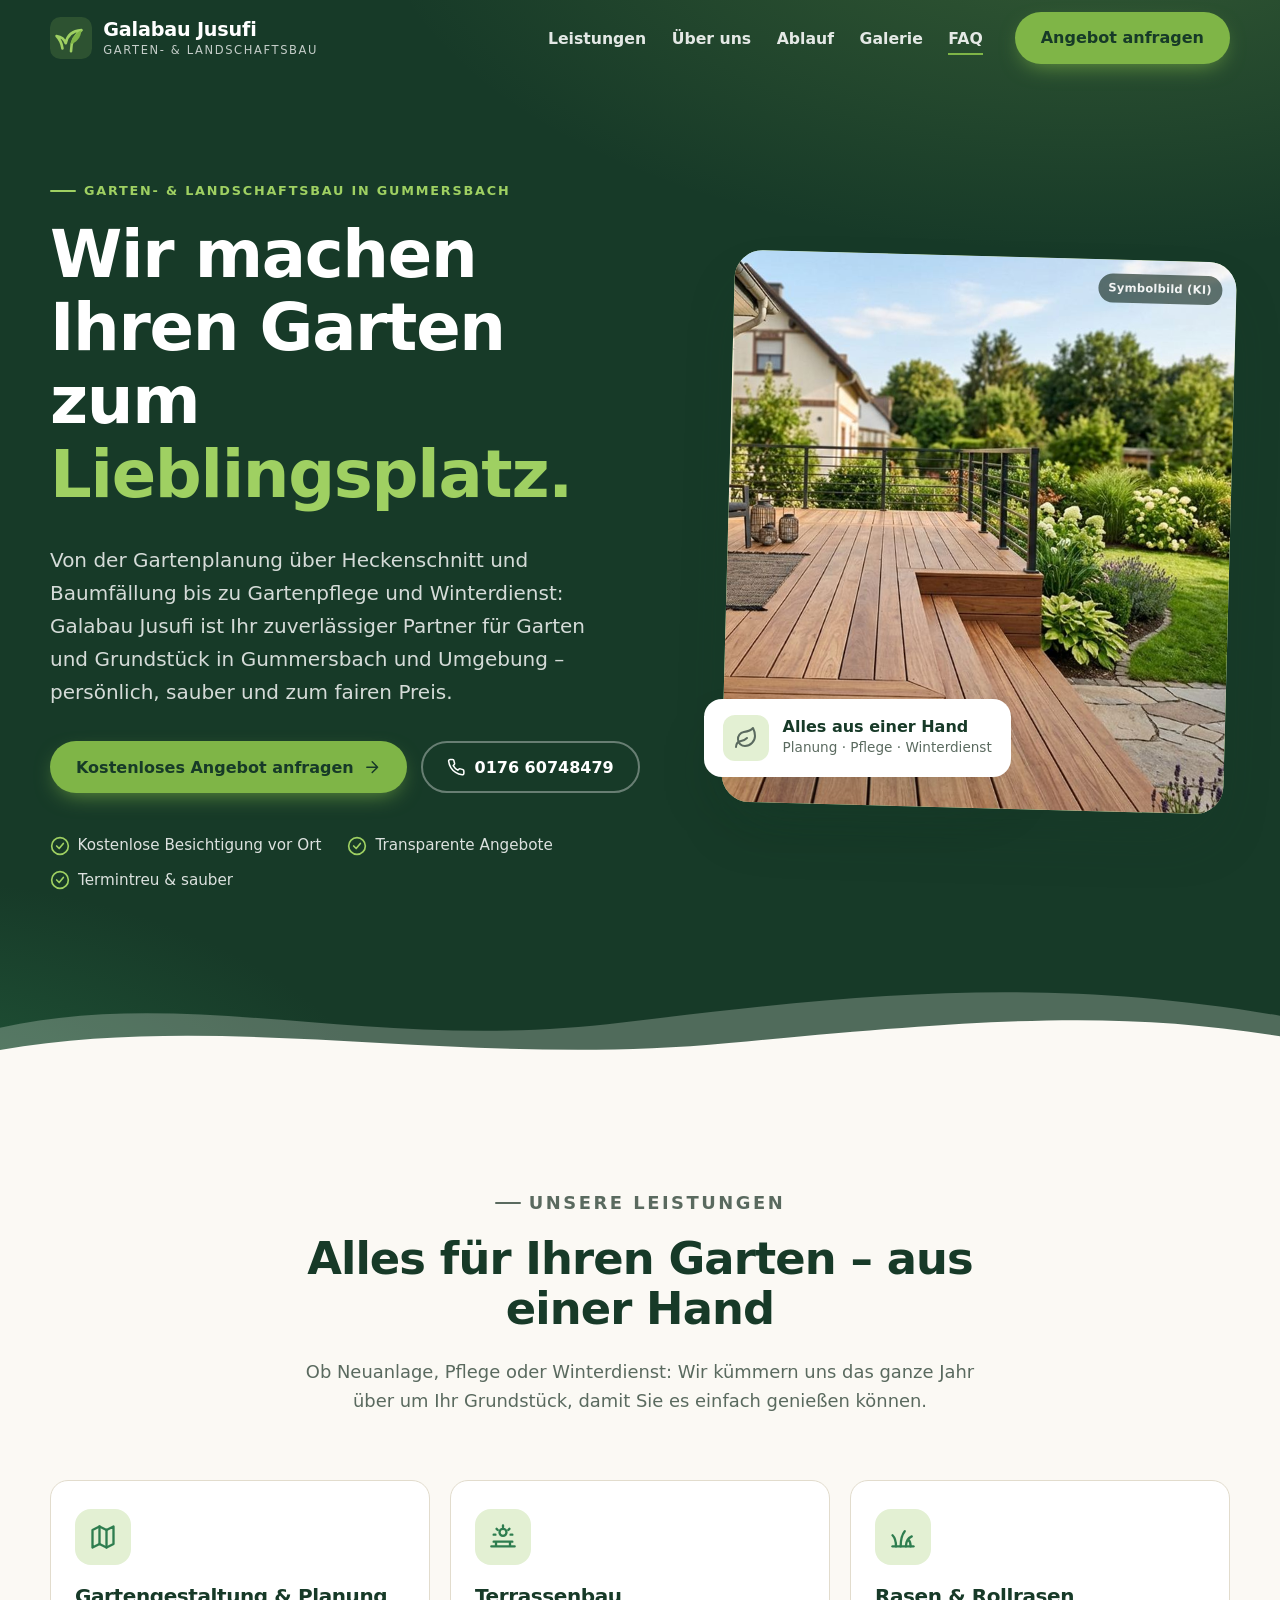
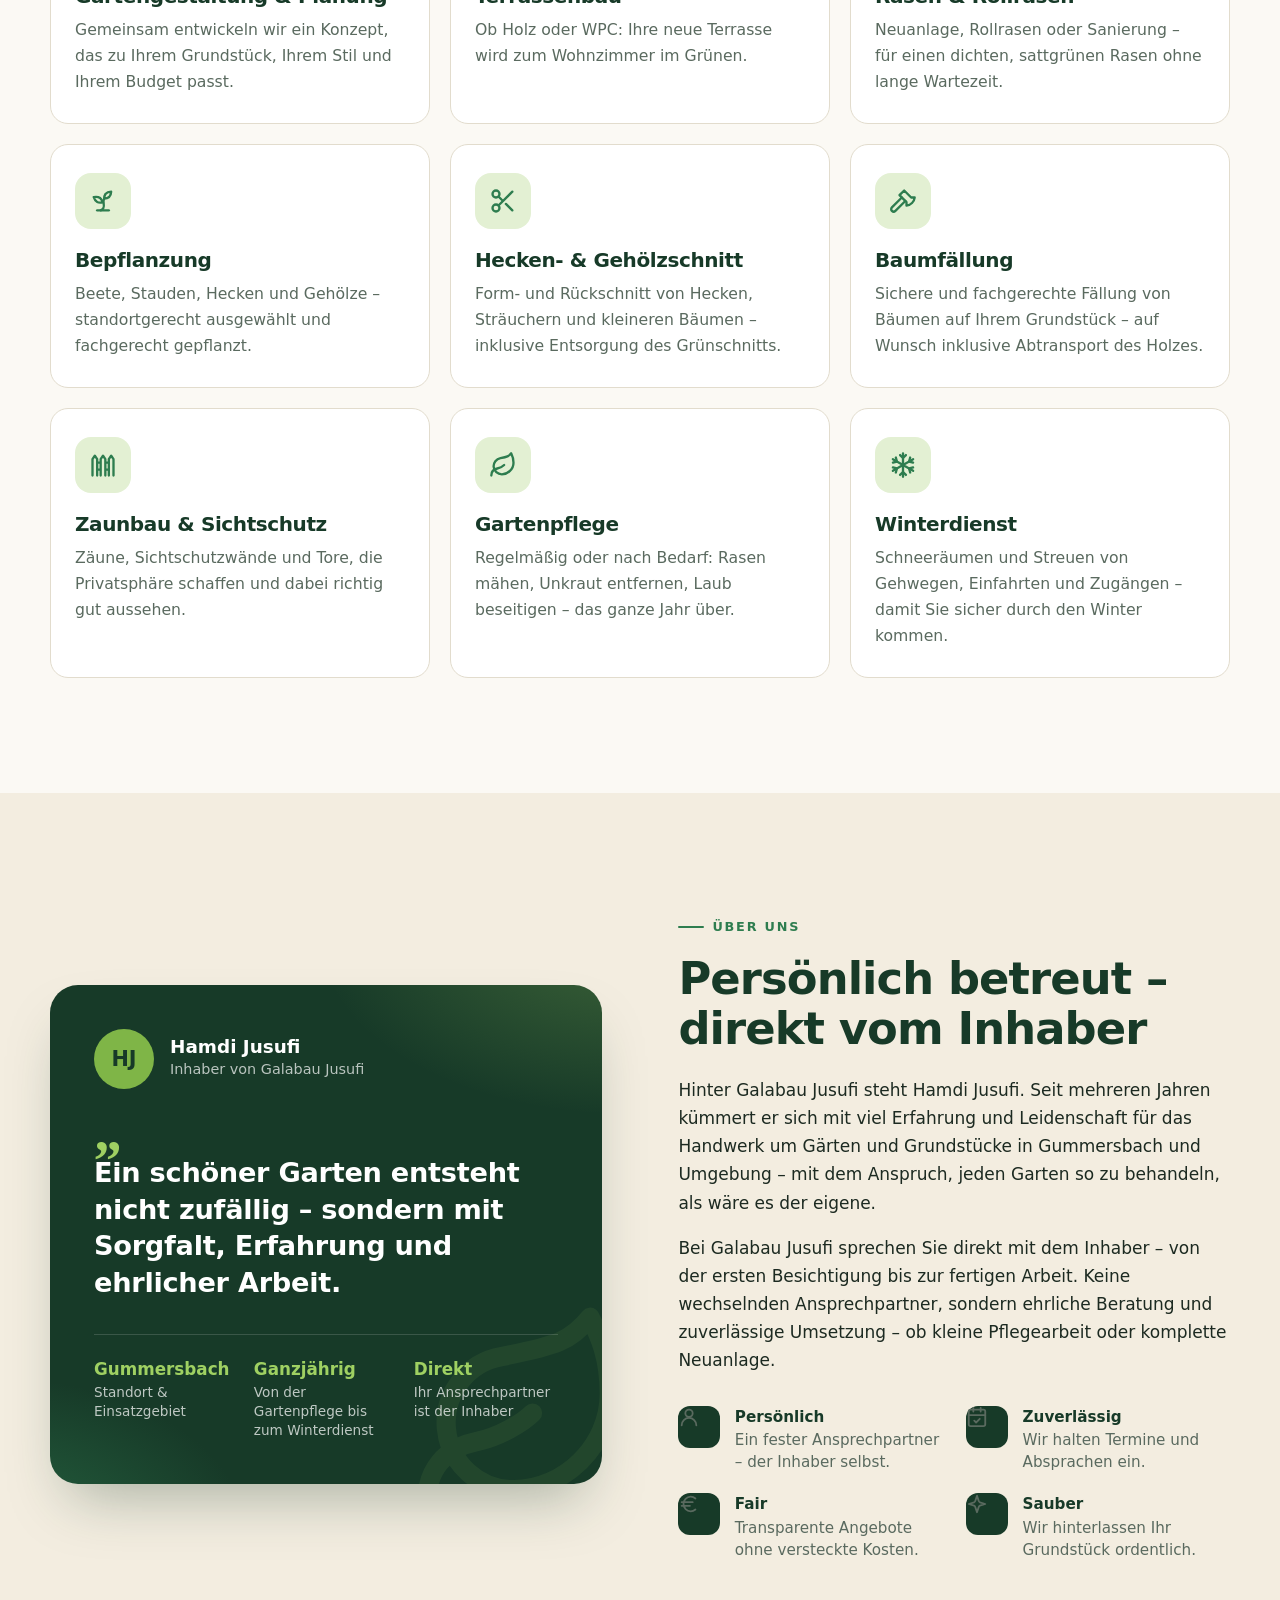
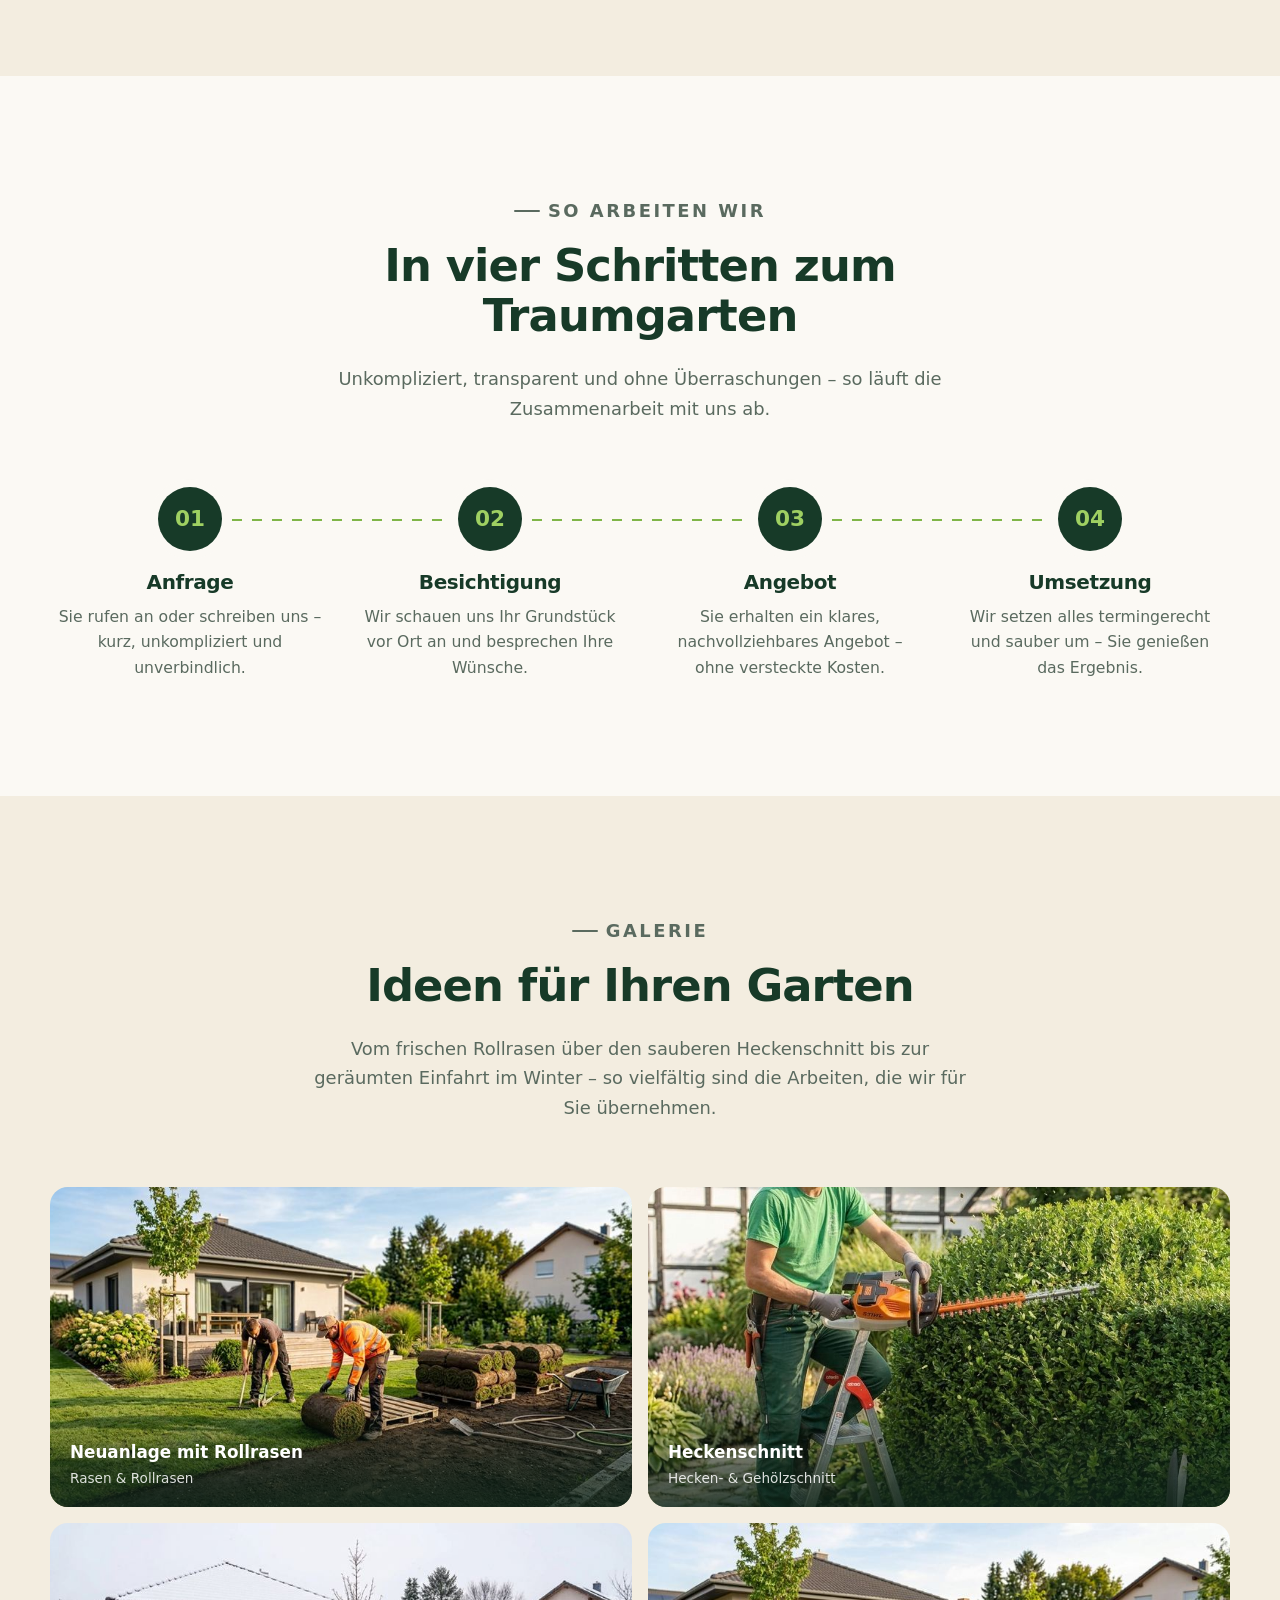
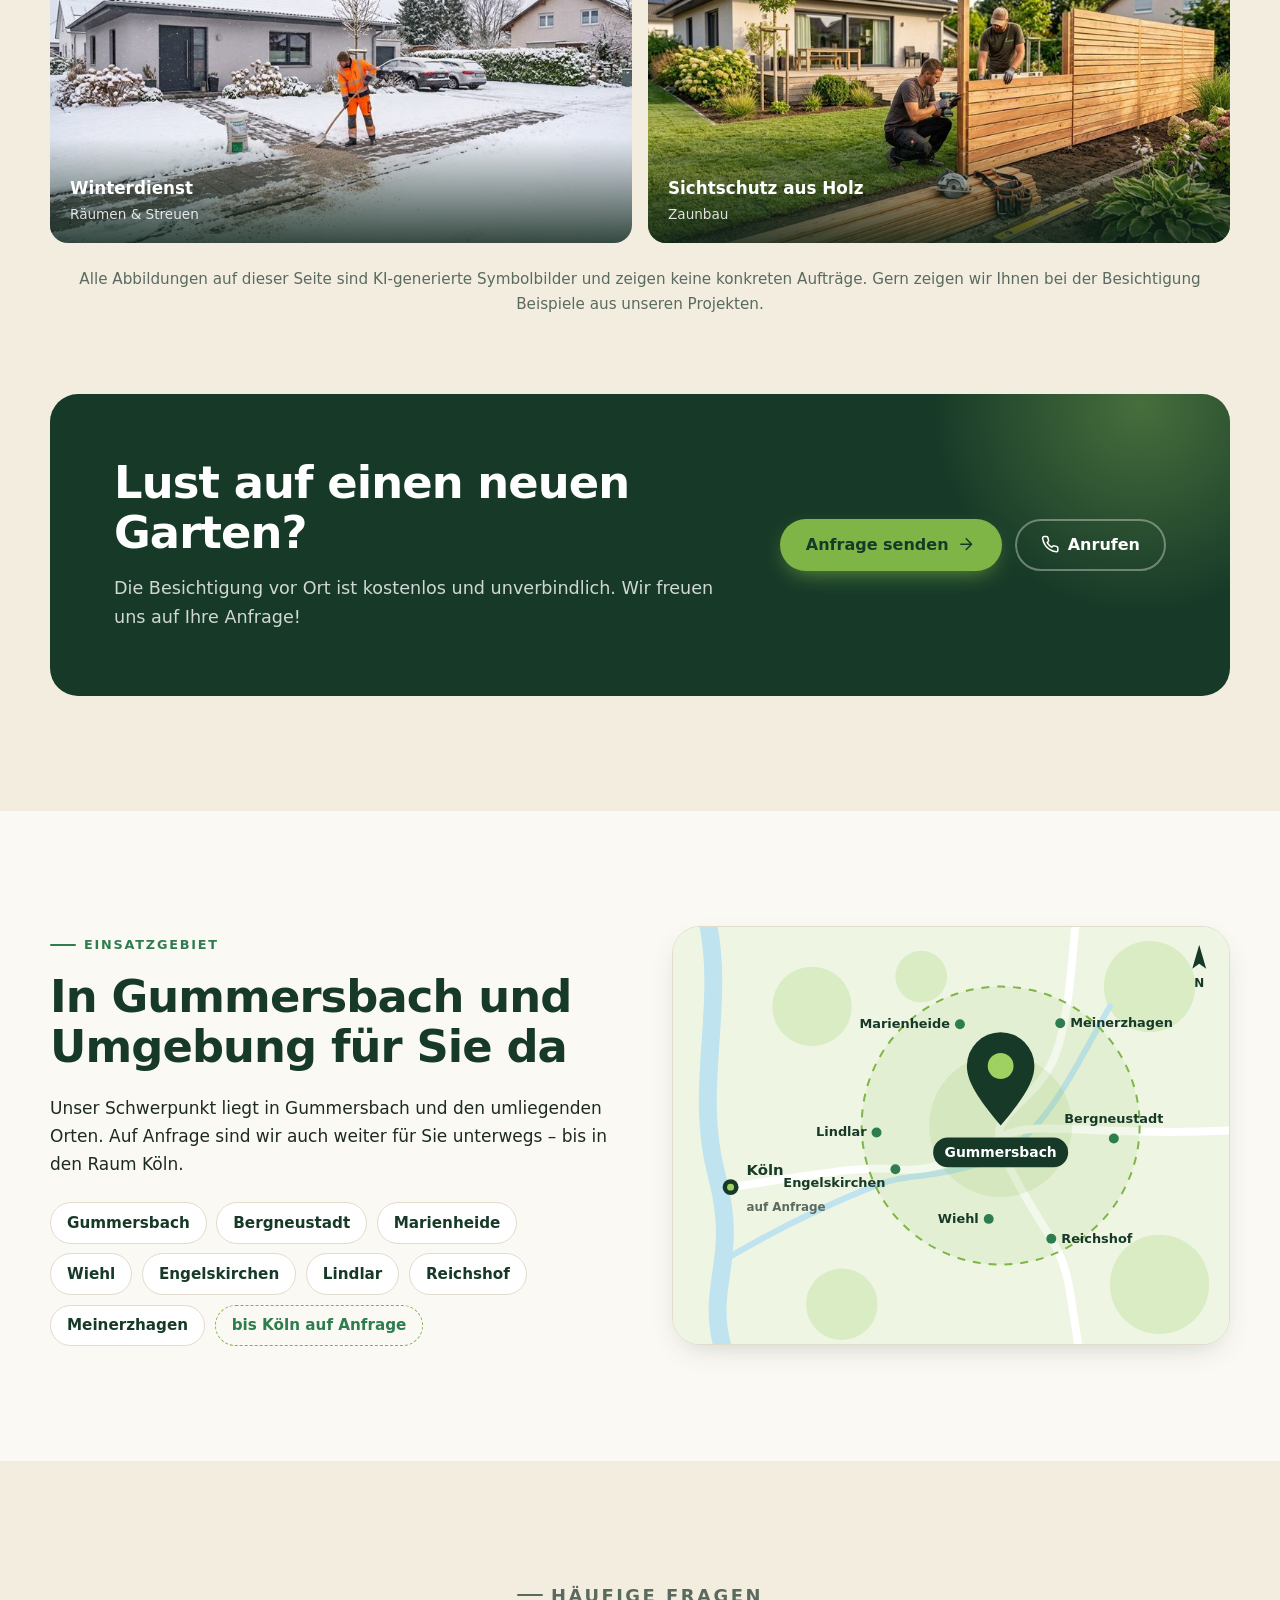
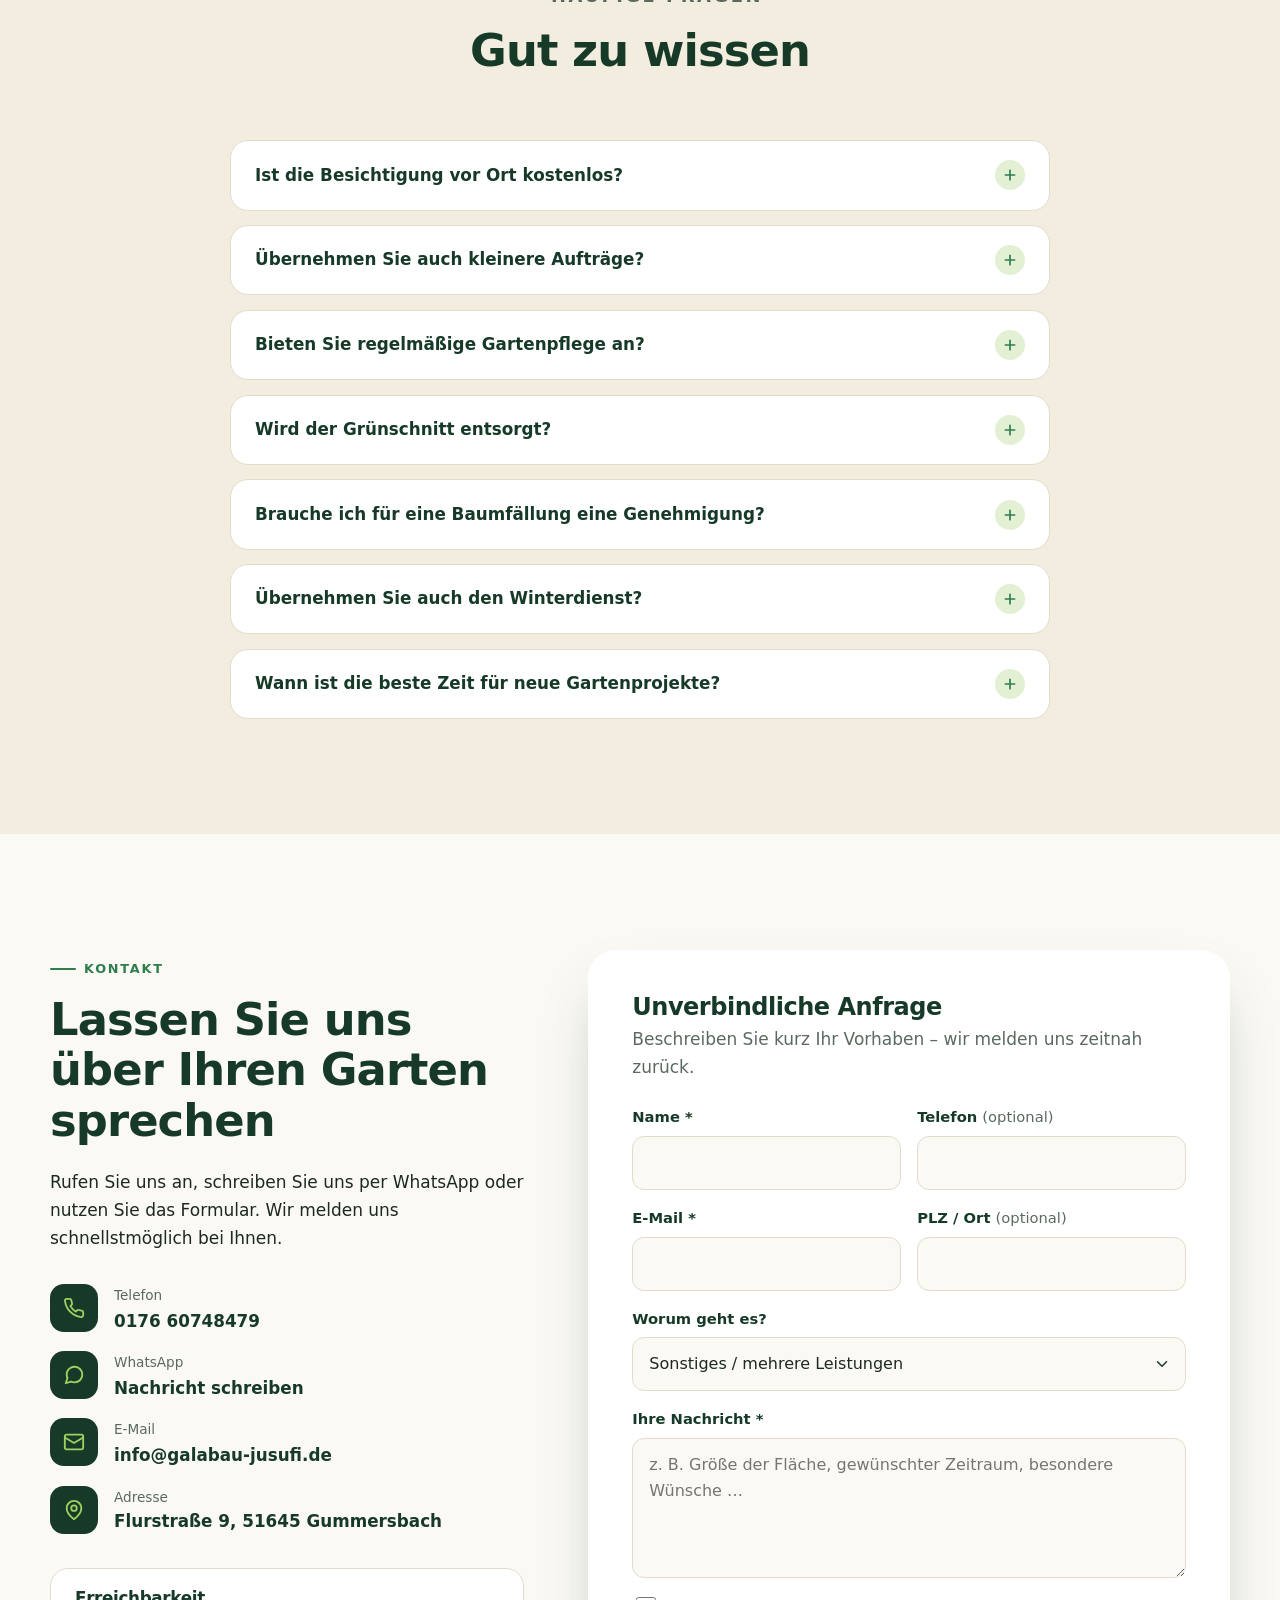
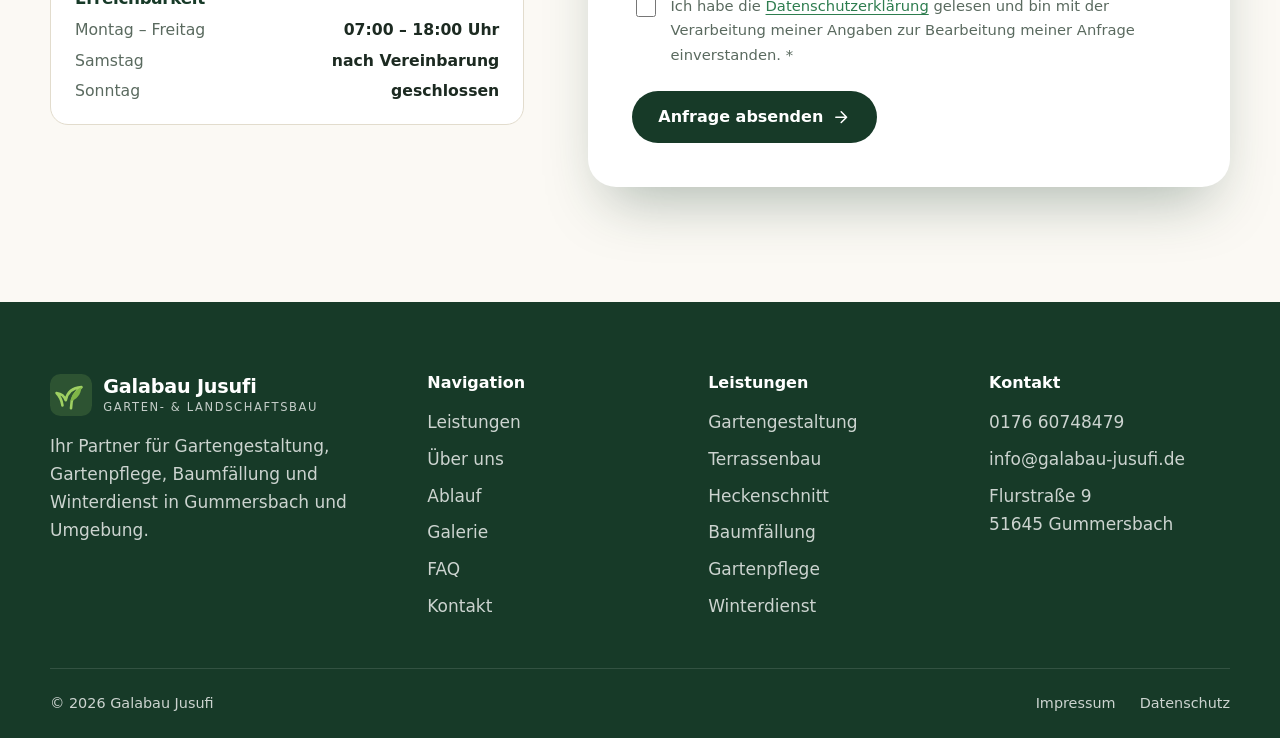
==== index.html @ 821dd6ee "KI-Symbolbilder eingebaut, Über-uns ohne Familienbetrieb, Steuer-FAQ entfernt - Hero: Holzterrasse a" ====
<!doctype html>
<html lang="de" class="no-js">
<head>
  <meta charset="utf-8">
  <meta name="viewport" content="width=device-width, initial-scale=1, viewport-fit=cover">
  <title>Galabau Jusufi – Garten- und Landschaftsbau in Gummersbach</title>
  <meta name="description" content="Galabau Jusufi – Ihr Partner für Gartengestaltung, Terrassenbau, Rasen, Heckenschnitt, Baumfällung, Gartenpflege und Winterdienst in Gummersbach und Umgebung. Jetzt kostenlos anfragen!">
  <!-- VOR GO-LIVE ENTFERNEN: verhindert, dass Google die Seite mit Platzhalter-Daten indexiert -->
  <meta name="robots" content="noindex, nofollow">
  <meta name="theme-color" content="#173a28">
  <meta property="og:type" content="website">
  <meta property="og:locale" content="de_DE">
  <meta property="og:title" content="Galabau Jusufi – Garten- und Landschaftsbau">
  <meta property="og:description" content="Gartengestaltung, Terrassenbau, Heckenschnitt, Baumfällung, Gartenpflege und Winterdienst in Gummersbach und Umgebung – persönlich, sauber und zum fairen Preis.">
  <link rel="icon" href="assets/icons/favicon.svg" type="image/svg+xml">
  <link rel="stylesheet" href="css/style.css">
  <script>document.documentElement.classList.remove('no-js');</script>
  <script src="js/main.js" defer></script>
  <script type="application/ld+json">
  {
    "@context": "https://schema.org",
    "@type": "HomeAndConstructionBusiness",
    "name": "Galabau Jusufi",
    "description": "Garten- und Landschaftsbau: Gartengestaltung, Terrassenbau, Rasen, Heckenschnitt, Baumfällung, Zaunbau, Gartenpflege und Winterdienst.",
    "telephone": "+49 176 60748479",
    "address": {
      "@type": "PostalAddress",
      "streetAddress": "Flurstraße 9",
      "postalCode": "51645",
      "addressLocality": "Gummersbach",
      "addressCountry": "DE"
    },
    "areaServed": ["Gummersbach", "Bergneustadt", "Marienheide", "Wiehl", "Engelskirchen", "Lindlar", "Reichshof", "Meinerzhagen", "Köln"]
  }
  </script>
</head>
<body id="top" class="has-mobile-bar">

  <!-- Icon-Sprite -->
  <svg width="0" height="0" style="position:absolute" aria-hidden="true" focusable="false">
    <symbol id="i-logo" viewBox="0 0 64 64">
      <rect width="64" height="64" rx="16" fill="#9fd062" fill-opacity=".16"/>
      <path d="M32 52c0-14 4-24 16-32-14 1-22 9-24 20-2-6-7-10-14-11 5 5 8 11 9 19" fill="none" stroke="#9fd062" stroke-width="4" stroke-linecap="round" stroke-linejoin="round"/>
      <path d="M48 20c-1 12-8 19-17 21 2-10 8-17 17-21z" fill="#7fb547"/>
    </symbol>
    <symbol id="i-phone" viewBox="0 0 24 24"><path d="M22 16.92v3a2 2 0 0 1-2.18 2 19.8 19.8 0 0 1-8.63-3.07 19.5 19.5 0 0 1-6-6A19.8 19.8 0 0 1 2.12 4.18 2 2 0 0 1 4.11 2h3a2 2 0 0 1 2 1.72c.13.96.36 1.9.7 2.81a2 2 0 0 1-.45 2.11L8.09 9.91a16 16 0 0 0 6 6l1.27-1.27a2 2 0 0 1 2.11-.45c.91.34 1.85.57 2.81.7A2 2 0 0 1 22 16.92z"/></symbol>
    <symbol id="i-mail" viewBox="0 0 24 24"><rect x="2" y="4" width="20" height="16" rx="2"/><path d="m22 7-10 6L2 7"/></symbol>
    <symbol id="i-pin" viewBox="0 0 24 24"><path d="M20 10c0 6-8 12-8 12s-8-6-8-12a8 8 0 0 1 16 0Z"/><circle cx="12" cy="10" r="3"/></symbol>
    <symbol id="i-chat" viewBox="0 0 24 24"><path d="M21 11.5a8.4 8.4 0 0 1-.9 3.8 8.5 8.5 0 0 1-7.6 4.7 8.4 8.4 0 0 1-3.8-.9L3 21l1.9-5.7a8.4 8.4 0 0 1-.9-3.8 8.5 8.5 0 0 1 4.7-7.6 8.4 8.4 0 0 1 3.8-.9h.5a8.5 8.5 0 0 1 8 8v.5z"/></symbol>
    <symbol id="i-check" viewBox="0 0 24 24"><circle cx="12" cy="12" r="10"/><path d="m8 12 3 3 5-6"/></symbol>
    <symbol id="i-arrow" viewBox="0 0 24 24"><path d="M5 12h14M12 5l7 7-7 7"/></symbol>
    <symbol id="i-close" viewBox="0 0 24 24"><path d="M18 6 6 18M6 6l12 12"/></symbol>
    <symbol id="i-clock" viewBox="0 0 24 24"><circle cx="12" cy="12" r="10"/><path d="M12 6v6l4 2"/></symbol>
    <symbol id="i-plan" viewBox="0 0 24 24"><path d="M3 6l6-3 6 3 6-3v15l-6 3-6-3-6 3z"/><path d="M9 3v15M15 6v15"/></symbol>
    <symbol id="i-bricks" viewBox="0 0 24 24"><rect x="3" y="4" width="18" height="16" rx="2"/><path d="M3 9h18M3 15h18M9 4v5M15 9v6M9 15v5"/></symbol>
    <symbol id="i-deck" viewBox="0 0 24 24"><path d="M2 20h20M4 16h16M6 16v4M18 16v4"/><circle cx="12" cy="8" r="3"/><path d="M12 2v1.5M17.5 5l-1 1M6.5 5l1 1M20 10h-1.5M5.5 10H4"/></symbol>
    <symbol id="i-grass" viewBox="0 0 24 24"><path d="M3 20h18"/><path d="M6 20c0-5-1.5-8-3-9.5M10 20c0-6 1-10 3.5-13M14.5 20c0-4 1.5-7 5-8.5M18.5 20c0-2.5-.5-4.5-2-6"/></symbol>
    <symbol id="i-scissors" viewBox="0 0 24 24"><circle cx="6" cy="6" r="3"/><circle cx="6" cy="18" r="3"/><path d="M20 4 8.12 15.88M14.47 14.48 20 20M8.12 8.12 12 12"/></symbol>
    <symbol id="i-fence" viewBox="0 0 24 24"><path d="M3 21V7l2-3 2 3v14M10 21V7l2-3 2 3v14M17 21V7l2-3 2 3v14M7 10h3M14 10h3M7 16h3M14 16h3"/></symbol>
    <symbol id="i-sprout" viewBox="0 0 24 24"><path d="M7 20h10"/><path d="M10 20c5.5-2.5.8-6.4 3-10"/><path d="M9.5 9.4c1.1.8 1.8 2.2 2.3 3.7-2 .4-3.5.4-4.8-.3-1.2-.6-2.3-1.9-3-4.2 2.8-.5 4.4 0 5.5.8z"/><path d="M14.1 6a7 7 0 0 0-1.1 4c1.9-.1 3.3-.6 4.3-1.4 1-1 1.6-2.3 1.7-4.6-2.7.1-4 1-4.9 2z"/></symbol>
    <symbol id="i-leaf" viewBox="0 0 24 24"><path d="M11 20A7 7 0 0 1 9.8 6.1C15.5 5 17 4.48 19 2c1 2 2 4.18 2 8 0 5.5-4.78 10-10 10Z"/><path d="M2 21c0-3 1.85-5.36 5.08-6C9.5 14.52 12 13 13 12"/></symbol>
    <symbol id="i-user" viewBox="0 0 24 24"><circle cx="12" cy="8" r="4"/><path d="M4 21a8 8 0 0 1 16 0"/></symbol>
    <symbol id="i-calendar" viewBox="0 0 24 24"><rect x="3" y="4" width="18" height="18" rx="2"/><path d="M16 2v4M8 2v4M3 10h18M9 16l2 2 4-4"/></symbol>
    <symbol id="i-euro" viewBox="0 0 24 24"><path d="M4 10h12M4 14h9M19 6a7.7 7.7 0 0 0-5.2-2A7.9 7.9 0 0 0 6 12c0 4.4 3.5 8 7.8 8 2 0 3.8-.8 5.2-2"/></symbol>
    <symbol id="i-sparkle" viewBox="0 0 24 24"><path d="m12 3-1.9 5.8a2 2 0 0 1-1.3 1.3L3 12l5.8 1.9a2 2 0 0 1 1.3 1.3L12 21l1.9-5.8a2 2 0 0 1 1.3-1.3L21 12l-5.8-1.9a2 2 0 0 1-1.3-1.3Z"/></symbol>
    <symbol id="i-axe" viewBox="0 0 24 24"><path d="m14 12-8.5 8.5a2.12 2.12 0 1 1-3-3L11 9"/><path d="M15 13 9 7l4-4 6 6h3a8 8 0 0 1-7 7z"/></symbol>
    <symbol id="i-snow" viewBox="0 0 24 24"><path d="M12 2v20M3.34 7l17.32 10M20.66 7 3.34 17"/><path d="M9.5 3.5 12 6l2.5-2.5M9.5 20.5 12 18l2.5 2.5M18.15 5.58 17.2 9l3.45.92M5.85 18.42 6.8 15l-3.45-.92M3.35 9.92 6.8 9l-.95-3.42M20.65 14.08 17.2 15l.95 3.42"/></symbol>
  </svg>

  <a class="skip-link" href="#main">Zum Inhalt springen</a>

  <header class="site-header">
    <div class="container header-inner">
      <a class="brand" href="#top" aria-label="Galabau Jusufi – zum Seitenanfang">
        <svg class="brand-mark" viewBox="0 0 64 64" aria-hidden="true"><use href="#i-logo"/></svg>
        <span class="brand-text">
          <span class="brand-name">Galabau Jusufi</span>
          <span class="brand-sub">Garten- &amp; Landschaftsbau</span>
        </span>
      </a>
      <button class="nav-toggle" type="button" aria-controls="site-nav" aria-expanded="false" aria-label="Menü öffnen">
        <span class="nav-toggle-bars"></span>
      </button>
      <nav class="nav" id="site-nav" aria-label="Hauptnavigation">
        <ul class="nav-list">
          <li><a href="#leistungen">Leistungen</a></li>
          <li><a href="#ueber-uns">Über uns</a></li>
          <li><a href="#ablauf">Ablauf</a></li>
          <li><a href="#galerie">Galerie</a></li>
          <li><a href="#faq">FAQ</a></li>
        </ul>
        <a class="btn btn-primary" href="#kontakt">Angebot anfragen</a>
      </nav>
    </div>
  </header>

  <main id="main">

    <!-- ========== Hero ========== -->
    <section class="hero" aria-labelledby="hero-title">
      <div class="container hero-grid">
        <div class="hero-copy">
          <p class="eyebrow">Garten- &amp; Landschaftsbau in Gummersbach</p>
          <h1 id="hero-title">Wir machen Ihren Garten zum <em>Lieblingsplatz.</em></h1>
          <p class="hero-lead">Von der Gartenplanung über Heckenschnitt und Baumfällung bis zu Gartenpflege und Winterdienst: Galabau Jusufi ist Ihr zuverlässiger Partner für Garten und Grundstück in Gummersbach und Umgebung – persönlich, sauber und zum fairen Preis.</p>
          <div class="hero-actions">
            <a class="btn btn-primary" href="#kontakt">
              Kostenloses Angebot anfragen
              <svg class="ic" aria-hidden="true"><use href="#i-arrow"/></svg>
            </a>
            <a class="btn btn-ghost" href="tel:+4917660748479">
              <svg class="ic" aria-hidden="true"><use href="#i-phone"/></svg>
              0176 60748479
            </a>
          </div>
          <ul class="hero-trust">
            <li><svg class="ic" aria-hidden="true"><use href="#i-check"/></svg>Kostenlose Besichtigung vor Ort</li>
            <li><svg class="ic" aria-hidden="true"><use href="#i-check"/></svg>Transparente Angebote</li>
            <li><svg class="ic" aria-hidden="true"><use href="#i-check"/></svg>Termintreu &amp; sauber</li>
          </ul>
        </div>
        <div class="hero-visual">
          <div class="hero-art">
            <img src="assets/img/hero-terrasse-1400.jpg" width="1400" height="764" alt="Symbolbild: Holzterrasse mit Sitzmöbeln neben einem gepflegten Garten mit Rasen und Staudenbeeten" fetchpriority="high">
            <span class="img-tag">Symbolbild (KI)</span>
          </div>
          <div class="hero-badge">
            <span class="hero-badge-icon"><svg class="ic" aria-hidden="true"><use href="#i-leaf"/></svg></span>
            <span><strong>Alles aus einer Hand</strong><span>Planung · Pflege · Winterdienst</span></span>
          </div>
        </div>
      </div>
      <svg class="hero-hills" viewBox="0 0 1440 120" preserveAspectRatio="none" aria-hidden="true">
        <path d="M0 70C220 20 420 100 700 64S1180 10 1440 56V120H0Z" fill="#fbf9f4" opacity=".25"/>
        <path d="M0 96C260 50 520 118 820 88S1260 50 1440 80V120H0Z" fill="#fbf9f4"/>
      </svg>
    </section>

    <!-- ========== Leistungen ========== -->
    <section class="section" id="leistungen" aria-labelledby="leistungen-title">
      <div class="container">
        <div class="section-head center reveal">
          <p class="eyebrow">Unsere Leistungen</p>
          <h2 id="leistungen-title">Alles für Ihren Garten – aus einer Hand</h2>
          <p>Ob Neuanlage, Pflege oder Winterdienst: Wir kümmern uns das ganze Jahr über um Ihr Grundstück, damit Sie es einfach genießen können.</p>
        </div>
        <div class="services-grid">
          <article class="service-card reveal">
            <div class="service-icon"><svg class="ic" aria-hidden="true"><use href="#i-plan"/></svg></div>
            <h3>Gartengestaltung &amp; Planung</h3>
            <p>Gemeinsam entwickeln wir ein Konzept, das zu Ihrem Grundstück, Ihrem Stil und Ihrem Budget passt.</p>
          </article>
          <article class="service-card reveal reveal-delay-1">
            <div class="service-icon"><svg class="ic" aria-hidden="true"><use href="#i-deck"/></svg></div>
            <h3>Terrassenbau</h3>
            <p>Ob Holz oder WPC: Ihre neue Terrasse wird zum Wohnzimmer im Grünen.</p>
          </article>
          <article class="service-card reveal reveal-delay-2">
            <div class="service-icon"><svg class="ic" aria-hidden="true"><use href="#i-grass"/></svg></div>
            <h3>Rasen &amp; Rollrasen</h3>
            <p>Neuanlage, Rollrasen oder Sanierung – für einen dichten, sattgrünen Rasen ohne lange Wartezeit.</p>
          </article>
          <article class="service-card reveal">
            <div class="service-icon"><svg class="ic" aria-hidden="true"><use href="#i-sprout"/></svg></div>
            <h3>Bepflanzung</h3>
            <p>Beete, Stauden, Hecken und Gehölze – standortgerecht ausgewählt und fachgerecht gepflanzt.</p>
          </article>
          <article class="service-card reveal reveal-delay-1">
            <div class="service-icon"><svg class="ic" aria-hidden="true"><use href="#i-scissors"/></svg></div>
            <h3>Hecken- &amp; Gehölzschnitt</h3>
            <p>Form- und Rückschnitt von Hecken, Sträuchern und kleineren Bäumen – inklusive Entsorgung des Grünschnitts.</p>
          </article>
          <article class="service-card reveal reveal-delay-2">
            <div class="service-icon"><svg class="ic" aria-hidden="true"><use href="#i-axe"/></svg></div>
            <h3>Baumfällung</h3>
            <p>Sichere und fachgerechte Fällung von Bäumen auf Ihrem Grundstück – auf Wunsch inklusive Abtransport des Holzes.</p>
          </article>
          <article class="service-card reveal">
            <div class="service-icon"><svg class="ic" aria-hidden="true"><use href="#i-fence"/></svg></div>
            <h3>Zaunbau &amp; Sichtschutz</h3>
            <p>Zäune, Sichtschutzwände und Tore, die Privatsphäre schaffen und dabei richtig gut aussehen.</p>
          </article>
          <article class="service-card reveal reveal-delay-1">
            <div class="service-icon"><svg class="ic" aria-hidden="true"><use href="#i-leaf"/></svg></div>
            <h3>Gartenpflege</h3>
            <p>Regelmäßig oder nach Bedarf: Rasen mähen, Unkraut entfernen, Laub beseitigen – das ganze Jahr über.</p>
          </article>
          <article class="service-card reveal reveal-delay-2">
            <div class="service-icon"><svg class="ic" aria-hidden="true"><use href="#i-snow"/></svg></div>
            <h3>Winterdienst</h3>
            <p>Schneeräumen und Streuen von Gehwegen, Einfahrten und Zugängen – damit Sie sicher durch den Winter kommen.</p>
          </article>
        </div>
      </div>
    </section>

    <!-- ========== Über uns ========== -->
    <section class="section section-sand" id="ueber-uns" aria-labelledby="ueber-title">
      <div class="container about-grid">
        <!-- Sobald es ein echtes Foto von Hamdi Jusufi gibt, kann es hier die Karte ergänzen. Kein KI-Bild einer Person verwenden. -->
        <div class="about-visual reveal">
          <div class="about-card">
            <svg class="ic about-card-leaf" aria-hidden="true"><use href="#i-leaf"/></svg>
            <div class="about-person">
              <span class="about-monogram" aria-hidden="true">HJ</span>
              <span><strong>Hamdi Jusufi</strong><span class="about-role">Inhaber von Galabau Jusufi</span></span>
            </div>
            <blockquote>Ein schöner Garten entsteht nicht zufällig – sondern mit Sorgfalt, Erfahrung und ehrlicher Arbeit.</blockquote>
            <ul class="about-facts">
              <li><strong>Gummersbach</strong><span>Standort &amp; Einsatzgebiet</span></li>
              <li><strong>Ganzjährig</strong><span>Von der Gartenpflege bis zum Winterdienst</span></li>
              <li><strong>Direkt</strong><span>Ihr Ansprechpartner ist der Inhaber</span></li>
            </ul>
          </div>
        </div>
        <div class="reveal reveal-delay-1">
          <p class="eyebrow">Über uns</p>
          <h2 id="ueber-title">Persönlich betreut – direkt vom Inhaber</h2>
          <p>Hinter Galabau Jusufi steht Hamdi Jusufi. Seit mehreren Jahren kümmert er sich mit viel Erfahrung und Leidenschaft für das Handwerk um Gärten und Grundstücke in Gummersbach und Umgebung – mit dem Anspruch, jeden Garten so zu behandeln, als wäre es der eigene.</p>
          <p>Bei Galabau Jusufi sprechen Sie direkt mit dem Inhaber – von der ersten Besichtigung bis zur fertigen Arbeit. Keine wechselnden Ansprechpartner, sondern ehrliche Beratung und zuverlässige Umsetzung – ob kleine Pflegearbeit oder komplette Neuanlage.</p>
          <ul class="values">
            <li>
              <span class="values-icon"><svg class="ic" aria-hidden="true"><use href="#i-user"/></svg></span>
              <span><strong>Persönlich</strong><span>Ein fester Ansprechpartner – der Inhaber selbst.</span></span>
            </li>
            <li>
              <span class="values-icon"><svg class="ic" aria-hidden="true"><use href="#i-calendar"/></svg></span>
              <span><strong>Zuverlässig</strong><span>Wir halten Termine und Absprachen ein.</span></span>
            </li>
            <li>
              <span class="values-icon"><svg class="ic" aria-hidden="true"><use href="#i-euro"/></svg></span>
              <span><strong>Fair</strong><span>Transparente Angebote ohne versteckte Kosten.</span></span>
            </li>
            <li>
              <span class="values-icon"><svg class="ic" aria-hidden="true"><use href="#i-sparkle"/></svg></span>
              <span><strong>Sauber</strong><span>Wir hinterlassen Ihr Grundstück ordentlich.</span></span>
            </li>
          </ul>
        </div>
      </div>
    </section>

    <!-- ========== Ablauf ========== -->
    <section class="section" id="ablauf" aria-labelledby="ablauf-title">
      <div class="container">
        <div class="section-head center reveal">
          <p class="eyebrow">So arbeiten wir</p>
          <h2 id="ablauf-title">In vier Schritten zum Traumgarten</h2>
          <p>Unkompliziert, transparent und ohne Überraschungen – so läuft die Zusammenarbeit mit uns ab.</p>
        </div>
        <ol class="steps">
          <li class="step reveal">
            <div class="step-num" aria-hidden="true"></div>
            <h3>Anfrage</h3>
            <p>Sie rufen an oder schreiben uns – kurz, unkompliziert und unverbindlich.</p>
          </li>
          <li class="step reveal reveal-delay-1">
            <div class="step-num" aria-hidden="true"></div>
            <h3>Besichtigung</h3>
            <p>Wir schauen uns Ihr Grundstück vor Ort an und besprechen Ihre Wünsche.</p>
          </li>
          <li class="step reveal reveal-delay-2">
            <div class="step-num" aria-hidden="true"></div>
            <h3>Angebot</h3>
            <p>Sie erhalten ein klares, nachvollziehbares Angebot – ohne versteckte Kosten.</p>
          </li>
          <li class="step reveal reveal-delay-3">
            <div class="step-num" aria-hidden="true"></div>
            <h3>Umsetzung</h3>
            <p>Wir setzen alles termingerecht und sauber um – Sie genießen das Ergebnis.</p>
          </li>
        </ol>
      </div>
    </section>

    <!-- ========== Galerie ========== -->
    <section class="section section-sand" id="galerie" aria-labelledby="galerie-title">
      <div class="container">
        <div class="section-head center reveal">
          <p class="eyebrow">Galerie</p>
          <h2 id="galerie-title">Ideen für Ihren Garten</h2>
          <p>Vom frischen Rollrasen über den sauberen Heckenschnitt bis zur geräumten Einfahrt im Winter – so vielfältig sind die Arbeiten, die wir für Sie übernehmen.</p>
        </div>
        <!-- Bilder tauschen: siehe KI-BILDER.md. Ungerade Anzahl? Letztes Bild mit class="is-wide" über die volle Breite. -->
        <div class="gallery">
          <button class="gallery-item reveal" type="button" aria-label="Bild Neuanlage mit Rollrasen vergrößern">
            <img src="assets/img/galerie-rollrasen-800.jpg" srcset="assets/img/galerie-rollrasen-800.jpg 800w, assets/img/galerie-rollrasen-1400.jpg 1400w" sizes="(max-width: 600px) 100vw, 50vw" data-full="assets/img/galerie-rollrasen-1400.jpg" width="1400" height="764" alt="Symbolbild: Rollrasen wird im Garten eines Einfamilienhauses verlegt" loading="lazy">
            <span class="gallery-caption"><strong>Neuanlage mit Rollrasen</strong><span>Rasen &amp; Rollrasen</span></span>
          </button>
          <button class="gallery-item reveal reveal-delay-1" type="button" aria-label="Bild Heckenschnitt vergrößern">
            <img src="assets/img/galerie-hecke-600.jpg" srcset="assets/img/galerie-hecke-600.jpg 600w, assets/img/galerie-hecke-976.jpg 976w" sizes="(max-width: 600px) 100vw, 50vw" data-full="assets/img/galerie-hecke-976.jpg" width="976" height="1092" style="object-position: 50% 45%" alt="Symbolbild: Eine dichte Hecke wird mit einer Akku-Heckenschere in Form geschnitten" loading="lazy">
            <span class="gallery-caption"><strong>Heckenschnitt</strong><span>Hecken- &amp; Gehölzschnitt</span></span>
          </button>
          <button class="gallery-item reveal" type="button" aria-label="Bild Winterdienst vergrößern">
            <img src="assets/img/galerie-winterdienst-800.jpg" srcset="assets/img/galerie-winterdienst-800.jpg 800w, assets/img/galerie-winterdienst-1400.jpg 1400w" sizes="(max-width: 600px) 100vw, 50vw" data-full="assets/img/galerie-winterdienst-1400.jpg" width="1400" height="764" alt="Symbolbild: Geräumte und gestreute Hofeinfahrt vor einem Haus im Schnee" loading="lazy">
            <span class="gallery-caption"><strong>Winterdienst</strong><span>Räumen &amp; Streuen</span></span>
          </button>
          <button class="gallery-item reveal reveal-delay-1" type="button" aria-label="Bild Sichtschutzzaun vergrößern">
            <img src="assets/img/galerie-zaun-800.jpg" srcset="assets/img/galerie-zaun-800.jpg 800w, assets/img/galerie-zaun-1400.jpg 1400w" sizes="(max-width: 600px) 100vw, 50vw" data-full="assets/img/galerie-zaun-1400.jpg" width="1400" height="764" alt="Symbolbild: Montage eines Sichtschutzzauns aus Holzlatten im Garten" loading="lazy">
            <span class="gallery-caption"><strong>Sichtschutz aus Holz</strong><span>Zaunbau</span></span>
          </button>
        </div>
        <p class="gallery-note">Alle Abbildungen auf dieser Seite sind KI-generierte Symbolbilder und zeigen keine konkreten Aufträge. Gern zeigen wir Ihnen bei der Besichtigung Beispiele aus unseren Projekten.</p>

        <div class="cta-band reveal">
          <div>
            <h2>Lust auf einen neuen Garten?</h2>
            <p>Die Besichtigung vor Ort ist kostenlos und unverbindlich. Wir freuen uns auf Ihre Anfrage!</p>
          </div>
          <div class="cta-actions">
            <a class="btn btn-primary" href="#kontakt">Anfrage senden <svg class="ic" aria-hidden="true"><use href="#i-arrow"/></svg></a>
            <a class="btn btn-ghost" href="tel:+4917660748479"><svg class="ic" aria-hidden="true"><use href="#i-phone"/></svg> Anrufen</a>
          </div>
        </div>
      </div>
    </section>

    <!-- ========== Einsatzgebiet ========== -->
    <section class="section" id="einsatzgebiet" aria-labelledby="gebiet-title">
      <div class="container area-grid">
        <div class="reveal">
          <p class="eyebrow">Einsatzgebiet</p>
          <h2 id="gebiet-title">In Gummersbach und Umgebung für Sie da</h2>
          <p>Unser Schwerpunkt liegt in Gummersbach und den umliegenden Orten. Auf Anfrage sind wir auch weiter für Sie unterwegs – bis in den Raum Köln.</p>
          <ul class="area-tags">
            <li>Gummersbach</li>
            <li>Bergneustadt</li>
            <li>Marienheide</li>
            <li>Wiehl</li>
            <li>Engelskirchen</li>
            <li>Lindlar</li>
            <li>Reichshof</li>
            <li>Meinerzhagen</li>
            <li class="is-extra">bis Köln auf Anfrage</li>
          </ul>
        </div>
        <div class="area-map reveal reveal-delay-1" aria-hidden="true">
          <!-- Schematische Karte (nicht maßstabsgetreu) -->
          <svg viewBox="0 0 560 420">
            <rect width="560" height="420" fill="#eef5e2"/>
            <g fill="#d9ecc4">
              <circle cx="480" cy="60" r="46"/><circle cx="140" cy="80" r="40"/><circle cx="490" cy="360" r="50"/><circle cx="170" cy="380" r="36"/><circle cx="250" cy="50" r="26"/>
            </g>
            <path d="M34-10C54 80 20 160 44 250S30 360 52 430" fill="none" stroke="#bfe3ef" stroke-width="18" stroke-linecap="round"/>
            <path d="M440 80C400 150 370 220 310 238S240 246 200 262 110 300 44 340" fill="none" stroke="#bfe3ef" stroke-width="6" stroke-linecap="round"/>
            <g fill="none" stroke="#fff" stroke-width="8" stroke-linecap="round">
              <path d="M58 262C140 250 190 240 224 244S300 232 330 212 420 212 560 205"/>
              <path d="M406-10C400 60 396 110 380 140S340 180 330 200 360 280 381 314 400 380 410 430"/>
            </g>
            <circle cx="330" cy="200" r="140" fill="#7fb547" fill-opacity=".1" stroke="#7fb547" stroke-width="2" stroke-dasharray="8 8"/>
            <circle cx="330" cy="200" r="72" fill="#7fb547" fill-opacity=".14"/>
            <g fill="#2e7d4f">
              <circle cx="289" cy="98" r="5"/><circle cx="390" cy="97" r="5"/><circle cx="444" cy="213" r="5"/><circle cx="318" cy="294" r="5"/>
              <circle cx="381" cy="314" r="5"/><circle cx="224" cy="244" r="5"/><circle cx="205" cy="207" r="5"/>
            </g>
            <g font-family="Segoe UI, system-ui, sans-serif" font-size="13" font-weight="600" fill="#173a28">
              <text x="279" y="102" text-anchor="end">Marienheide</text>
              <text x="400" y="101">Meinerzhagen</text>
              <text x="444" y="197" text-anchor="middle">Bergneustadt</text>
              <text x="308" y="298" text-anchor="end">Wiehl</text>
              <text x="391" y="318">Reichshof</text>
              <text x="214" y="262" text-anchor="end">Engelskirchen</text>
              <text x="195" y="211" text-anchor="end">Lindlar</text>
            </g>
            <circle cx="58" cy="262" r="8" fill="#173a28"/>
            <circle cx="58" cy="262" r="3.5" fill="#9fd062"/>
            <text x="74" y="250" font-family="Segoe UI, system-ui, sans-serif" font-size="15" font-weight="700" fill="#173a28">Köln</text>
            <text x="74" y="286" font-family="Segoe UI, system-ui, sans-serif" font-size="12" font-weight="600" fill="#5a6a5f">auf Anfrage</text>
            <path d="M330 206c-22-26-34-44-34-60a34 34 0 0 1 68 0c0 16-12 34-34 60z" fill="#173a28" transform="translate(0 -6)"/>
            <circle cx="330" cy="140" r="13" fill="#9fd062"/>
            <rect x="262" y="212" width="136" height="30" rx="15" fill="#173a28"/>
            <text x="330" y="232" text-anchor="middle" font-family="Segoe UI, system-ui, sans-serif" font-size="14" font-weight="700" fill="#fff">Gummersbach</text>
            <g transform="translate(530 36)">
              <path d="M0-18 7 6 0 1-7 6z" fill="#173a28"/>
              <text y="24" text-anchor="middle" font-family="Segoe UI, system-ui, sans-serif" font-size="12" font-weight="700" fill="#173a28">N</text>
            </g>
          </svg>
        </div>
      </div>
    </section>

    <!-- ========== FAQ ========== -->
    <section class="section section-sand" id="faq" aria-labelledby="faq-title">
      <div class="container">
        <div class="section-head center reveal">
          <p class="eyebrow">Häufige Fragen</p>
          <h2 id="faq-title">Gut zu wissen</h2>
        </div>
        <div class="faq reveal">
          <details>
            <summary>Ist die Besichtigung vor Ort kostenlos?</summary>
            <div class="faq-body"><p>Ja. Die Besichtigung Ihres Grundstücks und das Angebot sind für Sie kostenlos und unverbindlich.</p></div>
          </details>
          <details>
            <summary>Übernehmen Sie auch kleinere Aufträge?</summary>
            <div class="faq-body"><p>Selbstverständlich. Ob ein einzelner Heckenschnitt, ein paar neue Pflanzen oder die komplette Neuanlage – wir kümmern uns um Aufträge jeder Größe.</p></div>
          </details>
          <details>
            <summary>Bieten Sie regelmäßige Gartenpflege an?</summary>
            <div class="faq-body"><p>Ja. Wir pflegen Ihren Garten regelmäßig – zum Beispiel wöchentlich, monatlich oder saisonal. Den Rhythmus stimmen wir individuell mit Ihnen ab.</p></div>
          </details>
          <details>
            <summary>Wird der Grünschnitt entsorgt?</summary>
            <div class="faq-body"><p>Ja, auf Wunsch nehmen wir Grünschnitt, Laub und Aushub mit und entsorgen alles fachgerecht. Die Kosten dafür sind im Angebot transparent aufgeführt.</p></div>
          </details>
          <details>
            <summary>Brauche ich für eine Baumfällung eine Genehmigung?</summary>
            <div class="faq-body"><p>Das hängt vom Baum und von Ihrer Gemeinde ab – manche Städte haben eine Baumschutzsatzung. Außerdem gelten zum Schutz brütender Vögel Einschränkungen im Frühjahr und Sommer. Wir beraten Sie dazu gern vor Ort und sagen Ihnen, worauf Sie achten müssen.</p></div>
          </details>
          <details>
            <summary>Übernehmen Sie auch den Winterdienst?</summary>
            <div class="faq-body"><p>Ja. Wir räumen und streuen Gehwege, Einfahrten und Zugänge, damit Sie Ihrer Räum- und Streupflicht zuverlässig nachkommen. Sprechen Sie uns am besten schon vor Beginn des Winters an, damit wir Sie fest einplanen können.</p></div>
          </details>
          <details>
            <summary>Wann ist die beste Zeit für neue Gartenprojekte?</summary>
            <div class="faq-body"><p>Pflanzarbeiten gelingen am besten im Frühjahr und Herbst. Terrassen- und Zaunbau sind bei frostfreiem Wetter fast das ganze Jahr über möglich. Frühzeitig anfragen lohnt sich – vor allem vor der Saison.</p></div>
          </details>
        </div>
      </div>
    </section>

    <!-- ========== Kontakt ========== -->
    <section class="section" id="kontakt" aria-labelledby="kontakt-title">
      <div class="container contact-grid">
        <div class="reveal">
          <p class="eyebrow">Kontakt</p>
          <h2 id="kontakt-title">Lassen Sie uns über Ihren Garten sprechen</h2>
          <p>Rufen Sie uns an, schreiben Sie uns per WhatsApp oder nutzen Sie das Formular. Wir melden uns schnellstmöglich bei Ihnen.</p>
          <ul class="contact-list">
            <li>
              <span class="contact-icon"><svg class="ic" aria-hidden="true"><use href="#i-phone"/></svg></span>
              <span><small>Telefon</small><a href="tel:+4917660748479">0176 60748479</a></span>
            </li>
            <li>
              <span class="contact-icon"><svg class="ic" aria-hidden="true"><use href="#i-chat"/></svg></span>
              <span><small>WhatsApp</small><a href="https://wa.me/4917660748479" target="_blank" rel="noopener">Nachricht schreiben</a></span>
            </li>
            <li>
              <span class="contact-icon"><svg class="ic" aria-hidden="true"><use href="#i-mail"/></svg></span>
              <span><small>E-Mail</small><a href="mailto:info@galabau-jusufi.de">info@galabau-jusufi.de</a></span>
            </li>
            <li>
              <span class="contact-icon"><svg class="ic" aria-hidden="true"><use href="#i-pin"/></svg></span>
              <span><small>Adresse</small><address>Flurstraße 9, 51645 Gummersbach</address></span>
            </li>
          </ul>
          <div class="hours">
            <h3>Erreichbarkeit</h3>
            <dl>
              <dt>Montag – Freitag</dt><dd>07:00 – 18:00 Uhr</dd>
              <dt>Samstag</dt><dd>nach Vereinbarung</dd>
              <dt>Sonntag</dt><dd>geschlossen</dd>
            </dl>
          </div>
        </div>

        <div class="form-card reveal reveal-delay-1">
          <h3>Unverbindliche Anfrage</h3>
          <p>Beschreiben Sie kurz Ihr Vorhaben – wir melden uns zeitnah zurück.</p>
          <form id="contact-form" novalidate>
            <div class="form-grid">
              <div class="field">
                <label for="f-name">Name *</label>
                <input id="f-name" name="name" type="text" autocomplete="name" required>
              </div>
              <div class="field">
                <label for="f-phone">Telefon <span class="opt">(optional)</span></label>
                <input id="f-phone" name="phone" type="tel" autocomplete="tel">
              </div>
              <div class="field">
                <label for="f-email">E-Mail *</label>
                <input id="f-email" name="email" type="email" autocomplete="email" required>
              </div>
              <div class="field">
                <label for="f-location">PLZ / Ort <span class="opt">(optional)</span></label>
                <input id="f-location" name="location" type="text" autocomplete="address-level2">
              </div>
              <div class="field full">
                <label for="f-service">Worum geht es?</label>
                <select id="f-service" name="service">
                  <option>Gartengestaltung &amp; Planung</option>
                  <option>Terrassenbau</option>
                  <option>Rasen &amp; Rollrasen</option>
                  <option>Bepflanzung</option>
                  <option>Hecken- &amp; Gehölzschnitt</option>
                  <option>Baumfällung</option>
                  <option>Zaunbau &amp; Sichtschutz</option>
                  <option>Gartenpflege</option>
                  <option>Winterdienst</option>
                  <option selected>Sonstiges / mehrere Leistungen</option>
                </select>
              </div>
              <div class="field full">
                <label for="f-message">Ihre Nachricht *</label>
                <textarea id="f-message" name="message" required placeholder="z. B. Größe der Fläche, gewünschter Zeitraum, besondere Wünsche …"></textarea>
              </div>
              <label class="checkbox">
                <input type="checkbox" name="privacy" required>
                <span>Ich habe die <a href="datenschutz.html">Datenschutzerklärung</a> gelesen und bin mit der Verarbeitung meiner Angaben zur Bearbeitung meiner Anfrage einverstanden. *</span>
              </label>
              <input class="hp-field" type="checkbox" name="botcheck" tabindex="-1" autocomplete="off" aria-hidden="true">
            </div>
            <div class="form-footer">
              <button class="btn btn-dark" type="submit">Anfrage absenden <svg class="ic" aria-hidden="true"><use href="#i-arrow"/></svg></button>
              <p class="form-status" role="status" aria-live="polite"></p>
            </div>
          </form>
        </div>
      </div>
    </section>
  </main>

  <footer class="site-footer">
    <div class="container footer-grid">
      <div>
        <a class="brand" href="#top" aria-label="Galabau Jusufi – zum Seitenanfang">
          <svg class="brand-mark" viewBox="0 0 64 64" aria-hidden="true"><use href="#i-logo"/></svg>
          <span class="brand-text"><span class="brand-name">Galabau Jusufi</span><span class="brand-sub">Garten- &amp; Landschaftsbau</span></span>
        </a>
        <p>Ihr Partner für Gartengestaltung, Gartenpflege, Baumfällung und Winterdienst in Gummersbach und Umgebung.</p>
      </div>
      <div>
        <h4>Navigation</h4>
        <ul>
          <li><a href="#leistungen">Leistungen</a></li>
          <li><a href="#ueber-uns">Über uns</a></li>
          <li><a href="#ablauf">Ablauf</a></li>
          <li><a href="#galerie">Galerie</a></li>
          <li><a href="#faq">FAQ</a></li>
          <li><a href="#kontakt">Kontakt</a></li>
        </ul>
      </div>
      <div>
        <h4>Leistungen</h4>
        <ul>
          <li><a href="#leistungen">Gartengestaltung</a></li>
          <li><a href="#leistungen">Terrassenbau</a></li>
          <li><a href="#leistungen">Heckenschnitt</a></li>
          <li><a href="#leistungen">Baumfällung</a></li>
          <li><a href="#leistungen">Gartenpflege</a></li>
          <li><a href="#leistungen">Winterdienst</a></li>
        </ul>
      </div>
      <div>
        <h4>Kontakt</h4>
        <ul>
          <li><a href="tel:+4917660748479">0176 60748479</a></li>
          <li><a href="mailto:info@galabau-jusufi.de">info@galabau-jusufi.de</a></li>
          <li>Flurstraße 9<br>51645 Gummersbach</li>
        </ul>
      </div>
    </div>
    <div class="container footer-bottom">
      <span>© <span data-year>2026</span> Galabau Jusufi</span>
      <ul>
        <li><a href="impressum.html">Impressum</a></li>
        <li><a href="datenschutz.html">Datenschutz</a></li>
      </ul>
    </div>
  </footer>

  <div class="mobile-bar">
    <a class="btn btn-dark" href="tel:+4917660748479"><svg class="ic" aria-hidden="true"><use href="#i-phone"/></svg> Anrufen</a>
    <a class="btn btn-primary" href="#kontakt"><svg class="ic" aria-hidden="true"><use href="#i-mail"/></svg> Anfragen</a>
  </div>

  <dialog class="lightbox" id="lightbox" aria-label="Bildansicht">
    <button class="lightbox-close" type="button" data-close aria-label="Schließen"><svg class="ic" aria-hidden="true"><use href="#i-close"/></svg></button>
    <figure>
      <img src="" alt="">
      <figcaption></figcaption>
    </figure>
  </dialog>

</body>
</html>
---- css/style.css ----
/* ==========================================================================
   Galabau Jusufi – Stylesheet
   ========================================================================== */

:root {
  --forest: #173a28;
  --forest-2: #1f4d35;
  --green: #2e7d4f;
  --leaf: #7fb547;
  --leaf-bright: #9fd062;
  --leaf-soft: #e3f0d3;
  --sand: #f3ede0;
  --cream: #fbf9f4;
  --earth: #a8703b;
  --text: #1c2a21;
  --muted: #5a6a5f;
  --line: #e2dccd;
  --white: #ffffff;

  --radius-sm: 10px;
  --radius: 18px;
  --radius-lg: 28px;
  --shadow: 0 10px 30px -12px rgba(23, 58, 40, .25);
  --shadow-lg: 0 30px 60px -20px rgba(23, 58, 40, .35);

  --container: 1180px;
  --header-h: 76px;

  --font: "Segoe UI Variable Text", "Segoe UI", system-ui, -apple-system, BlinkMacSystemFont, "Helvetica Neue", Arial, sans-serif;
  --font-display: "Segoe UI Variable Display", "Segoe UI", system-ui, -apple-system, BlinkMacSystemFont, "Helvetica Neue", Arial, sans-serif;
}

/* ---------- Basis ---------- */
*, *::before, *::after { box-sizing: border-box; }

html {
  scroll-behavior: smooth;
  scroll-padding-top: calc(var(--header-h) + 12px);
  -webkit-text-size-adjust: 100%;
}

body {
  margin: 0;
  font-family: var(--font);
  font-size: 1.0625rem;
  line-height: 1.65;
  color: var(--text);
  background: var(--cream);
  -webkit-font-smoothing: antialiased;
  overflow-x: hidden;
}

img, svg { display: block; max-width: 100%; height: auto; }
svg.ic { width: 24px; height: 24px; fill: none; stroke: currentColor; stroke-width: 2; stroke-linecap: round; stroke-linejoin: round; }

a { color: var(--green); text-decoration-thickness: 1px; text-underline-offset: 3px; }
a:hover { color: var(--forest); }

h1, h2, h3, h4 {
  font-family: var(--font-display);
  line-height: 1.12;
  letter-spacing: -0.02em;
  margin: 0 0 .5em;
  color: var(--forest);
}
h1 { font-size: clamp(2.3rem, 5.4vw, 4.1rem); font-weight: 800; }
h2 { font-size: clamp(1.9rem, 3.6vw, 2.8rem); font-weight: 800; }
h3 { font-size: 1.25rem; font-weight: 700; }
p { margin: 0 0 1em; }

:focus-visible { outline: 3px solid var(--leaf); outline-offset: 3px; border-radius: 6px; }

.container { width: min(100% - 2.5rem, var(--container)); margin-inline: auto; }

.skip-link {
  position: absolute; left: 1rem; top: -100px; z-index: 200;
  background: var(--forest); color: var(--white); padding: .6rem 1rem; border-radius: var(--radius-sm);
}
.skip-link:focus { top: 1rem; color: var(--white); }

.visually-hidden {
  position: absolute !important; width: 1px; height: 1px; padding: 0; margin: -1px;
  overflow: hidden; clip: rect(0 0 0 0); white-space: nowrap; border: 0;
}

/* ---------- Buttons ---------- */
.btn {
  display: inline-flex; align-items: center; justify-content: center; gap: .55rem;
  padding: .9rem 1.5rem; border-radius: 999px; border: 2px solid transparent;
  font: 600 1rem/1.2 var(--font); text-decoration: none; cursor: pointer;
  transition: transform .2s ease, background-color .2s ease, color .2s ease, box-shadow .2s ease, border-color .2s ease;
  white-space: nowrap;
}
.btn svg { width: 1.15em; height: 1.15em; flex-shrink: 0; }
.btn:hover { transform: translateY(-2px); }
.btn-primary { background: var(--leaf); color: var(--forest); box-shadow: 0 8px 22px -8px rgba(127, 181, 71, .8); }
.btn-primary:hover { background: var(--leaf-bright); color: var(--forest); }
.btn-dark { background: var(--forest); color: var(--white); }
.btn-dark:hover { background: var(--forest-2); color: var(--white); }
.btn-ghost { border-color: rgba(255, 255, 255, .35); color: var(--white); }
.btn-ghost:hover { border-color: var(--white); background: rgba(255, 255, 255, .08); color: var(--white); }
.btn-outline { border-color: var(--forest); color: var(--forest); }
.btn-outline:hover { background: var(--forest); color: var(--white); }

/* ---------- Header ---------- */
.site-header {
  position: fixed; inset: 0 0 auto; z-index: 100; height: var(--header-h);
  display: flex; align-items: center;
}
/* Hintergrund als Pseudo-Element: backdrop-filter direkt am Header würde
   das fixierte Mobilmenü auf die Header-Höhe begrenzen. */
.site-header::before {
  content: ""; position: absolute; inset: 0; z-index: -1; pointer-events: none;
  background: rgba(251, 249, 244, .92);
  -webkit-backdrop-filter: saturate(160%) blur(12px);
  backdrop-filter: saturate(160%) blur(12px);
  box-shadow: 0 1px 0 var(--line);
  opacity: 0; transition: opacity .3s ease;
}
.site-header.is-scrolled::before,
.site-header.is-solid::before { opacity: 1; }
.header-inner { display: flex; align-items: center; justify-content: space-between; gap: 1.5rem; }

.brand { display: inline-flex; align-items: center; gap: .7rem; text-decoration: none; color: var(--white); }
.brand-mark { width: 42px; height: 42px; flex-shrink: 0; }
.brand-text { display: flex; flex-direction: column; line-height: 1.05; }
.brand-name { font: 800 1.2rem/1 var(--font-display); letter-spacing: -.01em; }
.brand-sub { font-size: .72rem; letter-spacing: .14em; text-transform: uppercase; opacity: .75; margin-top: .25rem; }
.site-header.is-scrolled .brand,
.site-header.is-solid .brand { color: var(--forest); }

.nav { display: flex; align-items: center; gap: 2rem; }
.nav-list { display: flex; gap: 1.6rem; list-style: none; margin: 0; padding: 0; }
.nav-list a {
  color: rgba(255, 255, 255, .88); text-decoration: none; font-weight: 600; font-size: .98rem;
  position: relative; padding: .3rem 0;
}
.nav-list a::after {
  content: ""; position: absolute; left: 0; right: 0; bottom: -2px; height: 2px;
  background: var(--leaf); transform: scaleX(0); transform-origin: left; transition: transform .25s ease;
}
.nav-list a:hover::after, .nav-list a.is-active::after { transform: scaleX(1); }
.nav-list a:hover { color: var(--white); }
.site-header.is-scrolled .nav-list a,
.site-header.is-solid .nav-list a { color: var(--text); }

.nav-toggle {
  display: none; width: 46px; height: 46px; border-radius: 12px; border: 0; cursor: pointer;
  background: rgba(255, 255, 255, .12); color: var(--white); align-items: center; justify-content: center;
}
.site-header.is-scrolled .nav-toggle,
.site-header.is-solid .nav-toggle { background: var(--sand); color: var(--forest); }
.nav-toggle-bars, .nav-toggle-bars::before, .nav-toggle-bars::after {
  display: block; width: 22px; height: 2px; background: currentColor; border-radius: 2px;
  position: relative; transition: transform .3s ease, background-color .3s ease;
}
.nav-toggle-bars::before, .nav-toggle-bars::after { content: ""; position: absolute; left: 0; }
.nav-toggle-bars::before { top: -7px; }
.nav-toggle-bars::after { top: 7px; }
.nav-open .nav-toggle-bars { background: transparent; }
.nav-open .nav-toggle-bars::before { transform: translateY(7px) rotate(45deg); }
.nav-open .nav-toggle-bars::after { transform: translateY(-7px) rotate(-45deg); }

/* ---------- Hero ---------- */
.hero {
  position: relative; overflow: hidden; color: var(--white);
  background:
    radial-gradient(1200px 600px at 85% -10%, rgba(159, 208, 98, .22), transparent 60%),
    radial-gradient(900px 500px at -10% 110%, rgba(46, 125, 79, .55), transparent 60%),
    var(--forest);
  padding: calc(var(--header-h) + clamp(3rem, 8vw, 6rem)) 0 clamp(7rem, 14vw, 11rem);
}
.hero-grid { display: grid; grid-template-columns: 1.1fr .9fr; gap: clamp(2rem, 5vw, 4.5rem); align-items: center; position: relative; z-index: 2; }
.hero h1 { color: var(--white); }
.hero h1 em { font-style: normal; color: var(--leaf-bright); }
.eyebrow {
  display: inline-flex; align-items: center; gap: .5rem; font-size: .8rem; font-weight: 700;
  letter-spacing: .14em; text-transform: uppercase; color: var(--green); margin-bottom: 1rem;
}
.eyebrow::before { content: ""; width: 26px; height: 2px; background: currentColor; border-radius: 2px; }
.hero .eyebrow { color: var(--leaf-bright); }
.hero-lead { font-size: clamp(1.08rem, 1.6vw, 1.25rem); color: rgba(255, 255, 255, .82); max-width: 36rem; margin-bottom: 2rem; }
.hero-actions { display: flex; flex-wrap: wrap; gap: .9rem; margin-bottom: 2.5rem; }
.hero-trust { display: flex; flex-wrap: wrap; gap: .6rem 1.6rem; list-style: none; margin: 0; padding: 0; }
.hero-trust li { display: flex; align-items: center; gap: .5rem; font-size: .95rem; color: rgba(255, 255, 255, .85); }
.hero-trust svg { width: 20px; height: 20px; color: var(--leaf-bright); flex-shrink: 0; }

.hero-visual { position: relative; }
.hero-art {
  border-radius: var(--radius-lg); overflow: hidden; box-shadow: var(--shadow-lg);
  aspect-ratio: 4 / 4.4; background: #cfe7b0; transform: rotate(1.5deg);
}
.hero-art { position: relative; }
.hero-art svg, .hero-art img { width: 100%; height: 100%; object-fit: cover; object-position: 70% 50%; }
.img-tag {
  position: absolute; top: .9rem; right: .9rem; z-index: 1; pointer-events: none;
  background: rgba(15, 38, 26, .62); color: rgba(255, 255, 255, .92);
  font-size: .72rem; font-weight: 600; letter-spacing: .02em; padding: .3rem .65rem; border-radius: 999px;
}
.hero-badge {
  position: absolute; left: -1.5rem; bottom: 2rem; background: var(--white); color: var(--text);
  border-radius: var(--radius); padding: 1rem 1.2rem; box-shadow: var(--shadow-lg);
  display: flex; align-items: center; gap: .85rem; max-width: 310px;
}
.hero-badge-icon {
  width: 46px; height: 46px; border-radius: 12px; background: var(--leaf-soft); color: var(--green);
  display: grid; place-items: center; flex-shrink: 0;
}
.hero-badge-icon svg { width: 24px; height: 24px; }
.hero-badge strong { display: block; font-size: 1rem; color: var(--forest); line-height: 1.2; }
.hero-badge span { font-size: .85rem; color: var(--muted); }

.hero-hills { position: absolute; left: 0; right: 0; bottom: -1px; z-index: 1; width: 100%; height: clamp(50px, 8vw, 120px); }

.hero-copy > * { animation: fade-up .9s cubic-bezier(.2, .7, .2, 1) both; }
.hero-copy > *:nth-child(2) { animation-delay: .08s; }
.hero-copy > *:nth-child(3) { animation-delay: .16s; }
.hero-copy > *:nth-child(4) { animation-delay: .24s; }
.hero-copy > *:nth-child(5) { animation-delay: .32s; }
.hero-visual { animation: fade-up 1s .25s cubic-bezier(.2, .7, .2, 1) both; }
@keyframes fade-up { from { opacity: 0; transform: translateY(24px); } to { opacity: 1; transform: none; } }

/* ---------- Sektionen ---------- */
.section { --section-bg: var(--cream); padding: clamp(4.5rem, 9vw, 7.5rem) 0; position: relative; background: var(--section-bg); }
.section-sand { --section-bg: var(--sand); }
.section-head { max-width: 680px; margin-bottom: clamp(2.5rem, 5vw, 4rem); }
.section-head.center { text-align: center; margin-inline: auto; }
.section-head.center .eyebrow { justify-content: center; }
.section-head p { color: var(--muted); font-size: 1.12rem; }

/* ---------- Leistungen ---------- */
.services-grid { display: grid; grid-template-columns: repeat(3, 1fr); gap: 1.25rem; }
.service-card {
  background: var(--white); border: 1px solid var(--line); border-radius: var(--radius);
  padding: 1.75rem 1.5rem; position: relative; overflow: hidden;
  transition: transform .3s ease, box-shadow .3s ease, border-color .3s ease;
}
.service-card::after {
  content: ""; position: absolute; right: -40px; bottom: -40px; width: 120px; height: 120px; border-radius: 50%;
  background: var(--leaf-soft); opacity: 0; transition: opacity .3s ease, transform .4s ease; transform: scale(.6);
}
.service-card:hover { transform: translateY(-6px); box-shadow: var(--shadow); border-color: transparent; }
.service-card:hover::after { opacity: 1; transform: scale(1); }
.service-icon {
  width: 56px; height: 56px; border-radius: 16px; background: var(--leaf-soft); color: var(--green);
  display: grid; place-items: center; margin-bottom: 1.25rem; position: relative; z-index: 1;
  transition: background-color .3s ease, color .3s ease;
}
.service-card:hover .service-icon { background: var(--forest); color: var(--leaf-bright); }
.service-icon svg { width: 28px; height: 28px; }
.service-card h3, .service-card p { position: relative; z-index: 1; }
.service-card p { color: var(--muted); font-size: .98rem; margin: 0; }

/* ---------- Über uns ---------- */
.about-grid { display: grid; grid-template-columns: 1fr 1fr; gap: clamp(2.5rem, 6vw, 5rem); align-items: center; }
.about-card {
  position: relative; overflow: hidden; color: var(--white);
  background:
    radial-gradient(520px 300px at 105% -10%, rgba(159, 208, 98, .28), transparent 60%),
    radial-gradient(420px 260px at -10% 110%, rgba(46, 125, 79, .6), transparent 60%),
    var(--forest);
  border-radius: var(--radius-lg); padding: clamp(1.75rem, 4vw, 2.75rem); box-shadow: var(--shadow-lg);
}
svg.about-card-leaf {
  position: absolute; right: -36px; bottom: -44px; width: 230px; height: 230px;
  color: var(--leaf-bright); opacity: .08; pointer-events: none;
}
.about-person { position: relative; display: flex; align-items: center; gap: 1rem; margin-bottom: 1.75rem; }
.about-monogram {
  width: 60px; height: 60px; border-radius: 50%; background: var(--leaf); color: var(--forest);
  display: grid; place-items: center; font: 800 1.3rem/1 var(--font-display); flex-shrink: 0;
}
.about-person strong { display: block; font-size: 1.15rem; line-height: 1.2; }
.about-role { display: block; font-size: .9rem; color: rgba(255, 255, 255, .7); }
.about-card blockquote {
  position: relative; margin: 0 0 2rem; color: var(--white);
  font: 700 clamp(1.3rem, 2.3vw, 1.7rem)/1.35 var(--font-display); letter-spacing: -.01em;
}
.about-card blockquote::before { content: "\201E"; display: block; font: 800 3.5rem/.5 Georgia, serif; color: var(--leaf-bright); margin-bottom: .6rem; }
.about-facts {
  position: relative; list-style: none; margin: 0; padding: 1.5rem 0 0;
  border-top: 1px solid rgba(255, 255, 255, .15); display: grid; grid-template-columns: repeat(3, 1fr); gap: 1rem;
}
.about-facts strong { display: block; color: var(--leaf-bright); font-size: 1.05rem; line-height: 1.25; }
.about-facts span { display: block; font-size: .85rem; line-height: 1.4; color: rgba(255, 255, 255, .72); margin-top: .2rem; }

.values { display: grid; grid-template-columns: 1fr 1fr; gap: 1.25rem 1.5rem; list-style: none; padding: 0; margin: 2rem 0 0; }
.values li { display: flex; gap: .9rem; }
.values-icon {
  width: 42px; height: 42px; border-radius: 12px; background: var(--forest); color: var(--leaf-bright);
  display: grid; place-items: center; flex-shrink: 0;
}
.values-icon svg { width: 22px; height: 22px; }
.values strong { display: block; color: var(--forest); margin-bottom: .1rem; }
.values span { font-size: .95rem; color: var(--muted); line-height: 1.45; display: block; }

/* ---------- Ablauf ---------- */
.steps { display: grid; grid-template-columns: repeat(4, 1fr); gap: 1.25rem; list-style: none; padding: 0; margin: 0; counter-reset: step; position: relative; }
.steps::before {
  content: ""; position: absolute; top: 32px; left: 12%; right: 12%; height: 2px;
  background: repeating-linear-gradient(90deg, var(--leaf) 0 10px, transparent 10px 20px); z-index: 0;
}
.step { text-align: center; position: relative; z-index: 1; padding: 0 .5rem; }
.step-num {
  counter-increment: step; width: 64px; height: 64px; border-radius: 50%; margin: 0 auto 1.25rem;
  background: var(--forest); color: var(--leaf-bright); display: grid; place-items: center;
  font: 800 1.35rem/1 var(--font-display); box-shadow: 0 0 0 8px var(--section-bg);
}
.step-num::before { content: counter(step, decimal-leading-zero); }
.step p { color: var(--muted); font-size: .98rem; margin: 0; }

/* ---------- Projekte ---------- */
.gallery { display: grid; grid-template-columns: repeat(2, 1fr); grid-auto-rows: clamp(220px, 26vw, 320px); gap: 1rem; }
.gallery-item {
  position: relative; border-radius: var(--radius); overflow: hidden; margin: 0; background: var(--leaf-soft);
  cursor: pointer; border: 0; padding: 0; text-align: left; font: inherit; color: inherit;
}
.gallery-item.is-wide { grid-column: 1 / -1; }
.gallery-item svg, .gallery-item img { width: 100%; height: 100%; object-fit: cover; transition: transform .6s ease; }
.gallery-item:hover svg, .gallery-item:hover img { transform: scale(1.05); }
.gallery-caption {
  position: absolute; inset: auto 0 0 0; padding: 2.5rem 1.25rem 1rem; color: var(--white);
  background: linear-gradient(transparent, rgba(15, 38, 26, .82));
}
.gallery-caption strong { display: block; font-size: 1.05rem; line-height: 1.25; }
.gallery-caption span { font-size: .85rem; opacity: .85; }
.gallery-note { text-align: center; color: var(--muted); font-size: .95rem; margin-top: 1.5rem; }

/* ---------- CTA-Band ---------- */
.cta-band {
  background: var(--forest); color: var(--white); border-radius: var(--radius-lg);
  padding: clamp(2.5rem, 5vw, 4rem); display: grid; grid-template-columns: 1fr auto; gap: 2rem; align-items: center;
  position: relative; overflow: hidden; margin-top: clamp(3rem, 6vw, 5rem);
}
.cta-band::before {
  content: ""; position: absolute; width: 420px; height: 420px; right: -120px; top: -200px; border-radius: 50%;
  background: radial-gradient(circle, rgba(159, 208, 98, .35), transparent 70%);
}
.cta-band h2 { color: var(--white); margin-bottom: .35em; }
.cta-band p { color: rgba(255, 255, 255, .8); margin: 0; font-size: 1.1rem; }
.cta-band .cta-actions { display: flex; flex-wrap: wrap; gap: .8rem; position: relative; }

/* ---------- Einsatzgebiet ---------- */
.area-grid { display: grid; grid-template-columns: 1fr 1fr; gap: clamp(2rem, 5vw, 4rem); align-items: center; }
.area-tags { display: flex; flex-wrap: wrap; gap: .6rem; list-style: none; padding: 0; margin: 1.5rem 0 0; }
.area-tags li {
  background: var(--white); border: 1px solid var(--line); border-radius: 999px; padding: .45rem 1rem;
  font-weight: 600; font-size: .95rem; color: var(--forest);
}
.area-tags li.is-extra { background: transparent; border-style: dashed; border-color: var(--leaf); color: var(--green); }
.area-map { border-radius: var(--radius-lg); overflow: hidden; background: var(--white); border: 1px solid var(--line); box-shadow: var(--shadow); }

/* ---------- FAQ ---------- */
.faq { max-width: 820px; margin: 0 auto; display: grid; gap: .9rem; }
.faq details {
  background: var(--white); border: 1px solid var(--line); border-radius: var(--radius);
  transition: box-shadow .3s ease, border-color .3s ease;
}
.faq details[open] { box-shadow: var(--shadow); border-color: transparent; }
.faq summary {
  list-style: none; cursor: pointer; padding: 1.2rem 1.5rem; font-weight: 700; color: var(--forest);
  display: flex; justify-content: space-between; align-items: center; gap: 1rem; font-size: 1.05rem;
}
.faq summary::-webkit-details-marker { display: none; }
.faq summary::after {
  content: ""; width: 30px; height: 30px; border-radius: 50%; flex-shrink: 0;
  background: var(--leaf-soft) url("data:image/svg+xml,%3Csvg xmlns='http://www.w3.org/2000/svg' viewBox='0 0 24 24' fill='none' stroke='%232e7d4f' stroke-width='2.5' stroke-linecap='round'%3E%3Cpath d='M12 5v14M5 12h14'/%3E%3C/svg%3E") center / 16px no-repeat;
  transition: transform .3s ease;
}
.faq details[open] summary::after { transform: rotate(45deg); }
.faq-body { padding: 0 1.5rem 1.3rem; color: var(--muted); }
.faq-body p:last-child { margin: 0; }

/* ---------- Kontakt ---------- */
.contact-grid { display: grid; grid-template-columns: .85fr 1.15fr; gap: clamp(2rem, 5vw, 4rem); align-items: start; }
.contact-list { list-style: none; padding: 0; margin: 2rem 0; display: grid; gap: 1rem; }
.contact-list li { display: flex; gap: 1rem; align-items: flex-start; }
.contact-icon {
  width: 48px; height: 48px; border-radius: 14px; background: var(--forest); color: var(--leaf-bright);
  display: grid; place-items: center; flex-shrink: 0;
}
.contact-icon svg { width: 22px; height: 22px; }
.contact-list small { display: block; color: var(--muted); font-size: .85rem; }
.contact-list a, .contact-list address { font-style: normal; font-weight: 600; color: var(--forest); text-decoration: none; font-size: 1.05rem; }
.contact-list a:hover { color: var(--green); text-decoration: underline; }
.hours { background: var(--white); border: 1px solid var(--line); border-radius: var(--radius); padding: 1.25rem 1.5rem; }
.hours h3 { font-size: 1.05rem; margin-bottom: .6rem; }
.hours dl { display: grid; grid-template-columns: auto 1fr; gap: .3rem 1.5rem; margin: 0; font-size: .98rem; }
.hours dt { color: var(--muted); }
.hours dd { margin: 0; font-weight: 600; text-align: right; }

.form-card { background: var(--white); border-radius: var(--radius-lg); padding: clamp(1.5rem, 4vw, 2.75rem); box-shadow: var(--shadow-lg); }
.form-card h3 { font-size: 1.5rem; margin-bottom: .3rem; }
.form-card > p { color: var(--muted); margin-bottom: 1.5rem; }
.form-grid { display: grid; grid-template-columns: 1fr 1fr; gap: 1rem; }
.field { display: flex; flex-direction: column; gap: .4rem; }
.field.full { grid-column: 1 / -1; }
.field label { font-weight: 600; font-size: .92rem; color: var(--forest); }
.field label .opt { font-weight: 400; color: var(--muted); }
.field input, .field select, .field textarea {
  width: 100%; font: inherit; font-size: 1rem; color: var(--text); background: var(--cream);
  border: 1.5px solid var(--line); border-radius: 12px; padding: .8rem 1rem;
  transition: border-color .2s ease, box-shadow .2s ease, background-color .2s ease;
}
.field textarea { min-height: 140px; resize: vertical; }
.field select {
  appearance: none; -webkit-appearance: none; padding-right: 2.5rem;
  background: var(--cream) url("data:image/svg+xml,%3Csvg xmlns='http://www.w3.org/2000/svg' viewBox='0 0 24 24' fill='none' stroke='%23173a28' stroke-width='2' stroke-linecap='round' stroke-linejoin='round'%3E%3Cpath d='m6 9 6 6 6-6'/%3E%3C/svg%3E") right .9rem center / 18px no-repeat;
}
.field input:focus, .field select:focus, .field textarea:focus {
  outline: none; border-color: var(--leaf); background-color: var(--white); box-shadow: 0 0 0 4px rgba(127, 181, 71, .2);
}
.field input:user-invalid, .field textarea:user-invalid { border-color: #c0492f; }
.checkbox { display: flex; gap: .7rem; align-items: flex-start; font-size: .92rem; color: var(--muted); grid-column: 1 / -1; }
.checkbox input { width: 20px; height: 20px; margin-top: .2rem; accent-color: var(--green); flex-shrink: 0; }
.form-footer { display: flex; flex-wrap: wrap; align-items: center; gap: 1rem; margin-top: 1.5rem; }
.form-status { font-size: .95rem; font-weight: 600; margin: 0; }
.form-status.is-success { color: var(--green); }
.form-status.is-error { color: #b23b22; }
.hp-field { position: absolute; left: -9999px; }

/* ---------- Footer ---------- */
.site-footer { background: var(--forest); color: rgba(255, 255, 255, .78); padding: 4.5rem 0 0; }
.footer-grid { display: grid; grid-template-columns: 1.4fr 1fr 1fr 1fr; gap: 2.5rem; padding-bottom: 3rem; }
.site-footer .brand { color: var(--white); margin-bottom: 1rem; }
.site-footer h4 { color: var(--white); font-size: 1rem; margin-bottom: 1rem; letter-spacing: 0; }
.site-footer ul { list-style: none; margin: 0; padding: 0; display: grid; gap: .55rem; }
.site-footer a { color: rgba(255, 255, 255, .78); text-decoration: none; }
.site-footer a:hover { color: var(--leaf-bright); }
.footer-bottom {
  border-top: 1px solid rgba(255, 255, 255, .12); padding: 1.4rem 0; font-size: .9rem;
  display: flex; flex-wrap: wrap; justify-content: space-between; gap: .8rem;
}
.footer-bottom ul { display: flex; gap: 1.5rem; }

/* ---------- Lightbox ---------- */
.lightbox {
  border: 0; padding: 0; background: transparent; max-width: min(92vw, 1100px); width: 100%;
  overflow: visible;
}
.lightbox::backdrop { background: rgba(10, 28, 18, .86); -webkit-backdrop-filter: blur(4px); backdrop-filter: blur(4px); }
.lightbox figure { margin: 0; }
.lightbox img { width: 100%; max-height: 80vh; object-fit: contain; border-radius: var(--radius); background: var(--leaf-soft); }
.lightbox figcaption { color: var(--white); text-align: center; margin-top: .9rem; font-weight: 600; }
.lightbox-close {
  position: absolute; top: -3.2rem; right: 0; width: 44px; height: 44px; border-radius: 50%; border: 0; cursor: pointer;
  background: var(--white); color: var(--forest); display: grid; place-items: center;
}
.lightbox-close svg { width: 22px; height: 22px; }

/* ---------- Mobile Aktionsleiste ---------- */
.mobile-bar { display: none; }

/* ---------- Unterseiten (Impressum, Datenschutz, 404) ---------- */
.page-hero { background: var(--forest); color: var(--white); padding: calc(var(--header-h) + 3.5rem) 0 3.5rem; }
.page-hero h1 { color: var(--white); font-size: clamp(2rem, 4.5vw, 3rem); margin: 0; }
.legal { max-width: 820px; }
.legal h2 { font-size: 1.5rem; margin-top: 2.5rem; }
.legal h3 { font-size: 1.15rem; margin-top: 1.75rem; }
.legal address { font-style: normal; }
.notice {
  background: #fff6de; border: 1px solid #ecd49a; color: #6b5313; border-radius: var(--radius-sm);
  padding: 1rem 1.25rem; font-size: .95rem; margin-bottom: 2rem;
}
.error-page { min-height: 70vh; display: grid; place-items: center; text-align: center; padding: calc(var(--header-h) + 3rem) 0 3rem; }
.error-page .big { font: 800 clamp(5rem, 18vw, 10rem)/1 var(--font-display); color: var(--leaf); letter-spacing: -.04em; }

/* ---------- Scroll-Animationen ---------- */
.reveal { opacity: 0; transform: translateY(28px); transition: opacity .8s ease, transform .8s cubic-bezier(.2, .7, .2, 1); }
.reveal.is-visible { opacity: 1; transform: none; }
.reveal-delay-1 { transition-delay: .1s; }
.reveal-delay-2 { transition-delay: .2s; }
.reveal-delay-3 { transition-delay: .3s; }
.no-js .reveal { opacity: 1; transform: none; }

/* ---------- Responsive ---------- */
@media (max-width: 1080px) {
  .footer-grid { grid-template-columns: 1fr 1fr; }
}

@media (max-width: 920px) {
  :root { --header-h: 68px; }

  .nav-toggle { display: inline-flex; }
  .nav {
    position: fixed; inset: var(--header-h) 0 0 0; background: var(--cream);
    flex-direction: column; align-items: stretch; justify-content: flex-start; gap: 1.5rem;
    padding: 1.5rem 1.25rem 2rem; overflow-y: auto;
    opacity: 0; visibility: hidden; transform: translateY(-12px);
    transition: opacity .3s ease, transform .3s ease, visibility .3s;
  }
  .nav-open .nav { opacity: 1; visibility: visible; transform: none; }
  .nav-open .site-header { background: var(--cream); box-shadow: 0 1px 0 var(--line); }
  .nav-open .site-header .brand { color: var(--forest); }
  .nav-open .site-header .nav-toggle { background: var(--sand); color: var(--forest); }
  .nav-list { flex-direction: column; gap: 0; }
  .nav-list a { display: block; color: var(--text) !important; font-size: 1.35rem; padding: 1rem 0; border-bottom: 1px solid var(--line); }
  .nav-list a::after { display: none; }
  .nav .btn { width: 100%; padding: 1rem; }
  body.nav-open { overflow: hidden; }

  .hero-grid, .about-grid, .area-grid, .contact-grid { grid-template-columns: 1fr; }
  .hero-visual { max-width: 460px; margin: 1rem auto 0; width: 100%; }
  .hero-badge { left: -.5rem; }
  .about-visual { order: 1; max-width: 620px; }

  .steps { grid-template-columns: repeat(2, 1fr); gap: 2.5rem 1.25rem; }
  .steps::before { display: none; }

  .services-grid { grid-template-columns: repeat(2, 1fr); }
  .service-card:last-child:nth-child(odd) { grid-column: 1 / -1; }

  .gallery { grid-auto-rows: 220px; }

  .cta-band { grid-template-columns: 1fr; }

  .mobile-bar {
    display: grid; grid-template-columns: 1fr 1fr; gap: .6rem; position: fixed; left: 0; right: 0; bottom: 0; z-index: 90;
    padding: .65rem .8rem calc(.65rem + env(safe-area-inset-bottom));
    background: rgba(251, 249, 244, .95); -webkit-backdrop-filter: blur(10px); backdrop-filter: blur(10px);
    box-shadow: 0 -1px 0 var(--line); transform: translateY(110%); transition: transform .35s ease;
  }
  .mobile-bar.is-visible { transform: none; }
  .mobile-bar .btn { padding: .8rem 1rem; }
  .has-mobile-bar .site-footer { padding-bottom: 76px; }
}

@media (max-width: 600px) {
  body { font-size: 1rem; }
  .services-grid, .values, .form-grid { grid-template-columns: 1fr; }
  .hero-actions .btn { flex: 1 1 100%; }
  .hero-badge { position: relative; left: auto; bottom: auto; margin: -2.5rem auto 0; max-width: 88%; }
  .about-facts { grid-template-columns: 1fr; gap: .9rem; }
  .steps { grid-template-columns: 1fr; }
  .gallery { grid-template-columns: 1fr; grid-auto-rows: 230px; }
  .footer-grid { grid-template-columns: 1fr; gap: 2rem; }
  .hours dd { text-align: left; }
  .brand-sub { display: none; }
}

@media (prefers-reduced-motion: reduce) {
  html { scroll-behavior: auto; }
  *, *::before, *::after { animation-duration: .01ms !important; transition-duration: .01ms !important; }
  .reveal { opacity: 1; transform: none; }
}

@media print {
  .site-header, .mobile-bar, .hero-hills, .form-card, .nav-toggle { display: none !important; }
  .hero, .page-hero, .site-footer { background: none; color: #000; }
  .hero h1, .page-hero h1 { color: #000; }
}
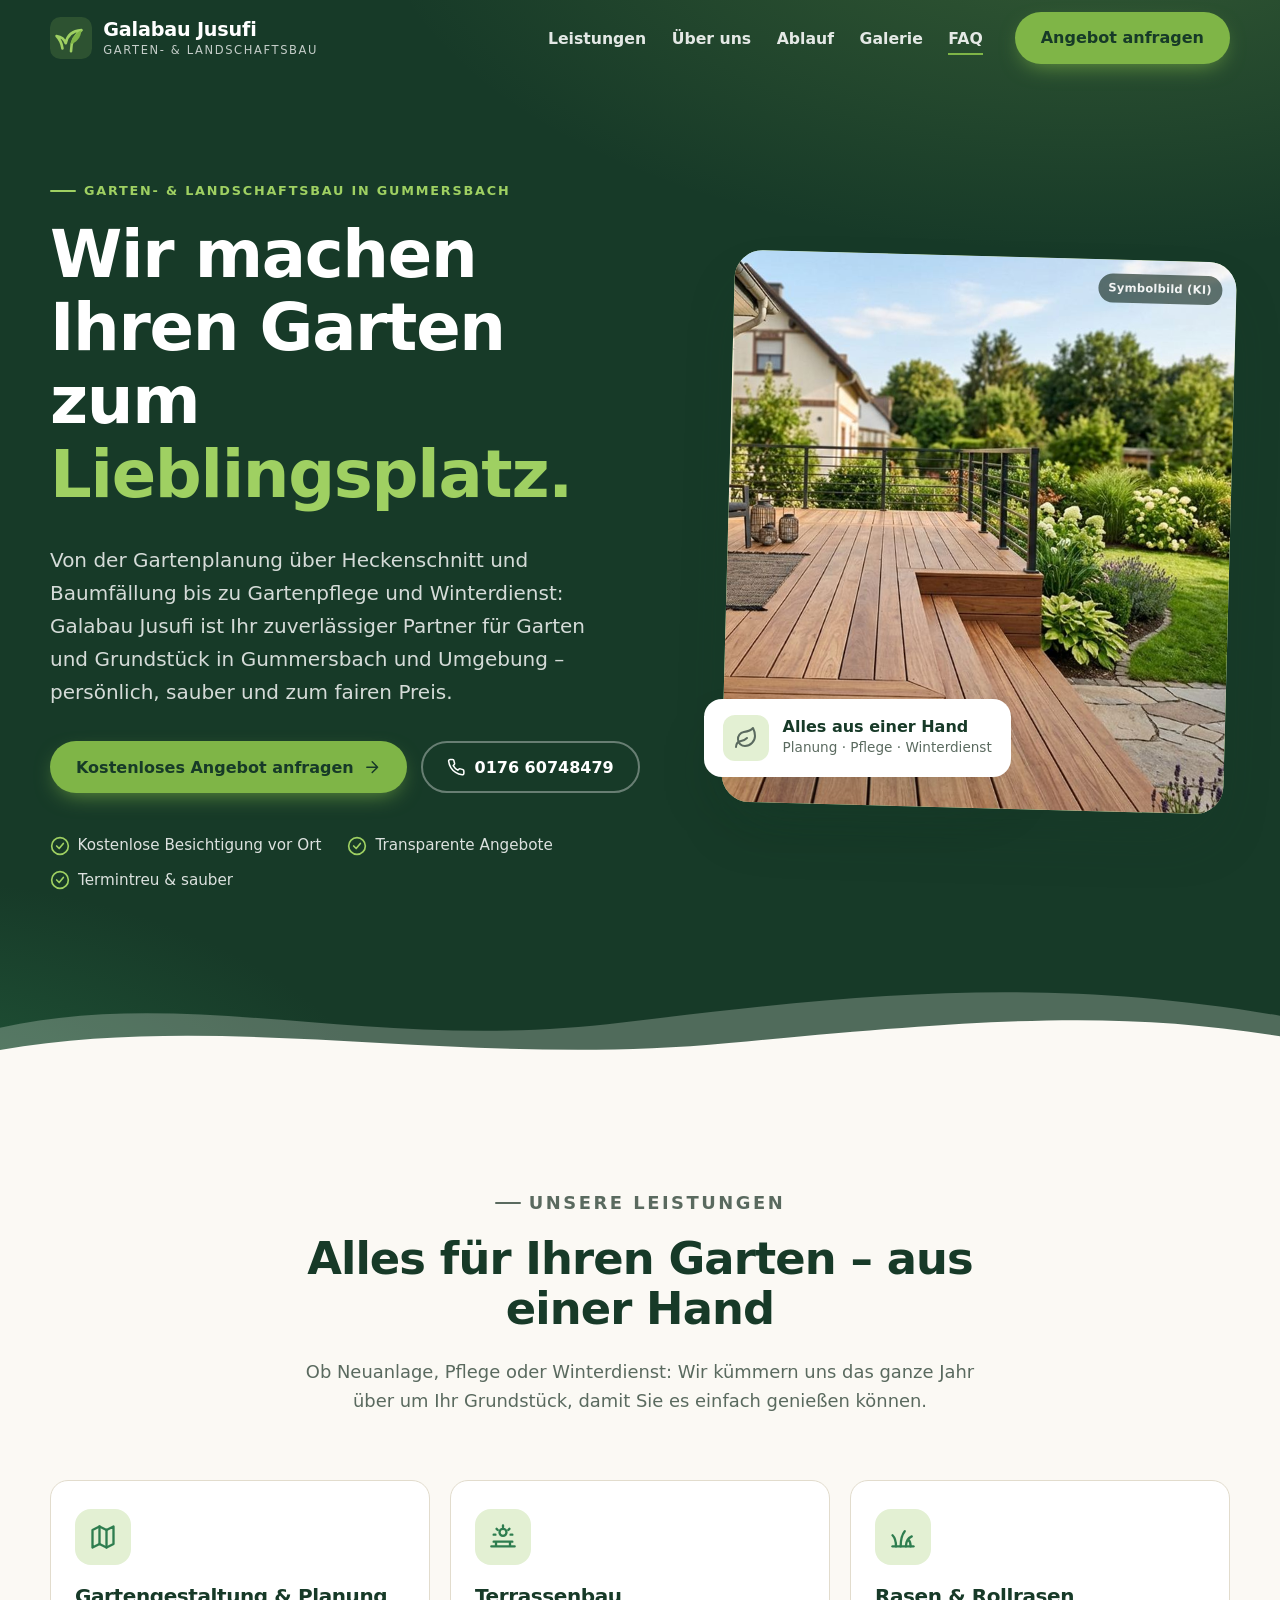
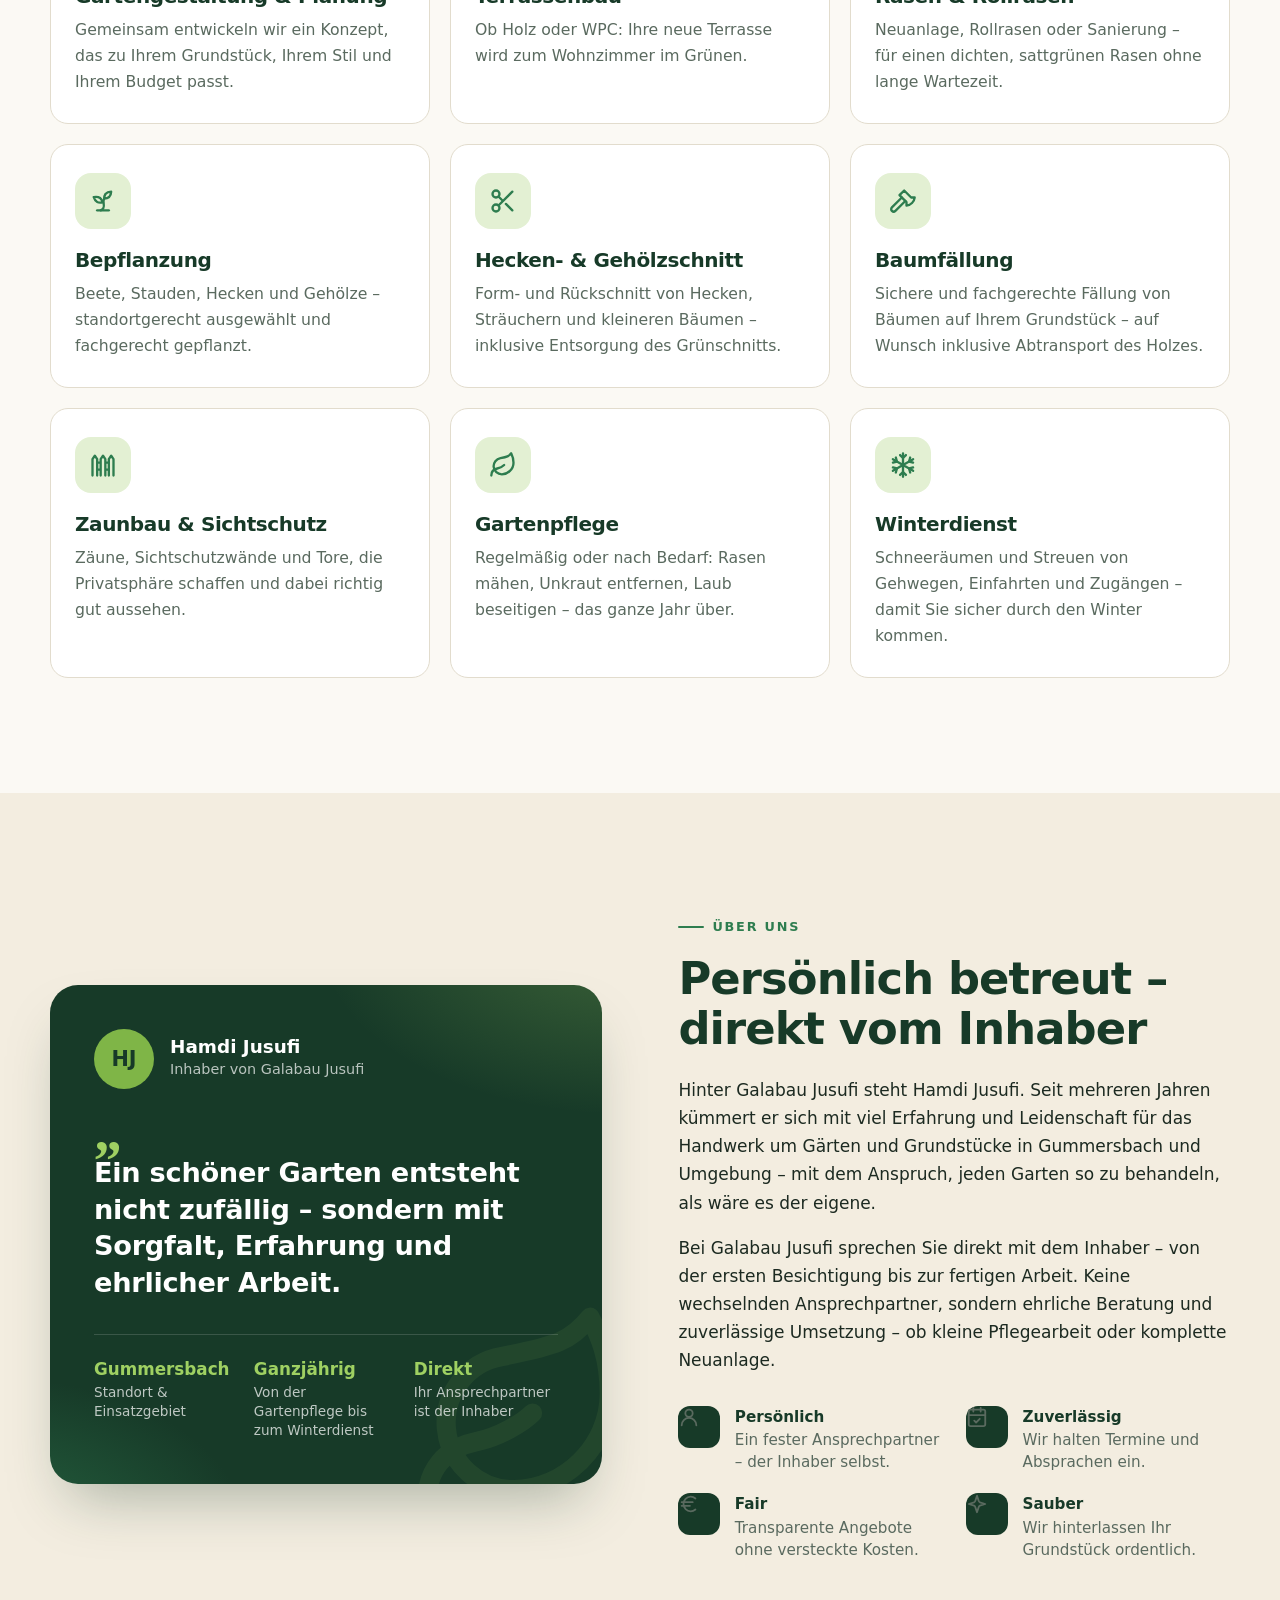
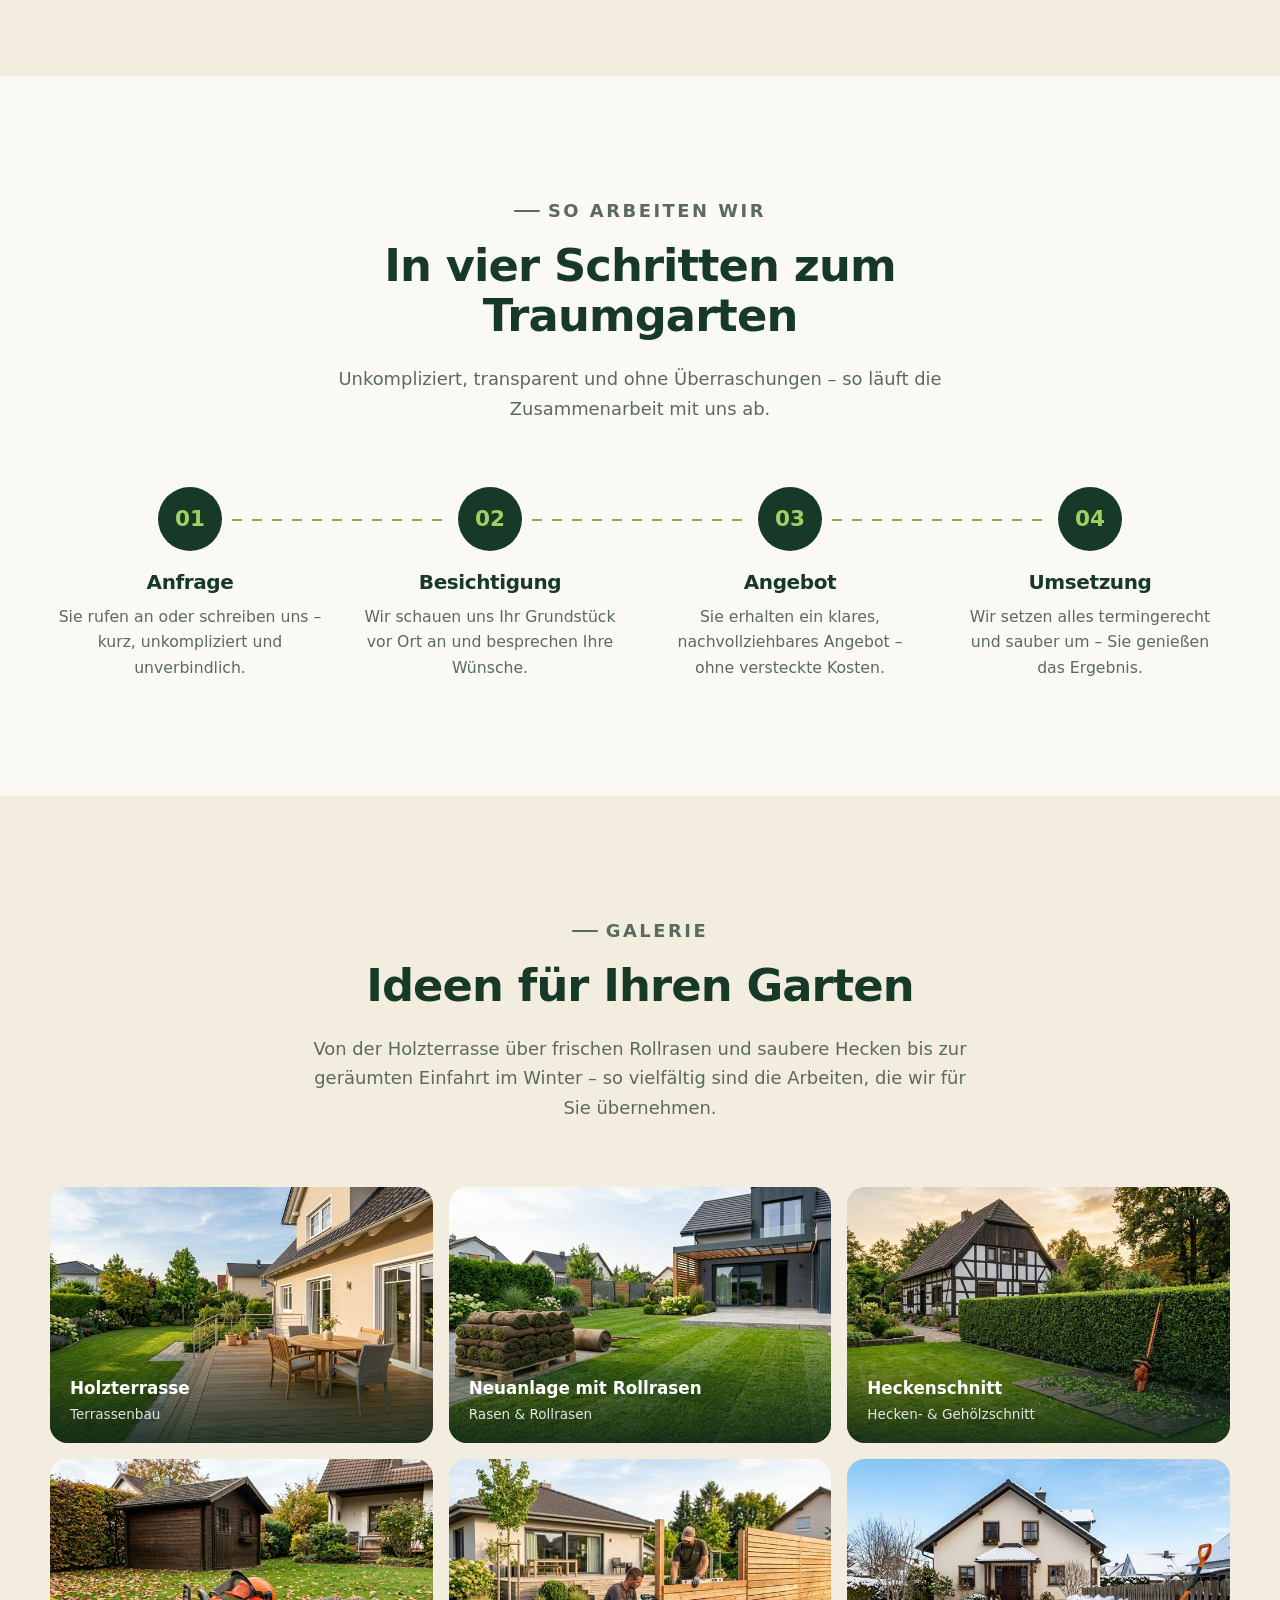
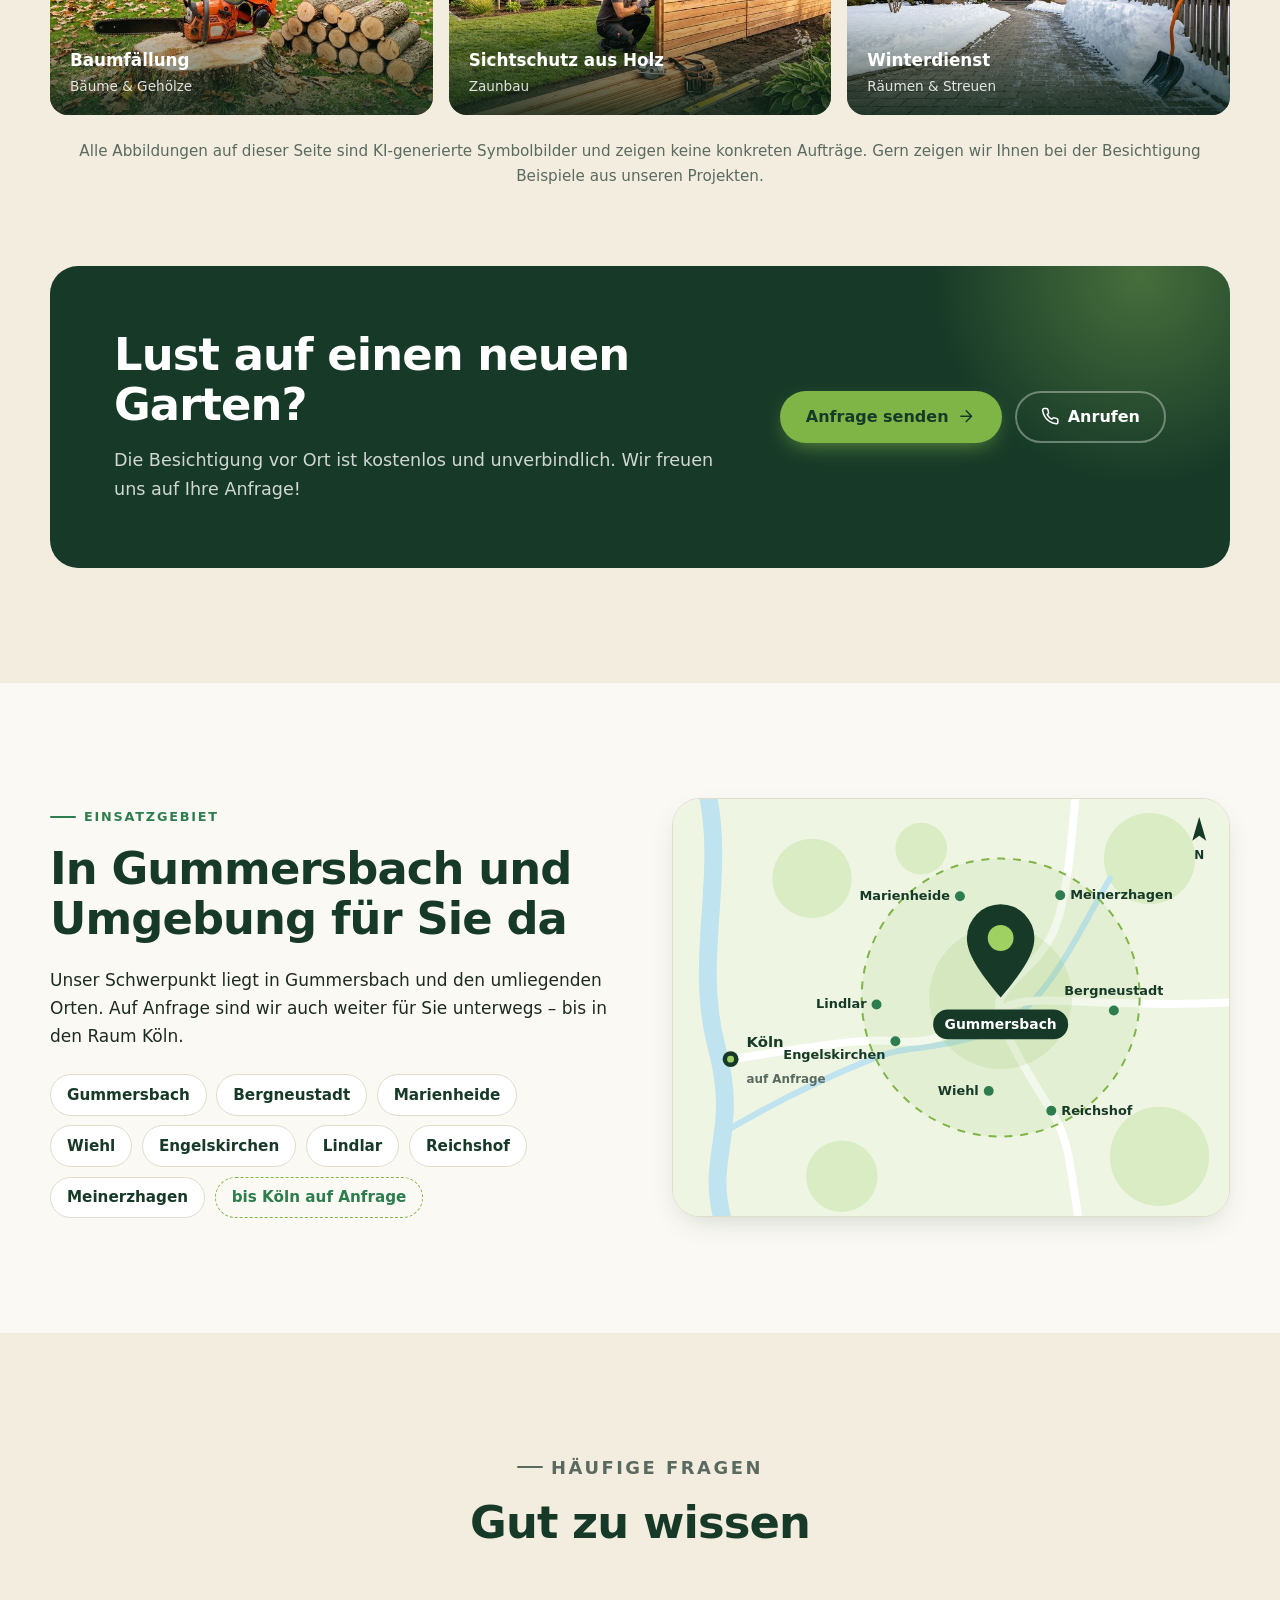
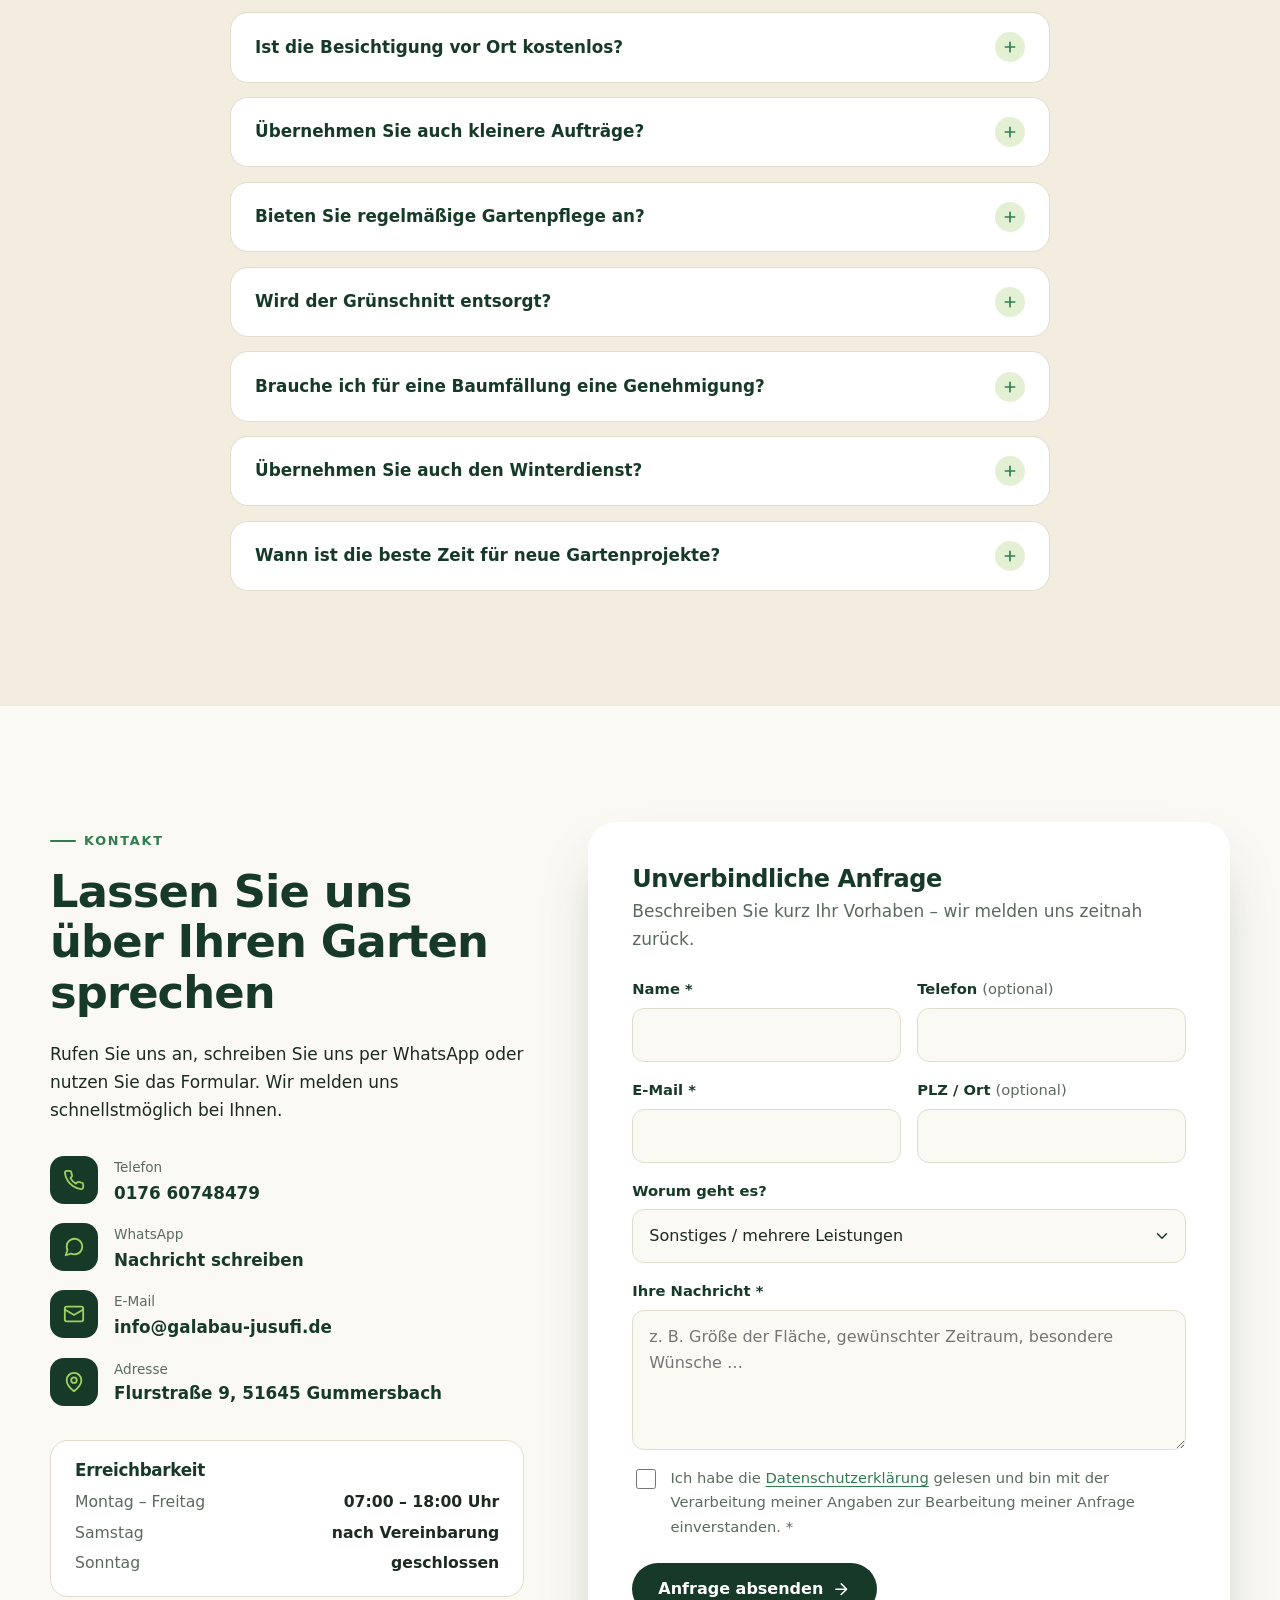
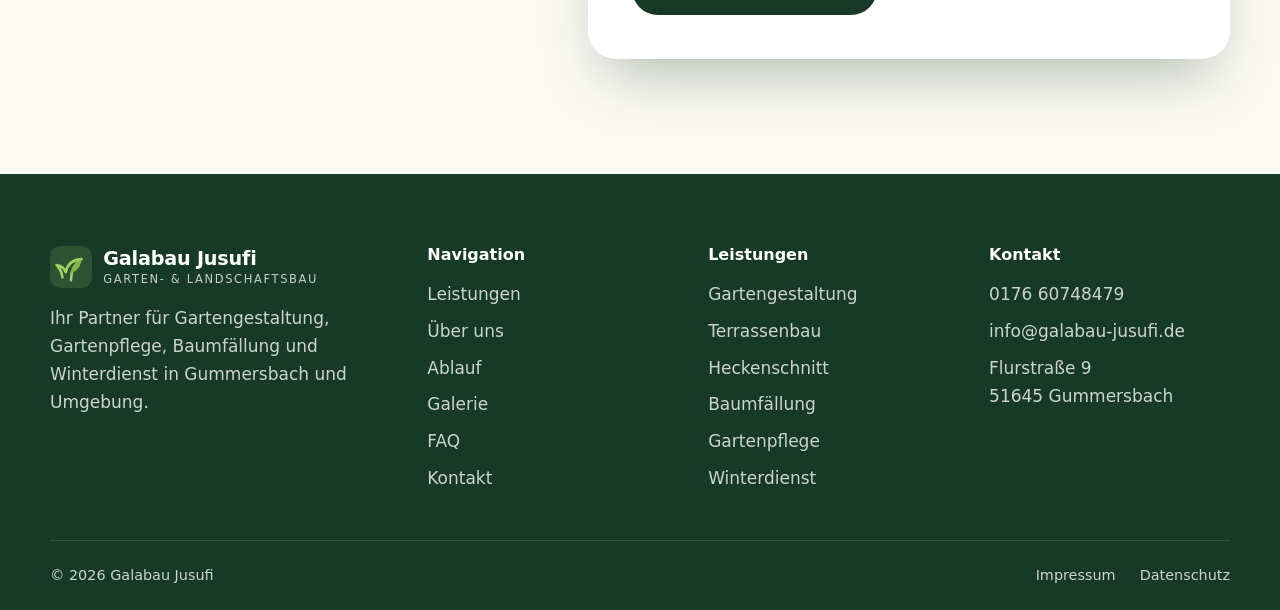
==== commit 576cc75d: "Neue KI-Symbolbilder: Galerie mit 6 Motiven ohne Personen - Neu: Holzterrasse und Baumfällung (Stump" ====
--- a/index.html
+++ b/index.html
@@ -279,25 +279,33 @@
         <div class="section-head center reveal">
           <p class="eyebrow">Galerie</p>
           <h2 id="galerie-title">Ideen für Ihren Garten</h2>
-          <p>Vom frischen Rollrasen über den sauberen Heckenschnitt bis zur geräumten Einfahrt im Winter – so vielfältig sind die Arbeiten, die wir für Sie übernehmen.</p>
-        </div>
-        <!-- Bilder tauschen: siehe KI-BILDER.md. Ungerade Anzahl? Letztes Bild mit class="is-wide" über die volle Breite. -->
+          <p>Von der Holzterrasse über frischen Rollrasen und saubere Hecken bis zur geräumten Einfahrt im Winter – so vielfältig sind die Arbeiten, die wir für Sie übernehmen.</p>
+        </div>
+        <!-- Bilder tauschen: siehe KI-BILDER.md. Bildanzahl am besten durch 2 und 3 teilbar (Desktop 3 Spalten, Tablet 2). -->
         <div class="gallery">
-          <button class="gallery-item reveal" type="button" aria-label="Bild Neuanlage mit Rollrasen vergrößern">
-            <img src="assets/img/galerie-rollrasen-800.jpg" srcset="assets/img/galerie-rollrasen-800.jpg 800w, assets/img/galerie-rollrasen-1400.jpg 1400w" sizes="(max-width: 600px) 100vw, 50vw" data-full="assets/img/galerie-rollrasen-1400.jpg" width="1400" height="764" alt="Symbolbild: Rollrasen wird im Garten eines Einfamilienhauses verlegt" loading="lazy">
+          <button class="gallery-item reveal" type="button" aria-label="Bild Holzterrasse vergrößern">
+            <img src="assets/img/galerie-terrasse-800.jpg" srcset="assets/img/galerie-terrasse-800.jpg 800w, assets/img/galerie-terrasse-1376.jpg 1376w" sizes="(max-width: 600px) 100vw, (max-width: 920px) 50vw, 33vw" data-full="assets/img/galerie-terrasse-1376.jpg" width="1376" height="768" alt="Symbolbild: Holzterrasse mit Gartentisch und Stühlen an einem Einfamilienhaus, daneben gepflegter Rasen" loading="lazy">
+            <span class="gallery-caption"><strong>Holzterrasse</strong><span>Terrassenbau</span></span>
+          </button>
+          <button class="gallery-item reveal reveal-delay-1" type="button" aria-label="Bild Neuanlage mit Rollrasen vergrößern">
+            <img src="assets/img/galerie-rollrasen-800.jpg" srcset="assets/img/galerie-rollrasen-800.jpg 800w, assets/img/galerie-rollrasen-1376.jpg 1376w" sizes="(max-width: 600px) 100vw, (max-width: 920px) 50vw, 33vw" data-full="assets/img/galerie-rollrasen-1376.jpg" width="1376" height="768" style="object-position: 25% 50%" alt="Symbolbild: Frisch verlegter Rollrasen, daneben eine Palette mit Rasenrollen und eine Gartenwalze" loading="lazy">
             <span class="gallery-caption"><strong>Neuanlage mit Rollrasen</strong><span>Rasen &amp; Rollrasen</span></span>
           </button>
-          <button class="gallery-item reveal reveal-delay-1" type="button" aria-label="Bild Heckenschnitt vergrößern">
-            <img src="assets/img/galerie-hecke-600.jpg" srcset="assets/img/galerie-hecke-600.jpg 600w, assets/img/galerie-hecke-976.jpg 976w" sizes="(max-width: 600px) 100vw, 50vw" data-full="assets/img/galerie-hecke-976.jpg" width="976" height="1092" style="object-position: 50% 45%" alt="Symbolbild: Eine dichte Hecke wird mit einer Akku-Heckenschere in Form geschnitten" loading="lazy">
+          <button class="gallery-item reveal reveal-delay-2" type="button" aria-label="Bild Heckenschnitt vergrößern">
+            <img src="assets/img/galerie-hecke-800.jpg" srcset="assets/img/galerie-hecke-800.jpg 800w, assets/img/galerie-hecke-1376.jpg 1376w" sizes="(max-width: 600px) 100vw, (max-width: 920px) 50vw, 33vw" data-full="assets/img/galerie-hecke-1376.jpg" width="1376" height="768" alt="Symbolbild: Frisch geschnittene Hecke vor einem Fachwerkhaus, davor Schnittgut auf einer Plane und eine Heckenschere" loading="lazy">
             <span class="gallery-caption"><strong>Heckenschnitt</strong><span>Hecken- &amp; Gehölzschnitt</span></span>
           </button>
-          <button class="gallery-item reveal" type="button" aria-label="Bild Winterdienst vergrößern">
-            <img src="assets/img/galerie-winterdienst-800.jpg" srcset="assets/img/galerie-winterdienst-800.jpg 800w, assets/img/galerie-winterdienst-1400.jpg 1400w" sizes="(max-width: 600px) 100vw, 50vw" data-full="assets/img/galerie-winterdienst-1400.jpg" width="1400" height="764" alt="Symbolbild: Geräumte und gestreute Hofeinfahrt vor einem Haus im Schnee" loading="lazy">
-            <span class="gallery-caption"><strong>Winterdienst</strong><span>Räumen &amp; Streuen</span></span>
+          <button class="gallery-item reveal" type="button" aria-label="Bild Baumfällung vergrößern">
+            <img src="assets/img/galerie-baumfaellung-800.jpg" srcset="assets/img/galerie-baumfaellung-800.jpg 800w, assets/img/galerie-baumfaellung-1376.jpg 1376w" sizes="(max-width: 600px) 100vw, (max-width: 920px) 50vw, 33vw" data-full="assets/img/galerie-baumfaellung-1376.jpg" width="1376" height="768" alt="Symbolbild: Baumstumpf nach einer Fällung mit Motorsäge, Forsthelm und gestapeltem Holz" loading="lazy">
+            <span class="gallery-caption"><strong>Baumfällung</strong><span>Bäume &amp; Gehölze</span></span>
           </button>
           <button class="gallery-item reveal reveal-delay-1" type="button" aria-label="Bild Sichtschutzzaun vergrößern">
-            <img src="assets/img/galerie-zaun-800.jpg" srcset="assets/img/galerie-zaun-800.jpg 800w, assets/img/galerie-zaun-1400.jpg 1400w" sizes="(max-width: 600px) 100vw, 50vw" data-full="assets/img/galerie-zaun-1400.jpg" width="1400" height="764" alt="Symbolbild: Montage eines Sichtschutzzauns aus Holzlatten im Garten" loading="lazy">
+            <img src="assets/img/galerie-zaun-800.jpg" srcset="assets/img/galerie-zaun-800.jpg 800w, assets/img/galerie-zaun-1400.jpg 1400w" sizes="(max-width: 600px) 100vw, (max-width: 920px) 50vw, 33vw" data-full="assets/img/galerie-zaun-1400.jpg" width="1400" height="764" alt="Symbolbild: Montage eines Sichtschutzzauns aus Holzlatten im Garten" loading="lazy">
             <span class="gallery-caption"><strong>Sichtschutz aus Holz</strong><span>Zaunbau</span></span>
+          </button>
+          <button class="gallery-item reveal reveal-delay-2" type="button" aria-label="Bild Winterdienst vergrößern">
+            <img src="assets/img/galerie-winterdienst-800.jpg" srcset="assets/img/galerie-winterdienst-800.jpg 800w, assets/img/galerie-winterdienst-1376.jpg 1376w" sizes="(max-width: 600px) 100vw, (max-width: 920px) 50vw, 33vw" data-full="assets/img/galerie-winterdienst-1376.jpg" width="1376" height="768" alt="Symbolbild: Geräumte Hofeinfahrt vor einem Einfamilienhaus, Schneeschaufel am Zaun" loading="lazy">
+            <span class="gallery-caption"><strong>Winterdienst</strong><span>Räumen &amp; Streuen</span></span>
           </button>
         </div>
         <p class="gallery-note">Alle Abbildungen auf dieser Seite sind KI-generierte Symbolbilder und zeigen keine konkreten Aufträge. Gern zeigen wir Ihnen bei der Besichtigung Beispiele aus unseren Projekten.</p>
--- a/css/style.css
+++ b/css/style.css
@@ -310,7 +310,7 @@
 .step p { color: var(--muted); font-size: .98rem; margin: 0; }
 
 /* ---------- Projekte ---------- */
-.gallery { display: grid; grid-template-columns: repeat(2, 1fr); grid-auto-rows: clamp(220px, 26vw, 320px); gap: 1rem; }
+.gallery { display: grid; grid-template-columns: repeat(3, 1fr); grid-auto-rows: clamp(200px, 20vw, 260px); gap: 1rem; }
 .gallery-item {
   position: relative; border-radius: var(--radius); overflow: hidden; margin: 0; background: var(--leaf-soft);
   cursor: pointer; border: 0; padding: 0; text-align: left; font: inherit; color: inherit;
@@ -510,7 +510,7 @@
   .services-grid { grid-template-columns: repeat(2, 1fr); }
   .service-card:last-child:nth-child(odd) { grid-column: 1 / -1; }
 
-  .gallery { grid-auto-rows: 220px; }
+  .gallery { grid-template-columns: repeat(2, 1fr); grid-auto-rows: 220px; }
 
   .cta-band { grid-template-columns: 1fr; }
 
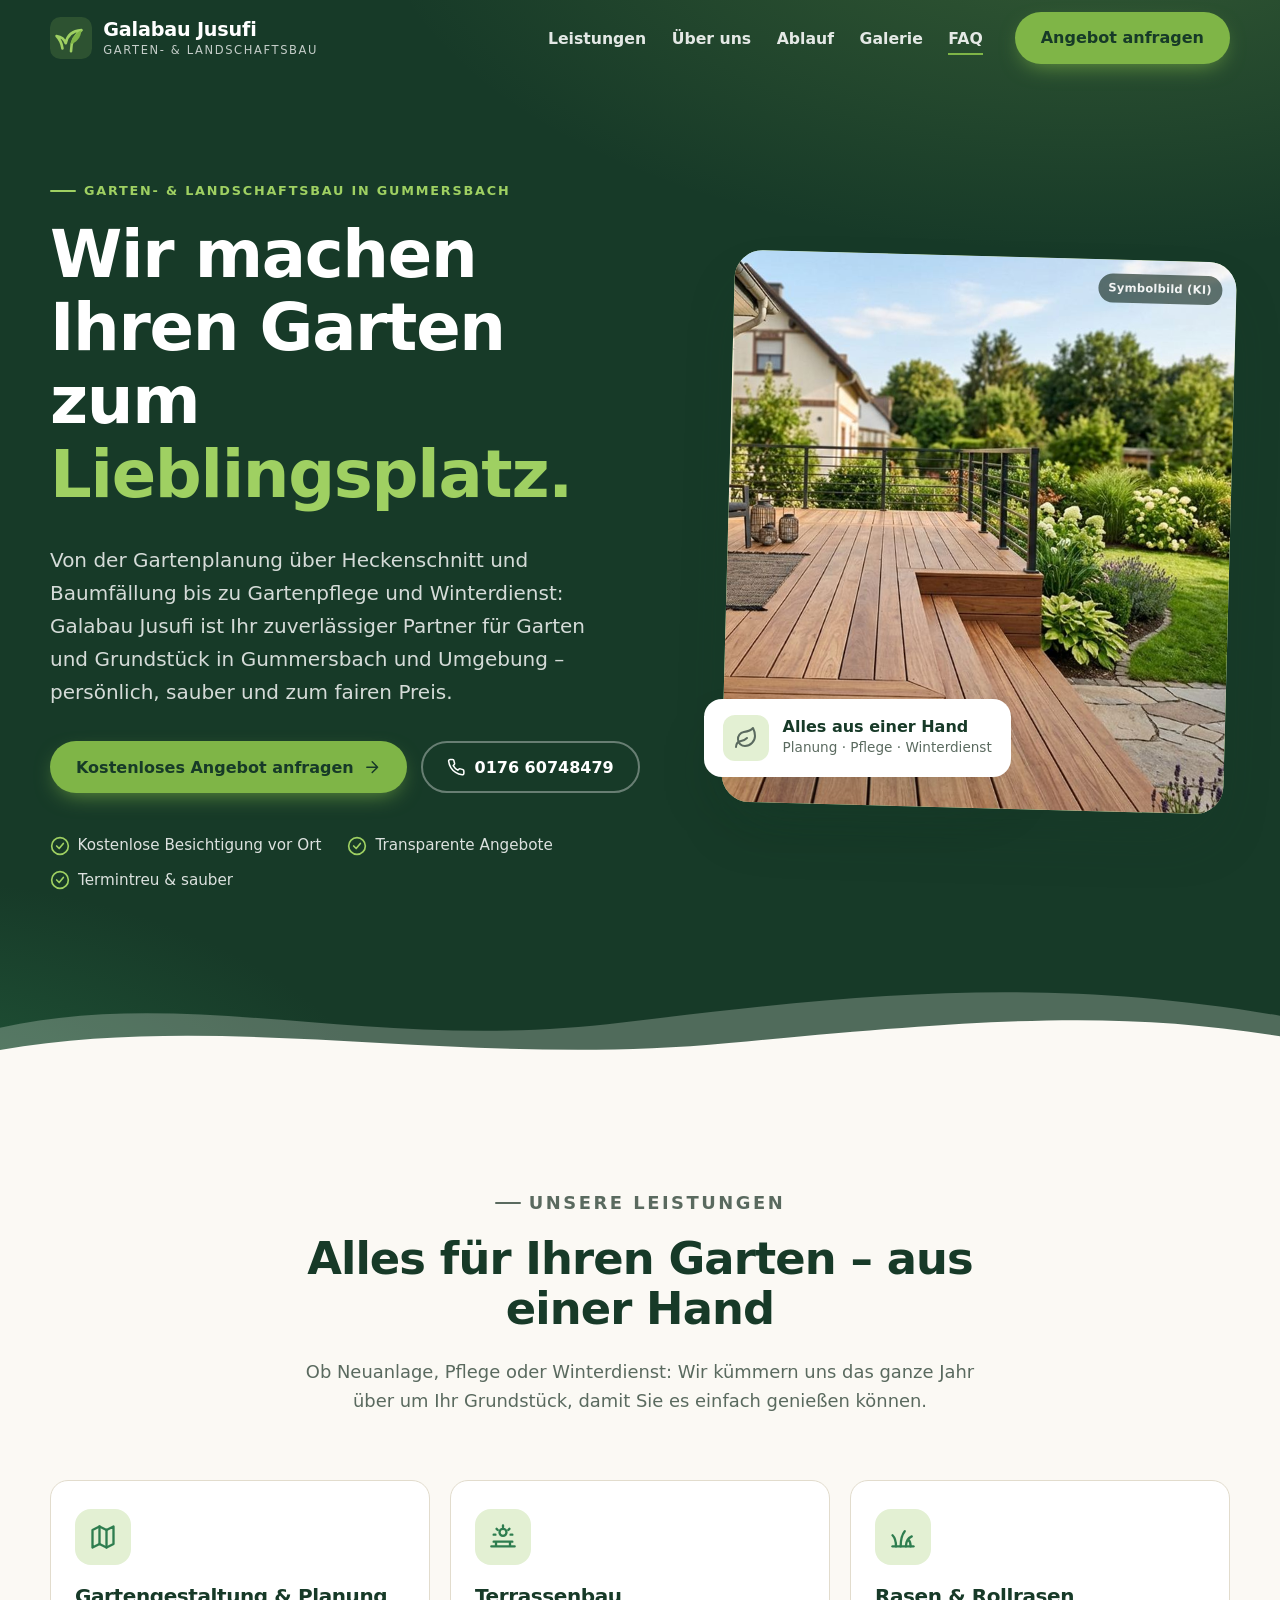
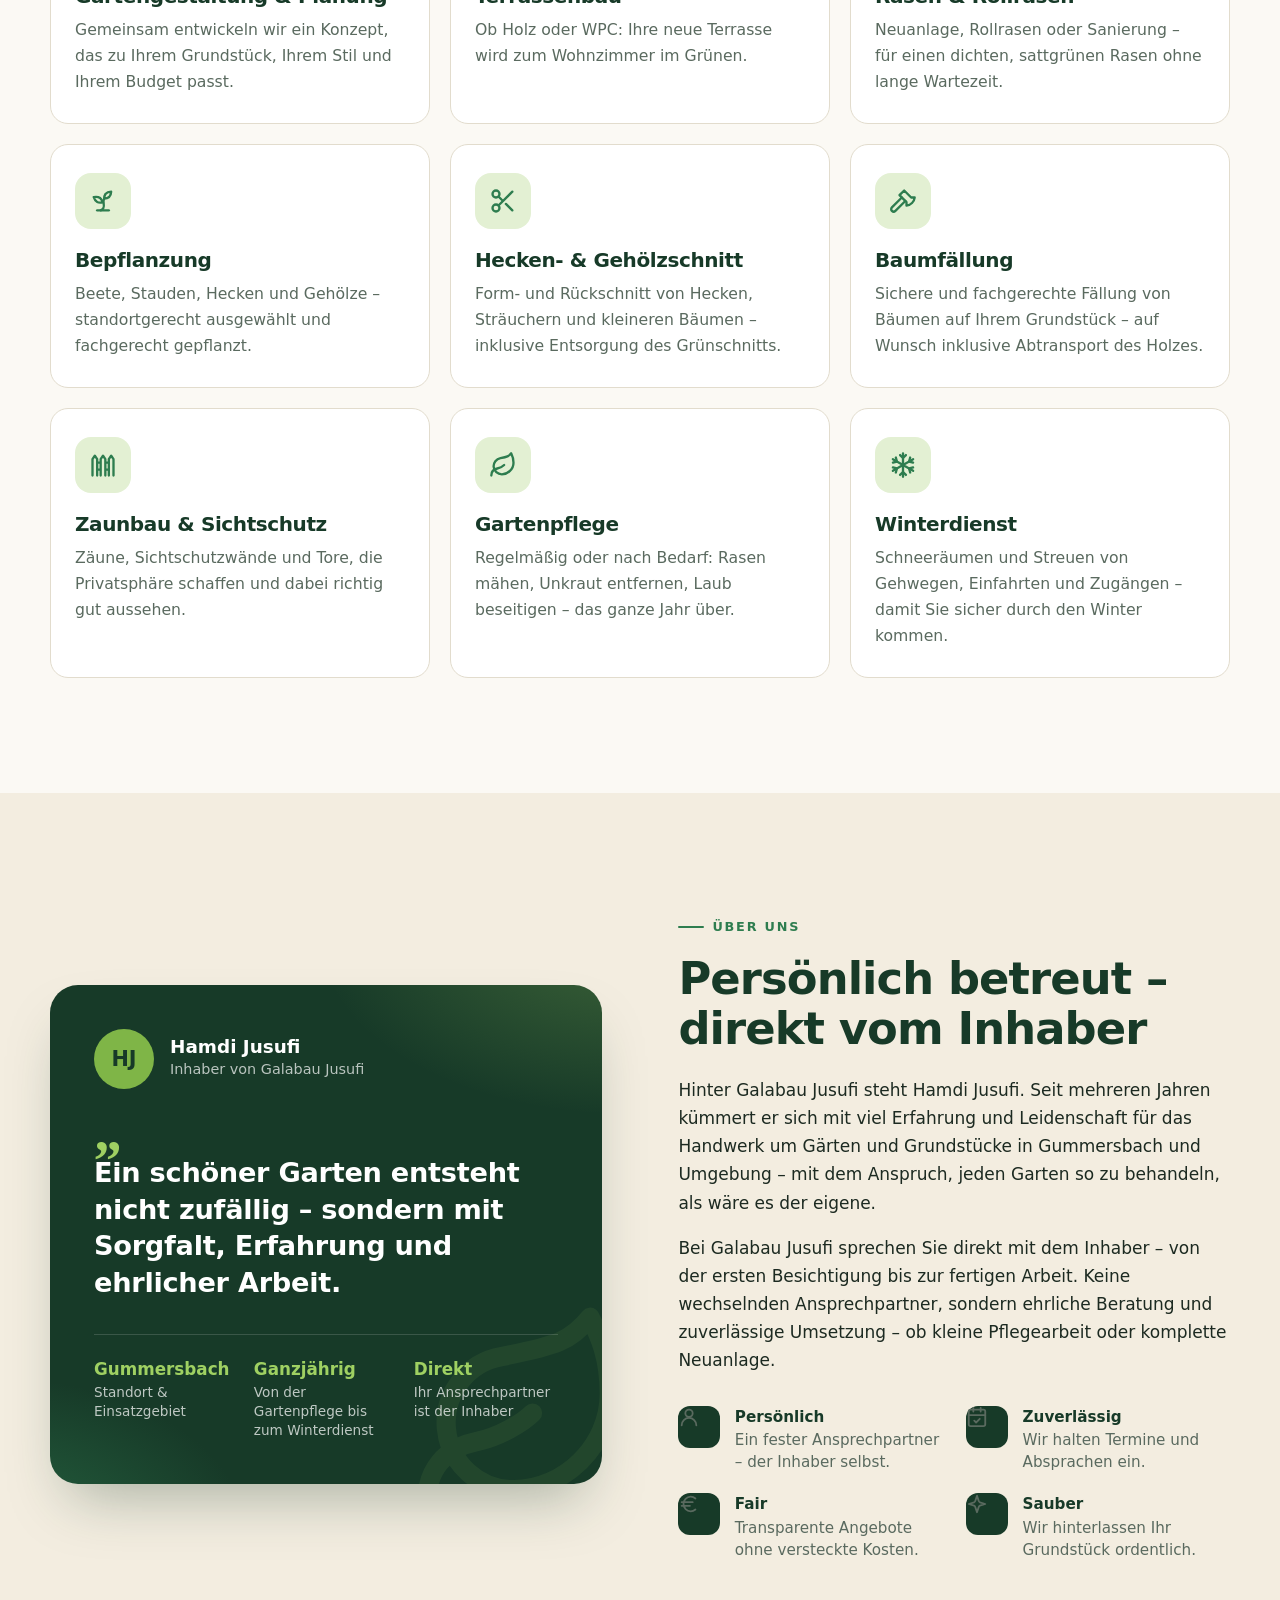
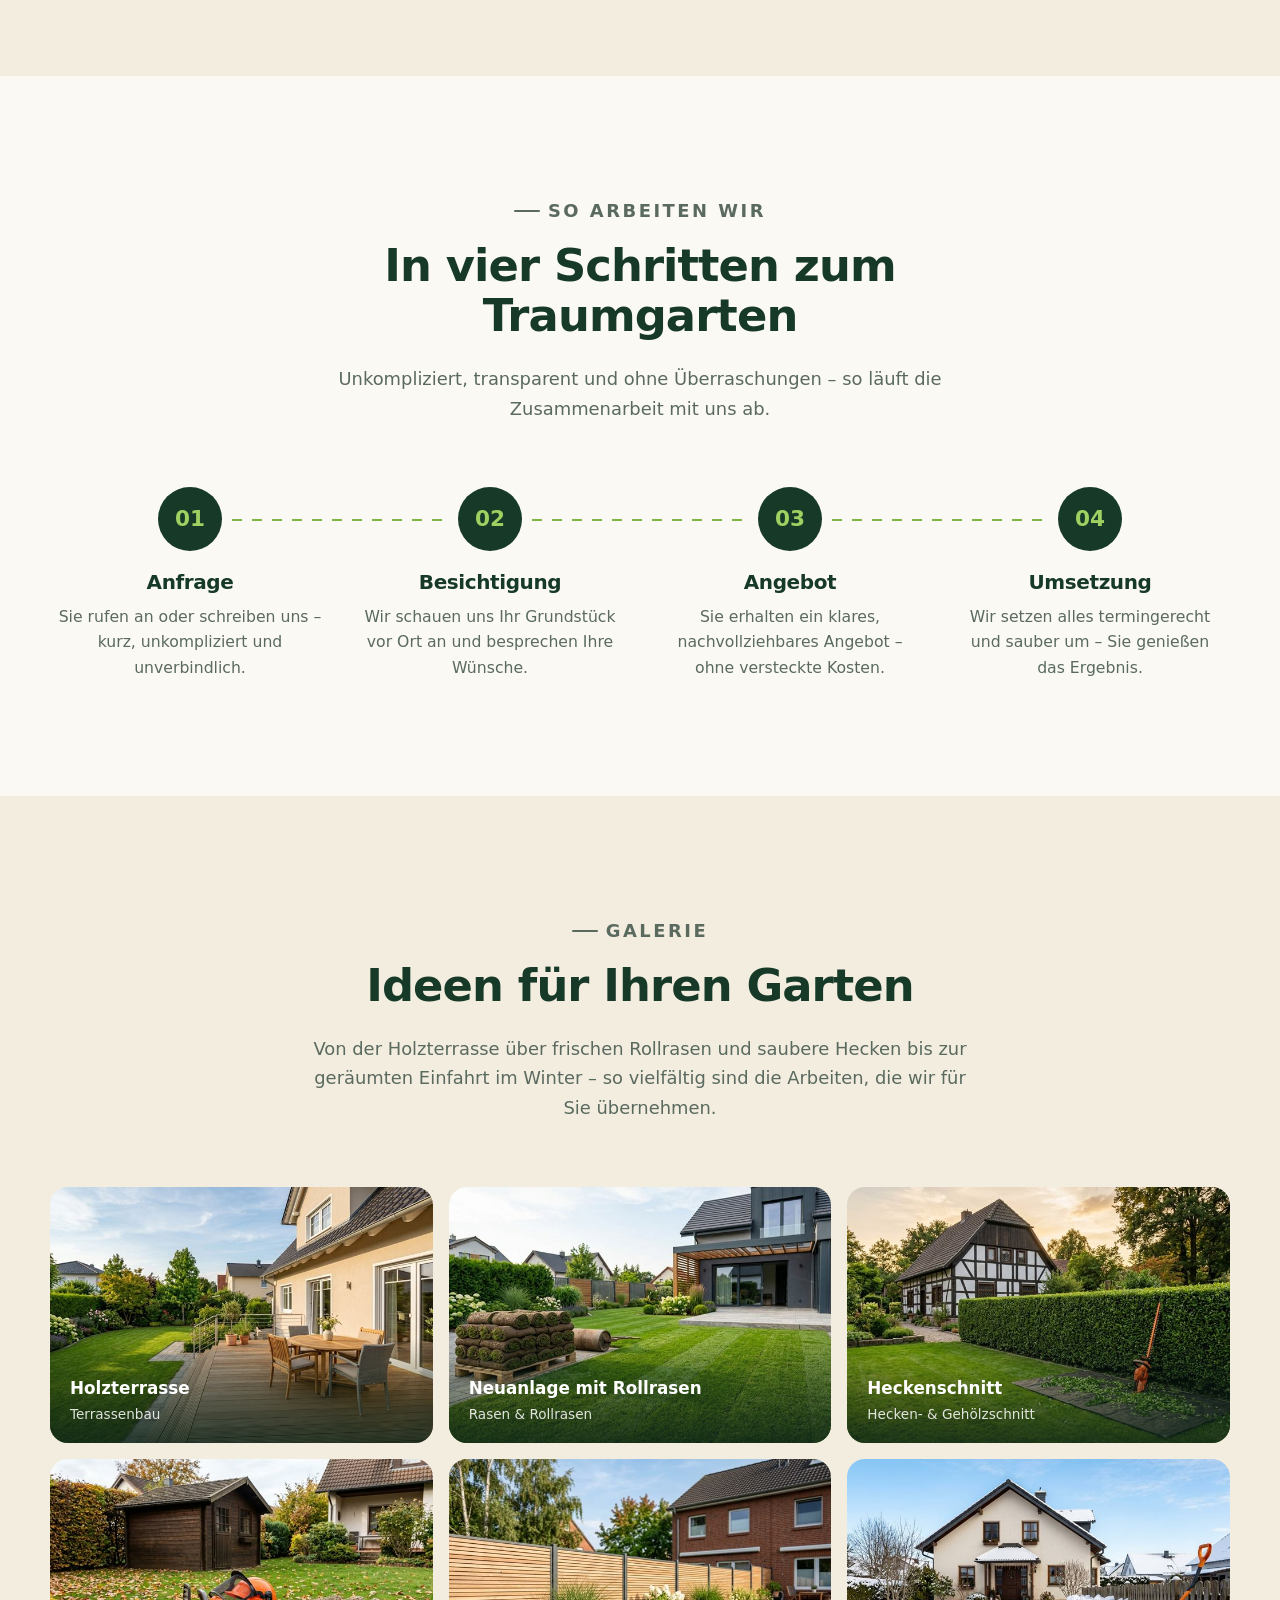
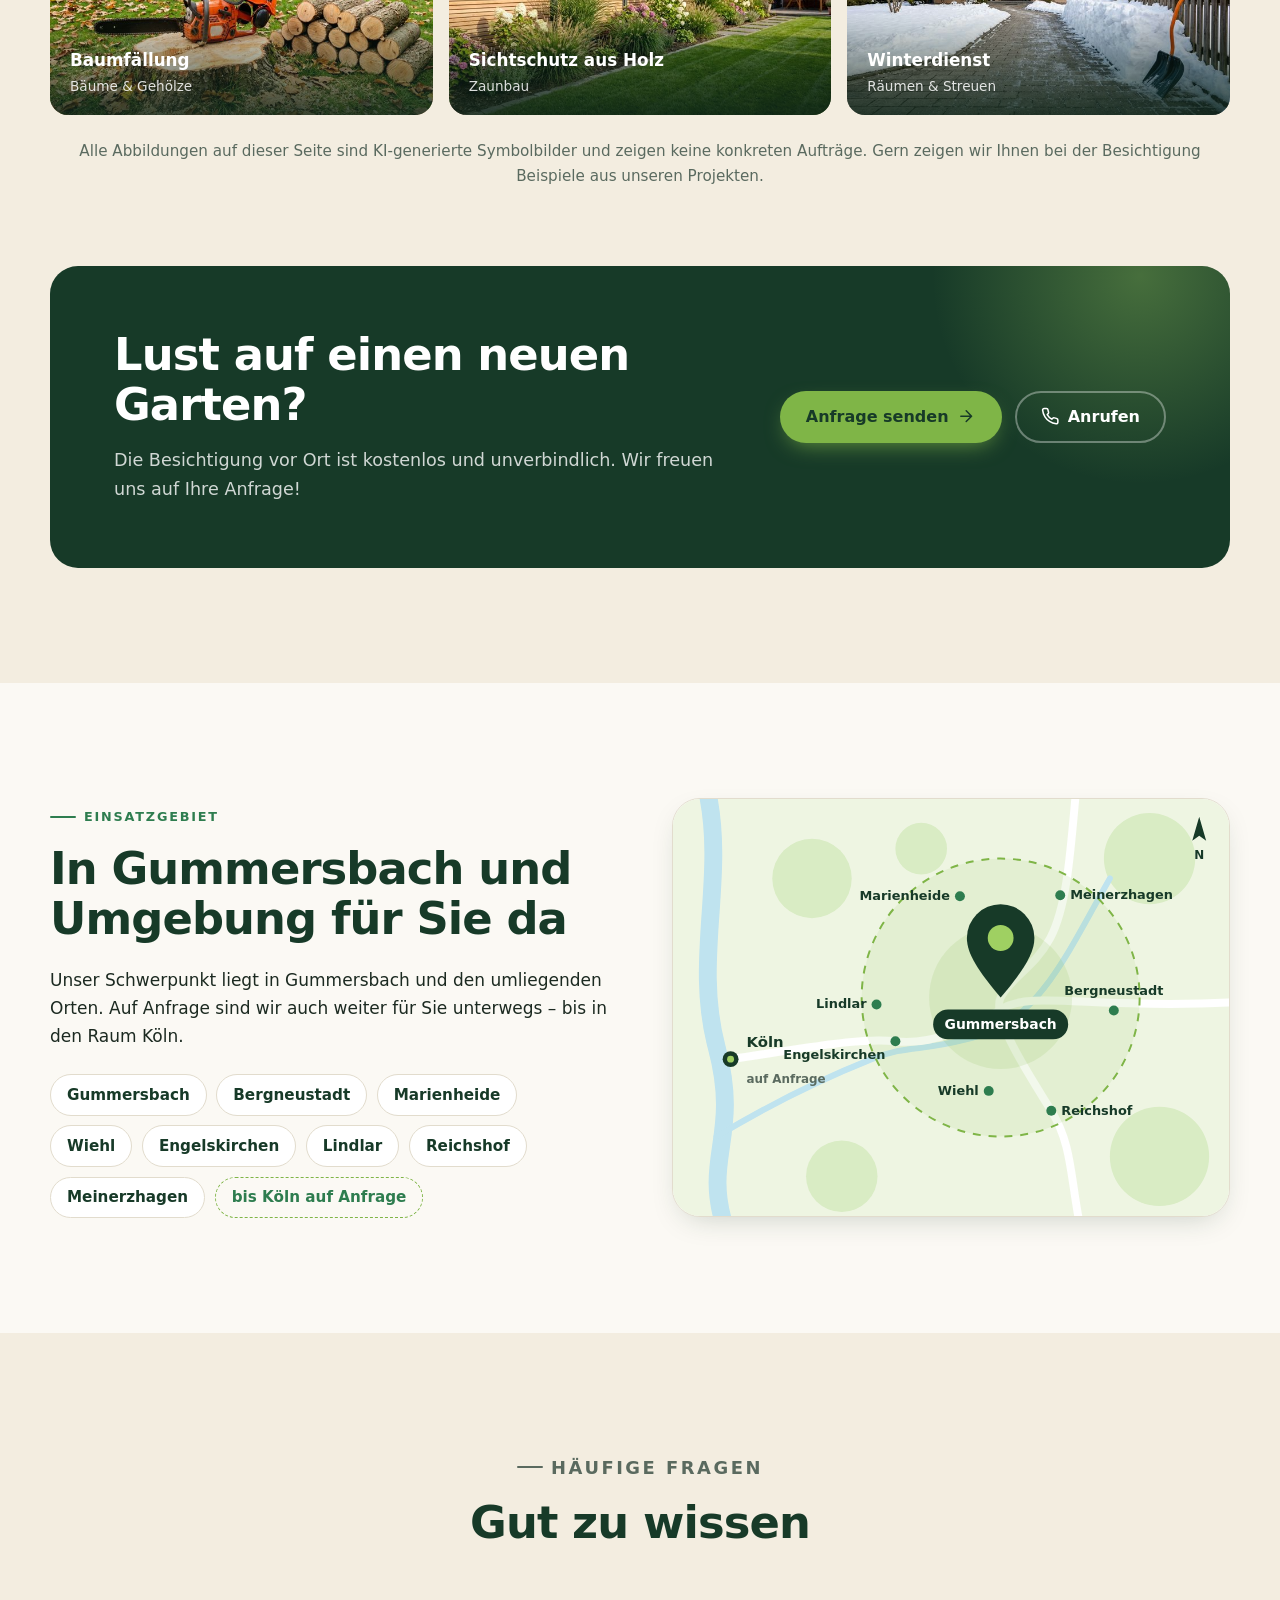
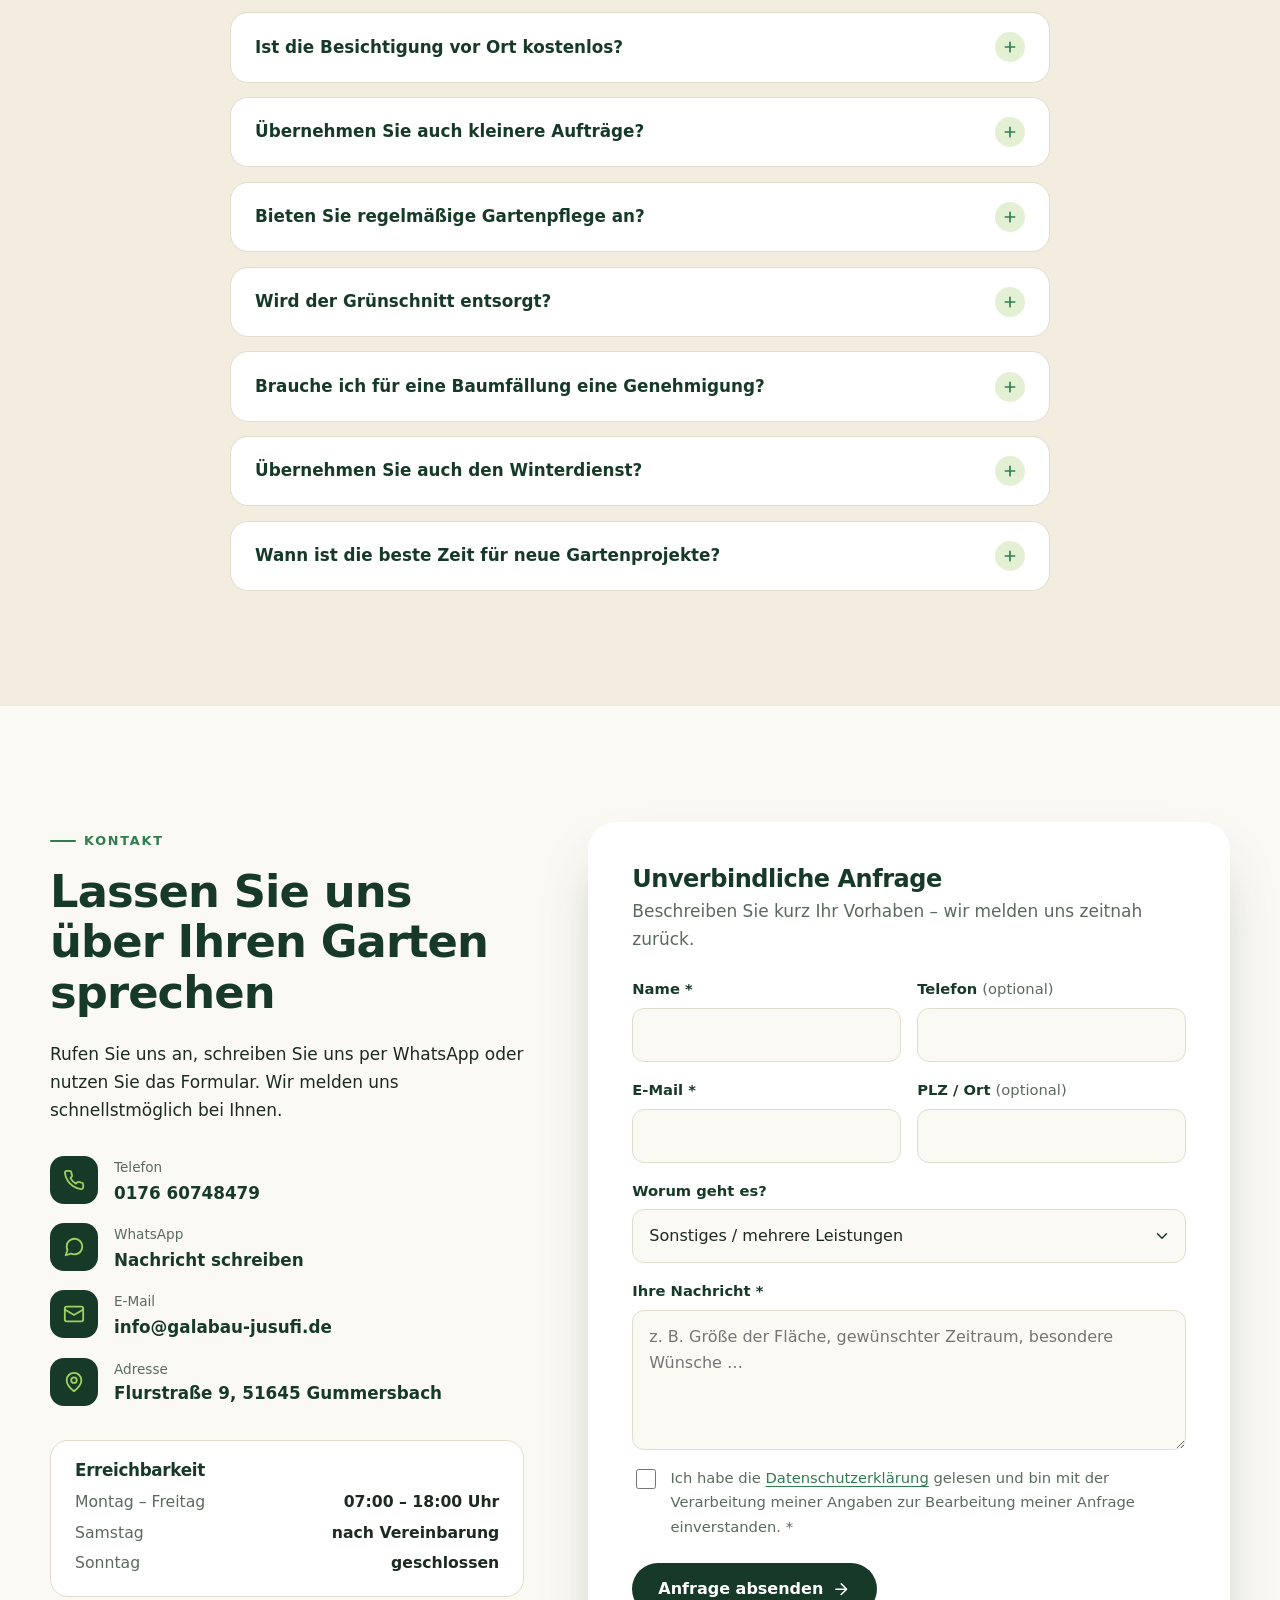
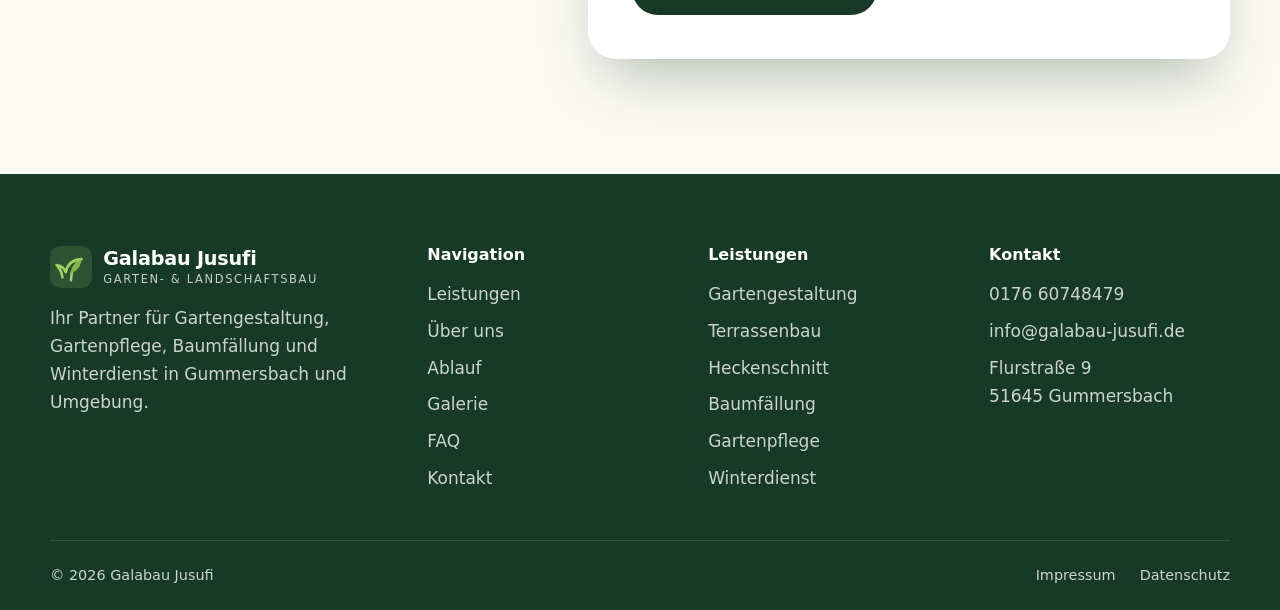
==== commit d986ac2f: "Zaunbild ersetzt: Sichtschutzzaun ohne Personen Neues KI-Symbolbild mit horizontalem Holz-Sichtschut" ====
--- a/index.html
+++ b/index.html
@@ -300,7 +300,7 @@
             <span class="gallery-caption"><strong>Baumfällung</strong><span>Bäume &amp; Gehölze</span></span>
           </button>
           <button class="gallery-item reveal reveal-delay-1" type="button" aria-label="Bild Sichtschutzzaun vergrößern">
-            <img src="assets/img/galerie-zaun-800.jpg" srcset="assets/img/galerie-zaun-800.jpg 800w, assets/img/galerie-zaun-1400.jpg 1400w" sizes="(max-width: 600px) 100vw, (max-width: 920px) 50vw, 33vw" data-full="assets/img/galerie-zaun-1400.jpg" width="1400" height="764" alt="Symbolbild: Montage eines Sichtschutzzauns aus Holzlatten im Garten" loading="lazy">
+            <img src="assets/img/galerie-zaun-800.jpg" srcset="assets/img/galerie-zaun-800.jpg 800w, assets/img/galerie-zaun-1376.jpg 1376w" sizes="(max-width: 600px) 100vw, (max-width: 920px) 50vw, 33vw" data-full="assets/img/galerie-zaun-1376.jpg" width="1376" height="768" alt="Symbolbild: Sichtschutzzaun aus horizontalen Holzlatten mit Aluminiumpfosten, davor ein Beet mit Gräsern und Hortensien" loading="lazy">
             <span class="gallery-caption"><strong>Sichtschutz aus Holz</strong><span>Zaunbau</span></span>
           </button>
           <button class="gallery-item reveal reveal-delay-2" type="button" aria-label="Bild Winterdienst vergrößern">
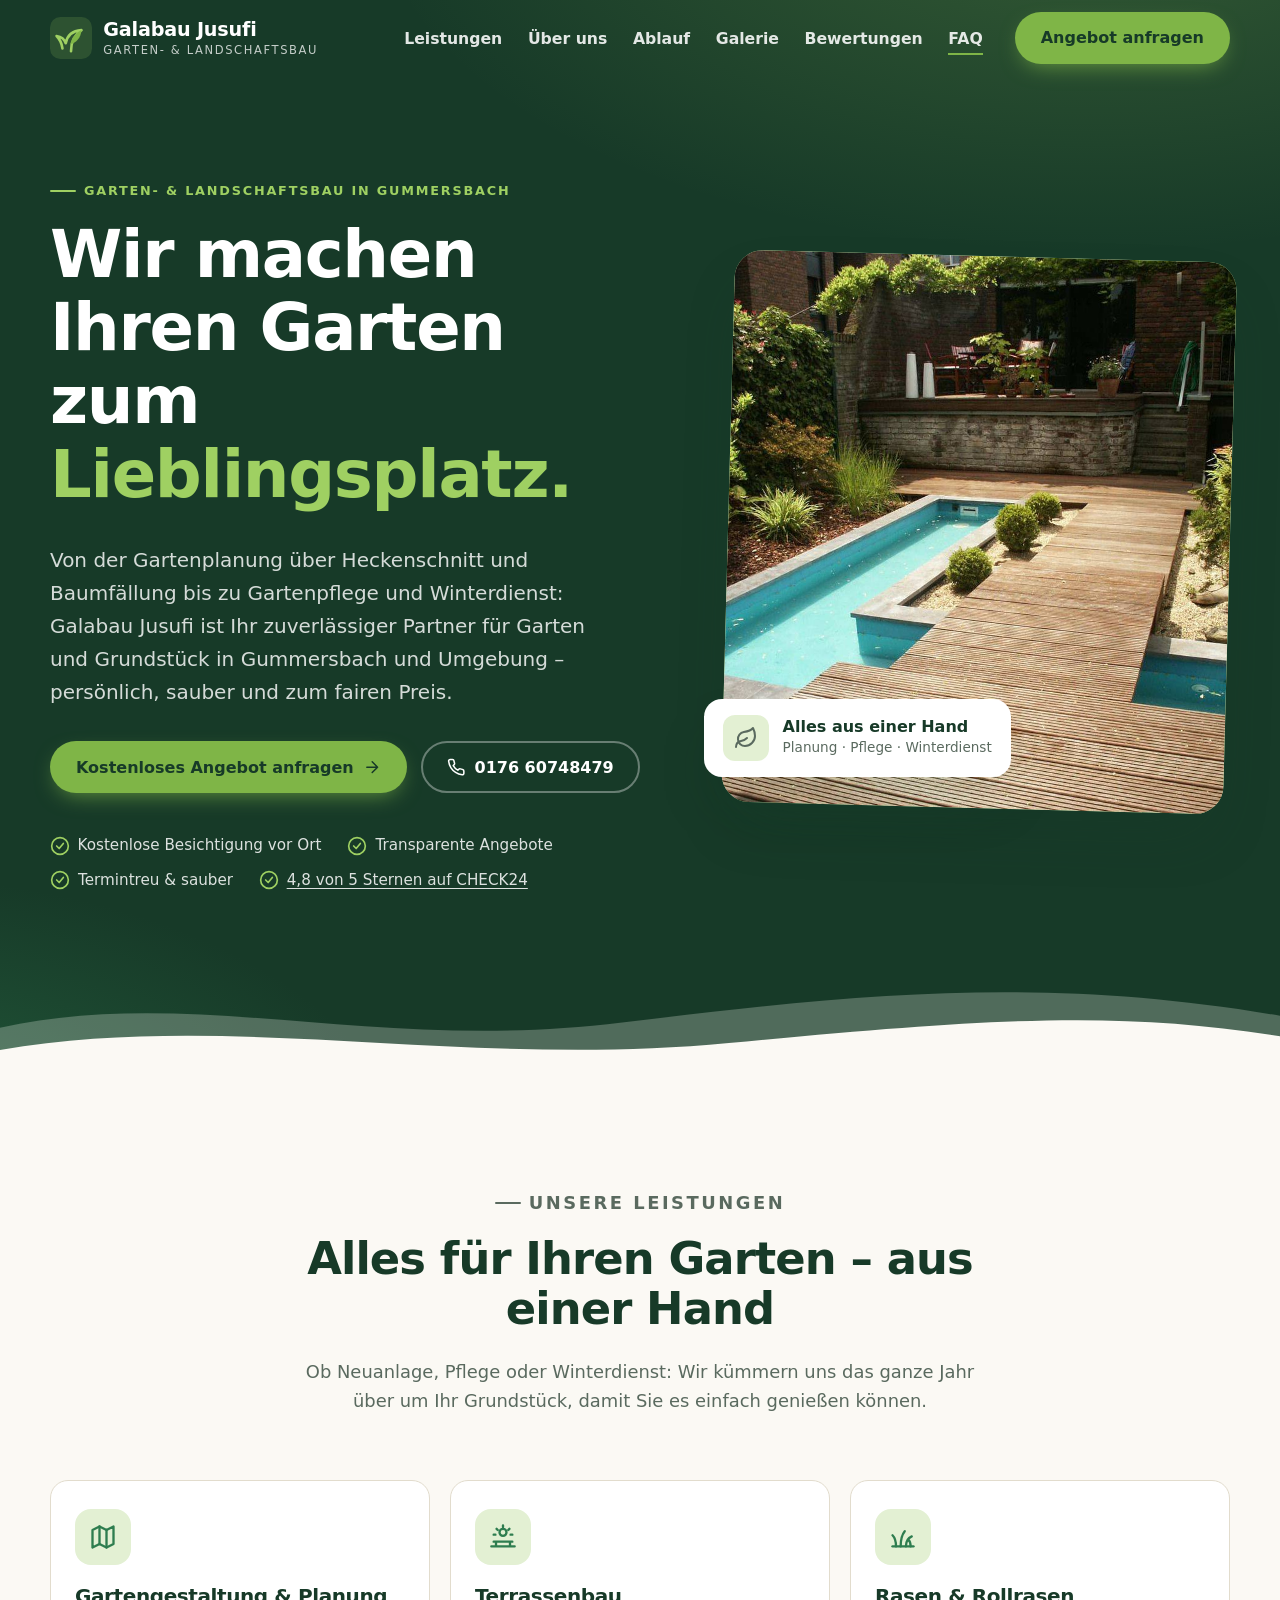
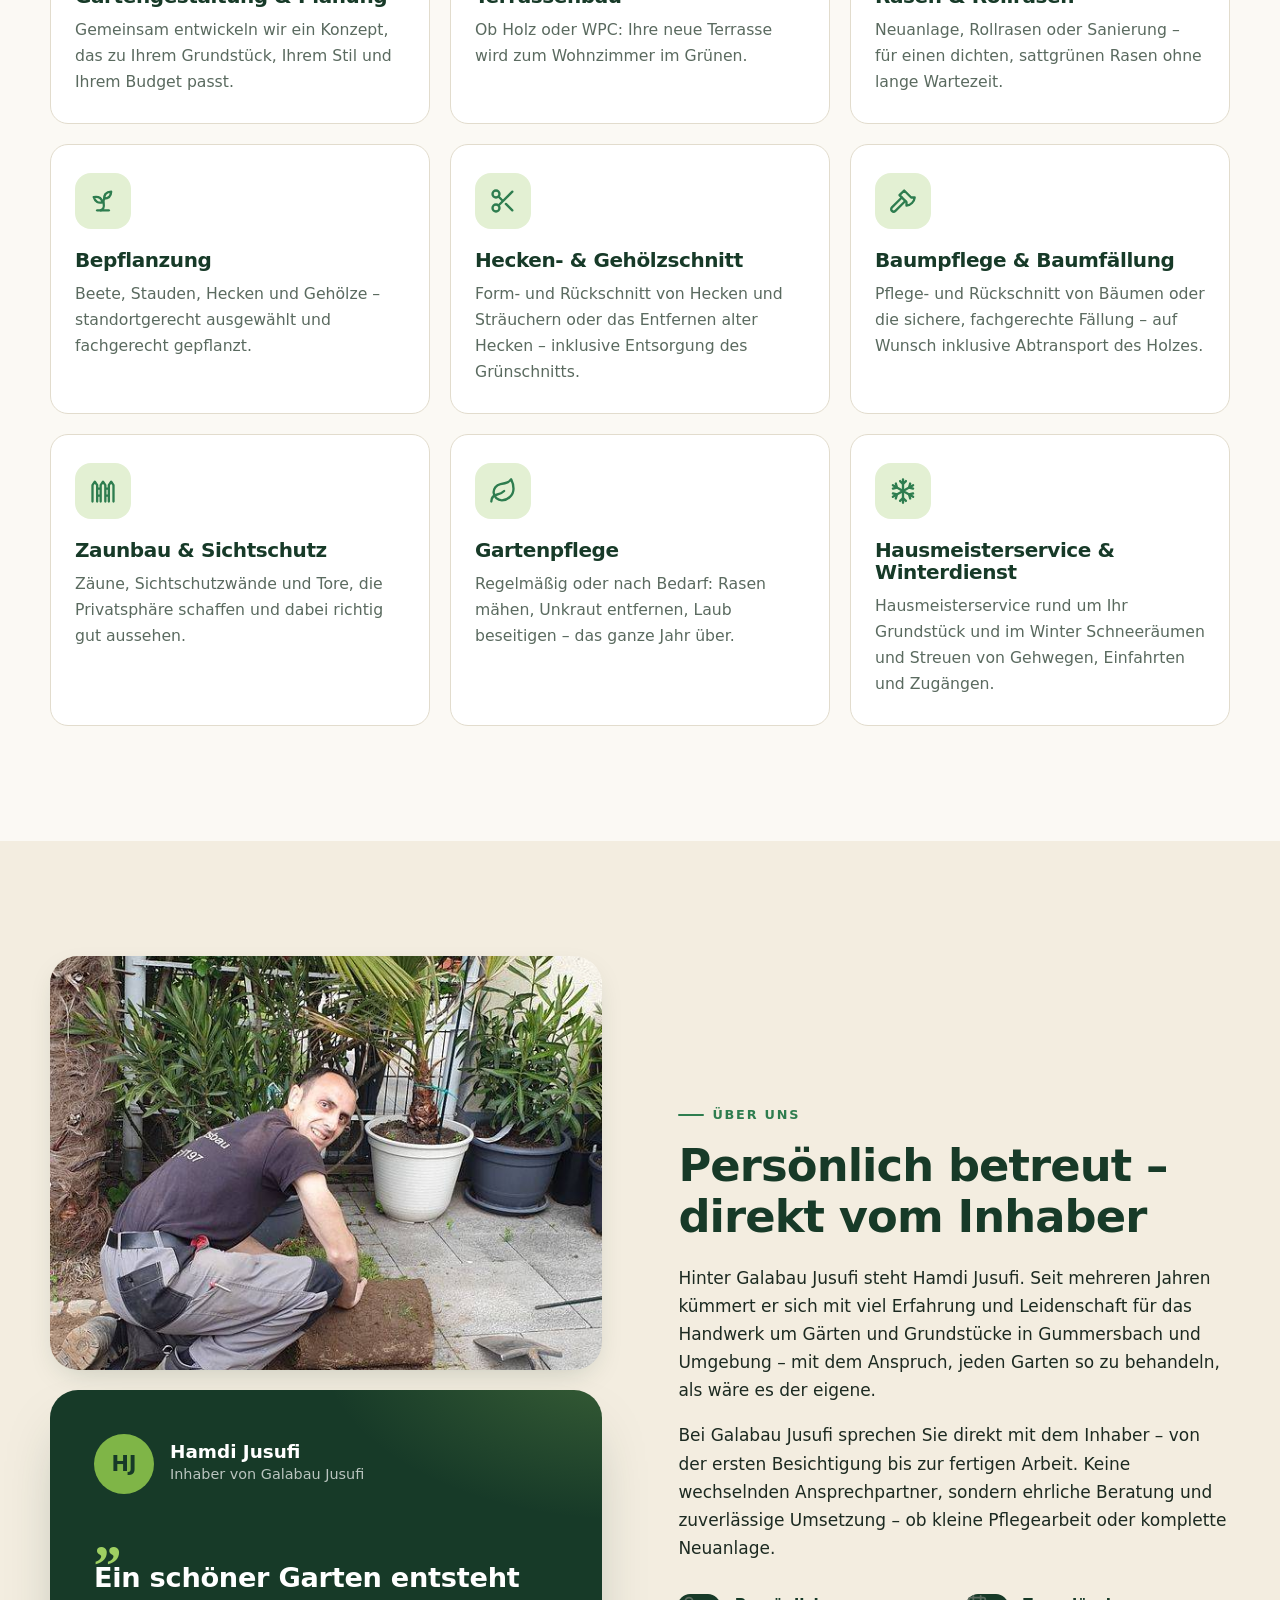
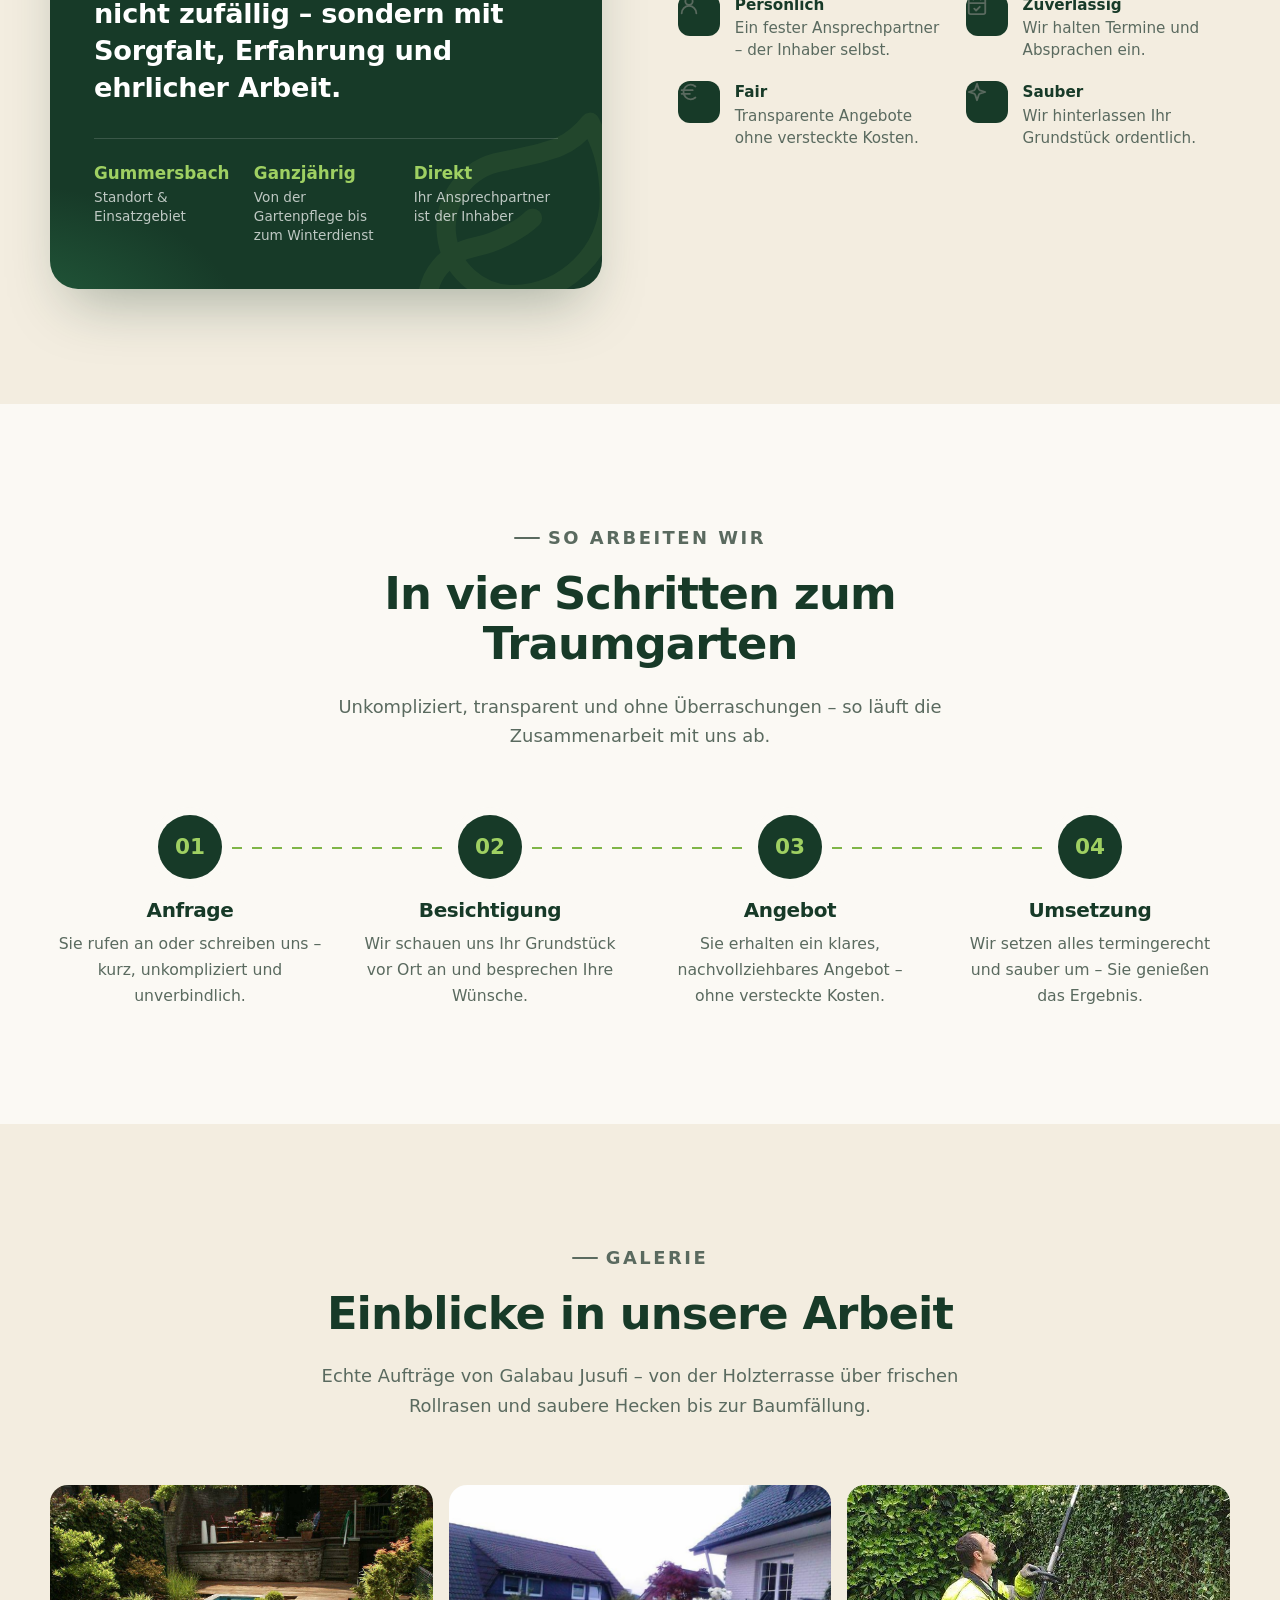
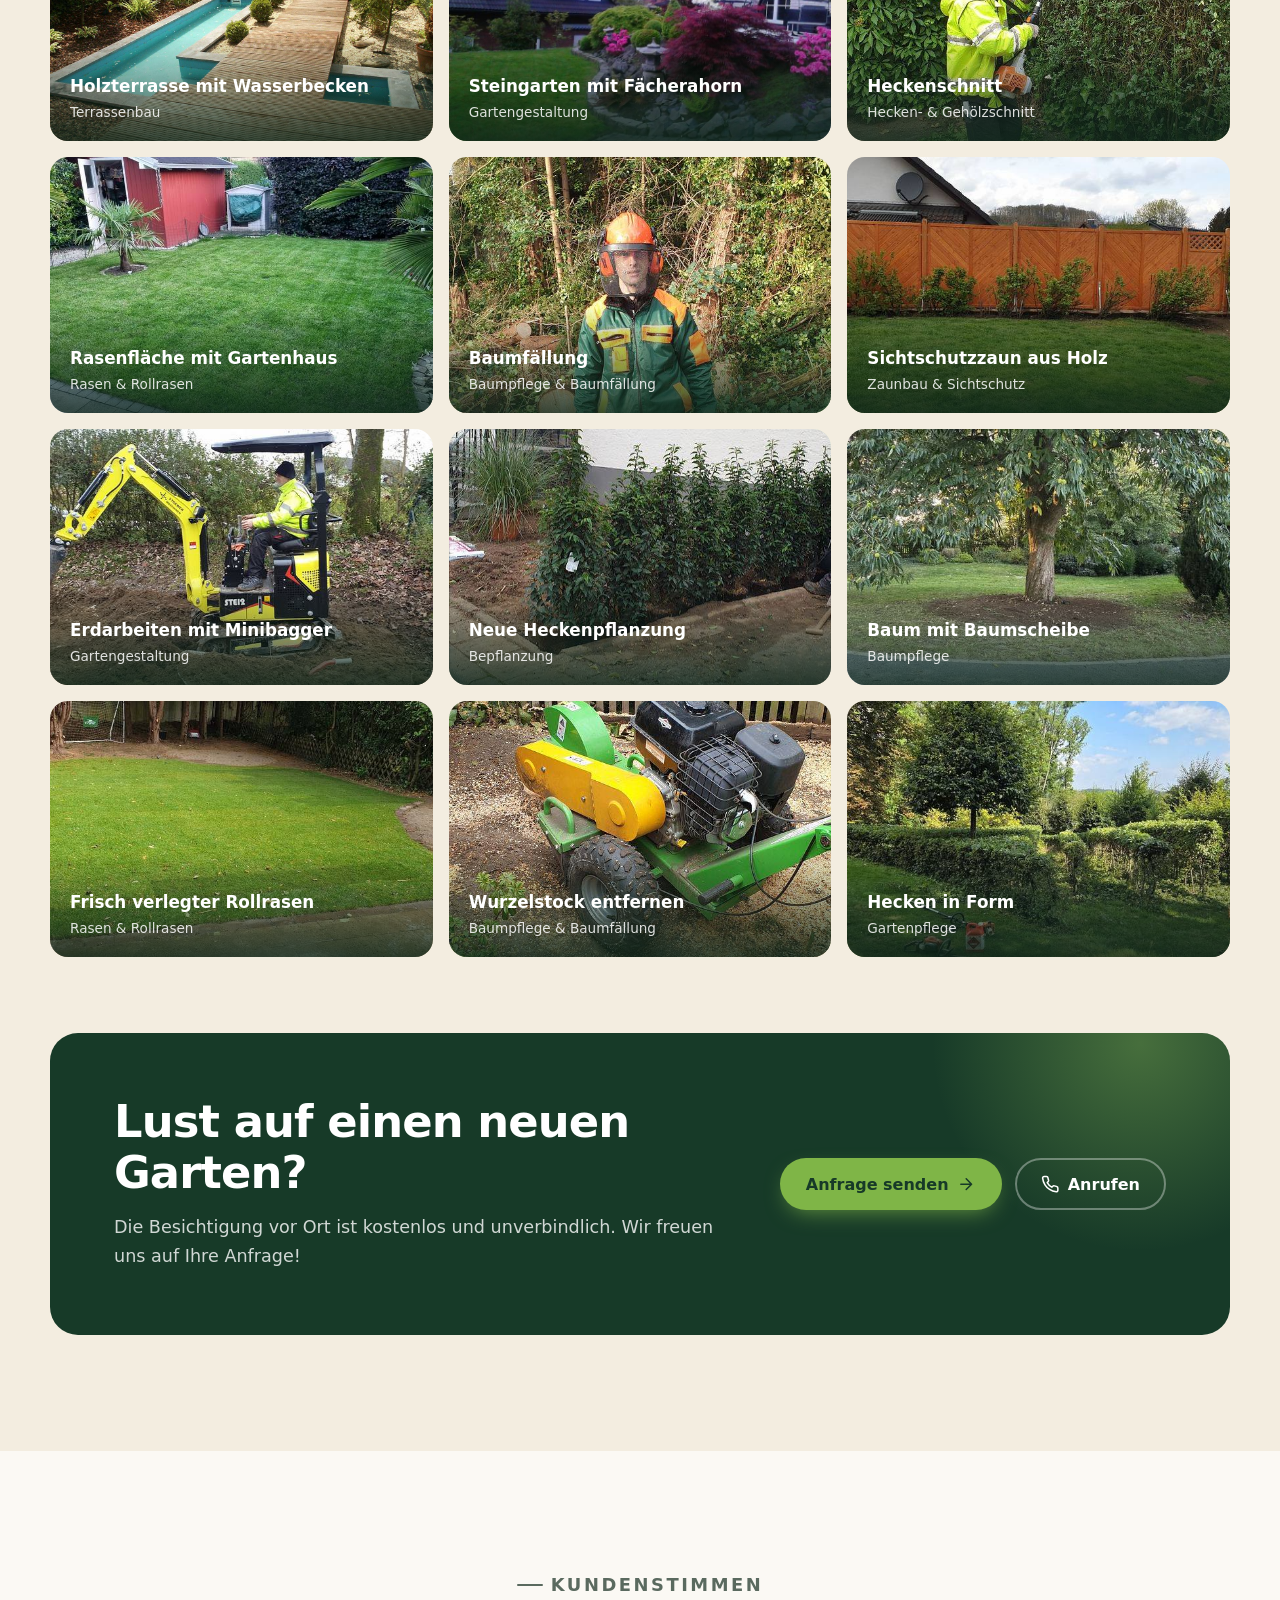
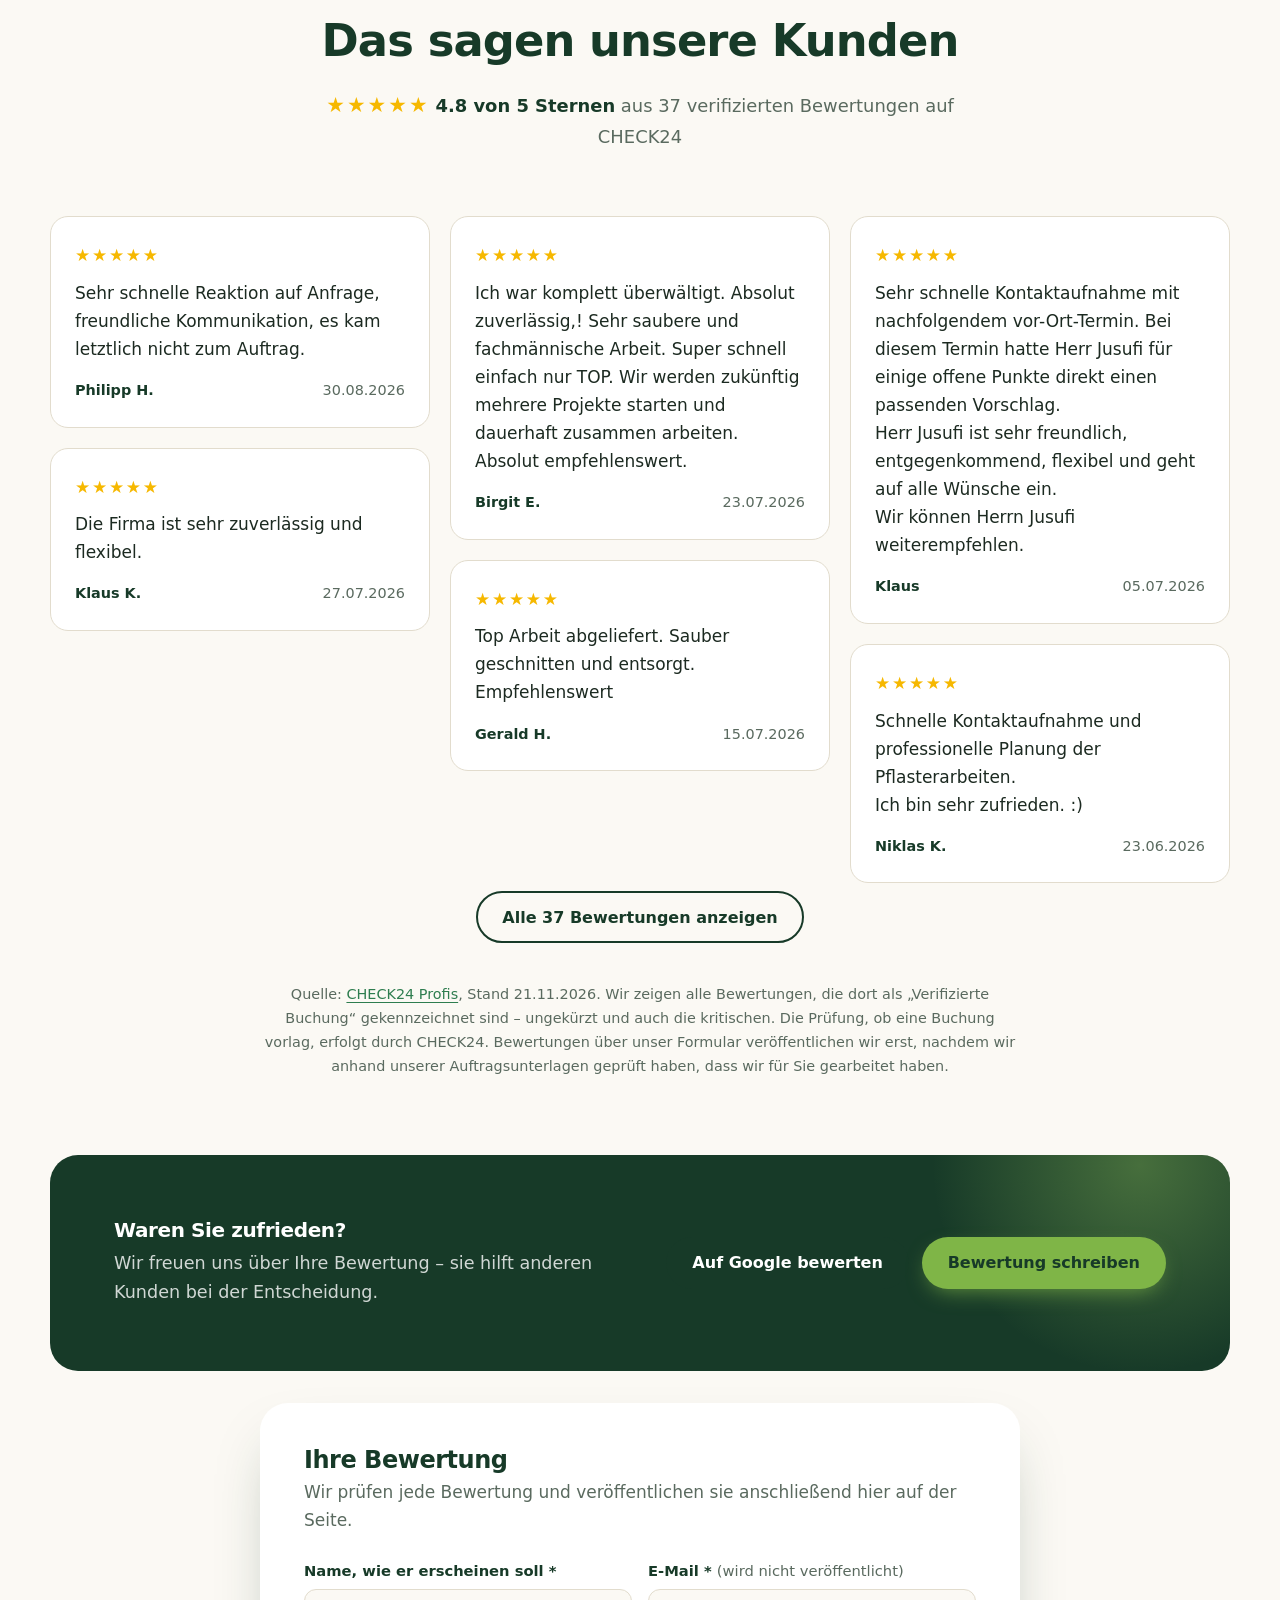
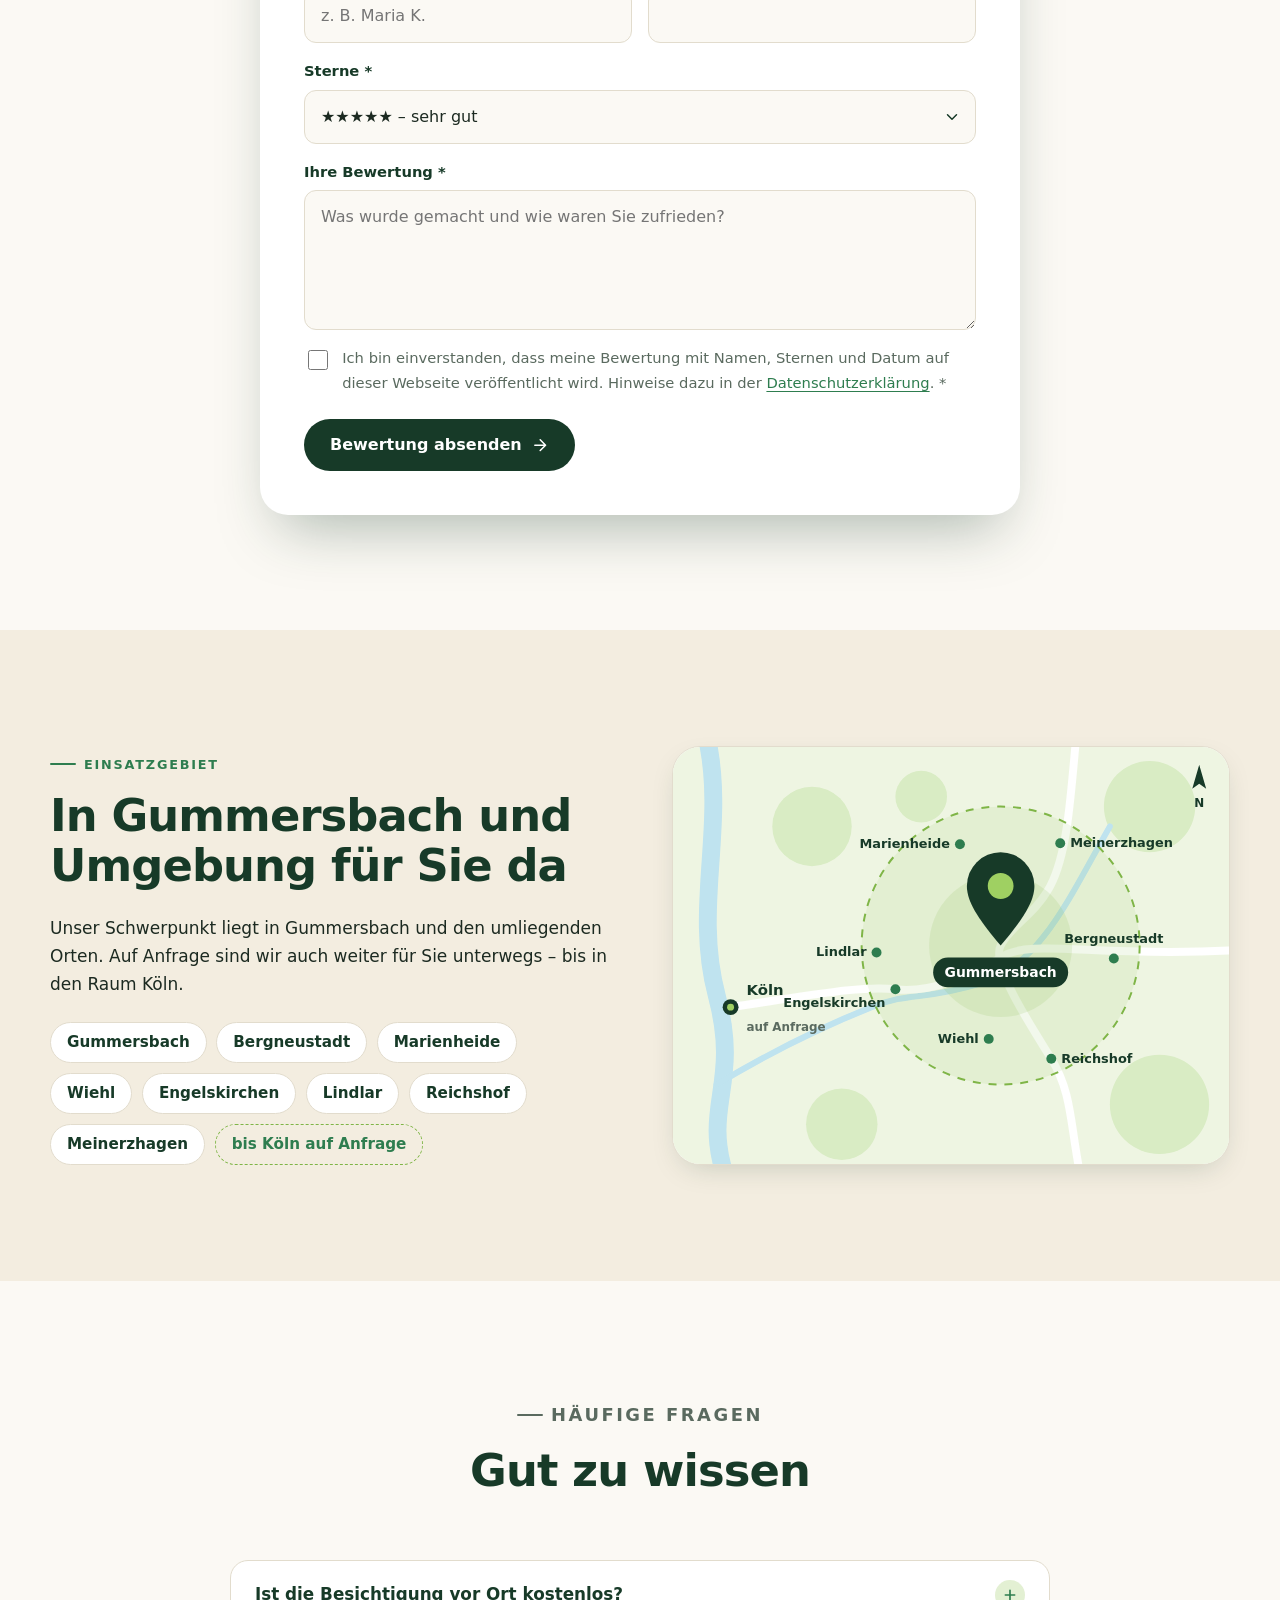
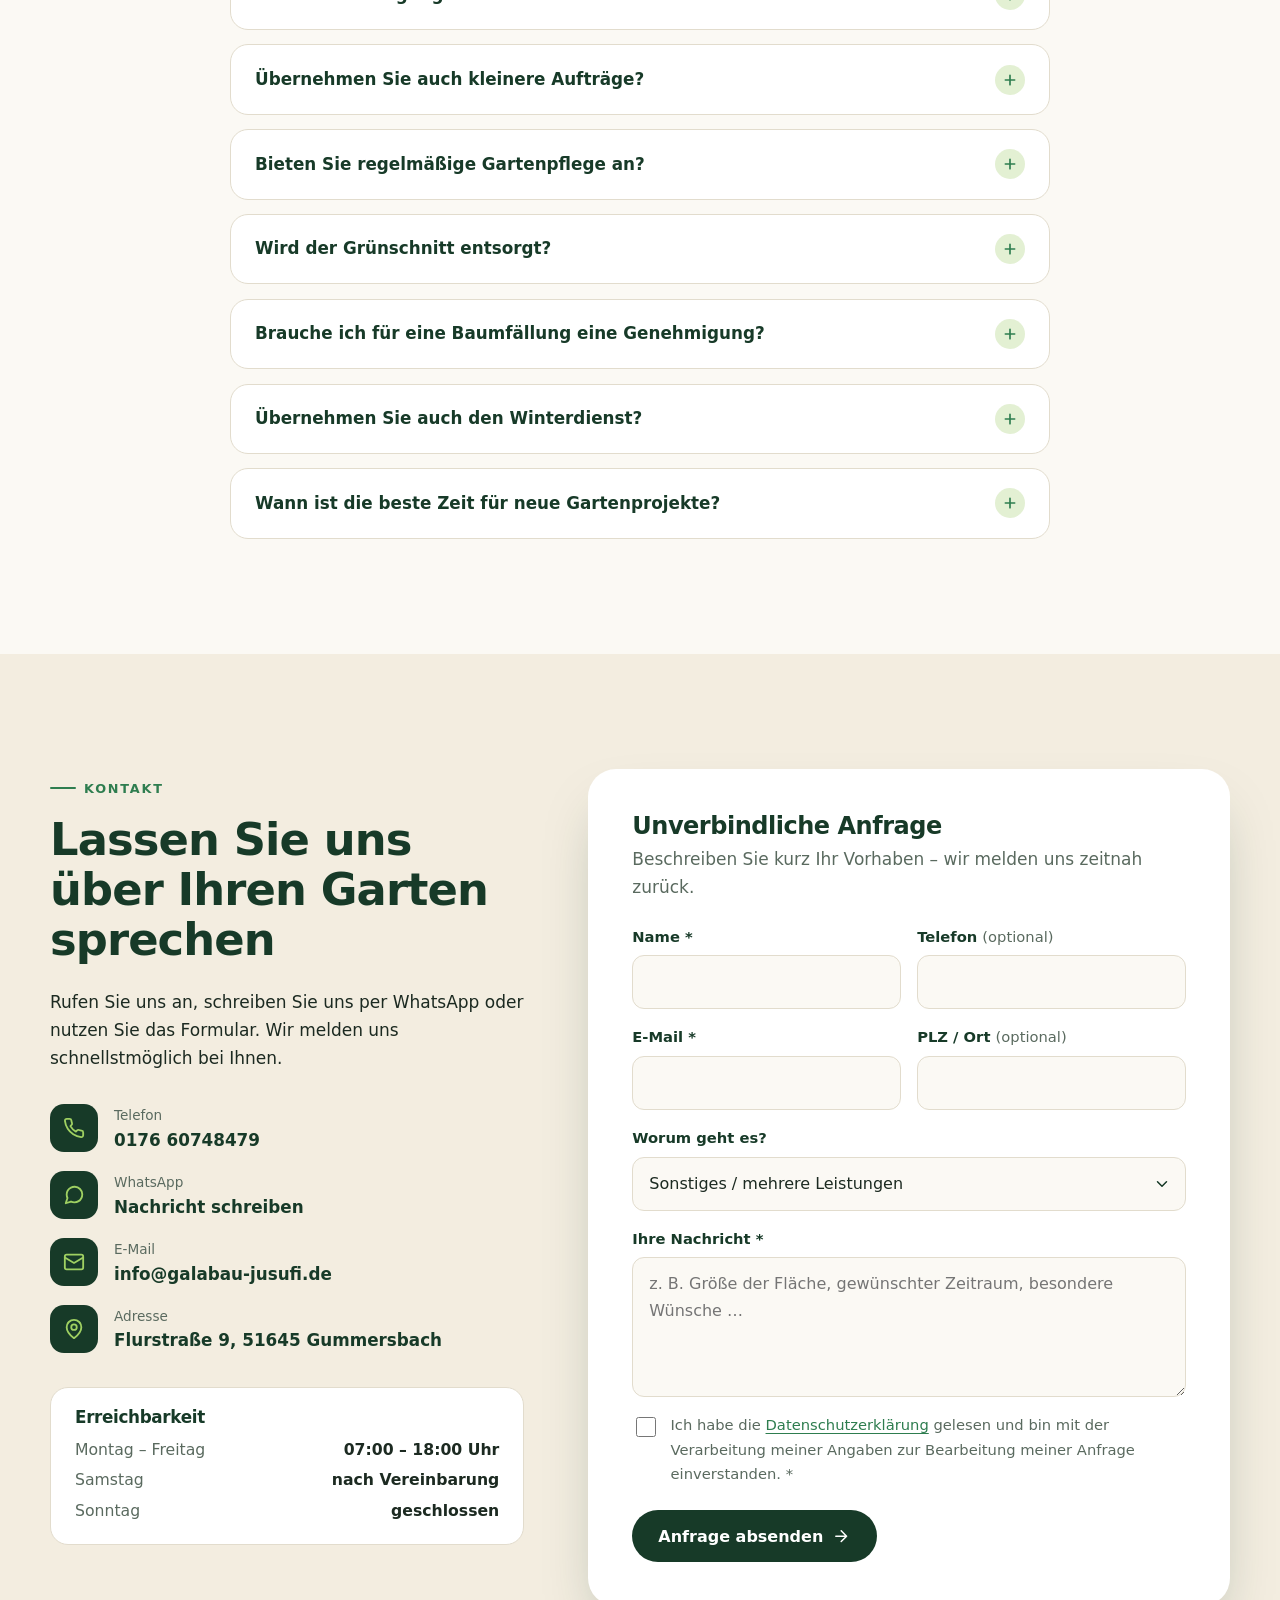
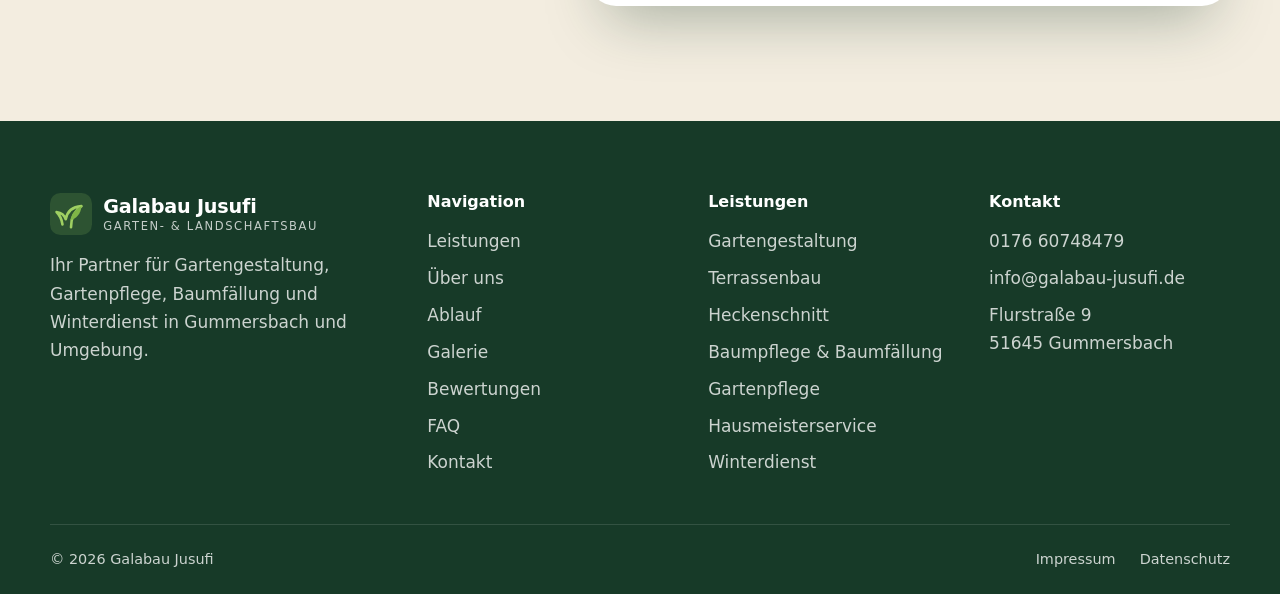
==== commit 1af5ce39: "Echte Fotos und alle Check24-Bewertungen statt KI-Symbolbildern - Titelbild, Galerie (12 Fotos) und " ====
--- a/index.html
+++ b/index.html
@@ -4,7 +4,7 @@
   <meta charset="utf-8">
   <meta name="viewport" content="width=device-width, initial-scale=1, viewport-fit=cover">
   <title>Galabau Jusufi – Garten- und Landschaftsbau in Gummersbach</title>
-  <meta name="description" content="Galabau Jusufi – Ihr Partner für Gartengestaltung, Terrassenbau, Rasen, Heckenschnitt, Baumfällung, Gartenpflege und Winterdienst in Gummersbach und Umgebung. Jetzt kostenlos anfragen!">
+  <meta name="description" content="Galabau Jusufi – Ihr Partner für Gartengestaltung, Terrassenbau, Rasen, Heckenschnitt, Baumpflege und Baumfällung, Gartenpflege, Hausmeisterservice und Winterdienst in Gummersbach und Umgebung. Jetzt kostenlos anfragen!">
   <!-- VOR GO-LIVE ENTFERNEN: verhindert, dass Google die Seite mit Platzhalter-Daten indexiert -->
   <meta name="robots" content="noindex, nofollow">
   <meta name="theme-color" content="#173a28">
@@ -21,7 +21,7 @@
     "@context": "https://schema.org",
     "@type": "HomeAndConstructionBusiness",
     "name": "Galabau Jusufi",
-    "description": "Garten- und Landschaftsbau: Gartengestaltung, Terrassenbau, Rasen, Heckenschnitt, Baumfällung, Zaunbau, Gartenpflege und Winterdienst.",
+    "description": "Garten- und Landschaftsbau: Gartengestaltung, Terrassenbau, Rasen, Heckenschnitt, Baumpflege, Baumfällung, Zaunbau, Gartenpflege, Hausmeisterservice und Winterdienst.",
     "telephone": "+49 176 60748479",
     "address": {
       "@type": "PostalAddress",
@@ -87,6 +87,7 @@
           <li><a href="#ueber-uns">Über uns</a></li>
           <li><a href="#ablauf">Ablauf</a></li>
           <li><a href="#galerie">Galerie</a></li>
+          <li><a href="#bewertungen">Bewertungen</a></li>
           <li><a href="#faq">FAQ</a></li>
         </ul>
         <a class="btn btn-primary" href="#kontakt">Angebot anfragen</a>
@@ -117,12 +118,12 @@
             <li><svg class="ic" aria-hidden="true"><use href="#i-check"/></svg>Kostenlose Besichtigung vor Ort</li>
             <li><svg class="ic" aria-hidden="true"><use href="#i-check"/></svg>Transparente Angebote</li>
             <li><svg class="ic" aria-hidden="true"><use href="#i-check"/></svg>Termintreu &amp; sauber</li>
+            <li><svg class="ic" aria-hidden="true"><use href="#i-check"/></svg><a href="#bewertungen">4,8 von 5 Sternen auf CHECK24</a></li>
           </ul>
         </div>
         <div class="hero-visual">
           <div class="hero-art">
-            <img src="assets/img/hero-terrasse-1400.jpg" width="1400" height="764" alt="Symbolbild: Holzterrasse mit Sitzmöbeln neben einem gepflegten Garten mit Rasen und Staudenbeeten" fetchpriority="high">
-            <span class="img-tag">Symbolbild (KI)</span>
+            <img src="assets/img/projekt-terrasse-1200.jpg" width="1200" height="900" alt="Von Galabau Jusufi gebaute Holzterrasse mit langem Wasserbecken, Buchsbaumkugeln und Bepflanzung" fetchpriority="high">
           </div>
           <div class="hero-badge">
             <span class="hero-badge-icon"><svg class="ic" aria-hidden="true"><use href="#i-leaf"/></svg></span>
@@ -168,12 +169,12 @@
           <article class="service-card reveal reveal-delay-1">
             <div class="service-icon"><svg class="ic" aria-hidden="true"><use href="#i-scissors"/></svg></div>
             <h3>Hecken- &amp; Gehölzschnitt</h3>
-            <p>Form- und Rückschnitt von Hecken, Sträuchern und kleineren Bäumen – inklusive Entsorgung des Grünschnitts.</p>
+            <p>Form- und Rückschnitt von Hecken und Sträuchern oder das Entfernen alter Hecken – inklusive Entsorgung des Grünschnitts.</p>
           </article>
           <article class="service-card reveal reveal-delay-2">
             <div class="service-icon"><svg class="ic" aria-hidden="true"><use href="#i-axe"/></svg></div>
-            <h3>Baumfällung</h3>
-            <p>Sichere und fachgerechte Fällung von Bäumen auf Ihrem Grundstück – auf Wunsch inklusive Abtransport des Holzes.</p>
+            <h3>Baumpflege &amp; Baumfällung</h3>
+            <p>Pflege- und Rückschnitt von Bäumen oder die sichere, fachgerechte Fällung – auf Wunsch inklusive Abtransport des Holzes.</p>
           </article>
           <article class="service-card reveal">
             <div class="service-icon"><svg class="ic" aria-hidden="true"><use href="#i-fence"/></svg></div>
@@ -187,8 +188,8 @@
           </article>
           <article class="service-card reveal reveal-delay-2">
             <div class="service-icon"><svg class="ic" aria-hidden="true"><use href="#i-snow"/></svg></div>
-            <h3>Winterdienst</h3>
-            <p>Schneeräumen und Streuen von Gehwegen, Einfahrten und Zugängen – damit Sie sicher durch den Winter kommen.</p>
+            <h3>Hausmeisterservice &amp; Winterdienst</h3>
+            <p>Hausmeisterservice rund um Ihr Grundstück und im Winter Schneeräumen und Streuen von Gehwegen, Einfahrten und Zugängen.</p>
           </article>
         </div>
       </div>
@@ -197,8 +198,8 @@
     <!-- ========== Über uns ========== -->
     <section class="section section-sand" id="ueber-uns" aria-labelledby="ueber-title">
       <div class="container about-grid">
-        <!-- Sobald es ein echtes Foto von Hamdi Jusufi gibt, kann es hier die Karte ergänzen. Kein KI-Bild einer Person verwenden. -->
         <div class="about-visual reveal">
+          <img class="about-photo" src="assets/img/hamdi-jusufi-583.jpg" width="583" height="1200" alt="Hamdi Jusufi beim Verlegen von Rollrasen" loading="lazy">
           <div class="about-card">
             <svg class="ic about-card-leaf" aria-hidden="true"><use href="#i-leaf"/></svg>
             <div class="about-person">
@@ -278,37 +279,60 @@
       <div class="container">
         <div class="section-head center reveal">
           <p class="eyebrow">Galerie</p>
-          <h2 id="galerie-title">Ideen für Ihren Garten</h2>
-          <p>Von der Holzterrasse über frischen Rollrasen und saubere Hecken bis zur geräumten Einfahrt im Winter – so vielfältig sind die Arbeiten, die wir für Sie übernehmen.</p>
-        </div>
-        <!-- Bilder tauschen: siehe KI-BILDER.md. Bildanzahl am besten durch 2 und 3 teilbar (Desktop 3 Spalten, Tablet 2). -->
+          <h2 id="galerie-title">Einblicke in unsere Arbeit</h2>
+          <p>Echte Aufträge von Galabau Jusufi – von der Holzterrasse über frischen Rollrasen und saubere Hecken bis zur Baumfällung.</p>
+        </div>
+        <!-- Echte Fotos von Galabau Jusufi (Quelle: Check24-Profil, Rohdaten lokal in check24/). Bildanzahl durch 2 und 3 teilbar halten (Desktop 3 Spalten, Tablet 2). -->
         <div class="gallery">
-          <button class="gallery-item reveal" type="button" aria-label="Bild Holzterrasse vergrößern">
-            <img src="assets/img/galerie-terrasse-800.jpg" srcset="assets/img/galerie-terrasse-800.jpg 800w, assets/img/galerie-terrasse-1376.jpg 1376w" sizes="(max-width: 600px) 100vw, (max-width: 920px) 50vw, 33vw" data-full="assets/img/galerie-terrasse-1376.jpg" width="1376" height="768" alt="Symbolbild: Holzterrasse mit Gartentisch und Stühlen an einem Einfamilienhaus, daneben gepflegter Rasen" loading="lazy">
-            <span class="gallery-caption"><strong>Holzterrasse</strong><span>Terrassenbau</span></span>
-          </button>
-          <button class="gallery-item reveal reveal-delay-1" type="button" aria-label="Bild Neuanlage mit Rollrasen vergrößern">
-            <img src="assets/img/galerie-rollrasen-800.jpg" srcset="assets/img/galerie-rollrasen-800.jpg 800w, assets/img/galerie-rollrasen-1376.jpg 1376w" sizes="(max-width: 600px) 100vw, (max-width: 920px) 50vw, 33vw" data-full="assets/img/galerie-rollrasen-1376.jpg" width="1376" height="768" style="object-position: 25% 50%" alt="Symbolbild: Frisch verlegter Rollrasen, daneben eine Palette mit Rasenrollen und eine Gartenwalze" loading="lazy">
-            <span class="gallery-caption"><strong>Neuanlage mit Rollrasen</strong><span>Rasen &amp; Rollrasen</span></span>
+          <button class="gallery-item reveal" type="button" aria-label="Bild Holzterrasse mit Wasserbecken vergrößern">
+            <img src="assets/img/projekt-terrasse-800.jpg" srcset="assets/img/projekt-terrasse-800.jpg 800w, assets/img/projekt-terrasse-1200.jpg 1200w" sizes="(max-width: 600px) 100vw, (max-width: 920px) 50vw, 33vw" data-full="assets/img/projekt-terrasse-1200.jpg" width="1200" height="900" alt="Holzterrasse mit langem Wasserbecken, Buchsbaumkugeln und Bepflanzung vor einem Wohnhaus" loading="lazy">
+            <span class="gallery-caption"><strong>Holzterrasse mit Wasserbecken</strong><span>Terrassenbau</span></span>
+          </button>
+          <button class="gallery-item reveal reveal-delay-1" type="button" aria-label="Bild Steingarten mit Fächerahorn vergrößern">
+            <img src="assets/img/projekt-steingarten-800.jpg" srcset="assets/img/projekt-steingarten-800.jpg 800w, assets/img/projekt-steingarten-1200.jpg 1200w" sizes="(max-width: 600px) 100vw, (max-width: 920px) 50vw, 33vw" data-full="assets/img/projekt-steingarten-1200.jpg" width="1200" height="900" alt="Hanggarten mit Natursteinen, rotem Fächerahorn, Azaleen und Rasen vor einem Einfamilienhaus" loading="lazy">
+            <span class="gallery-caption"><strong>Steingarten mit Fächerahorn</strong><span>Gartengestaltung</span></span>
           </button>
           <button class="gallery-item reveal reveal-delay-2" type="button" aria-label="Bild Heckenschnitt vergrößern">
-            <img src="assets/img/galerie-hecke-800.jpg" srcset="assets/img/galerie-hecke-800.jpg 800w, assets/img/galerie-hecke-1376.jpg 1376w" sizes="(max-width: 600px) 100vw, (max-width: 920px) 50vw, 33vw" data-full="assets/img/galerie-hecke-1376.jpg" width="1376" height="768" alt="Symbolbild: Frisch geschnittene Hecke vor einem Fachwerkhaus, davor Schnittgut auf einer Plane und eine Heckenschere" loading="lazy">
+            <img src="assets/img/projekt-heckenschnitt-583.jpg" width="583" height="1200" style="object-position: 50% 55%" alt="Hamdi Jusufi schneidet eine hohe Hecke mit einer Teleskop-Heckenschere" loading="lazy">
             <span class="gallery-caption"><strong>Heckenschnitt</strong><span>Hecken- &amp; Gehölzschnitt</span></span>
           </button>
-          <button class="gallery-item reveal" type="button" aria-label="Bild Baumfällung vergrößern">
-            <img src="assets/img/galerie-baumfaellung-800.jpg" srcset="assets/img/galerie-baumfaellung-800.jpg 800w, assets/img/galerie-baumfaellung-1376.jpg 1376w" sizes="(max-width: 600px) 100vw, (max-width: 920px) 50vw, 33vw" data-full="assets/img/galerie-baumfaellung-1376.jpg" width="1376" height="768" alt="Symbolbild: Baumstumpf nach einer Fällung mit Motorsäge, Forsthelm und gestapeltem Holz" loading="lazy">
-            <span class="gallery-caption"><strong>Baumfällung</strong><span>Bäume &amp; Gehölze</span></span>
-          </button>
-          <button class="gallery-item reveal reveal-delay-1" type="button" aria-label="Bild Sichtschutzzaun vergrößern">
-            <img src="assets/img/galerie-zaun-800.jpg" srcset="assets/img/galerie-zaun-800.jpg 800w, assets/img/galerie-zaun-1376.jpg 1376w" sizes="(max-width: 600px) 100vw, (max-width: 920px) 50vw, 33vw" data-full="assets/img/galerie-zaun-1376.jpg" width="1376" height="768" alt="Symbolbild: Sichtschutzzaun aus horizontalen Holzlatten mit Aluminiumpfosten, davor ein Beet mit Gräsern und Hortensien" loading="lazy">
-            <span class="gallery-caption"><strong>Sichtschutz aus Holz</strong><span>Zaunbau</span></span>
-          </button>
-          <button class="gallery-item reveal reveal-delay-2" type="button" aria-label="Bild Winterdienst vergrößern">
-            <img src="assets/img/galerie-winterdienst-800.jpg" srcset="assets/img/galerie-winterdienst-800.jpg 800w, assets/img/galerie-winterdienst-1376.jpg 1376w" sizes="(max-width: 600px) 100vw, (max-width: 920px) 50vw, 33vw" data-full="assets/img/galerie-winterdienst-1376.jpg" width="1376" height="768" alt="Symbolbild: Geräumte Hofeinfahrt vor einem Einfamilienhaus, Schneeschaufel am Zaun" loading="lazy">
-            <span class="gallery-caption"><strong>Winterdienst</strong><span>Räumen &amp; Streuen</span></span>
-          </button>
-        </div>
-        <p class="gallery-note">Alle Abbildungen auf dieser Seite sind KI-generierte Symbolbilder und zeigen keine konkreten Aufträge. Gern zeigen wir Ihnen bei der Besichtigung Beispiele aus unseren Projekten.</p>
+          <button class="gallery-item reveal" type="button" aria-label="Bild Rasenfläche mit Gartenhaus vergrößern">
+            <img src="assets/img/projekt-rasen-800.jpg" srcset="assets/img/projekt-rasen-800.jpg 800w, assets/img/projekt-rasen-1200.jpg 1200w" sizes="(max-width: 600px) 100vw, (max-width: 920px) 50vw, 33vw" data-full="assets/img/projekt-rasen-1200.jpg" width="1200" height="675" alt="Gepflegte Rasenfläche mit Hanfpalme vor einem roten Gartenhaus" loading="lazy">
+            <span class="gallery-caption"><strong>Rasenfläche mit Gartenhaus</strong><span>Rasen &amp; Rollrasen</span></span>
+          </button>
+          <button class="gallery-item reveal reveal-delay-1" type="button" aria-label="Bild Baumfällung vergrößern">
+            <img src="assets/img/projekt-baumfaellung-583.jpg" width="583" height="1200" style="object-position: 50% 30%" alt="Hamdi Jusufi in Forst-Schutzkleidung mit Helm und Gesichtsschutz im Wald" loading="lazy">
+            <span class="gallery-caption"><strong>Baumfällung</strong><span>Baumpflege &amp; Baumfällung</span></span>
+          </button>
+          <button class="gallery-item reveal reveal-delay-2" type="button" aria-label="Bild Sichtschutzzaun aus Holz vergrößern">
+            <img src="assets/img/projekt-zaun-800.jpg" srcset="assets/img/projekt-zaun-800.jpg 800w, assets/img/projekt-zaun-1200.jpg 1200w" sizes="(max-width: 600px) 100vw, (max-width: 920px) 50vw, 33vw" data-full="assets/img/projekt-zaun-1200.jpg" width="1200" height="583" alt="Sichtschutzzaun aus Holz mit neu gepflanzten Sträuchern vor einer Rasenfläche" loading="lazy">
+            <span class="gallery-caption"><strong>Sichtschutzzaun aus Holz</strong><span>Zaunbau &amp; Sichtschutz</span></span>
+          </button>
+          <button class="gallery-item reveal" type="button" aria-label="Bild Erdarbeiten mit Minibagger vergrößern">
+            <img src="assets/img/projekt-minibagger-800.jpg" srcset="assets/img/projekt-minibagger-800.jpg 800w, assets/img/projekt-minibagger-1200.jpg 1200w" sizes="(max-width: 600px) 100vw, (max-width: 920px) 50vw, 33vw" data-full="assets/img/projekt-minibagger-1200.jpg" width="1200" height="583" alt="Hamdi Jusufi bei Erdarbeiten mit einem Minibagger" loading="lazy">
+            <span class="gallery-caption"><strong>Erdarbeiten mit Minibagger</strong><span>Gartengestaltung</span></span>
+          </button>
+          <button class="gallery-item reveal reveal-delay-1" type="button" aria-label="Bild Neue Heckenpflanzung vergrößern">
+            <img src="assets/img/projekt-heckenpflanzung-583.jpg" width="583" height="1200" style="object-position: 50% 65%" alt="Frisch gepflanzte Hecke vor einem Mehrfamilienhaus" loading="lazy">
+            <span class="gallery-caption"><strong>Neue Heckenpflanzung</strong><span>Bepflanzung</span></span>
+          </button>
+          <button class="gallery-item reveal reveal-delay-2" type="button" aria-label="Bild Baum mit Baumscheibe vergrößern">
+            <img src="assets/img/projekt-baumpflege-800.jpg" srcset="assets/img/projekt-baumpflege-800.jpg 800w, assets/img/projekt-baumpflege-1200.jpg 1200w" sizes="(max-width: 600px) 100vw, (max-width: 920px) 50vw, 33vw" data-full="assets/img/projekt-baumpflege-1200.jpg" width="1200" height="554" alt="Großer Laubbaum mit gemulchter Baumscheibe auf einer Rasenfläche" loading="lazy">
+            <span class="gallery-caption"><strong>Baum mit Baumscheibe</strong><span>Baumpflege</span></span>
+          </button>
+          <button class="gallery-item reveal" type="button" aria-label="Bild Frisch verlegter Rollrasen vergrößern">
+            <img src="assets/img/projekt-rollrasen-800.jpg" srcset="assets/img/projekt-rollrasen-800.jpg 800w, assets/img/projekt-rollrasen-1200.jpg 1200w" sizes="(max-width: 600px) 100vw, (max-width: 920px) 50vw, 33vw" data-full="assets/img/projekt-rollrasen-1200.jpg" width="1200" height="583" alt="Frisch verlegter Rollrasen in einem Garten mit Holzzaun" loading="lazy">
+            <span class="gallery-caption"><strong>Frisch verlegter Rollrasen</strong><span>Rasen &amp; Rollrasen</span></span>
+          </button>
+          <button class="gallery-item reveal reveal-delay-1" type="button" aria-label="Bild Wurzelstock entfernen vergrößern">
+            <img src="assets/img/projekt-wurzelstock-583.jpg" width="583" height="1200" style="object-position: 50% 45%" alt="Wurzelstockfräse auf einer Fläche nach einer Baumfällung" loading="lazy">
+            <span class="gallery-caption"><strong>Wurzelstock entfernen</strong><span>Baumpflege &amp; Baumfällung</span></span>
+          </button>
+          <button class="gallery-item reveal reveal-delay-2" type="button" aria-label="Bild Hecken in Form vergrößern">
+            <img src="assets/img/projekt-gartenpflege-800.jpg" srcset="assets/img/projekt-gartenpflege-800.jpg 800w, assets/img/projekt-gartenpflege-1200.jpg 1200w" sizes="(max-width: 600px) 100vw, (max-width: 920px) 50vw, 33vw" data-full="assets/img/projekt-gartenpflege-1200.jpg" width="1200" height="554" alt="Großer Garten mit geschnittenen Formhecken und Bäumen" loading="lazy">
+            <span class="gallery-caption"><strong>Hecken in Form</strong><span>Gartenpflege</span></span>
+          </button>
+        </div>
 
         <div class="cta-band reveal">
           <div>
@@ -323,8 +347,265 @@
       </div>
     </section>
 
+    <!-- ========== Bewertungen ========== -->
+    <!-- Alle Bewertungen mit „Verifizierte Buchung“ von CHECK24 Profis, ungekürzt (Stand 21.11.2026). Antworten des Inhabers bewusst weggelassen. -->
+    <section class="section" id="bewertungen" aria-labelledby="bewertungen-title">
+      <div class="container">
+        <div class="section-head center reveal">
+          <p class="eyebrow">Kundenstimmen</p>
+          <h2 id="bewertungen-title">Das sagen unsere Kunden</h2>
+          <p class="rating-summary"><span class="stars" aria-hidden="true">★★★★★</span> <strong>4.8 von 5 Sternen</strong> aus 37 verifizierten Bewertungen auf CHECK24</p>
+        </div>
+        <div class="reviews">
+          <figure class="review">
+            <span class="stars" role="img" aria-label="5 von 5 Sternen">★★★★★</span>
+            <blockquote>Sehr schnelle Reaktion auf Anfrage, freundliche Kommunikation, es kam letztlich nicht zum Auftrag.</blockquote>
+            <figcaption><strong>Philipp H.</strong><time datetime="2026-08-30">30.08.2026</time></figcaption>
+          </figure>
+          <figure class="review">
+            <span class="stars" role="img" aria-label="5 von 5 Sternen">★★★★★</span>
+            <blockquote>Die Firma ist sehr zuverlässig und flexibel.</blockquote>
+            <figcaption><strong>Klaus K.</strong><time datetime="2026-07-27">27.07.2026</time></figcaption>
+          </figure>
+          <figure class="review">
+            <span class="stars" role="img" aria-label="5 von 5 Sternen">★★★★★</span>
+            <blockquote>Ich war komplett überwältigt. Absolut zuverlässig,! Sehr saubere und fachmännische Arbeit. Super schnell einfach nur TOP. Wir werden zukünftig mehrere Projekte starten und dauerhaft zusammen arbeiten. Absolut empfehlenswert.</blockquote>
+            <figcaption><strong>Birgit E.</strong><time datetime="2026-07-23">23.07.2026</time></figcaption>
+          </figure>
+          <figure class="review">
+            <span class="stars" role="img" aria-label="5 von 5 Sternen">★★★★★</span>
+            <blockquote>Top Arbeit abgeliefert. Sauber geschnitten und entsorgt. Empfehlenswert</blockquote>
+            <figcaption><strong>Gerald H.</strong><time datetime="2026-07-15">15.07.2026</time></figcaption>
+          </figure>
+          <figure class="review">
+            <span class="stars" role="img" aria-label="5 von 5 Sternen">★★★★★</span>
+            <blockquote>Sehr schnelle Kontaktaufnahme mit nachfolgendem vor-Ort-Termin. Bei diesem Termin hatte Herr Jusufi für einige offene Punkte direkt einen passenden Vorschlag.<br>Herr Jusufi ist sehr freundlich, entgegenkommend, flexibel und geht auf alle Wünsche ein.<br>Wir können Herrn Jusufi weiterempfehlen.</blockquote>
+            <figcaption><strong>Klaus</strong><time datetime="2026-07-05">05.07.2026</time></figcaption>
+          </figure>
+          <figure class="review">
+            <span class="stars" role="img" aria-label="5 von 5 Sternen">★★★★★</span>
+            <blockquote>Schnelle Kontaktaufnahme und professionelle Planung der Pflasterarbeiten.<br>Ich bin sehr zufrieden. :)</blockquote>
+            <figcaption><strong>Niklas K.</strong><time datetime="2026-06-23">23.06.2026</time></figcaption>
+          </figure>
+        </div>
+        <details class="reviews-more">
+          <summary class="btn btn-outline">Alle 37 Bewertungen anzeigen</summary>
+          <div class="reviews">
+          <figure class="review">
+            <span class="stars" role="img" aria-label="3 von 5 Sternen">★★★<span class="star-off">★★</span></span>
+            <blockquote>Arbeiten wurden ordnungsgemäß ausgeführt (dafür 5 *)<br>Angebot zunächst 300 €. Nach Zusendung der angeforderten Fotos sollten es max. 450 € sein. Tatsächlich waren es dann auf einmal 900 €. Keine Bereitschaft zur Kulanz; im Gegenteil, es wurde darauf hingewiesen, dass es üblich sei, noch Trinkgeld zu geben. (Dafür -1*).<br>RG kam nachts. Bereits um 14 Uhr, also ca. 14 Std. später hatte ich die 2. Mahnung und unzählige Anrufversuche. Dann kam die Androhung, dass er abends persönlich vorbei kommt und das Geld abholt, wenn die Überweisung nicht sofort erfolgt. Eine Vereinbarung der Zahlung innerhalb von wenigen Stunden nach Rechnungserhalt gab es selbstverständlich nicht. (Dafür -1*)<br>Bei 900 € hatte ich weit günstigere Angebote. Erst niedrige Angebote abzugeben und erst während der Arbeit dann den Preis kräftig zu erhöhen ist sicher nicht die feine Art...<br>Alles in allem daher nur 3*</blockquote>
+            <figcaption><strong>Anonyme Bewertung</strong><time datetime="2026-01-26">26.01.2026</time></figcaption>
+          </figure>
+          <figure class="review">
+            <span class="stars" role="img" aria-label="5 von 5 Sternen">★★★★★</span>
+            <blockquote>Herr Jusufi ist sehr zu empfehlen!<br>Er hält sich an Termine und Absprachen bzw. erledigt diese sehr schnell, sauber und akkurat.<br>Wir werden sicherlich erneut für Arbeiten, welche den Garten betreffen, auf ihn zukommen!</blockquote>
+            <figcaption><strong>ABC S.</strong><time datetime="2025-08-30">30.08.2025</time></figcaption>
+          </figure>
+          <figure class="review">
+            <span class="stars" role="img" aria-label="5 von 5 Sternen">★★★★★</span>
+            <blockquote>Zuverlässig, pünktlich und sehr freundlich. Alle Arbeiten wie vereinbart sehr sorgfältig ausgeführt. Gerne wieder, vielen Dank!</blockquote>
+            <figcaption><strong>Martin S.</strong><time datetime="2025-08-28">28.08.2025</time></figcaption>
+          </figure>
+          <figure class="review">
+            <span class="stars" role="img" aria-label="5 von 5 Sternen">★★★★★</span>
+            <blockquote>Herr, Jusufi<br>Ist ein sehr zuverlässiger und fachkündige Gärtner. Pünktlich gründlich und freundlich - Absolut empfehlenswert.</blockquote>
+            <figcaption><strong>Paraskevi S.</strong><time datetime="2025-08-12">12.08.2025</time></figcaption>
+          </figure>
+          <figure class="review">
+            <span class="stars" role="img" aria-label="5 von 5 Sternen">★★★★★</span>
+            <blockquote>Saubere Arbeit, alles erfolgte wie vorher besprochen</blockquote>
+            <figcaption><strong>Jens G.</strong><time datetime="2025-06-19">19.06.2025</time></figcaption>
+          </figure>
+          <figure class="review">
+            <span class="stars" role="img" aria-label="4 von 5 Sternen">★★★★<span class="star-off">★</span></span>
+            <blockquote>Bin sehr zufrieden, alles wieder sauber und geschnitten. Gern mal wieder. Danke.</blockquote>
+            <figcaption><strong>Gaby S.</strong><time datetime="2025-05-22">22.05.2025</time></figcaption>
+          </figure>
+          <figure class="review">
+            <span class="stars" role="img" aria-label="1 von 5 Sternen">★<span class="star-off">★★★★</span></span>
+            <blockquote>Ich kann Herrn Jusufi keine positive Bewertung geben. Eine einfache Aufgabe hat er nicht zu Ende gebracht, 2x wissentlich das falsche Material besorgt. Ein ca. 6 m langer, 80 cm breiter Kiesweg sollte als Anschluss an einen bestehenden mit dem farblich selben Material ausgebaut werden. Keine schwierige Aufgabe. Er hat nach Auftragsvergabe sofort begonnen, dann immer wieder auf sich warten lassen und auf anderen Baustellen gearbeitet. Am Ende, für eine falsche Ausführung einfach die Anzahlung zu behalten, wochenlang nicht zu melden, trotz Vereinbarung, ist unzuverlässig und kein professionelles Arbeitsverhalten.</blockquote>
+            <figcaption><strong>Peter K.</strong><time datetime="2025-05-19">19.05.2025</time></figcaption>
+          </figure>
+          <figure class="review">
+            <span class="stars" role="img" aria-label="4 von 5 Sternen">★★★★<span class="star-off">★</span></span>
+            <blockquote>Gute Arbeit gemacht und freundlich. Gerne wieder.</blockquote>
+            <figcaption><strong>K.</strong><time datetime="2024-10-30">30.10.2024</time></figcaption>
+          </figure>
+          <figure class="review">
+            <span class="stars" role="img" aria-label="5 von 5 Sternen">★★★★★</span>
+            <blockquote>sehr saubere und genaue Ausführung</blockquote>
+            <figcaption><strong>Anonyme Bewertung</strong><time datetime="2024-09-28">28.09.2024</time></figcaption>
+          </figure>
+          <figure class="review">
+            <span class="stars" role="img" aria-label="5 von 5 Sternen">★★★★★</span>
+            <blockquote>Super netter Kontakt und perfekte Arbeit. Schnell umgesetzt, ich bin begeistert. Ich werde Herrn Jusufi auf jeden Fall gerne nochmal buchen. Klare Empfehlung. Vielen Dank!</blockquote>
+            <figcaption><strong>Klare Empfehlung</strong><time datetime="2024-09-16">16.09.2024</time></figcaption>
+          </figure>
+          <figure class="review">
+            <span class="stars" role="img" aria-label="5 von 5 Sternen">★★★★★</span>
+            <blockquote>kompetentes Auftreten, herzliches naturverbunden Wesen und verlässliche und akurate Arbeitweise</blockquote>
+            <figcaption><strong>Frau W.</strong><time datetime="2024-09-06">06.09.2024</time></figcaption>
+          </figure>
+          <figure class="review">
+            <span class="stars" role="img" aria-label="5 von 5 Sternen">★★★★★</span>
+            <blockquote>Sehr zuverlässig und freundlich. Bin sehr zufrieden.</blockquote>
+            <figcaption><strong>Susann B.</strong><time datetime="2024-07-17">17.07.2024</time></figcaption>
+          </figure>
+          <figure class="review">
+            <span class="stars" role="img" aria-label="5 von 5 Sternen">★★★★★</span>
+            <blockquote>Verlässlich, zuverlässig, freundlich, kompetent, hat Ahnung von Garten und ist absolut weiterzuempfehlen.<br>Werde ihn auch für zukünftige Projekte in meinem Garten anfragen.<br>Er hat bisher alle meine Wünsche perfekt umgesetzt.<br>Er scheut sich vor keiner Arbeit, egal wie schwer.<br>👍👍👍👍👍👍👍👍👍👍👍👍👍👍👍👍👍</blockquote>
+            <figcaption><strong>Ludger M.</strong><time datetime="2024-07-09">09.07.2024</time></figcaption>
+          </figure>
+          <figure class="review">
+            <span class="stars" role="img" aria-label="5 von 5 Sternen">★★★★★</span>
+            <blockquote>Alles bestens gelaufen und ich kann Herr Jusufi auf jeden Fall weiterempfehlen. Alle meine Wünsche wurden umgesetzt. Vielen Dank nochmals!</blockquote>
+            <figcaption><strong>Anonyme Bewertung</strong><time datetime="2024-06-16">16.06.2024</time></figcaption>
+          </figure>
+          <figure class="review">
+            <span class="stars" role="img" aria-label="5 von 5 Sternen">★★★★★</span>
+            <blockquote>Herr Jusufi ist ein sehr freundlicher und hilfsbereiter Mensch.<br>Er arbeitet sehr zügig und hat alle Arbeiten zu meiner vollsten Zufriedenheit erledigt.<br>Ich werde zukünftig weiter mit ihm zusammen arbeiten und möchte ihn hier wärmstens empfehlen.</blockquote>
+            <figcaption><strong>Kristina B.</strong><time datetime="2024-06-04">04.06.2024</time></figcaption>
+          </figure>
+          <figure class="review">
+            <span class="stars" role="img" aria-label="5 von 5 Sternen">★★★★★</span>
+            <blockquote>Herr Jusufi ist ein unglaublich netter und fleißiger Gärtner. Er hat unserem Garten sehr gutgetan und die ihm aufgetragenen Arbeiten schnell und gewissenhaft erledigt. Wir sind sehr zufrieden!</blockquote>
+            <figcaption><strong>Anonyme Bewertung</strong><time datetime="2024-04-12">12.04.2024</time></figcaption>
+          </figure>
+          <figure class="review">
+            <span class="stars" role="img" aria-label="5 von 5 Sternen">★★★★★</span>
+            <blockquote>Super zuverlässig, gute Arbeit, fleißig und schnell.</blockquote>
+            <figcaption><strong>Hans K.</strong><time datetime="2024-04-06">06.04.2024</time></figcaption>
+          </figure>
+          <figure class="review">
+            <span class="stars" role="img" aria-label="5 von 5 Sternen">★★★★★</span>
+            <blockquote>Durchzuführende Arbeiten: Form - und Pflegeschnitt einer Thuja, -Lorbeer und Spierstrauch-Hecke sowie Entsorgen des Schnittguts. Wir waren mit der Arbeitsqualität, Termintreue und Fachkompetenz sowie der freundlichen und angenehmen Art des Herrn Jusufi sehr zufrieden. Der Preis war fair und angemessen. Ich kann Herrn Jusufi jederzeit empfehlen und würde ihn sofort für weitere Gartenarbeiten wieder beauftragen. Herr Jusufi, vielen Dank nochmal für die hervorragend durchgeführten Arbeiten.</blockquote>
+            <figcaption><strong>Wilson S.</strong><time datetime="2024-03-20">20.03.2024</time></figcaption>
+          </figure>
+          <figure class="review">
+            <span class="stars" role="img" aria-label="5 von 5 Sternen">★★★★★</span>
+            <blockquote>Sehr gründlich und zuverlässig!</blockquote>
+            <figcaption><strong>Anonyme Bewertung</strong><time datetime="2023-12-06">06.12.2023</time></figcaption>
+          </figure>
+          <figure class="review">
+            <span class="stars" role="img" aria-label="5 von 5 Sternen">★★★★★</span>
+            <blockquote>Herr Jusufi hat unsere Sträucher sehr schön geschnitten und auch eine ca. 7 Meter hohe Rotbuche so zurechtgestutzt, dass wieder SAT-Empfang möglich ist. Dazu ist er sehr geschickt in den Baum geklettert. Eine andere Gartenbaufirma wollte den Baum einfach fällen. Prima gemacht!</blockquote>
+            <figcaption><strong>Stefan A.</strong><time datetime="2023-10-06">06.10.2023</time></figcaption>
+          </figure>
+          <figure class="review">
+            <span class="stars" role="img" aria-label="5 von 5 Sternen">★★★★★</span>
+            <blockquote>Super guter, freundlicher und netter Handwerker. Sehr zu empfehlen!</blockquote>
+            <figcaption><strong>Sven J.</strong><time datetime="2023-09-09">09.09.2023</time></figcaption>
+          </figure>
+          <figure class="review">
+            <span class="stars" role="img" aria-label="5 von 5 Sternen">★★★★★</span>
+            <blockquote>Freundlicher Kontakt, gute Arbeit.</blockquote>
+            <figcaption><strong>K.</strong><time datetime="2023-06-06">06.06.2023</time></figcaption>
+          </figure>
+          <figure class="review">
+            <span class="stars" role="img" aria-label="5 von 5 Sternen">★★★★★</span>
+            <blockquote>Gut und schnell gearbeitet. Netter Kontakt. Gerne wieder!</blockquote>
+            <figcaption><strong>Ulrich G.</strong><time datetime="2023-05-11">11.05.2023</time></figcaption>
+          </figure>
+          <figure class="review">
+            <span class="stars" role="img" aria-label="5 von 5 Sternen">★★★★★</span>
+            <blockquote>Bin sehr zufrieden, alle Arbeiten wurden so ausgeführt, wie besprochen und vor allem sehr zeitnah. Keine versteckten Kosten, da zählt noch &quot;ein Mann ein Wort&quot;. Kann ich nur weiterempfehlen!</blockquote>
+            <figcaption><strong>Hans-Jürgen K.</strong><time datetime="2022-08-19">19.08.2022</time></figcaption>
+          </figure>
+          <figure class="review">
+            <span class="stars" role="img" aria-label="5 von 5 Sternen">★★★★★</span>
+            <blockquote>Die Gartenarbeit wurde durch Herrn Jusufi zuverlässig und gründlich durchgeführt. Wir werden ihn mit Sicherheit wieder beauftragen</blockquote>
+            <figcaption><strong>Herbert H.</strong><time datetime="2022-06-20">20.06.2022</time></figcaption>
+          </figure>
+          <figure class="review">
+            <span class="stars" role="img" aria-label="5 von 5 Sternen">★★★★★</span>
+            <blockquote>Alles gut, gute Arbeit , gerne beim nächsten Mal wieder. Danke</blockquote>
+            <figcaption><strong>Anonyme Bewertung</strong><time datetime="2021-10-21">21.10.2021</time></figcaption>
+          </figure>
+          <figure class="review">
+            <span class="stars" role="img" aria-label="5 von 5 Sternen">★★★★★</span>
+            <blockquote>Sehr gute Arbeit</blockquote>
+            <figcaption><strong>Christa W.</strong><time datetime="2021-07-10">10.07.2021</time></figcaption>
+          </figure>
+          <figure class="review">
+            <span class="stars" role="img" aria-label="5 von 5 Sternen">★★★★★</span>
+            <blockquote>Hier wurde einmal so richtig gründlich und vor allem nachhaltig sauber gemacht.Jetzt sieht unser Hang wieder aus wie ein Pflanzbeet und nicht wie ein Gebüsch.</blockquote>
+            <figcaption><strong>Heinz P.</strong><time datetime="2021-06-26">26.06.2021</time></figcaption>
+          </figure>
+          <figure class="review">
+            <span class="stars" role="img" aria-label="5 von 5 Sternen">★★★★★</span>
+            <blockquote>Herr Jusufi und sein Partner haben wirklich einen tollen Job gemacht. Der ganze Prozess war von Anfang bis Ende sehr kundenorientiert. Herr Jusufi hat sich viel Zeit genommen auf alle unsere Wünsche einzugehen. Er hat sehr gute Arbeit mit viel Einsatz abgeliefert und war sehr zuverlässig. Das Abtragen des alten Bodens, das Verlegen des Rollrasen und die Installation der Gardena Bewässerungsanlage lassen keine Wünsche offen. Sehr zu empfehlen!</blockquote>
+            <figcaption><strong>Joern J.</strong><time datetime="2021-06-05">05.06.2021</time></figcaption>
+          </figure>
+          <figure class="review">
+            <span class="stars" role="img" aria-label="5 von 5 Sternen">★★★★★</span>
+            <blockquote>Wir waren mit der Arbeit von Herrn Jusufi sehr zufrieden und können ihn bedenkenlos empfehlen!</blockquote>
+            <figcaption><strong>Manfred S.</strong><time datetime="2021-02-27">27.02.2021</time></figcaption>
+          </figure>
+          <figure class="review">
+            <span class="stars" role="img" aria-label="5 von 5 Sternen">★★★★★</span>
+            <blockquote>Sehr gute, schnelle und saubere Ausführung der beauftragten Leistung. Bin mit allem sehr zufrieden.</blockquote>
+            <figcaption><strong>Viktor S.</strong><time datetime="2021-02-09">09.02.2021</time></figcaption>
+          </figure>
+          </div>
+        </details>
+        <p class="reviews-note">Quelle: <a href="https://handwerk.check24.de" target="_blank" rel="noopener">CHECK24 Profis</a>, Stand 21.11.2026. Wir zeigen alle Bewertungen, die dort als „Verifizierte Buchung“ gekennzeichnet sind – ungekürzt und auch die kritischen. Die Prüfung, ob eine Buchung vorlag, erfolgt durch CHECK24. Bewertungen über unser Formular veröffentlichen wir erst, nachdem wir anhand unserer Auftragsunterlagen geprüft haben, dass wir für Sie gearbeitet haben.</p>
+
+        <div class="cta-band reveal">
+          <div>
+            <h3>Waren Sie zufrieden?</h3>
+            <p>Wir freuen uns über Ihre Bewertung – sie hilft anderen Kunden bei der Entscheidung.</p>
+          </div>
+          <div class="cta-actions">
+            <!-- Link zum Google-Unternehmensprofil („Rezension schreiben“) eintragen und hidden entfernen -->
+            <a class="btn btn-dark" href="#" target="_blank" rel="noopener" hidden>Auf Google bewerten</a>
+            <a class="btn btn-primary" href="#bewertung-schreiben">Bewertung schreiben</a>
+          </div>
+        </div>
+
+        <div class="form-card review-form" id="bewertung-schreiben">
+          <h3>Ihre Bewertung</h3>
+          <p>Wir prüfen jede Bewertung und veröffentlichen sie anschließend hier auf der Seite.</p>
+          <form id="review-form" data-subject="Bewertung über die Webseite" data-success="Vielen Dank für Ihre Bewertung! Wir prüfen sie und veröffentlichen sie in Kürze." novalidate>
+            <div class="form-grid">
+              <div class="field">
+                <label for="r-name">Name, wie er erscheinen soll *</label>
+                <input id="r-name" name="name" type="text" autocomplete="name" placeholder="z. B. Maria K." required>
+              </div>
+              <div class="field">
+                <label for="r-email">E-Mail * <span class="opt">(wird nicht veröffentlicht)</span></label>
+                <input id="r-email" name="email" type="email" autocomplete="email" required>
+              </div>
+              <div class="field full">
+                <label for="r-rating">Sterne *</label>
+                <select id="r-rating" name="rating" required>
+                  <option value="5">★★★★★ – sehr gut</option>
+                  <option value="4">★★★★ – gut</option>
+                  <option value="3">★★★ – befriedigend</option>
+                  <option value="2">★★ – ausreichend</option>
+                  <option value="1">★ – mangelhaft</option>
+                </select>
+              </div>
+              <div class="field full">
+                <label for="r-text">Ihre Bewertung *</label>
+                <textarea id="r-text" name="message" required placeholder="Was wurde gemacht und wie waren Sie zufrieden?"></textarea>
+              </div>
+              <label class="checkbox">
+                <input type="checkbox" name="publish" required>
+                <span>Ich bin einverstanden, dass meine Bewertung mit Namen, Sternen und Datum auf dieser Webseite veröffentlicht wird. Hinweise dazu in der <a href="datenschutz.html#bewertungen">Datenschutzerklärung</a>. *</span>
+              </label>
+              <input class="hp-field" type="checkbox" name="botcheck" tabindex="-1" autocomplete="off" aria-hidden="true">
+            </div>
+            <div class="form-footer">
+              <button class="btn btn-dark" type="submit">Bewertung absenden <svg class="ic" aria-hidden="true"><use href="#i-arrow"/></svg></button>
+              <p class="form-status" role="status" aria-live="polite"></p>
+            </div>
+          </form>
+        </div>
+      </div>
+    </section>
+
     <!-- ========== Einsatzgebiet ========== -->
-    <section class="section" id="einsatzgebiet" aria-labelledby="gebiet-title">
+    <section class="section section-sand" id="einsatzgebiet" aria-labelledby="gebiet-title">
       <div class="container area-grid">
         <div class="reveal">
           <p class="eyebrow">Einsatzgebiet</p>
@@ -388,7 +669,7 @@
     </section>
 
     <!-- ========== FAQ ========== -->
-    <section class="section section-sand" id="faq" aria-labelledby="faq-title">
+    <section class="section" id="faq" aria-labelledby="faq-title">
       <div class="container">
         <div class="section-head center reveal">
           <p class="eyebrow">Häufige Fragen</p>
@@ -428,7 +709,7 @@
     </section>
 
     <!-- ========== Kontakt ========== -->
-    <section class="section" id="kontakt" aria-labelledby="kontakt-title">
+    <section class="section section-sand" id="kontakt" aria-labelledby="kontakt-title">
       <div class="container contact-grid">
         <div class="reveal">
           <p class="eyebrow">Kontakt</p>
@@ -465,7 +746,7 @@
         <div class="form-card reveal reveal-delay-1">
           <h3>Unverbindliche Anfrage</h3>
           <p>Beschreiben Sie kurz Ihr Vorhaben – wir melden uns zeitnah zurück.</p>
-          <form id="contact-form" novalidate>
+          <form id="contact-form" data-subject="Anfrage über die Webseite" data-success="Vielen Dank für Ihre Anfrage! Wir melden uns schnellstmöglich bei Ihnen." novalidate>
             <div class="form-grid">
               <div class="field">
                 <label for="f-name">Name *</label>
@@ -491,10 +772,10 @@
                   <option>Rasen &amp; Rollrasen</option>
                   <option>Bepflanzung</option>
                   <option>Hecken- &amp; Gehölzschnitt</option>
-                  <option>Baumfällung</option>
+                  <option>Baumpflege &amp; Baumfällung</option>
                   <option>Zaunbau &amp; Sichtschutz</option>
                   <option>Gartenpflege</option>
-                  <option>Winterdienst</option>
+                  <option>Hausmeisterservice &amp; Winterdienst</option>
                   <option selected>Sonstiges / mehrere Leistungen</option>
                 </select>
               </div>
@@ -534,6 +815,7 @@
           <li><a href="#ueber-uns">Über uns</a></li>
           <li><a href="#ablauf">Ablauf</a></li>
           <li><a href="#galerie">Galerie</a></li>
+          <li><a href="#bewertungen">Bewertungen</a></li>
           <li><a href="#faq">FAQ</a></li>
           <li><a href="#kontakt">Kontakt</a></li>
         </ul>
@@ -544,8 +826,9 @@
           <li><a href="#leistungen">Gartengestaltung</a></li>
           <li><a href="#leistungen">Terrassenbau</a></li>
           <li><a href="#leistungen">Heckenschnitt</a></li>
-          <li><a href="#leistungen">Baumfällung</a></li>
+          <li><a href="#leistungen">Baumpflege &amp; Baumfällung</a></li>
           <li><a href="#leistungen">Gartenpflege</a></li>
+          <li><a href="#leistungen">Hausmeisterservice</a></li>
           <li><a href="#leistungen">Winterdienst</a></li>
         </ul>
       </div>
--- a/css/style.css
+++ b/css/style.css
@@ -184,6 +184,7 @@
 .hero-trust { display: flex; flex-wrap: wrap; gap: .6rem 1.6rem; list-style: none; margin: 0; padding: 0; }
 .hero-trust li { display: flex; align-items: center; gap: .5rem; font-size: .95rem; color: rgba(255, 255, 255, .85); }
 .hero-trust svg { width: 20px; height: 20px; color: var(--leaf-bright); flex-shrink: 0; }
+.hero-trust a { color: inherit; text-decoration: underline; text-underline-offset: 3px; }
 
 .hero-visual { position: relative; }
 .hero-art {
@@ -191,12 +192,7 @@
   aspect-ratio: 4 / 4.4; background: #cfe7b0; transform: rotate(1.5deg);
 }
 .hero-art { position: relative; }
-.hero-art svg, .hero-art img { width: 100%; height: 100%; object-fit: cover; object-position: 70% 50%; }
-.img-tag {
-  position: absolute; top: .9rem; right: .9rem; z-index: 1; pointer-events: none;
-  background: rgba(15, 38, 26, .62); color: rgba(255, 255, 255, .92);
-  font-size: .72rem; font-weight: 600; letter-spacing: .02em; padding: .3rem .65rem; border-radius: 999px;
-}
+.hero-art svg, .hero-art img { width: 100%; height: 100%; object-fit: cover; }
 .hero-badge {
   position: absolute; left: -1.5rem; bottom: 2rem; background: var(--white); color: var(--text);
   border-radius: var(--radius); padding: 1rem 1.2rem; box-shadow: var(--shadow-lg);
@@ -252,6 +248,10 @@
 .service-card p { color: var(--muted); font-size: .98rem; margin: 0; }
 
 /* ---------- Über uns ---------- */
+.about-photo {
+  width: 100%; aspect-ratio: 4 / 3; object-fit: cover; object-position: 50% 45%;
+  border-radius: var(--radius-lg); box-shadow: var(--shadow); margin-bottom: 1.25rem;
+}
 .about-grid { display: grid; grid-template-columns: 1fr 1fr; gap: clamp(2.5rem, 6vw, 5rem); align-items: center; }
 .about-card {
   position: relative; overflow: hidden; color: var(--white);
@@ -324,7 +324,25 @@
 }
 .gallery-caption strong { display: block; font-size: 1.05rem; line-height: 1.25; }
 .gallery-caption span { font-size: .85rem; opacity: .85; }
-.gallery-note { text-align: center; color: var(--muted); font-size: .95rem; margin-top: 1.5rem; }
+
+/* ---------- Bewertungen ---------- */
+.stars { color: #f6b800; letter-spacing: .1em; }
+.star-off { color: var(--line); }
+.rating-summary .stars { font-size: 1.3rem; }
+.rating-summary strong { color: var(--forest); }
+.reviews { columns: 3 300px; column-gap: 1.25rem; }
+.review {
+  break-inside: avoid; margin: 0 0 1.25rem; background: var(--white);
+  border: 1px solid var(--line); border-radius: var(--radius); padding: 1.5rem;
+}
+.review blockquote { margin: .6rem 0 1rem; color: var(--text); }
+.review figcaption { display: flex; justify-content: space-between; gap: 1rem; font-size: .9rem; color: var(--muted); }
+.review figcaption strong { color: var(--forest); }
+.reviews-more > summary { display: flex; width: fit-content; margin: .5rem auto 1.5rem; cursor: pointer; list-style: none; }
+.reviews-more > summary::-webkit-details-marker { display: none; }
+.reviews-more[open] > summary { display: none; }
+.reviews-note { color: var(--muted); font-size: .9rem; max-width: 760px; margin: 1rem auto 0; text-align: center; }
+.review-form { max-width: 760px; margin: 2rem auto 0; scroll-margin-top: calc(var(--header-h) + 1rem); }
 
 /* ---------- CTA-Band ---------- */
 .cta-band {
@@ -336,7 +354,7 @@
   content: ""; position: absolute; width: 420px; height: 420px; right: -120px; top: -200px; border-radius: 50%;
   background: radial-gradient(circle, rgba(159, 208, 98, .35), transparent 70%);
 }
-.cta-band h2 { color: var(--white); margin-bottom: .35em; }
+.cta-band h2, .cta-band h3 { color: var(--white); margin-bottom: .35em; }
 .cta-band p { color: rgba(255, 255, 255, .8); margin: 0; font-size: 1.1rem; }
 .cta-band .cta-actions { display: flex; flex-wrap: wrap; gap: .8rem; position: relative; }
 
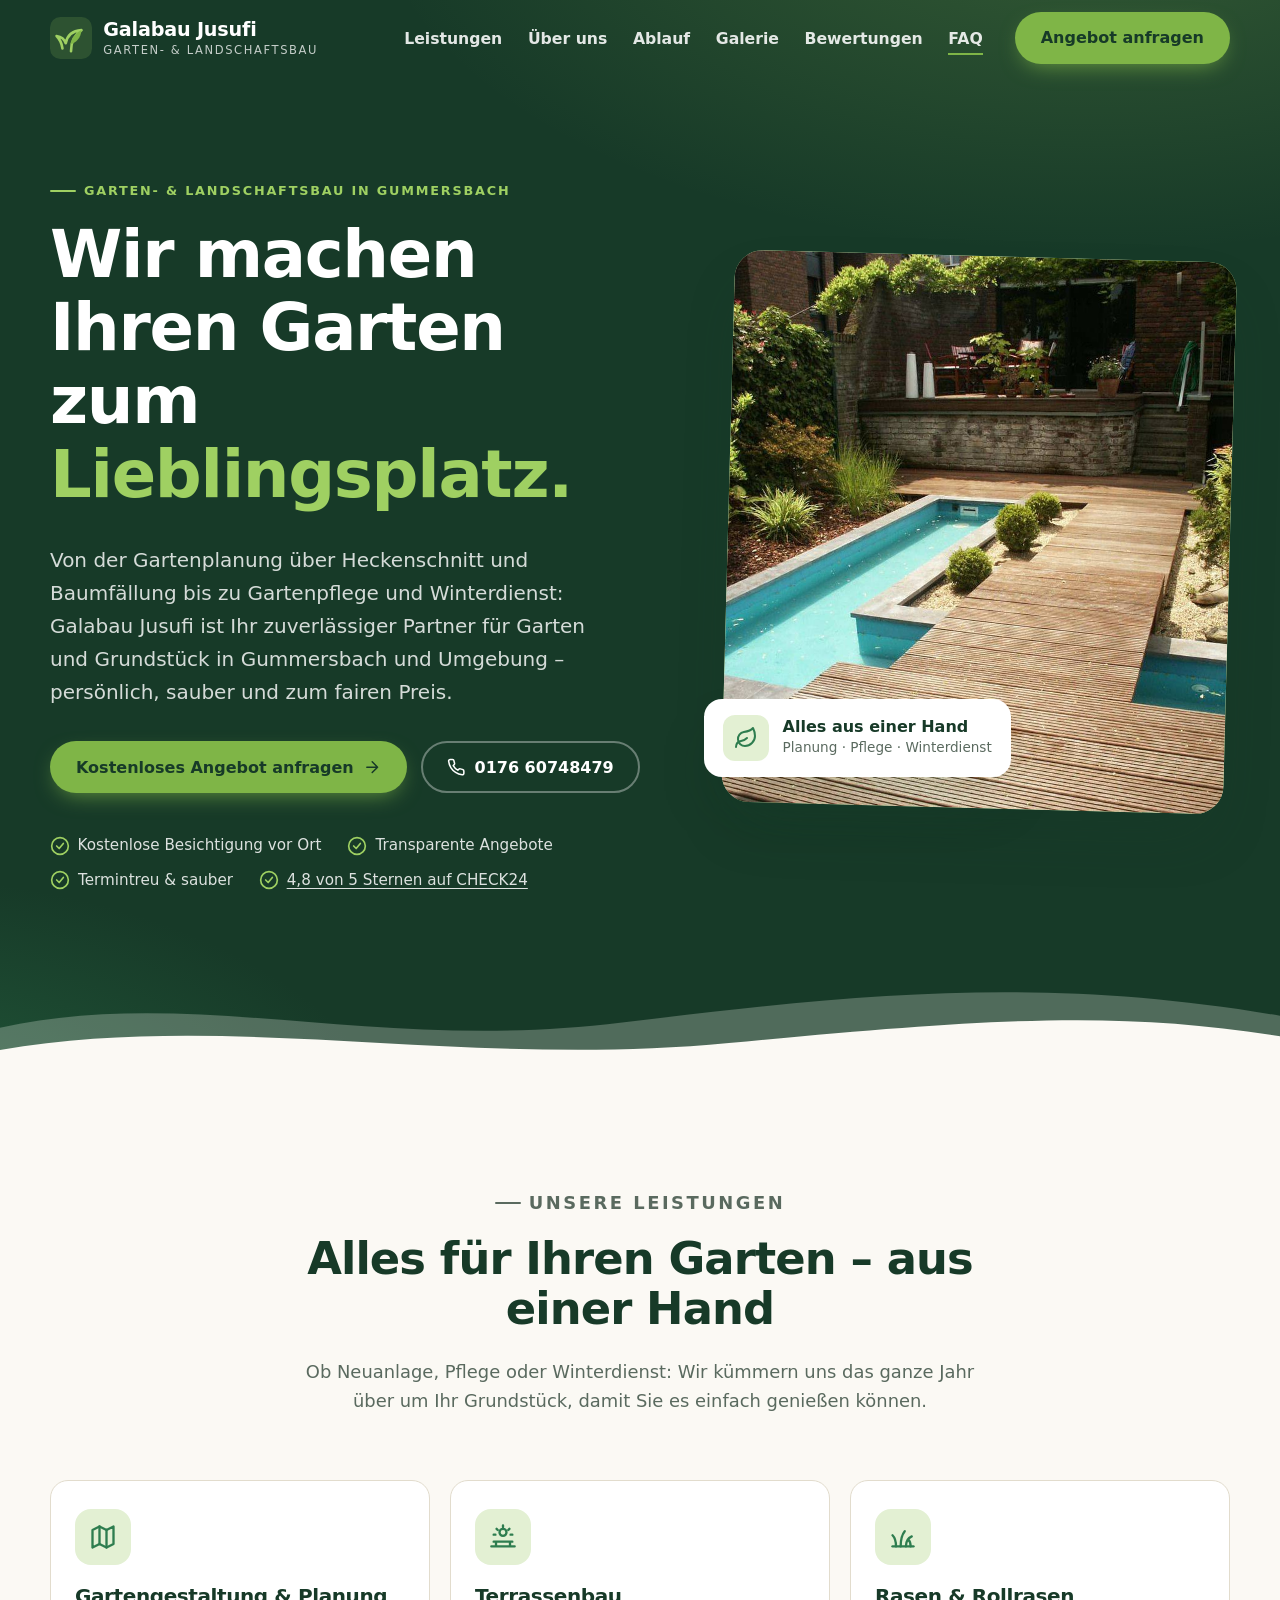
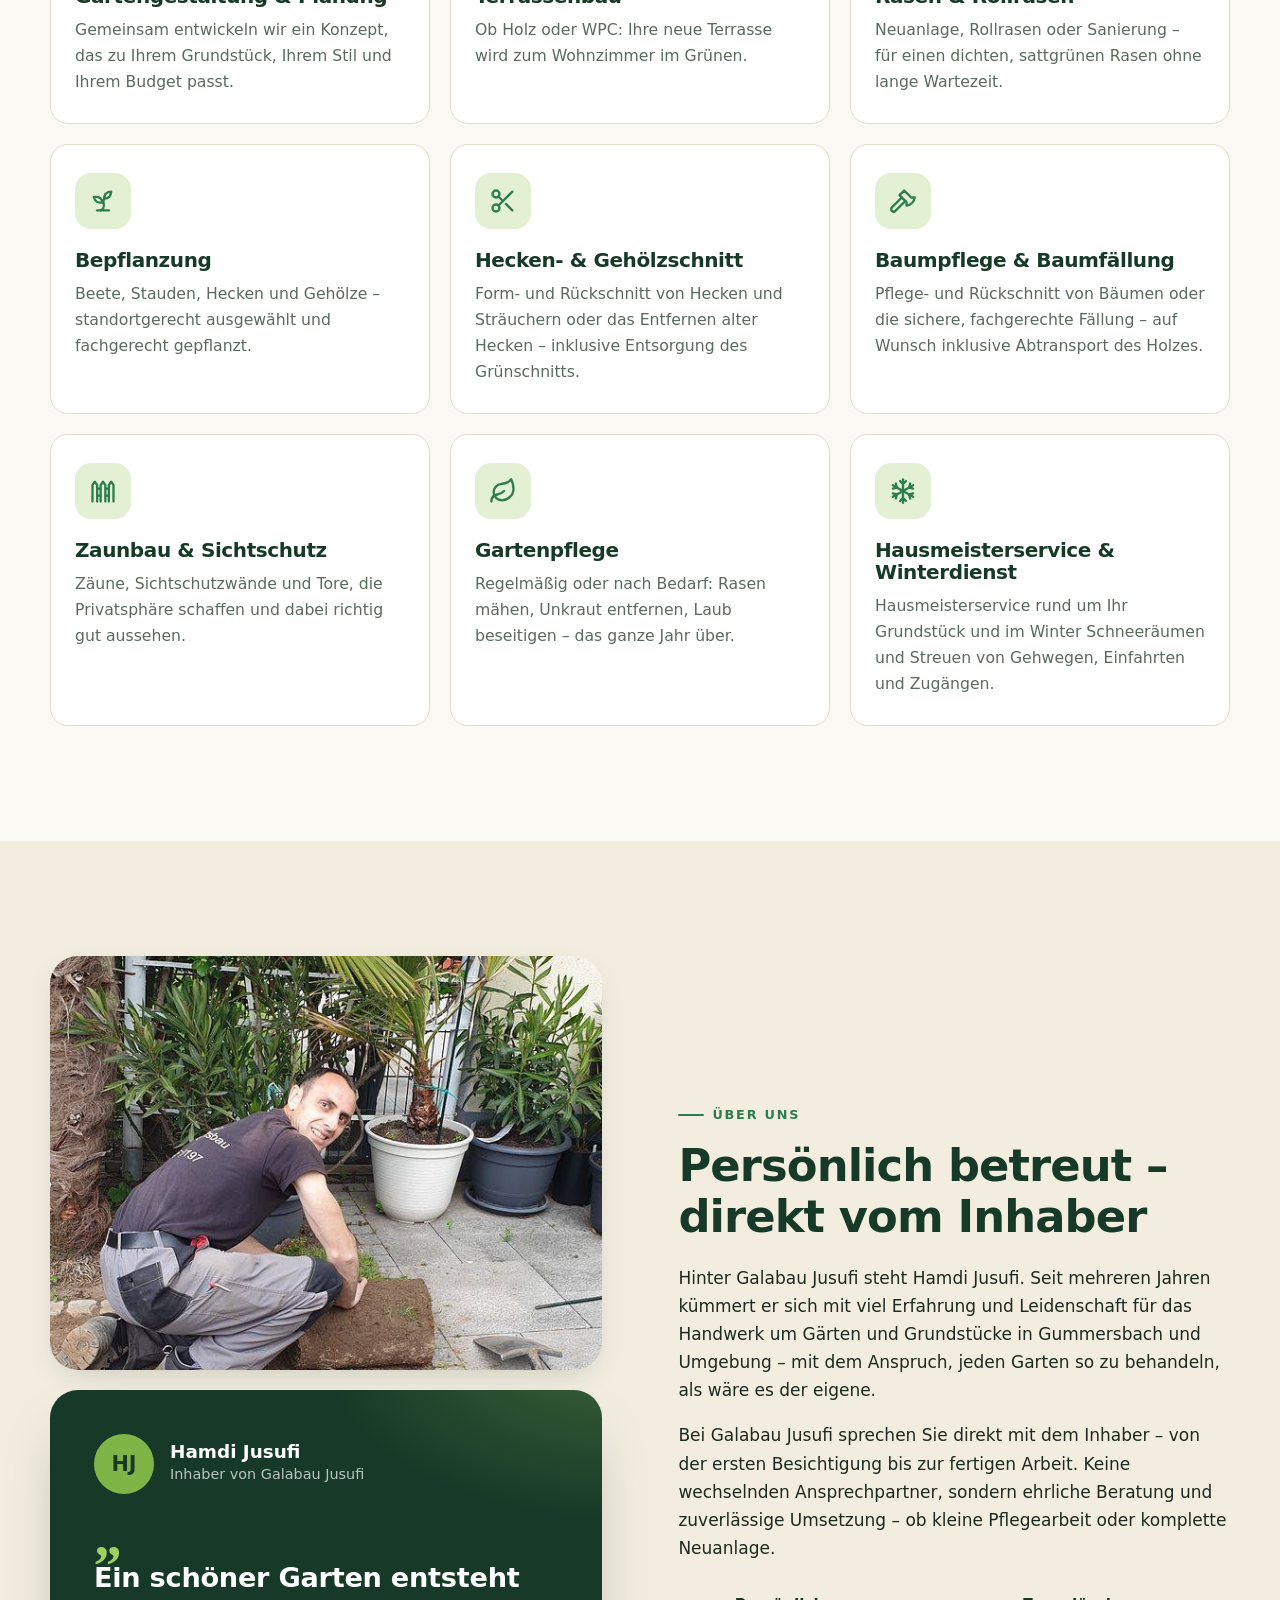
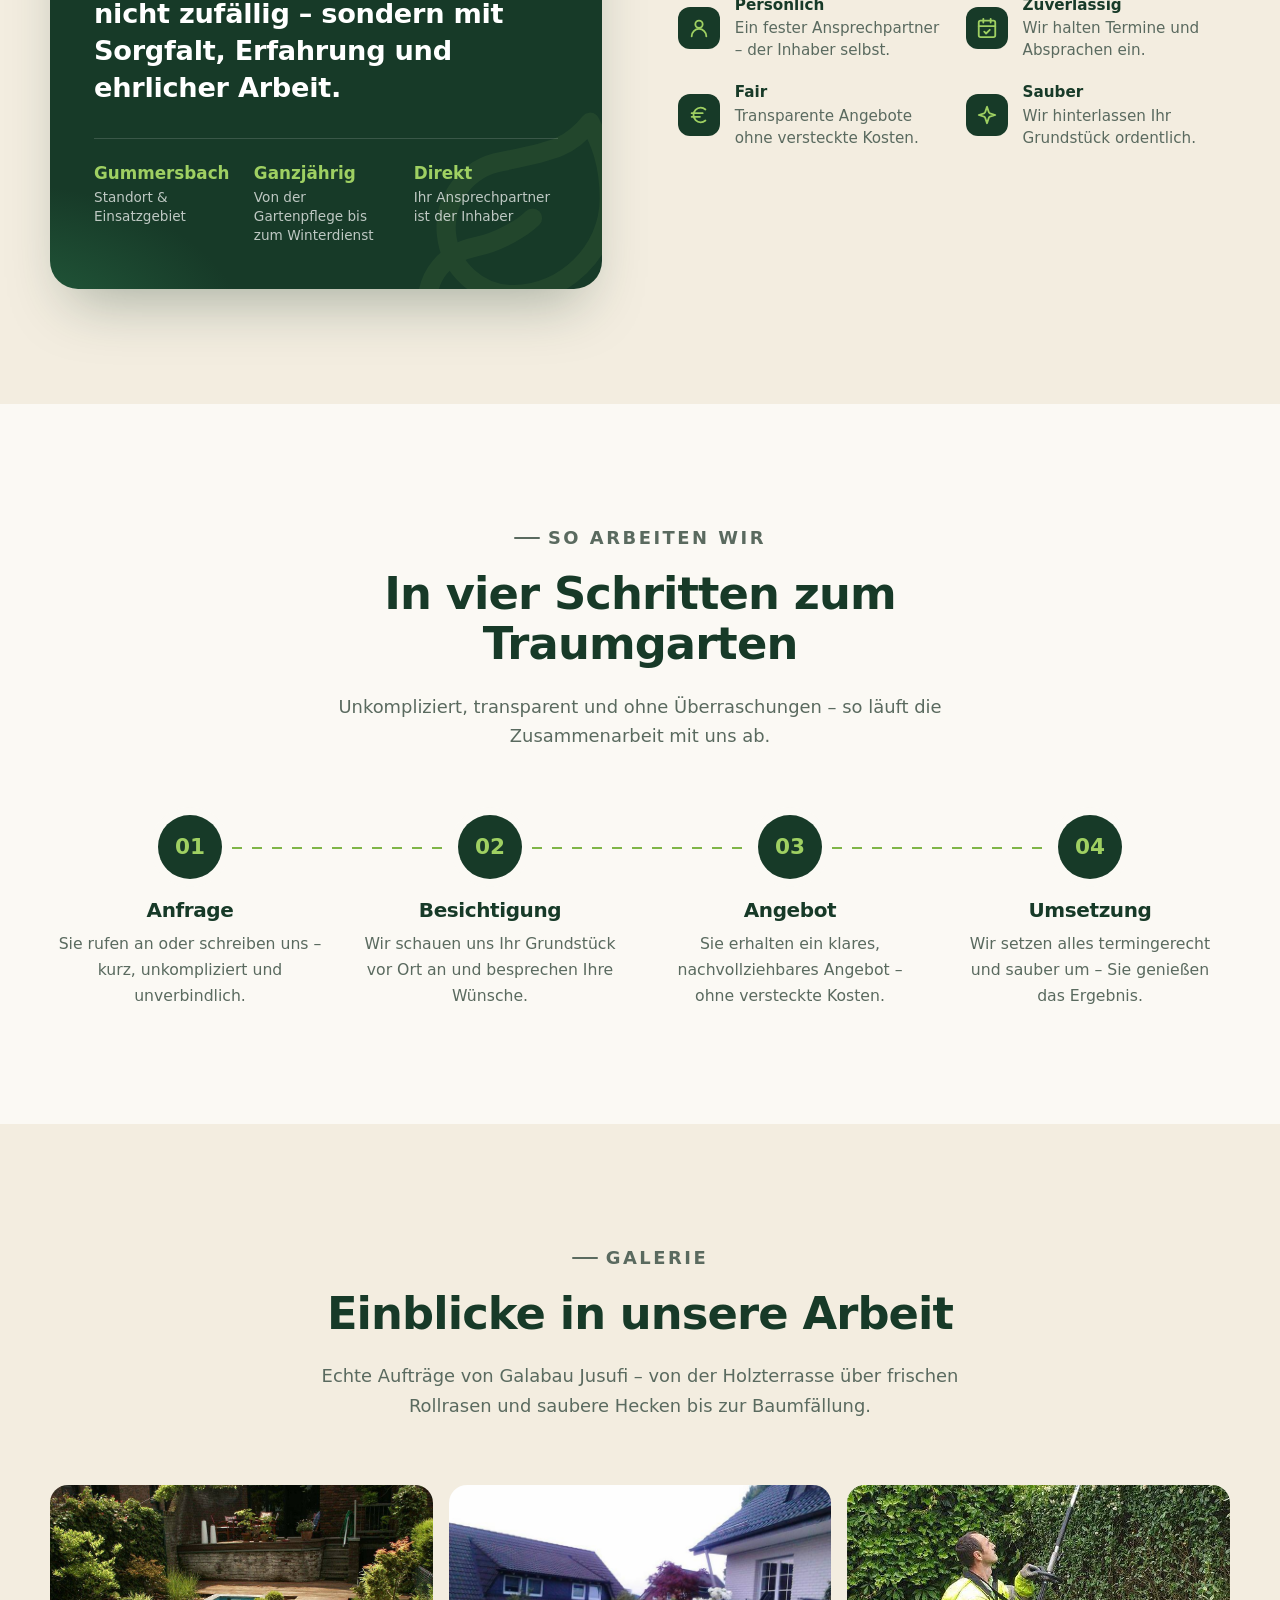
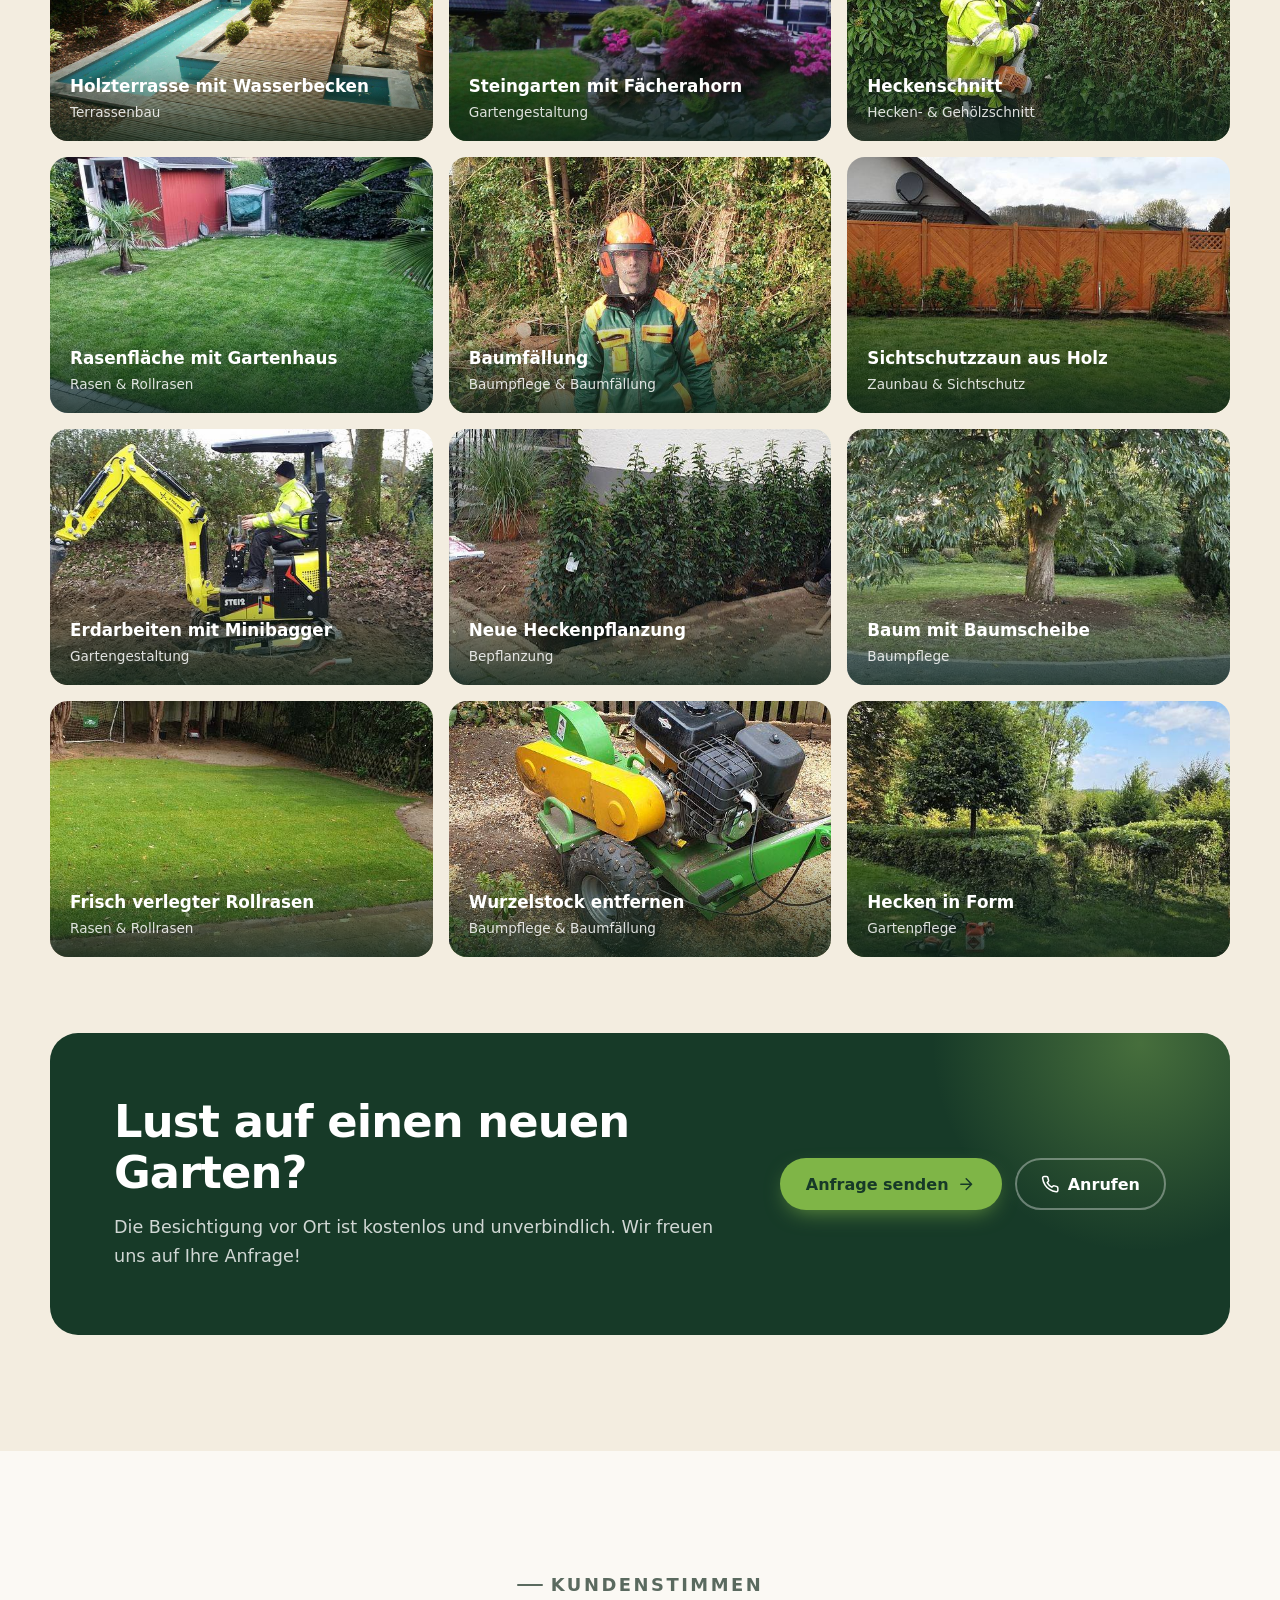
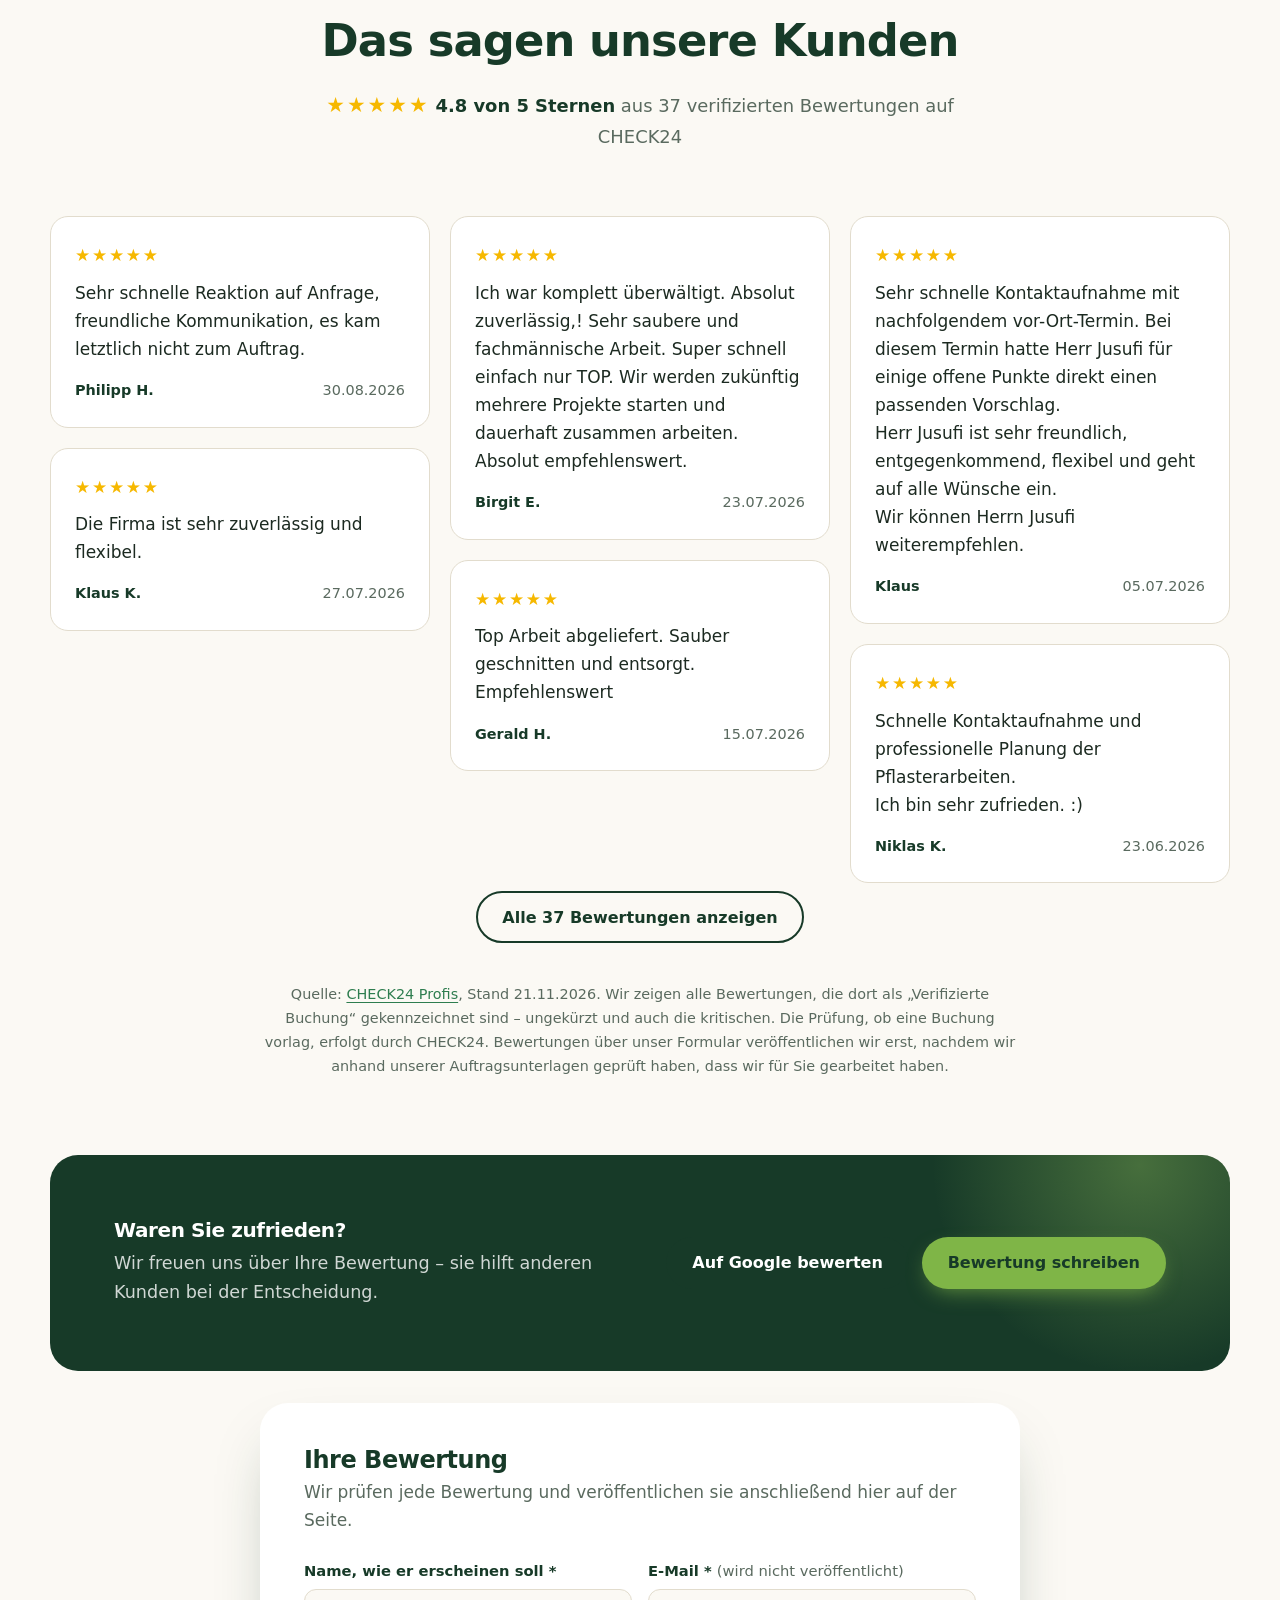
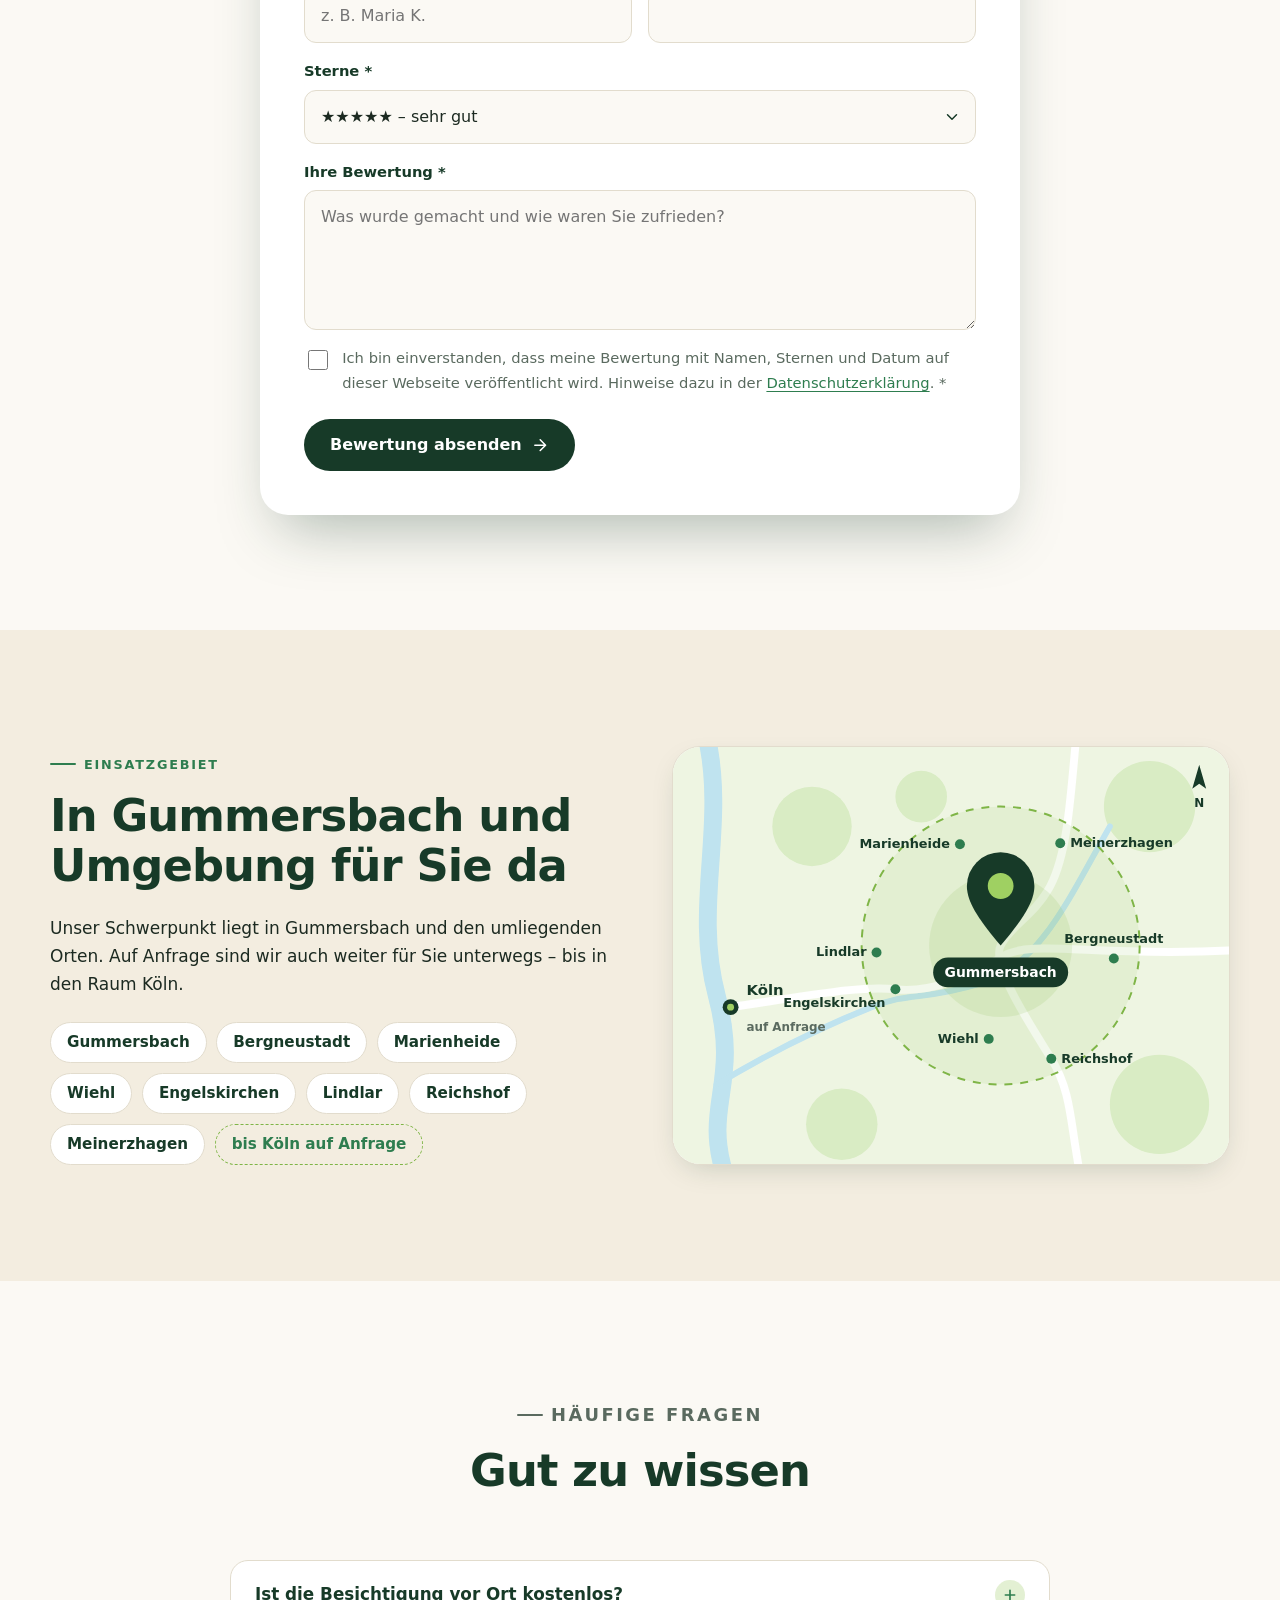
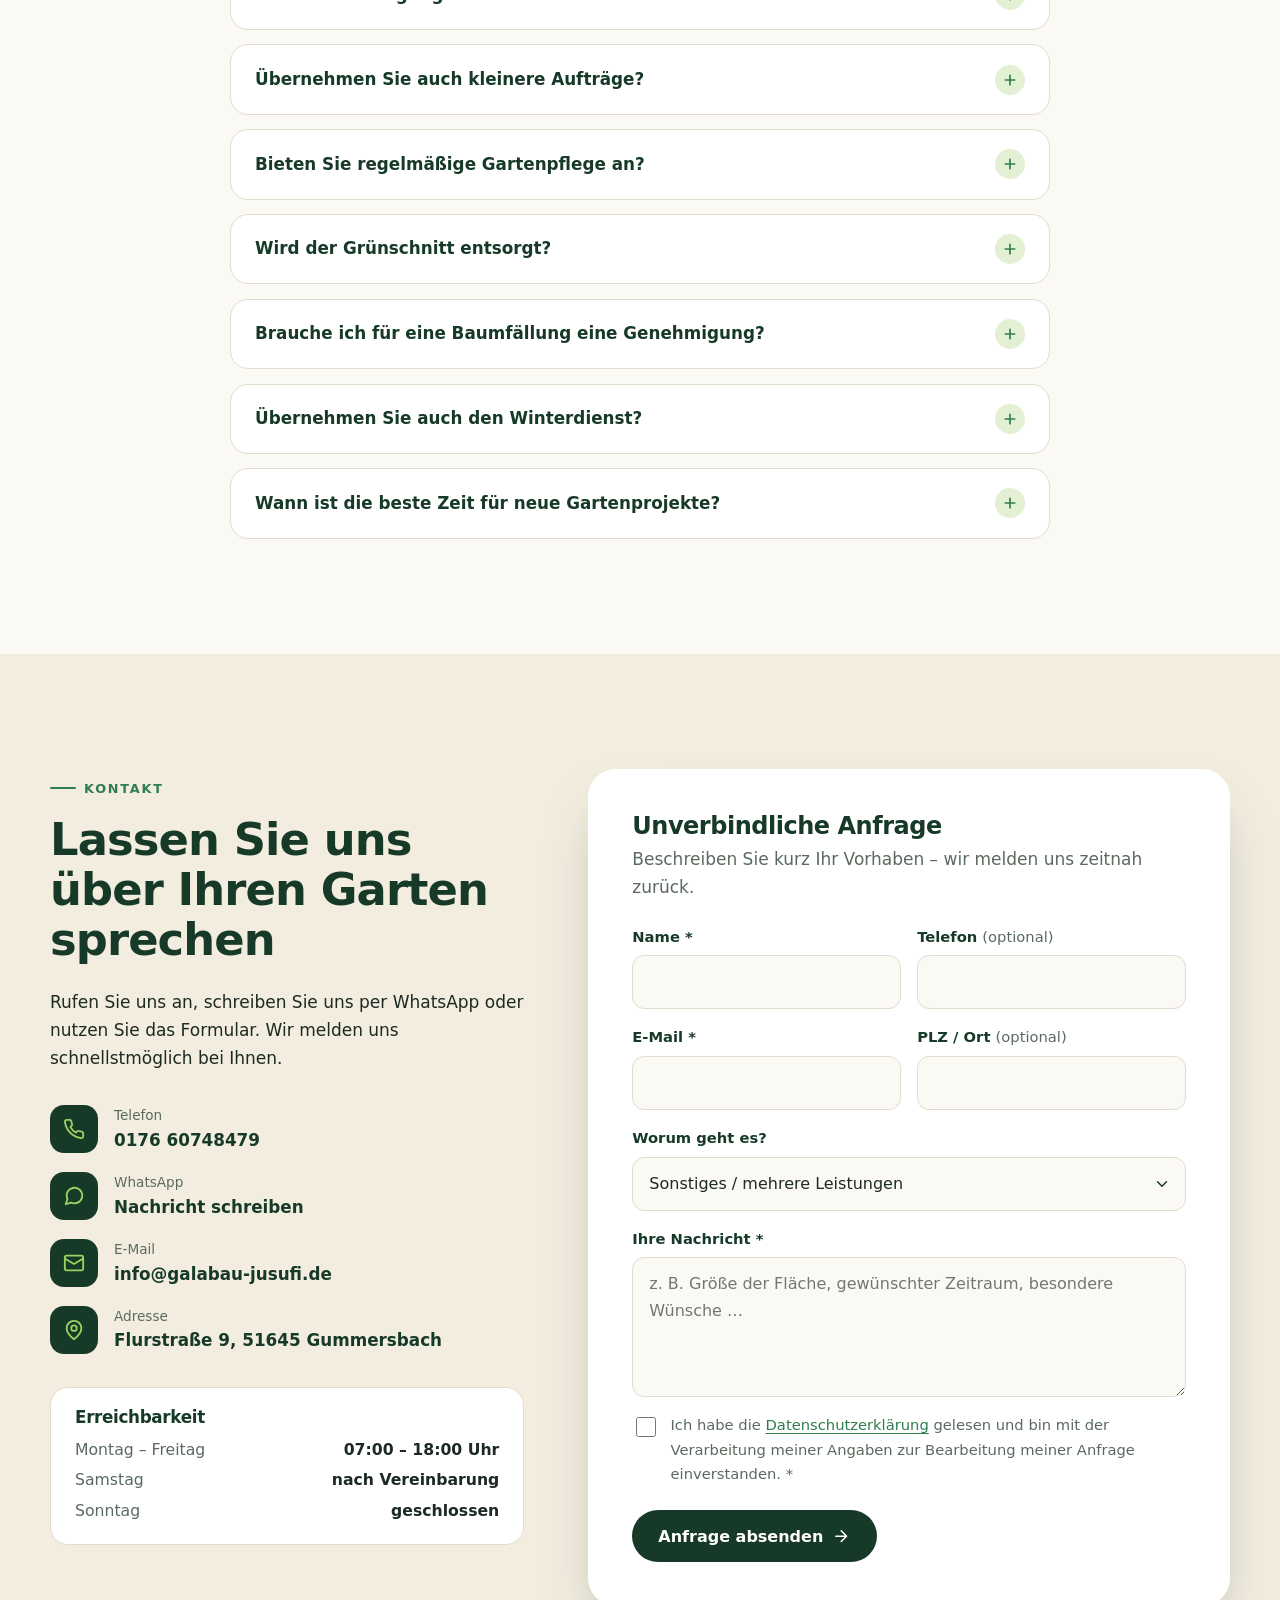
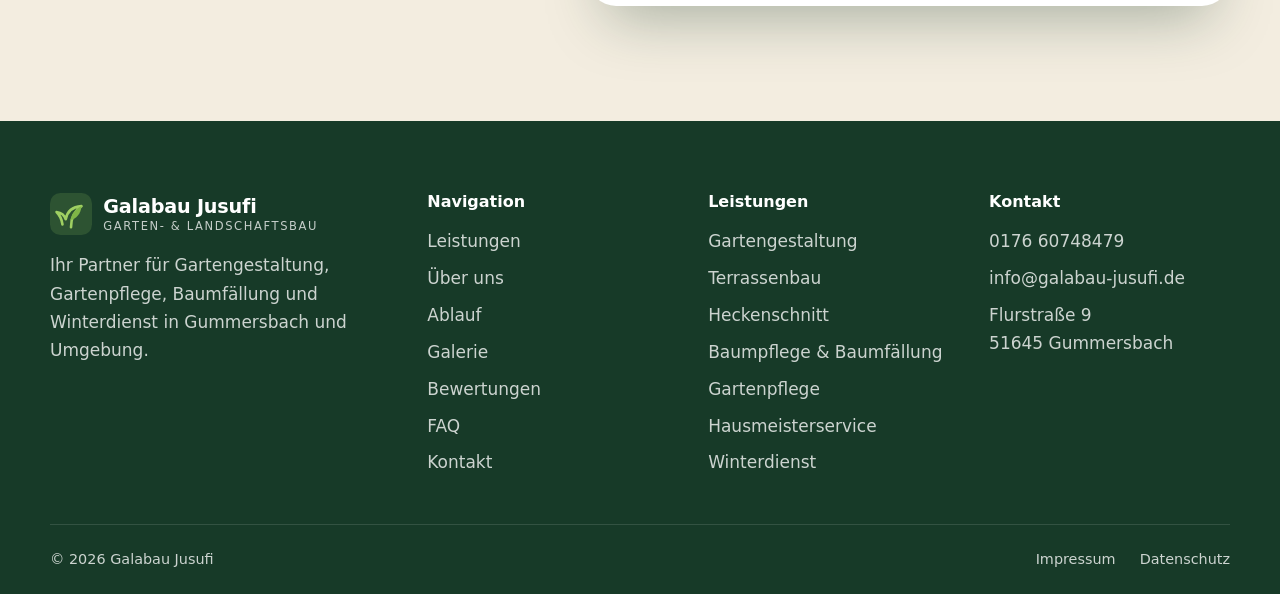
==== commit c54e08d3: "Formulare auf Formspark umgestellt, Anleitung für STRATO-Domain Kontakt- und Bewertungsformular send" ====
--- a/index.html
+++ b/index.html
@@ -590,10 +590,10 @@
                 <textarea id="r-text" name="message" required placeholder="Was wurde gemacht und wie waren Sie zufrieden?"></textarea>
               </div>
               <label class="checkbox">
-                <input type="checkbox" name="publish" required>
+                <input type="checkbox" name="publish" data-label="Einwilligung zur Veröffentlichung (Name, Sterne, Datum)" required>
                 <span>Ich bin einverstanden, dass meine Bewertung mit Namen, Sternen und Datum auf dieser Webseite veröffentlicht wird. Hinweise dazu in der <a href="datenschutz.html#bewertungen">Datenschutzerklärung</a>. *</span>
               </label>
-              <input class="hp-field" type="checkbox" name="botcheck" tabindex="-1" autocomplete="off" aria-hidden="true">
+              <input class="hp-field" type="checkbox" name="_honeypot" tabindex="-1" autocomplete="off" aria-hidden="true">
             </div>
             <div class="form-footer">
               <button class="btn btn-dark" type="submit">Bewertung absenden <svg class="ic" aria-hidden="true"><use href="#i-arrow"/></svg></button>
@@ -787,7 +787,7 @@
                 <input type="checkbox" name="privacy" required>
                 <span>Ich habe die <a href="datenschutz.html">Datenschutzerklärung</a> gelesen und bin mit der Verarbeitung meiner Angaben zur Bearbeitung meiner Anfrage einverstanden. *</span>
               </label>
-              <input class="hp-field" type="checkbox" name="botcheck" tabindex="-1" autocomplete="off" aria-hidden="true">
+              <input class="hp-field" type="checkbox" name="_honeypot" tabindex="-1" autocomplete="off" aria-hidden="true">
             </div>
             <div class="form-footer">
               <button class="btn btn-dark" type="submit">Anfrage absenden <svg class="ic" aria-hidden="true"><use href="#i-arrow"/></svg></button>
--- a/css/style.css
+++ b/css/style.css
@@ -198,7 +198,7 @@
   border-radius: var(--radius); padding: 1rem 1.2rem; box-shadow: var(--shadow-lg);
   display: flex; align-items: center; gap: .85rem; max-width: 310px;
 }
-.hero-badge-icon {
+.hero-badge .hero-badge-icon {
   width: 46px; height: 46px; border-radius: 12px; background: var(--leaf-soft); color: var(--green);
   display: grid; place-items: center; flex-shrink: 0;
 }
@@ -285,8 +285,9 @@
 .about-facts span { display: block; font-size: .85rem; line-height: 1.4; color: rgba(255, 255, 255, .72); margin-top: .2rem; }
 
 .values { display: grid; grid-template-columns: 1fr 1fr; gap: 1.25rem 1.5rem; list-style: none; padding: 0; margin: 2rem 0 0; }
-.values li { display: flex; gap: .9rem; }
-.values-icon {
+.values li { display: flex; gap: .9rem; align-items: center; }
+/* doppelte Klasse, sonst überschreibt „.values span“ Zentrierung und Farbe */
+.values .values-icon {
   width: 42px; height: 42px; border-radius: 12px; background: var(--forest); color: var(--leaf-bright);
   display: grid; place-items: center; flex-shrink: 0;
 }
@@ -392,7 +393,7 @@
 /* ---------- Kontakt ---------- */
 .contact-grid { display: grid; grid-template-columns: .85fr 1.15fr; gap: clamp(2rem, 5vw, 4rem); align-items: start; }
 .contact-list { list-style: none; padding: 0; margin: 2rem 0; display: grid; gap: 1rem; }
-.contact-list li { display: flex; gap: 1rem; align-items: flex-start; }
+.contact-list li { display: flex; gap: 1rem; align-items: center; }
 .contact-icon {
   width: 48px; height: 48px; border-radius: 14px; background: var(--forest); color: var(--leaf-bright);
   display: grid; place-items: center; flex-shrink: 0;
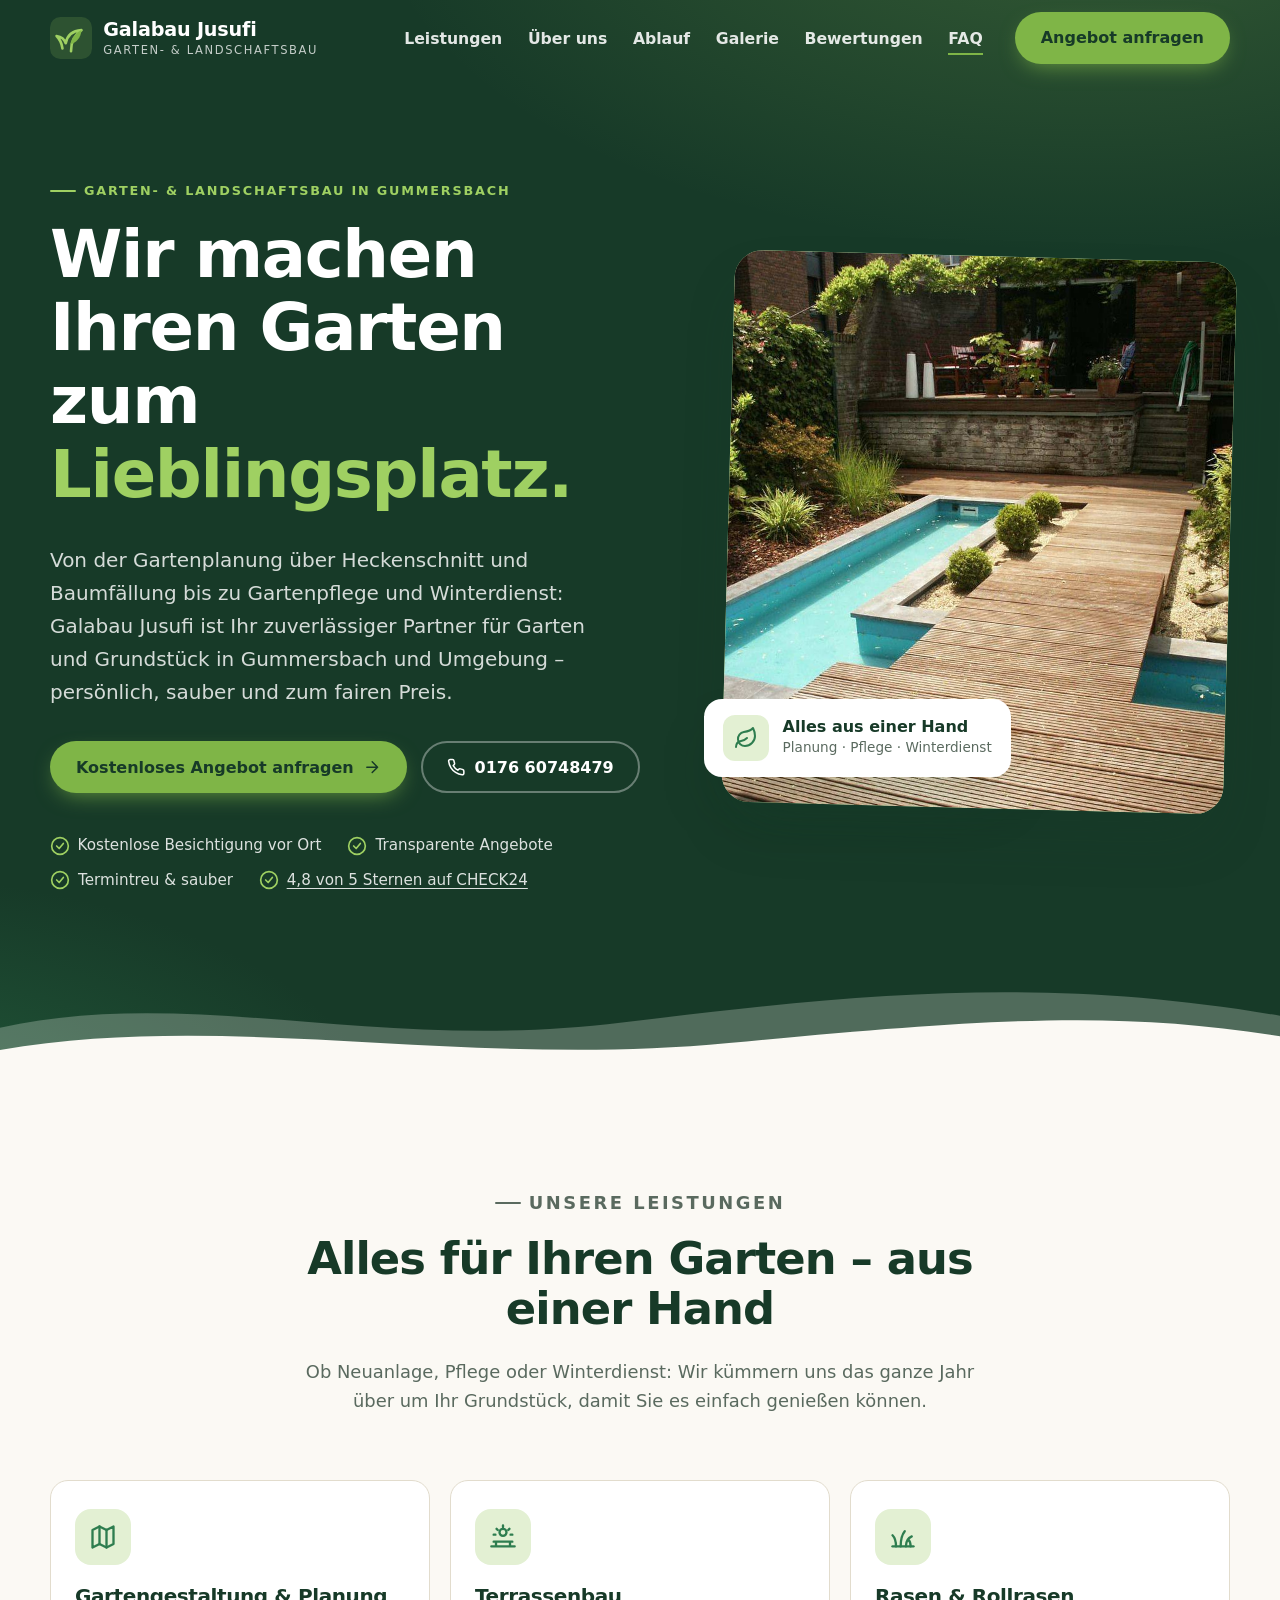
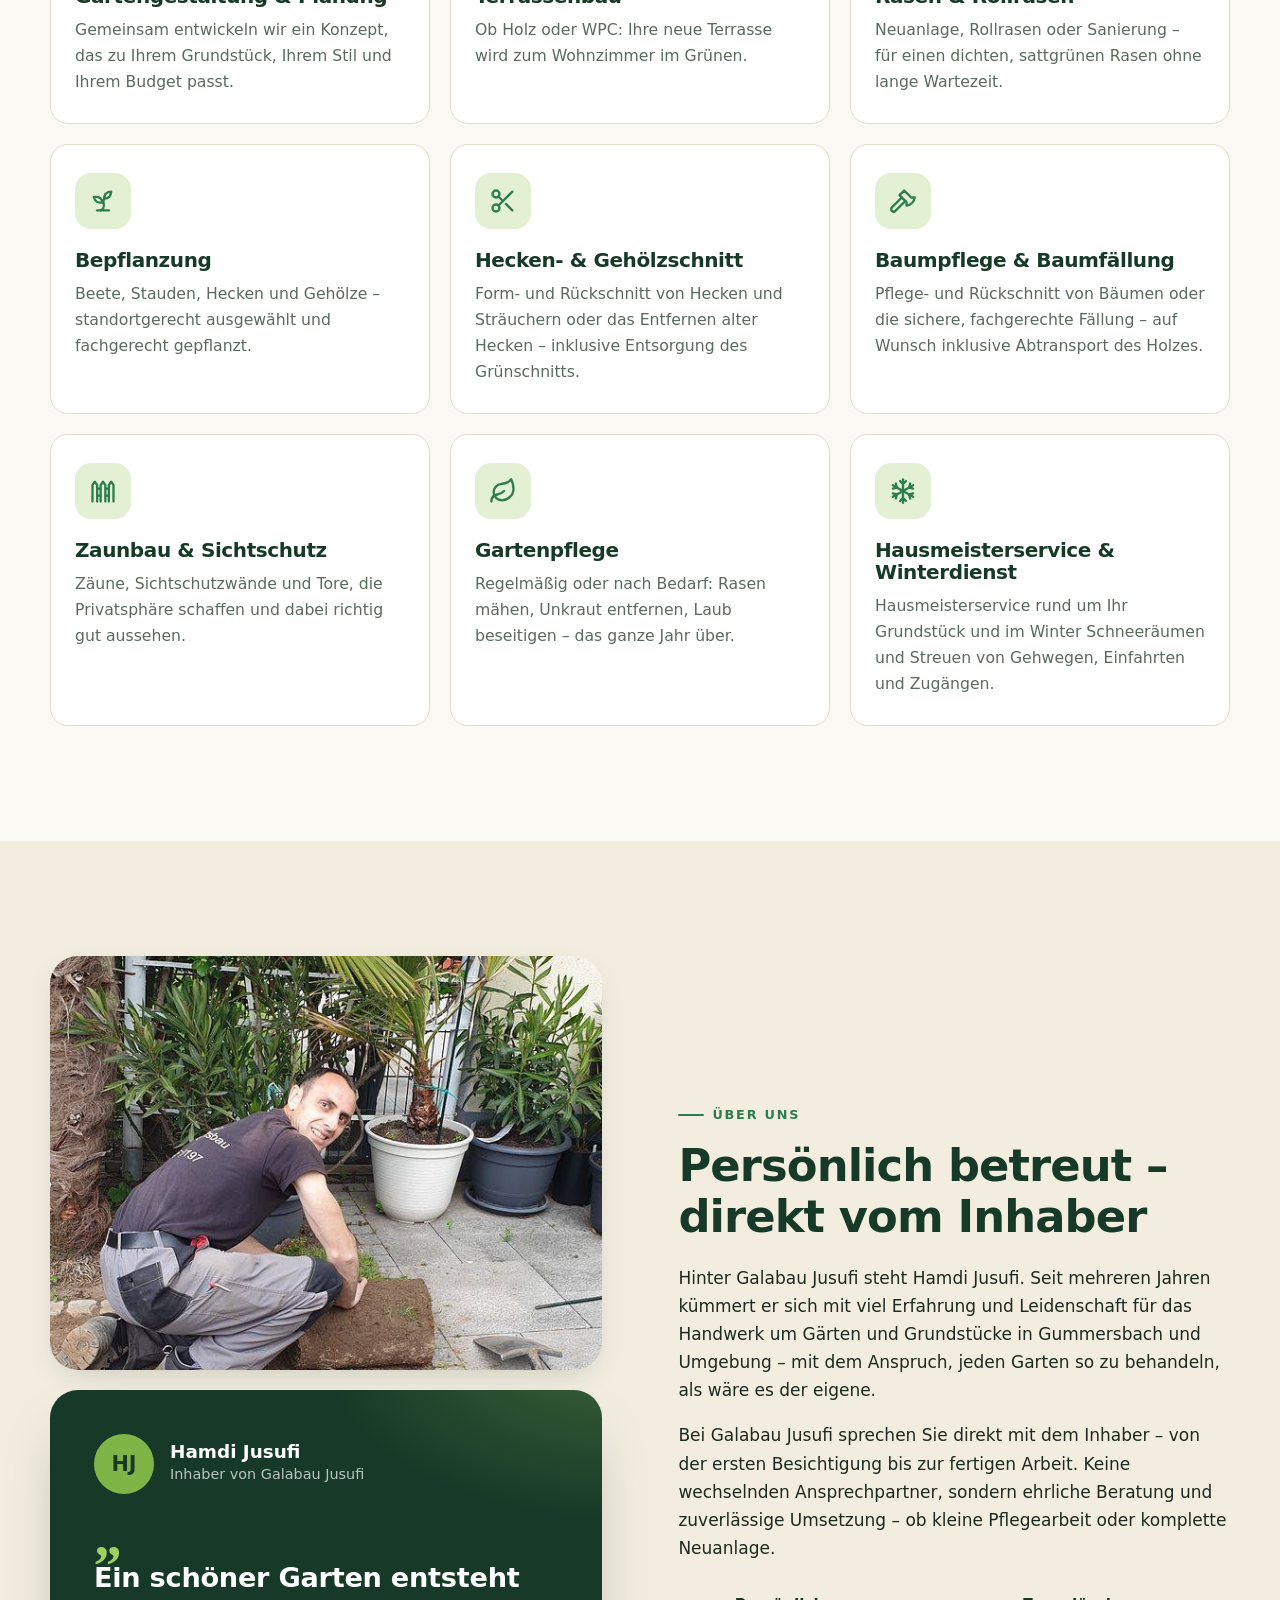
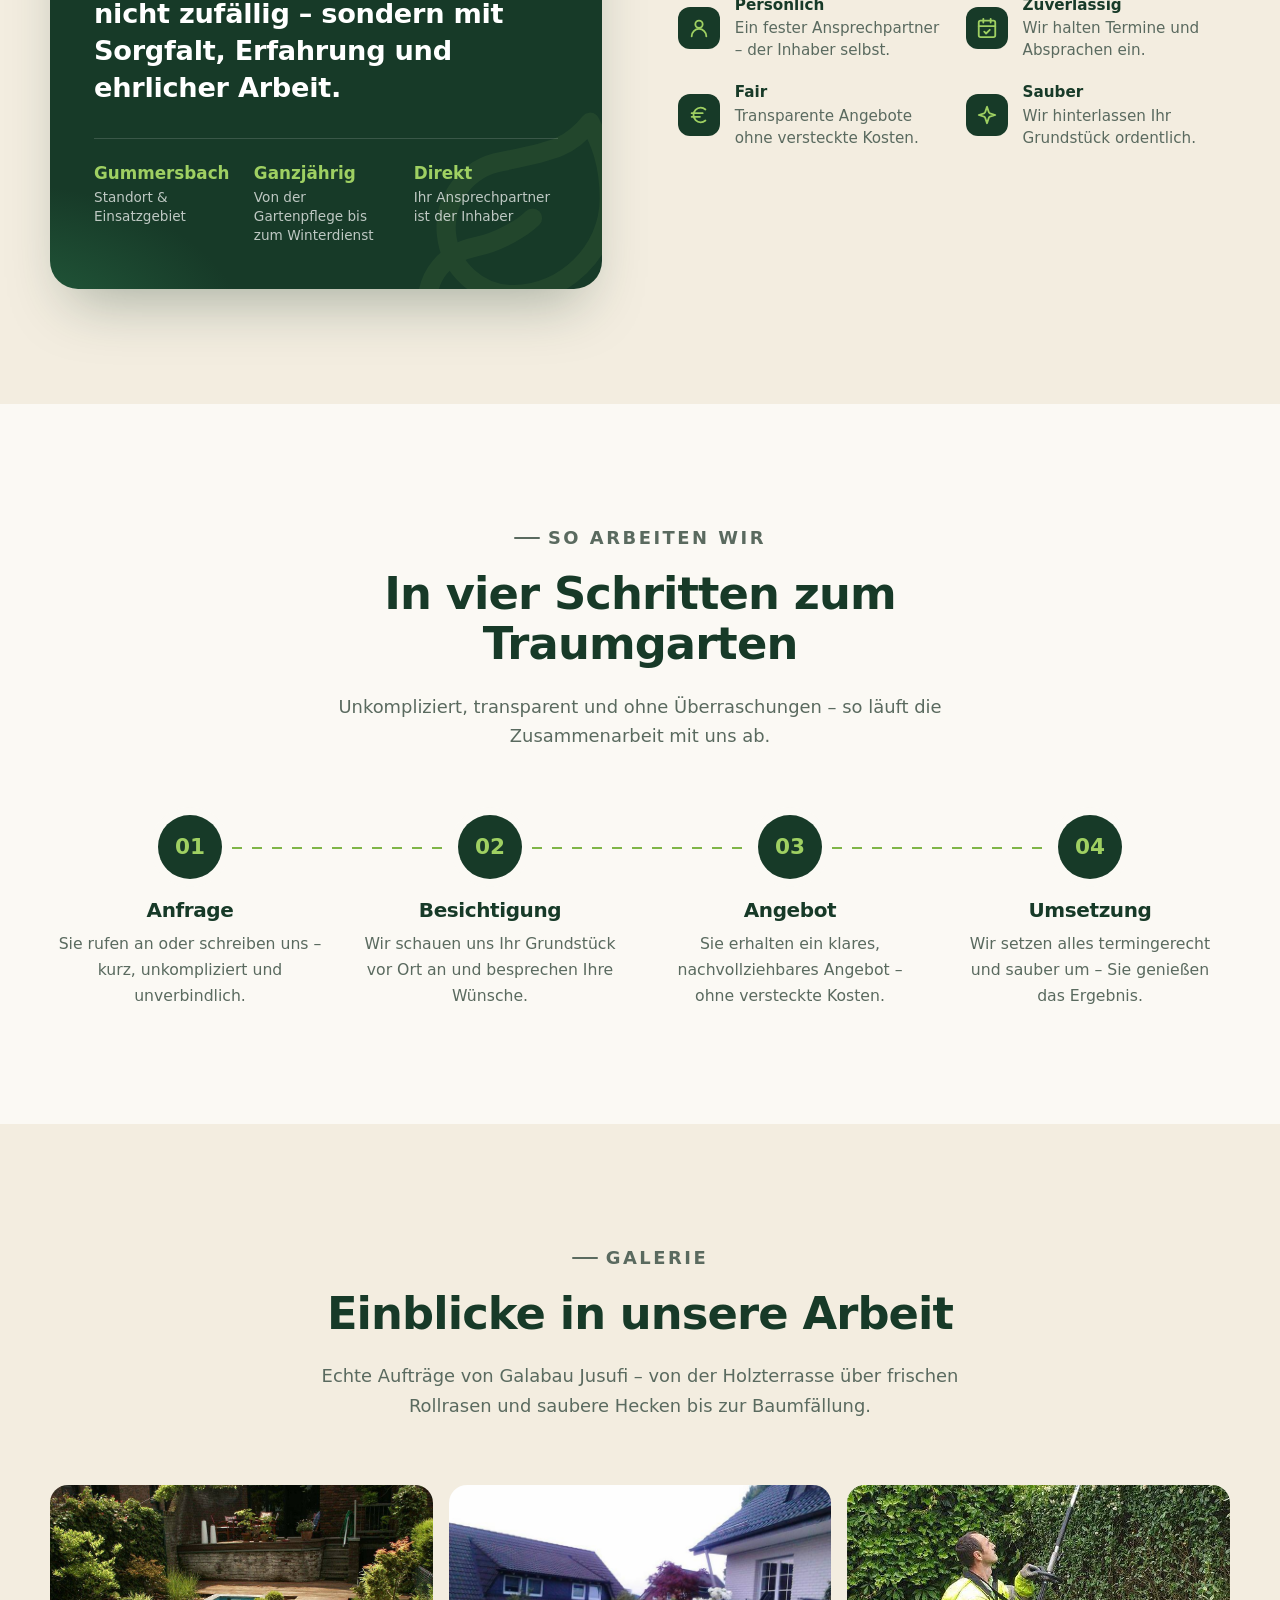
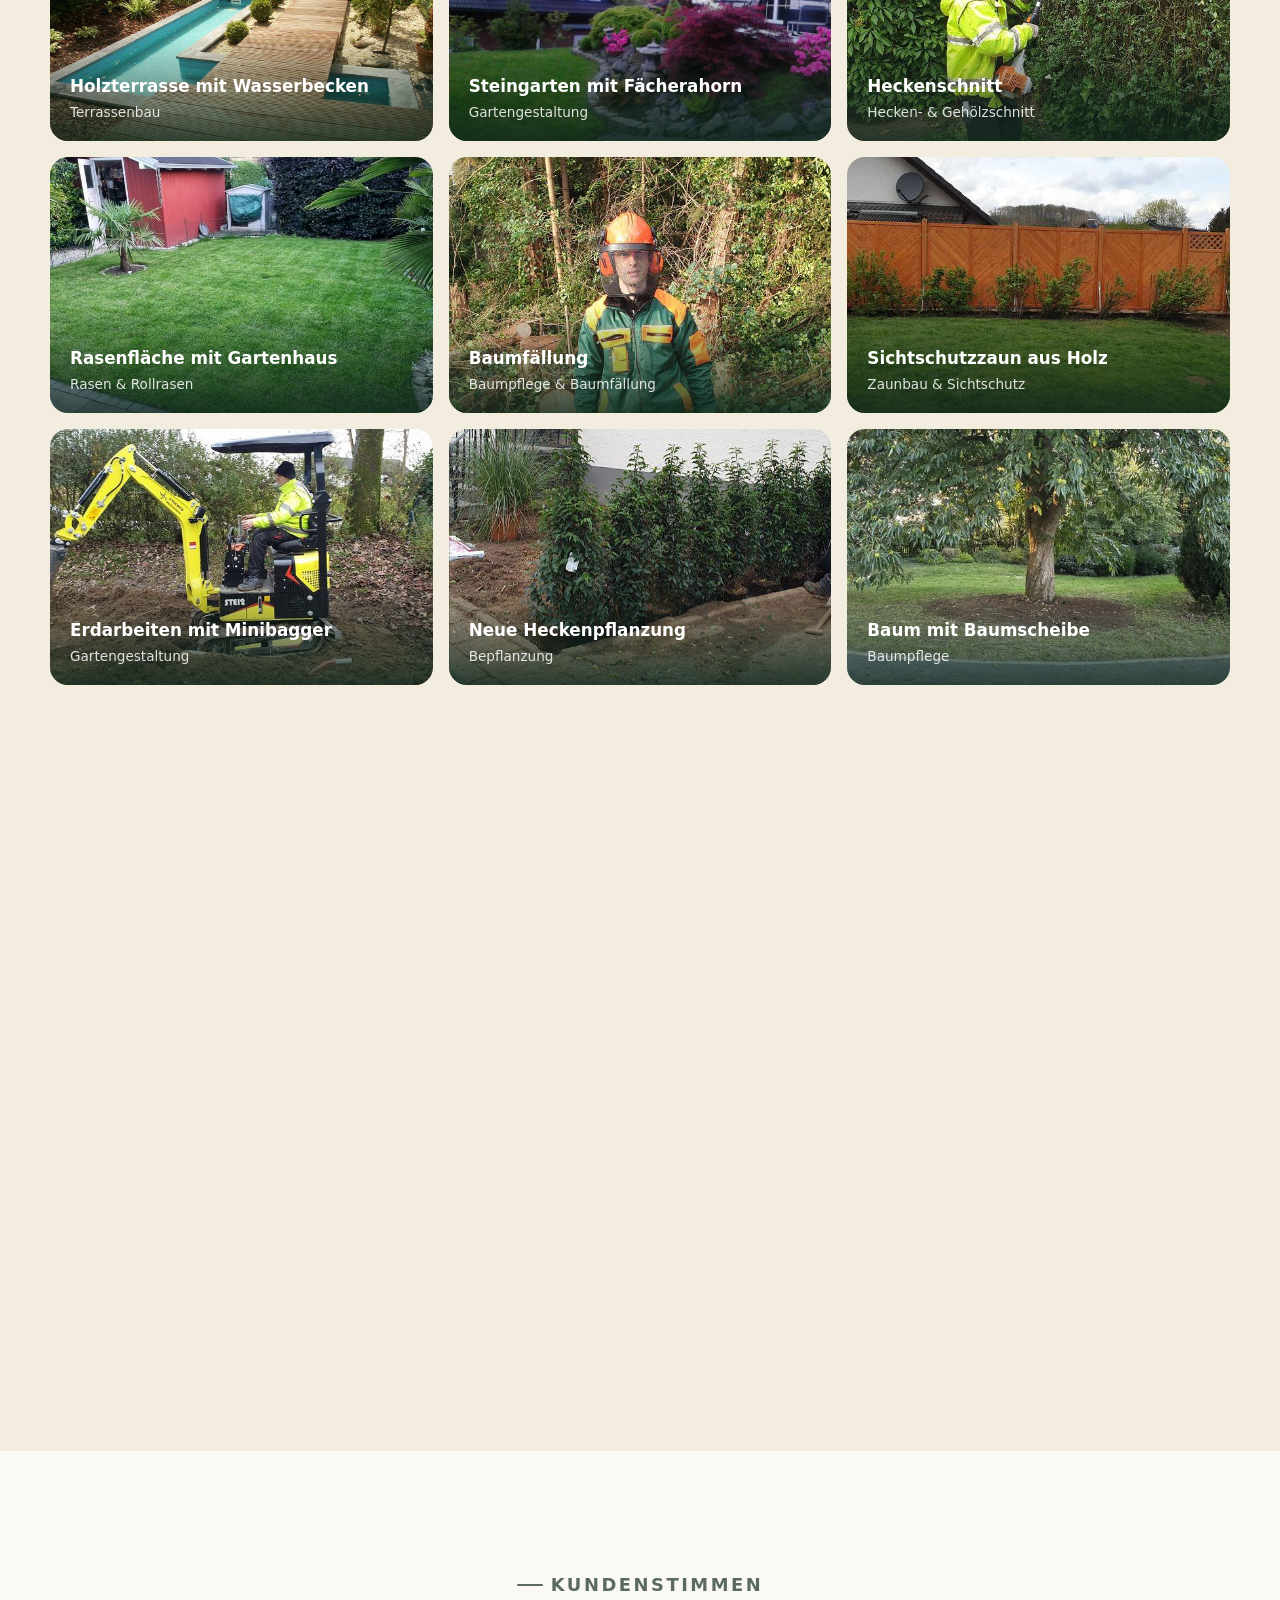
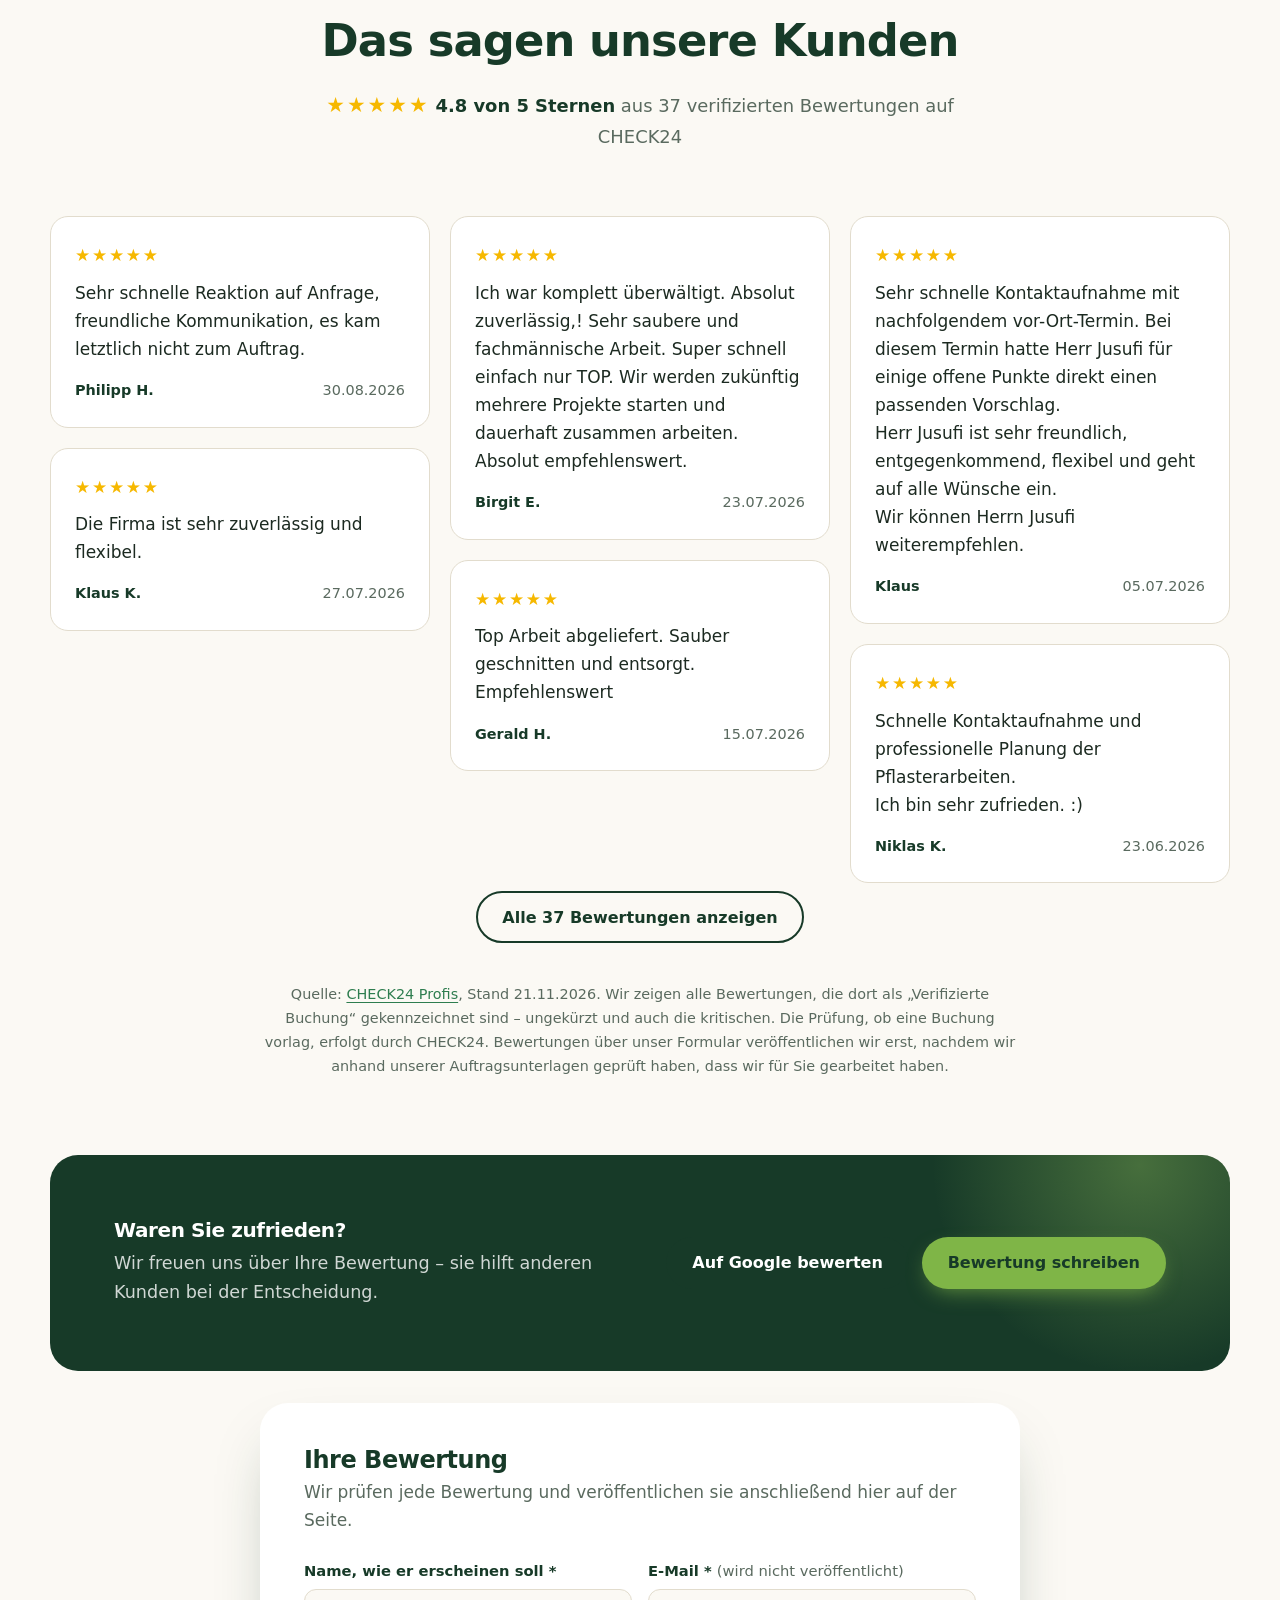
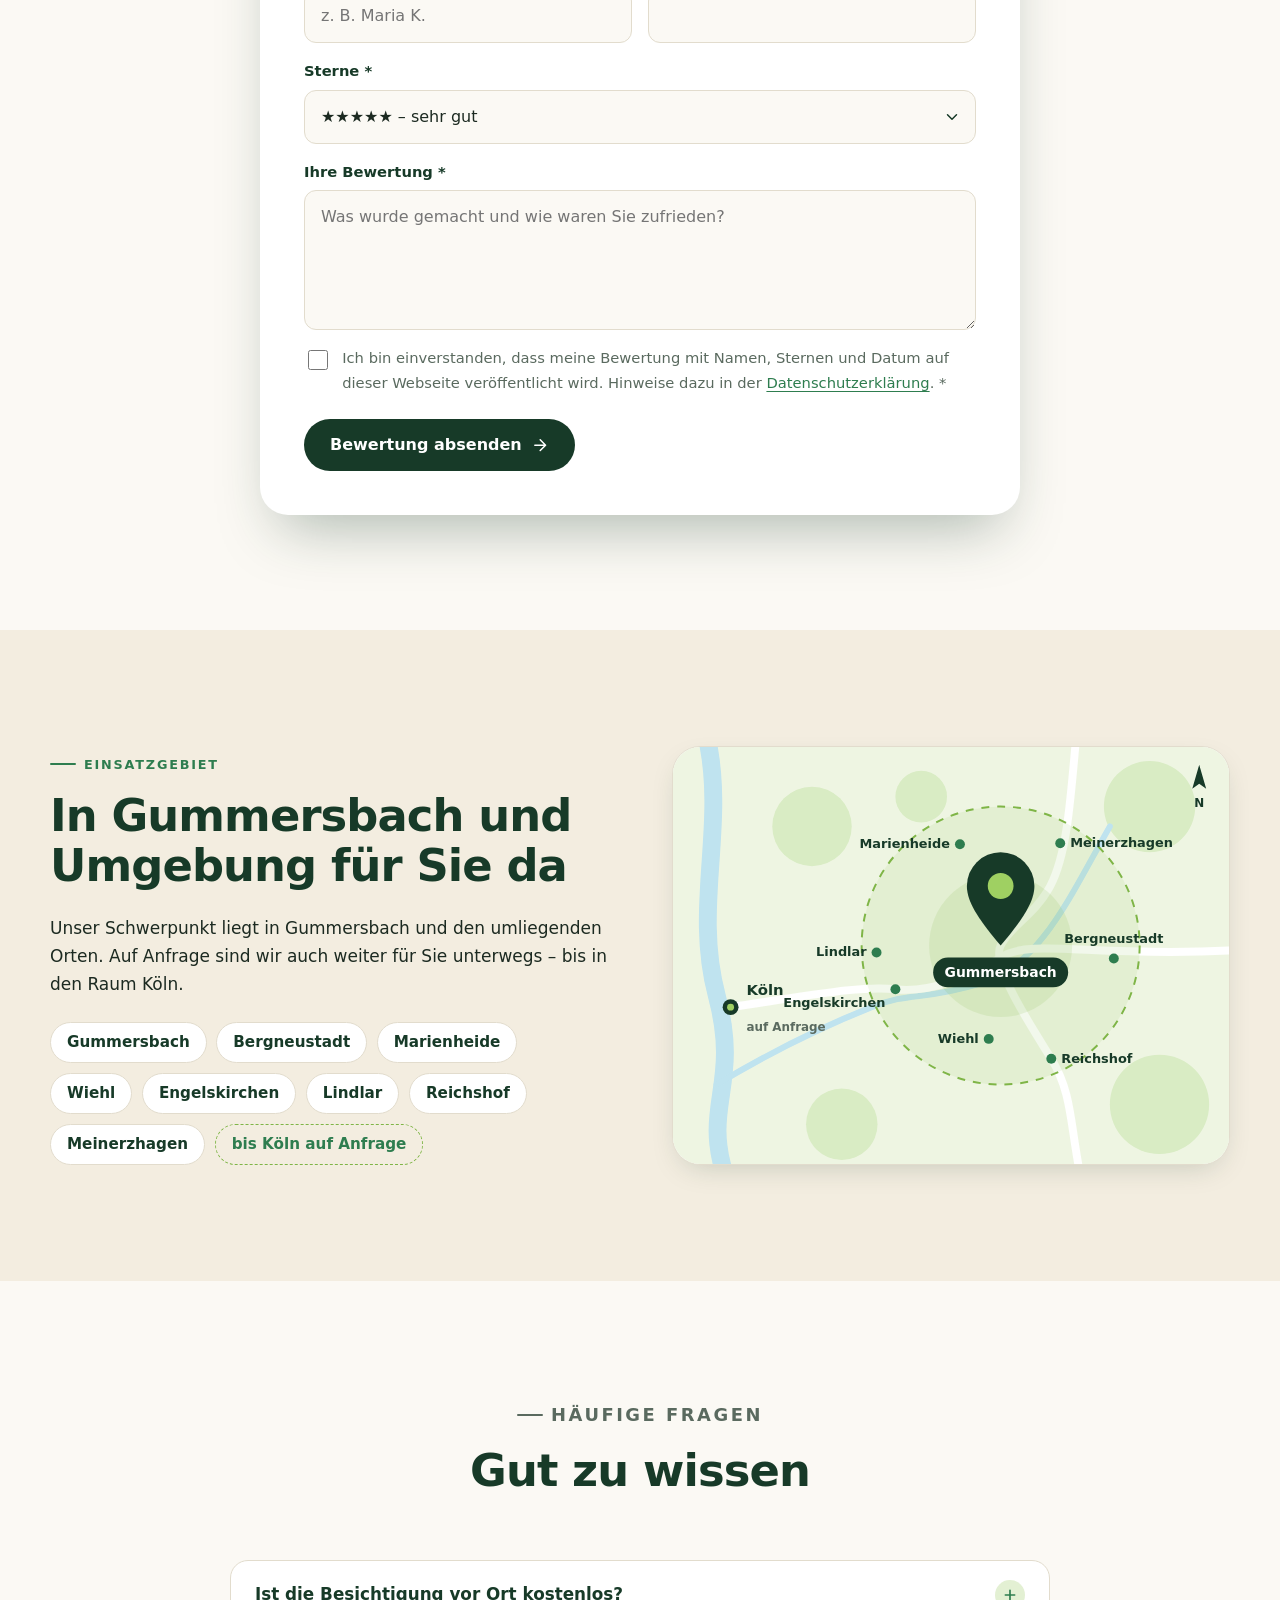
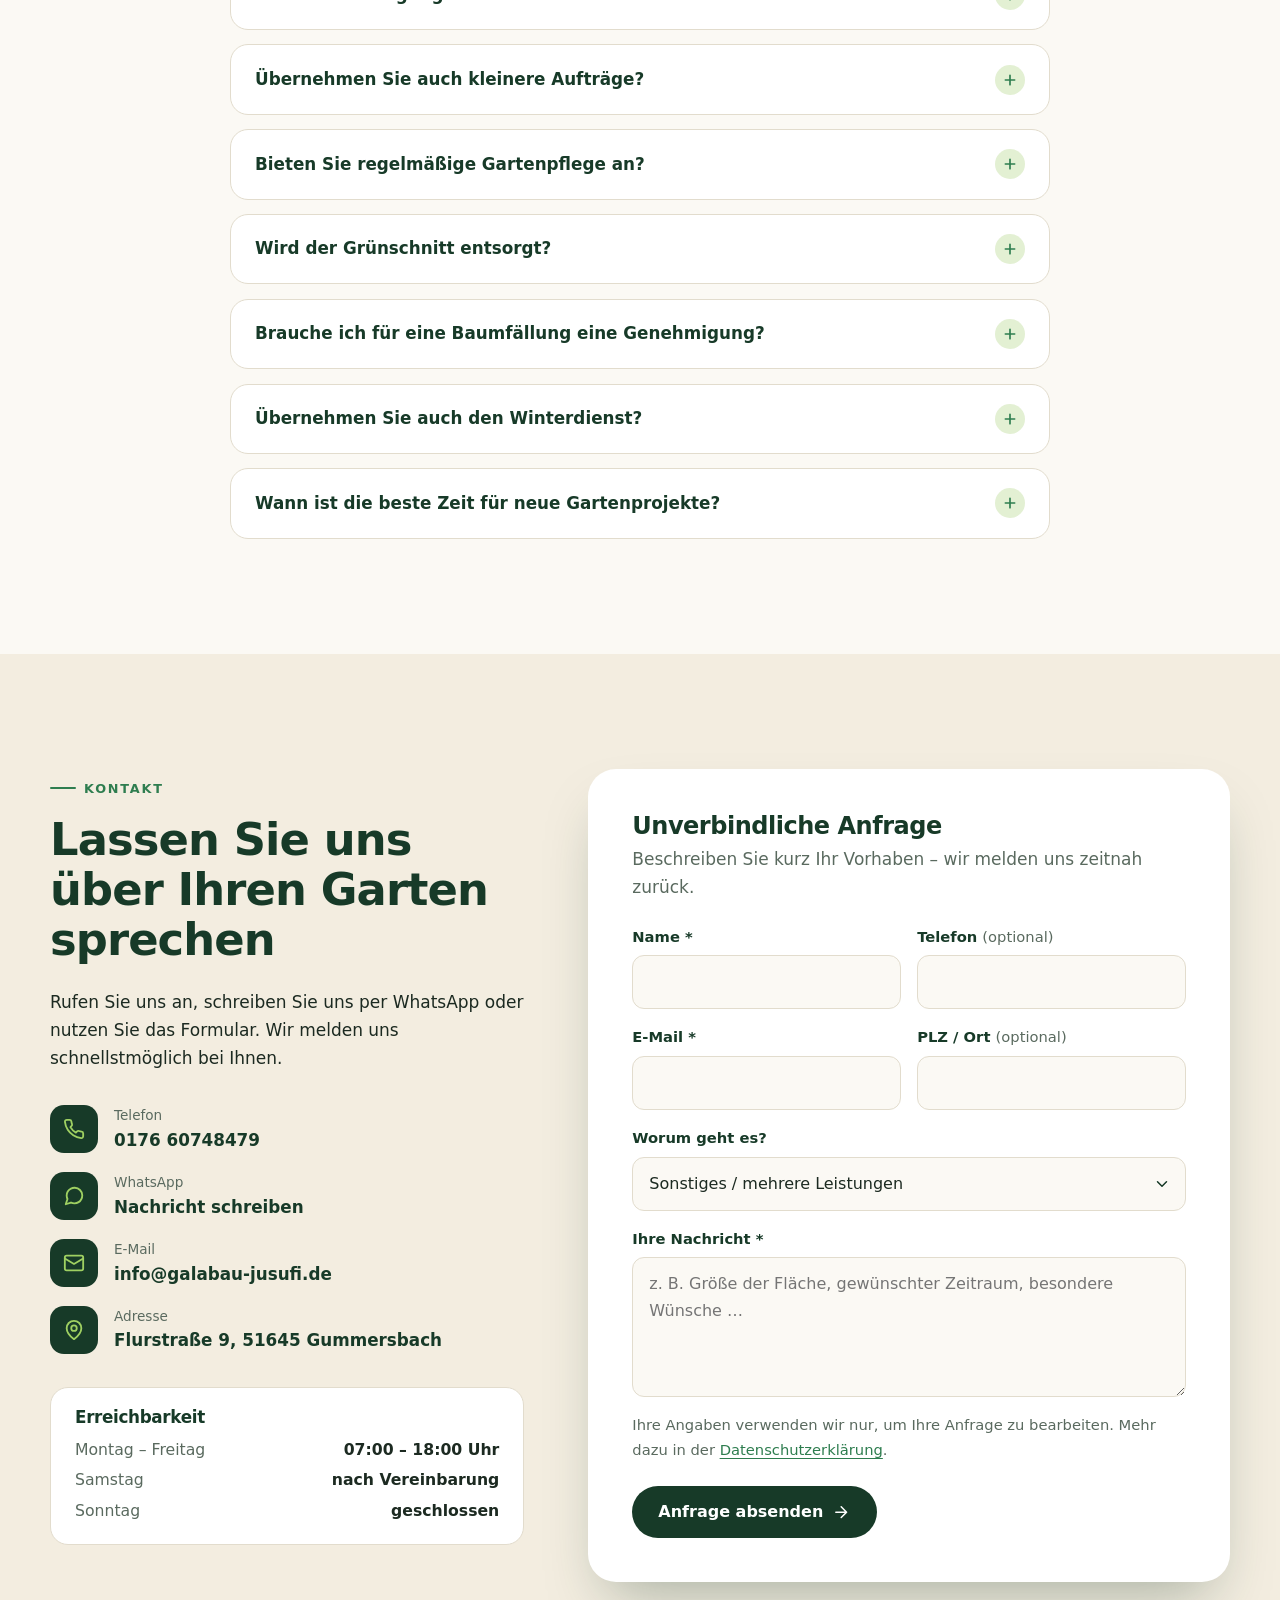
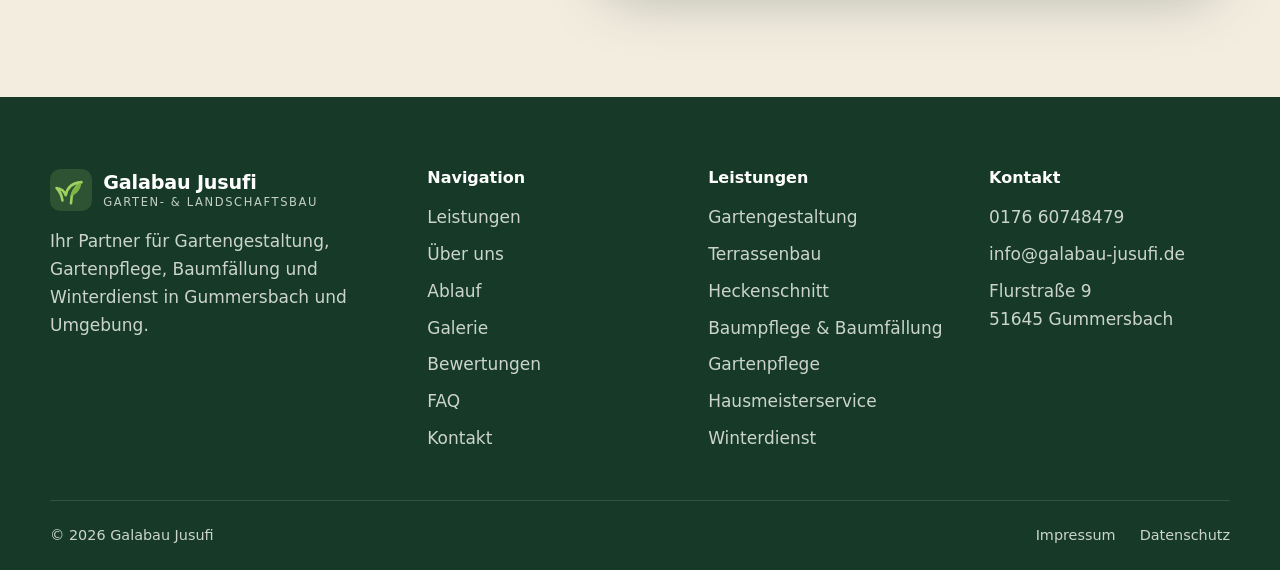
==== commit d460096d: "Kontaktformular ohne Einwilligungs-Häkchen, W-IdNr als offener Punkt Das Häkchen bat um eine Einwill" ====
--- a/index.html
+++ b/index.html
@@ -783,10 +783,7 @@
                 <label for="f-message">Ihre Nachricht *</label>
                 <textarea id="f-message" name="message" required placeholder="z. B. Größe der Fläche, gewünschter Zeitraum, besondere Wünsche …"></textarea>
               </div>
-              <label class="checkbox">
-                <input type="checkbox" name="privacy" required>
-                <span>Ich habe die <a href="datenschutz.html">Datenschutzerklärung</a> gelesen und bin mit der Verarbeitung meiner Angaben zur Bearbeitung meiner Anfrage einverstanden. *</span>
-              </label>
+              <p class="form-note">Ihre Angaben verwenden wir nur, um Ihre Anfrage zu bearbeiten. Mehr dazu in der <a href="datenschutz.html#kontakt">Datenschutzerklärung</a>.</p>
               <input class="hp-field" type="checkbox" name="_honeypot" tabindex="-1" autocomplete="off" aria-hidden="true">
             </div>
             <div class="form-footer">
--- a/css/style.css
+++ b/css/style.css
@@ -432,6 +432,7 @@
 .field input:user-invalid, .field textarea:user-invalid { border-color: #c0492f; }
 .checkbox { display: flex; gap: .7rem; align-items: flex-start; font-size: .92rem; color: var(--muted); grid-column: 1 / -1; }
 .checkbox input { width: 20px; height: 20px; margin-top: .2rem; accent-color: var(--green); flex-shrink: 0; }
+.form-note { grid-column: 1 / -1; margin: 0; font-size: .92rem; color: var(--muted); }
 .form-footer { display: flex; flex-wrap: wrap; align-items: center; gap: 1rem; margin-top: 1.5rem; }
 .form-status { font-size: .95rem; font-weight: 600; margin: 0; }
 .form-status.is-success { color: var(--green); }
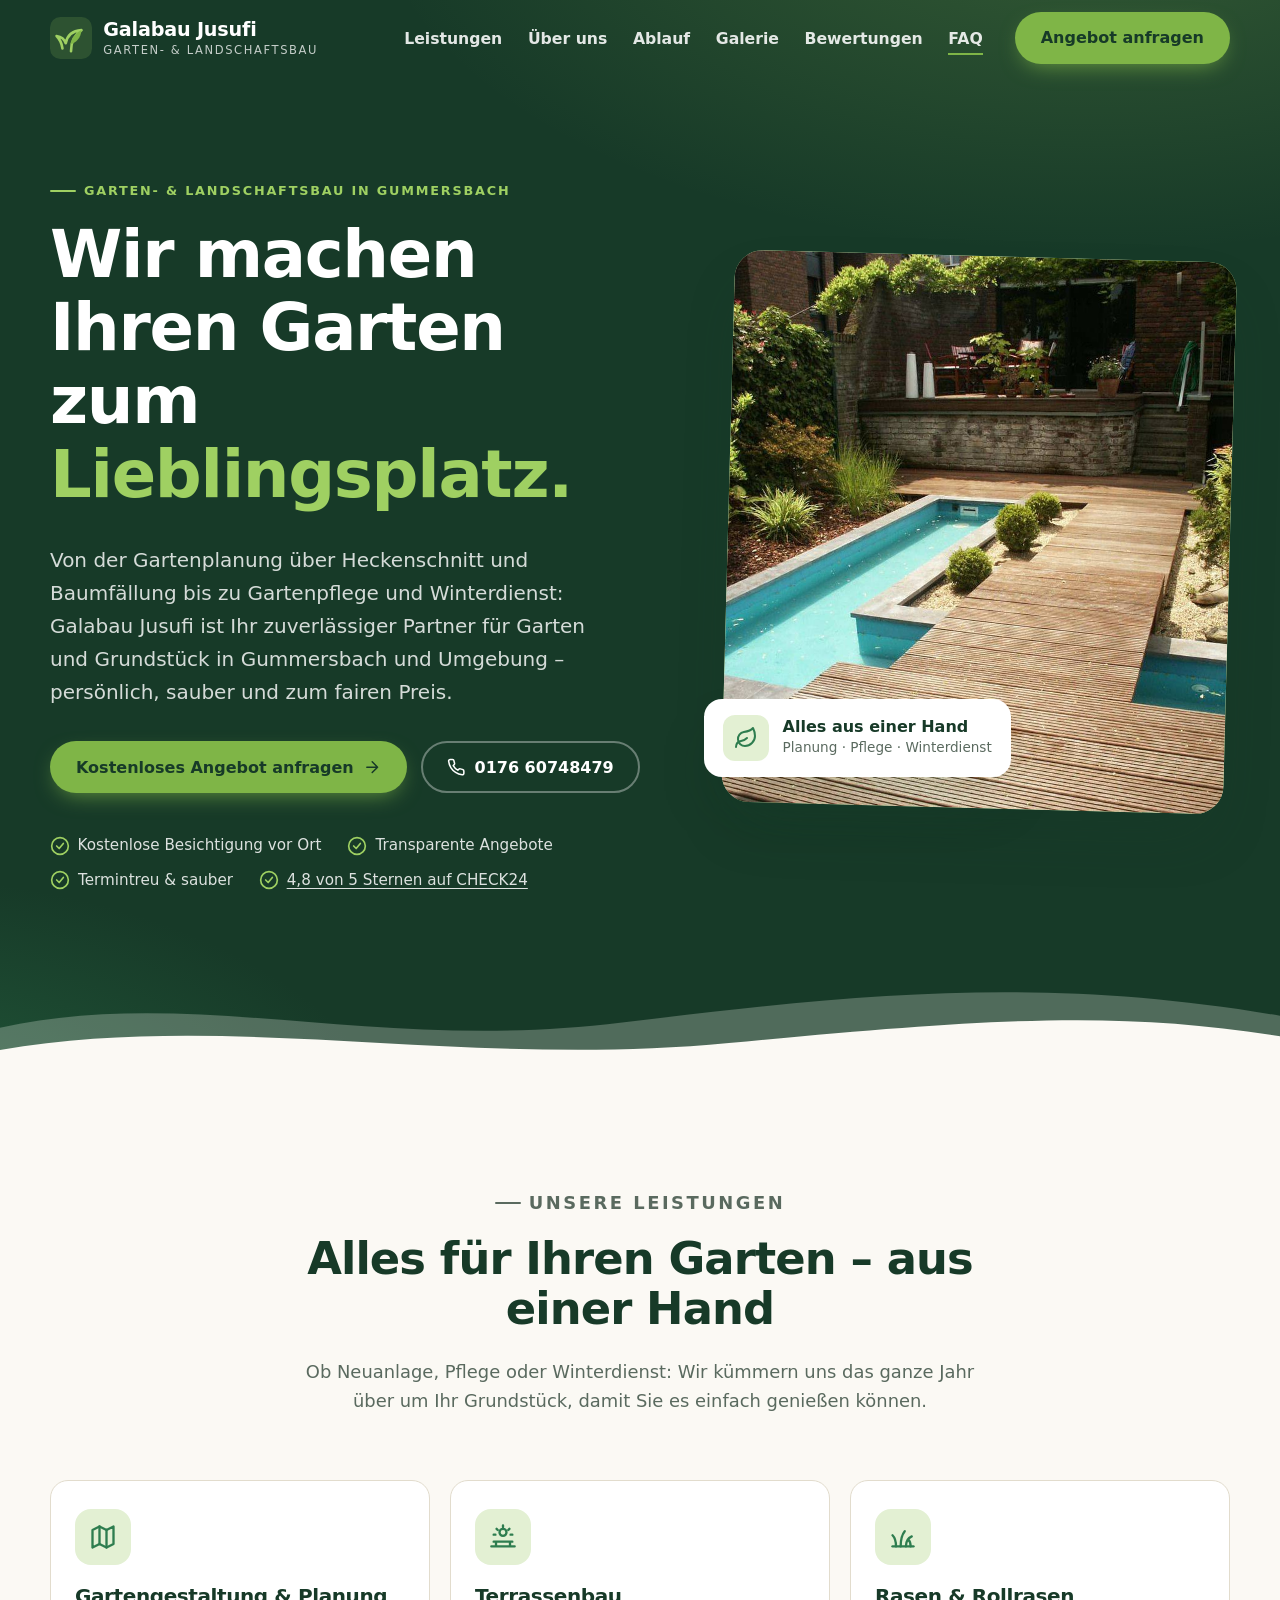
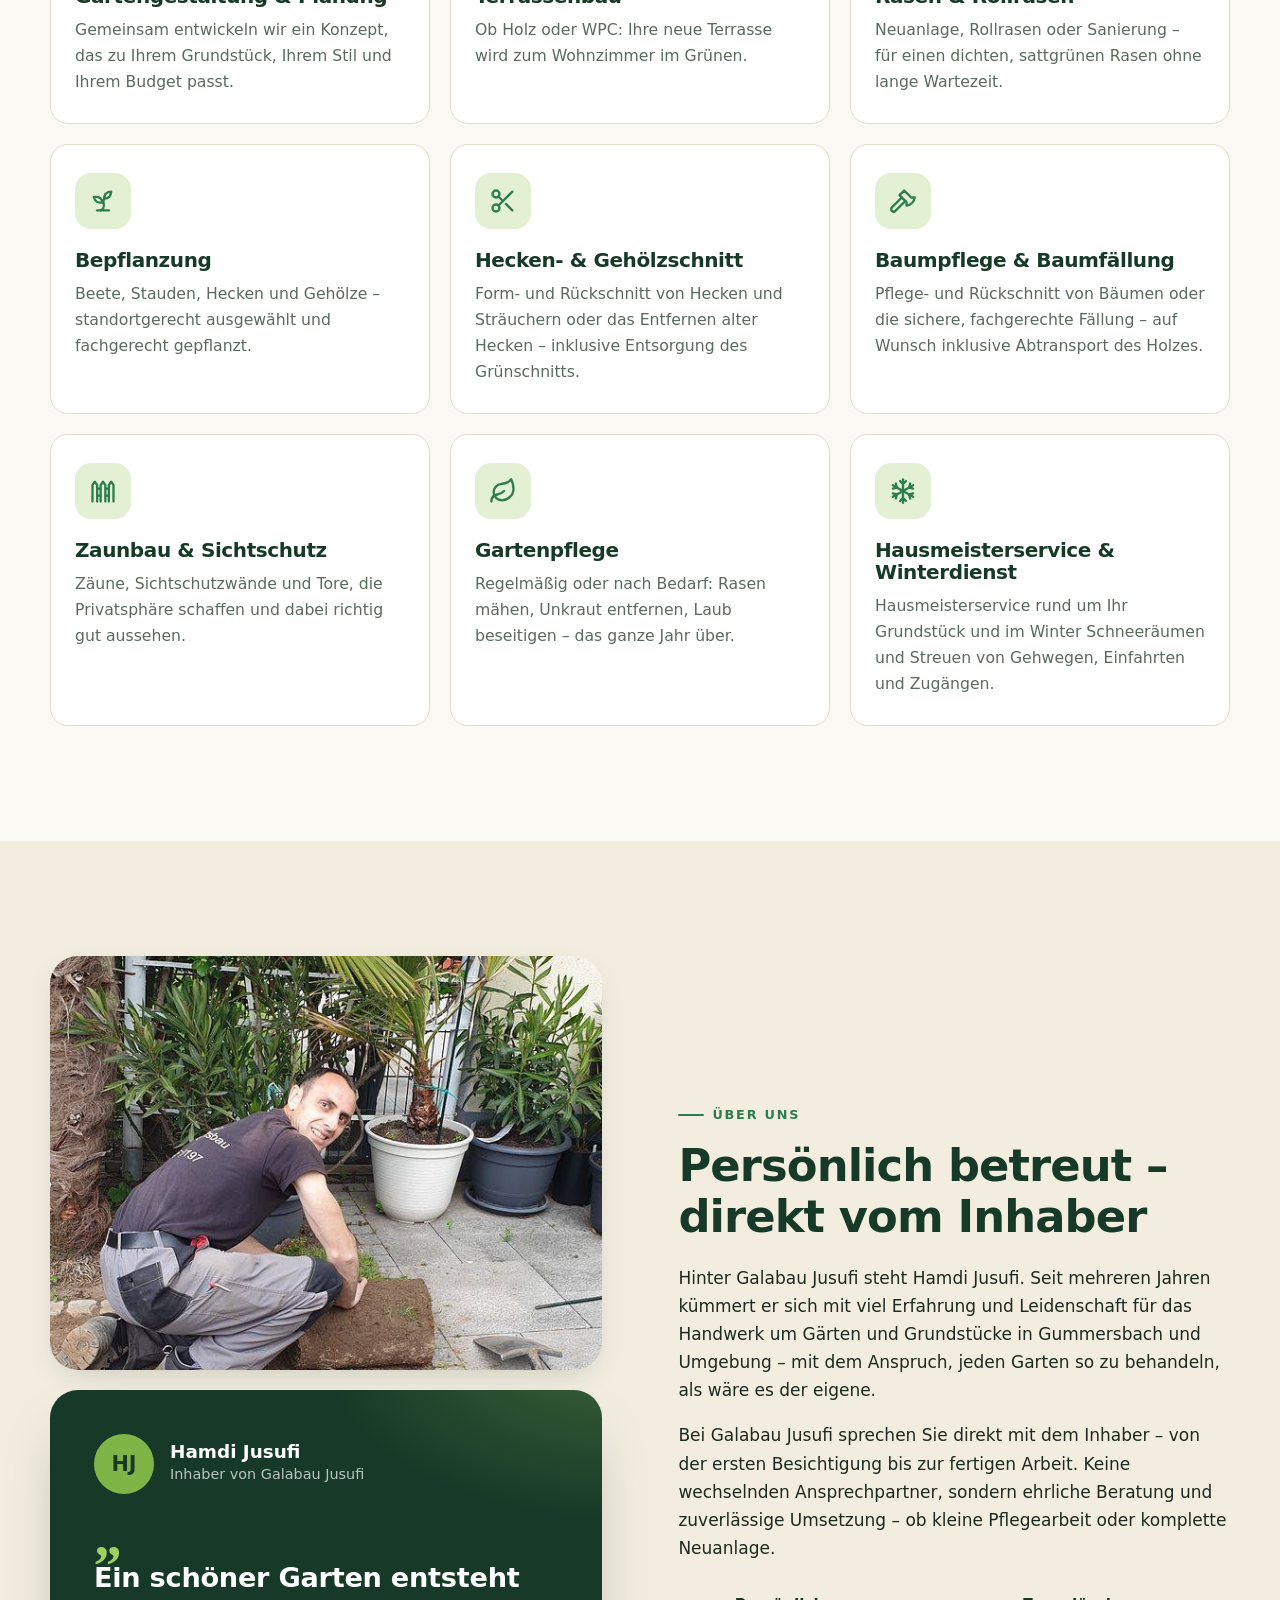
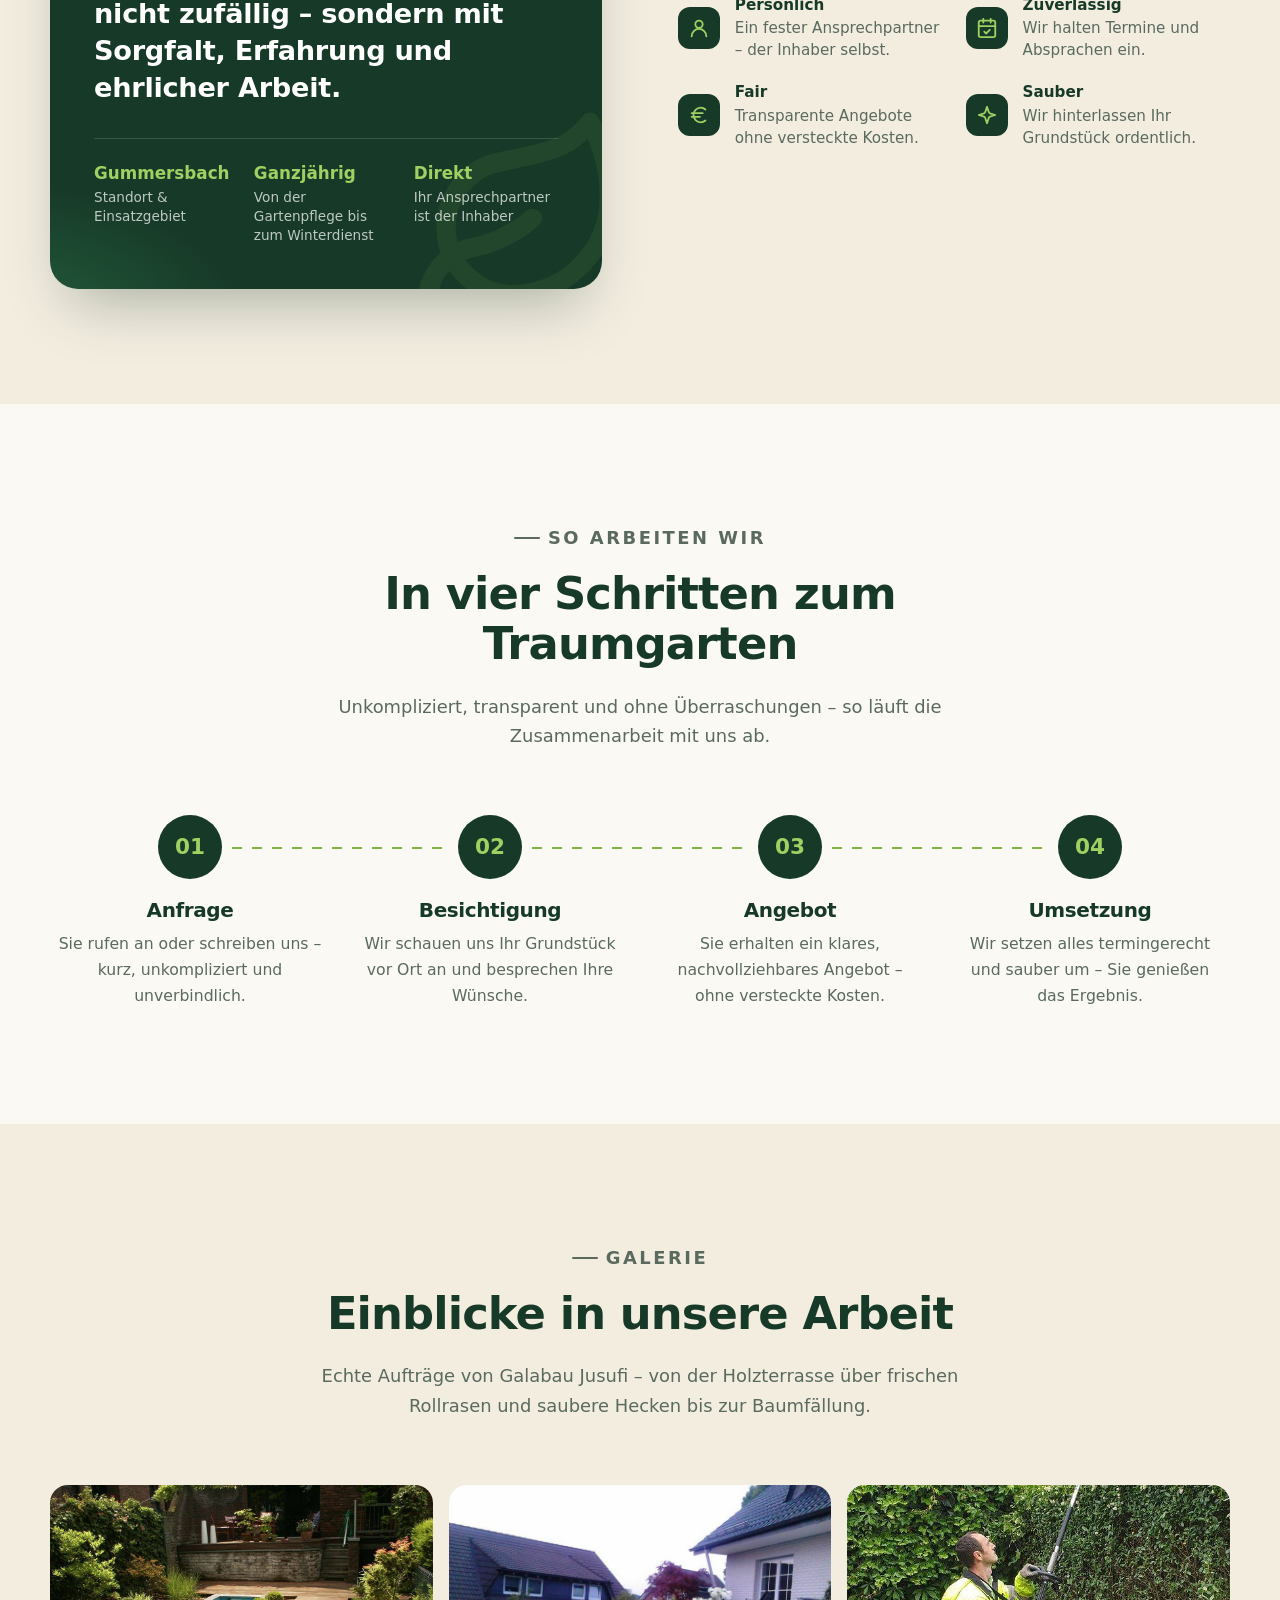
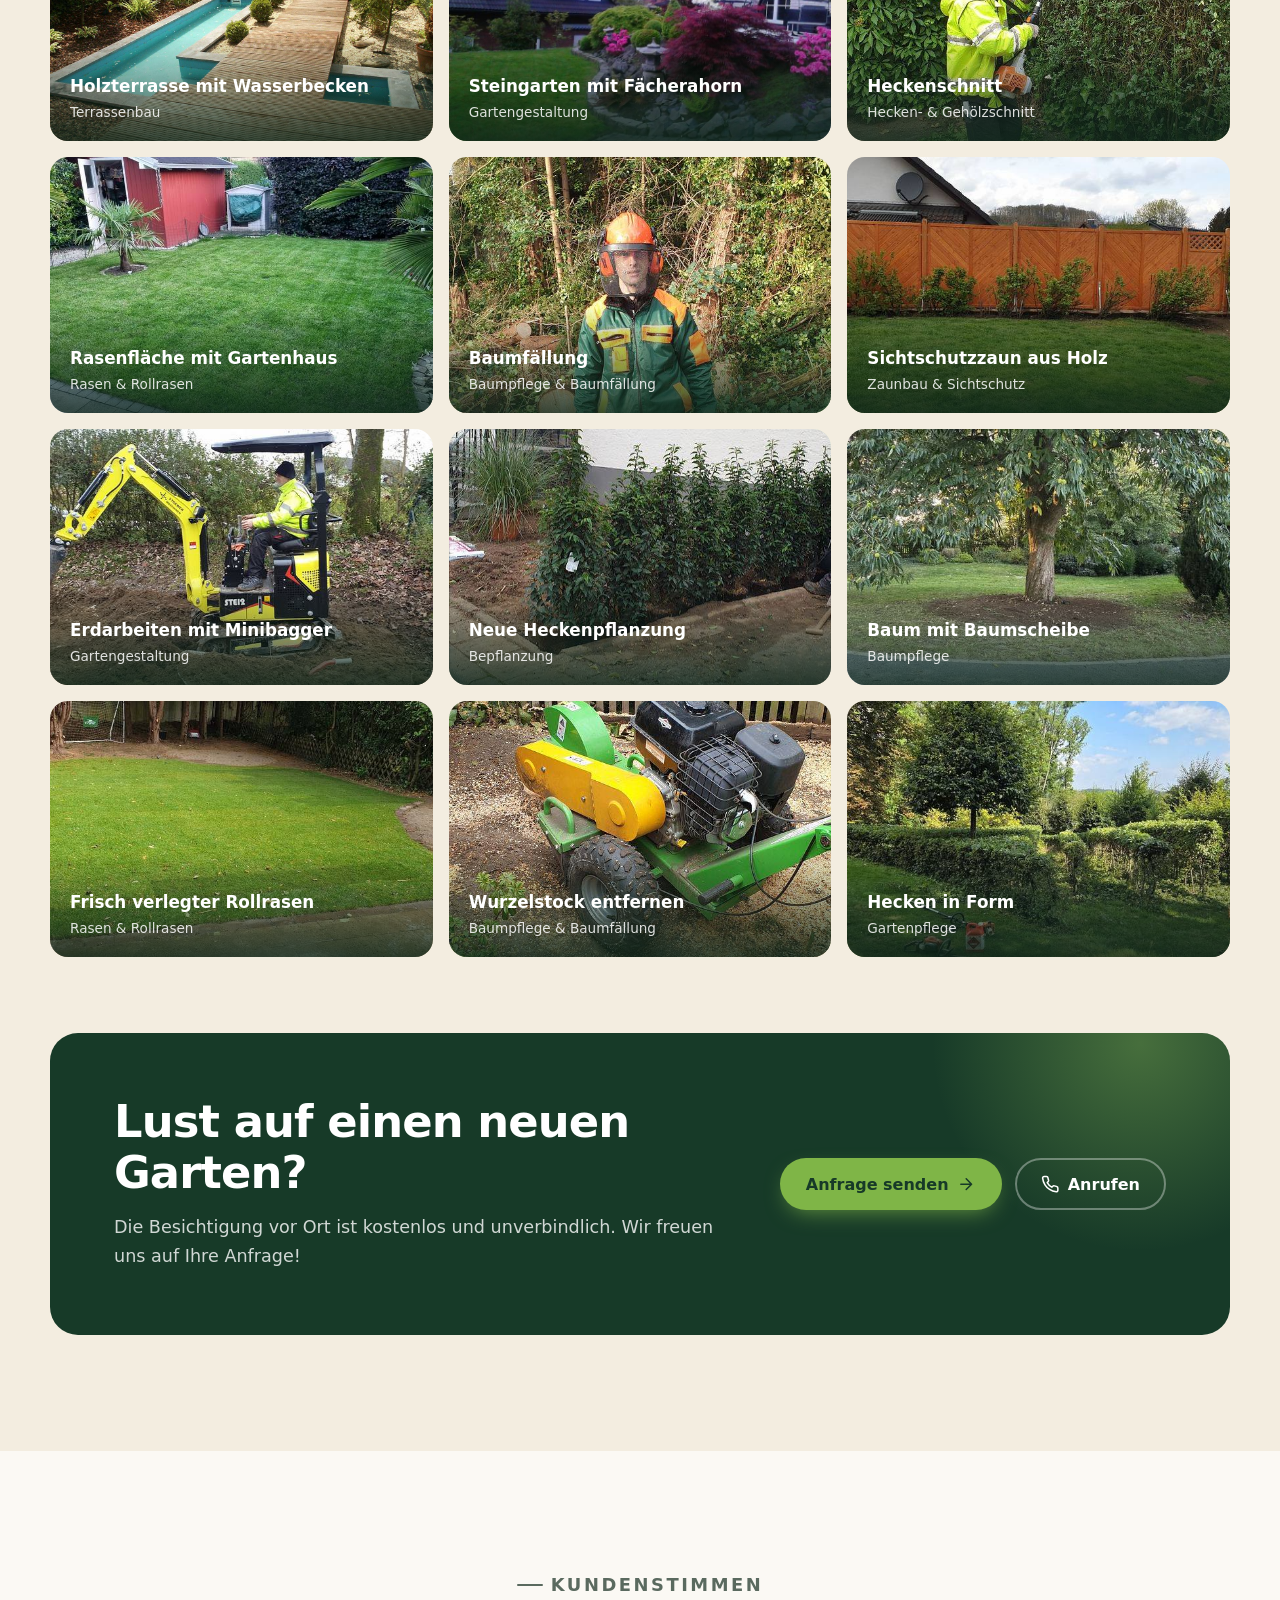
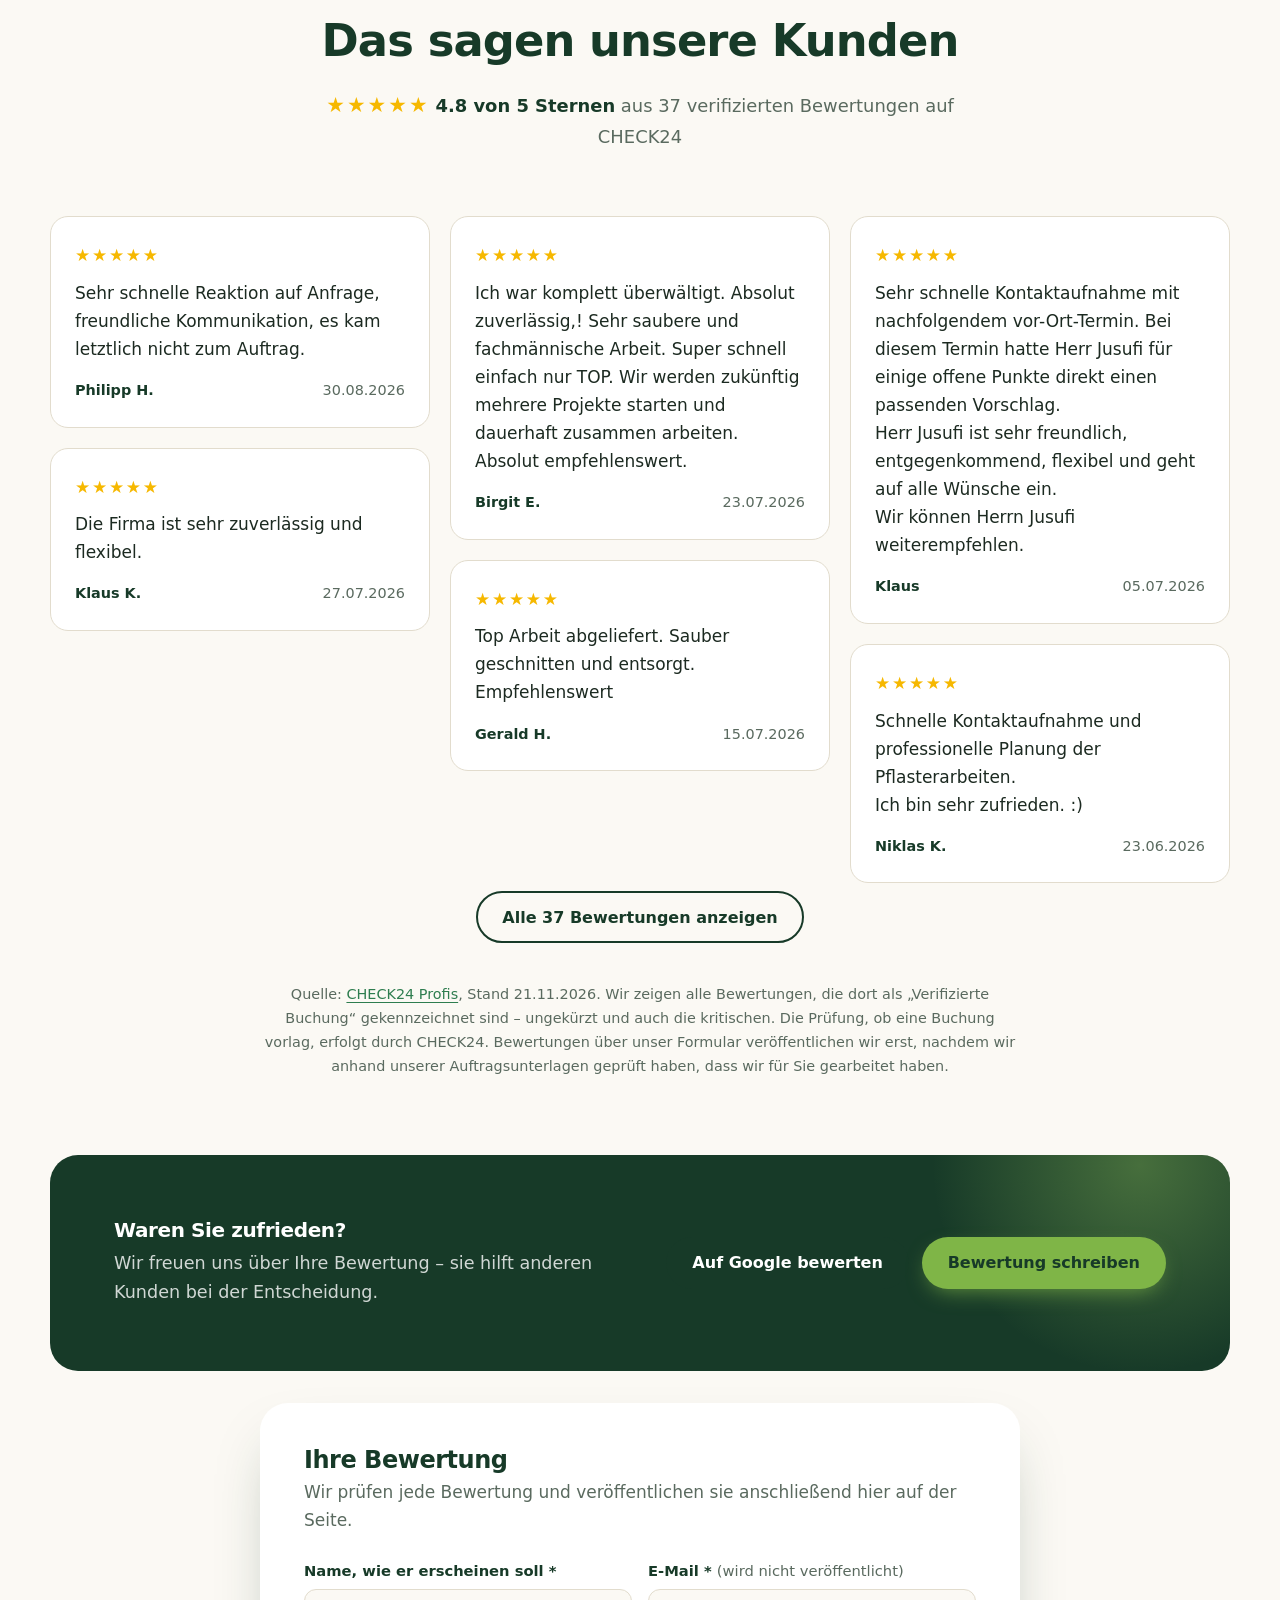
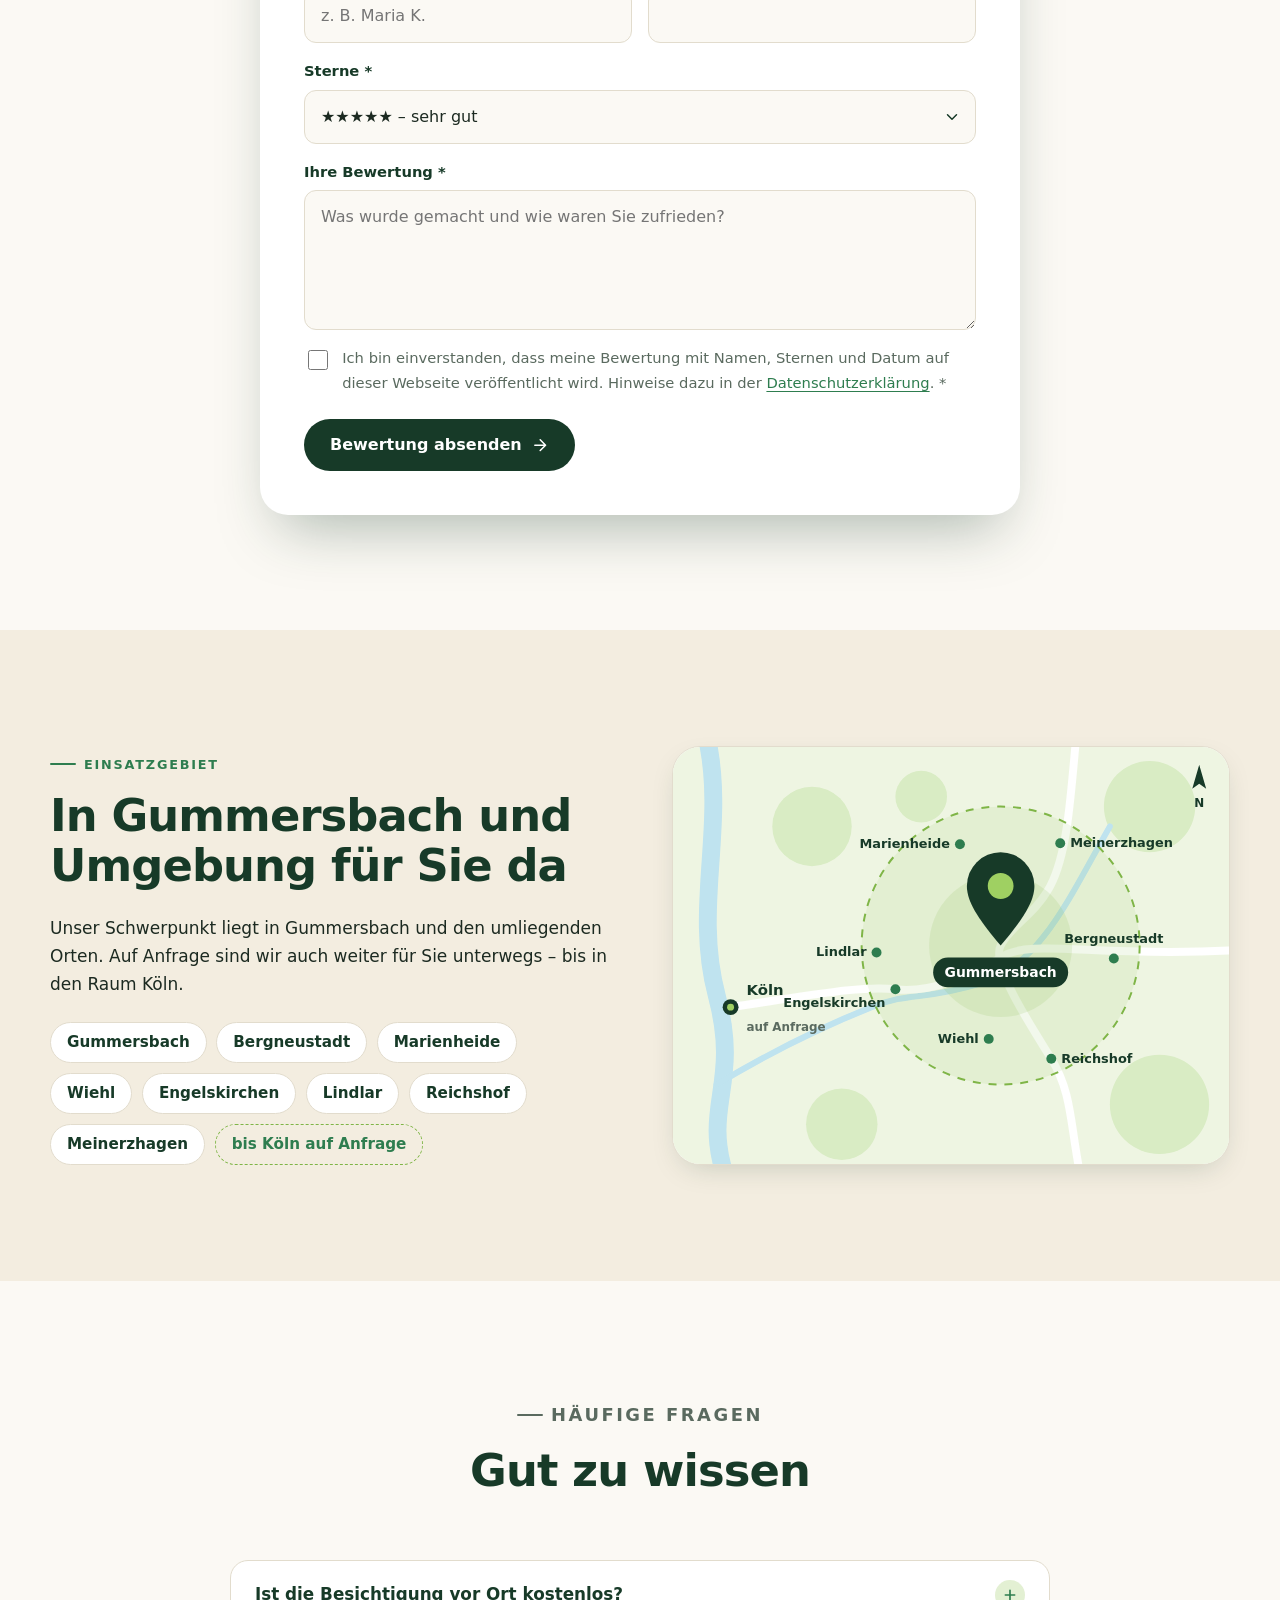
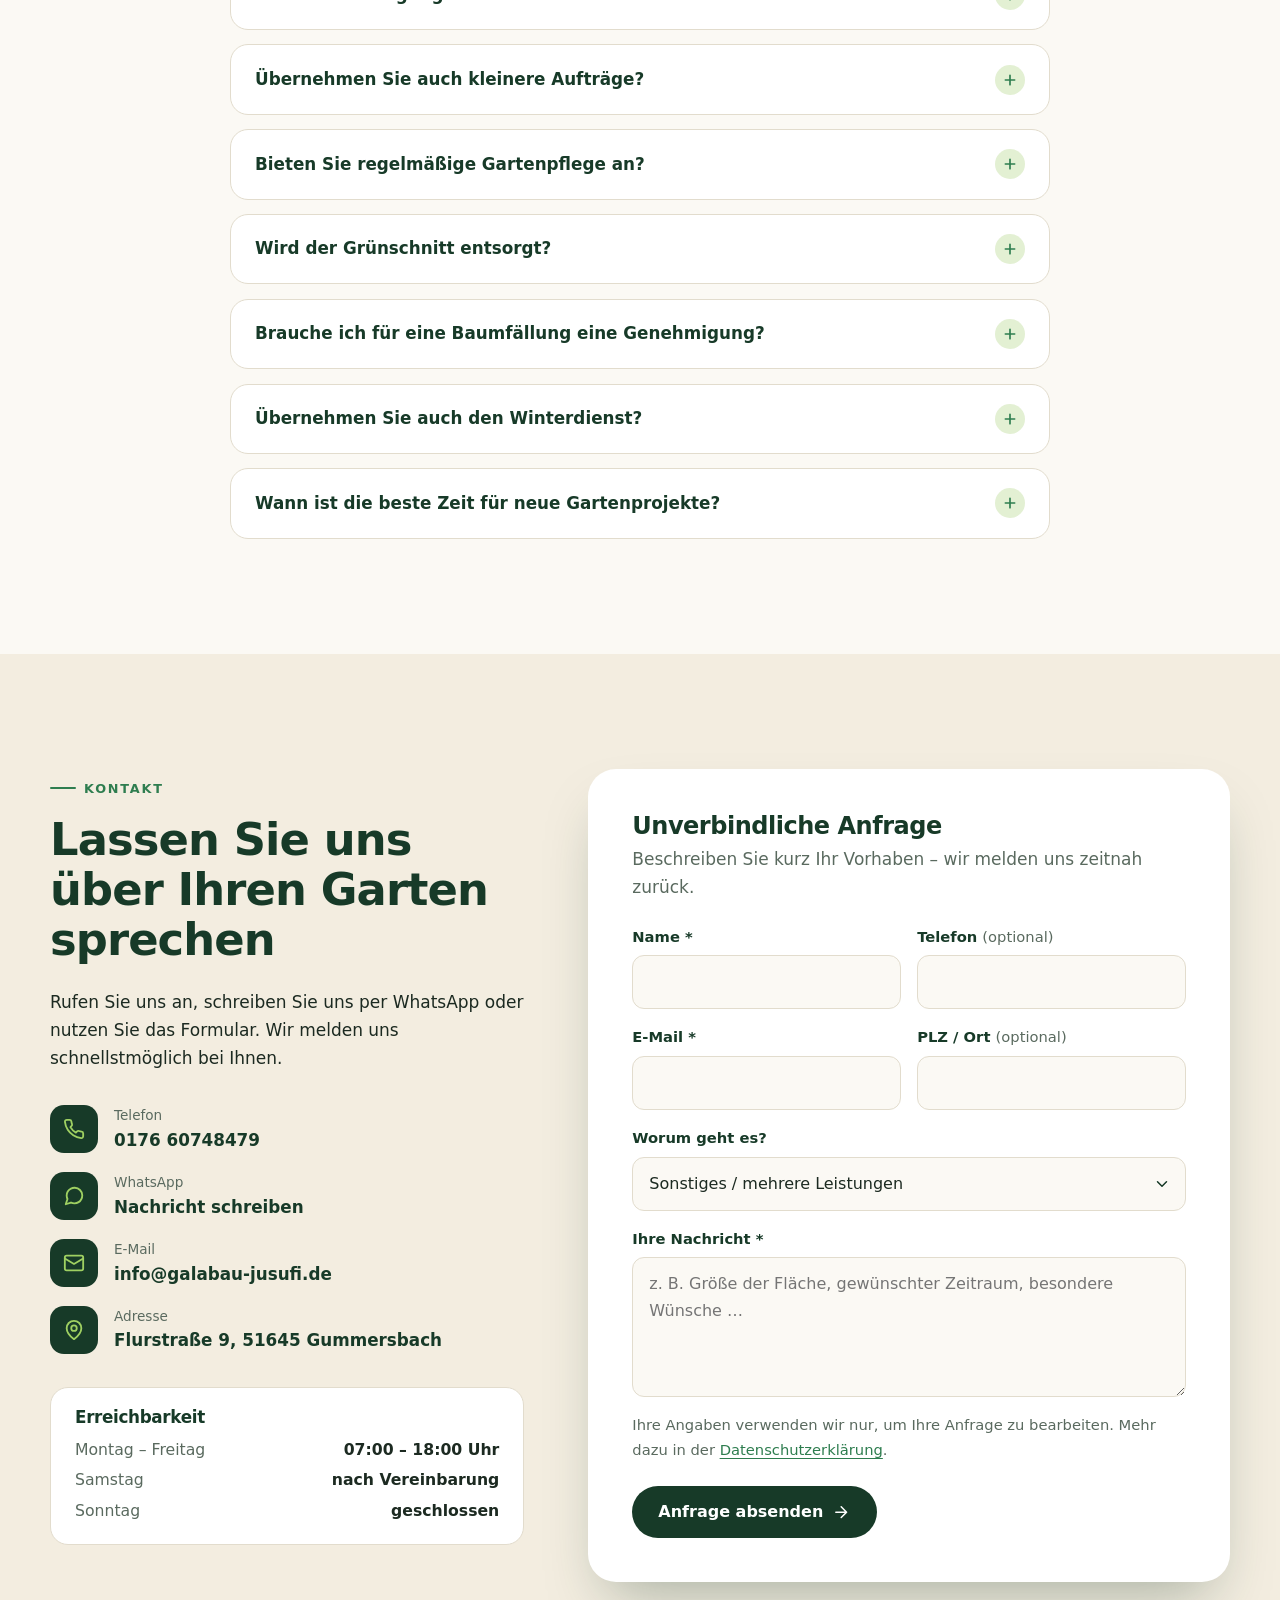
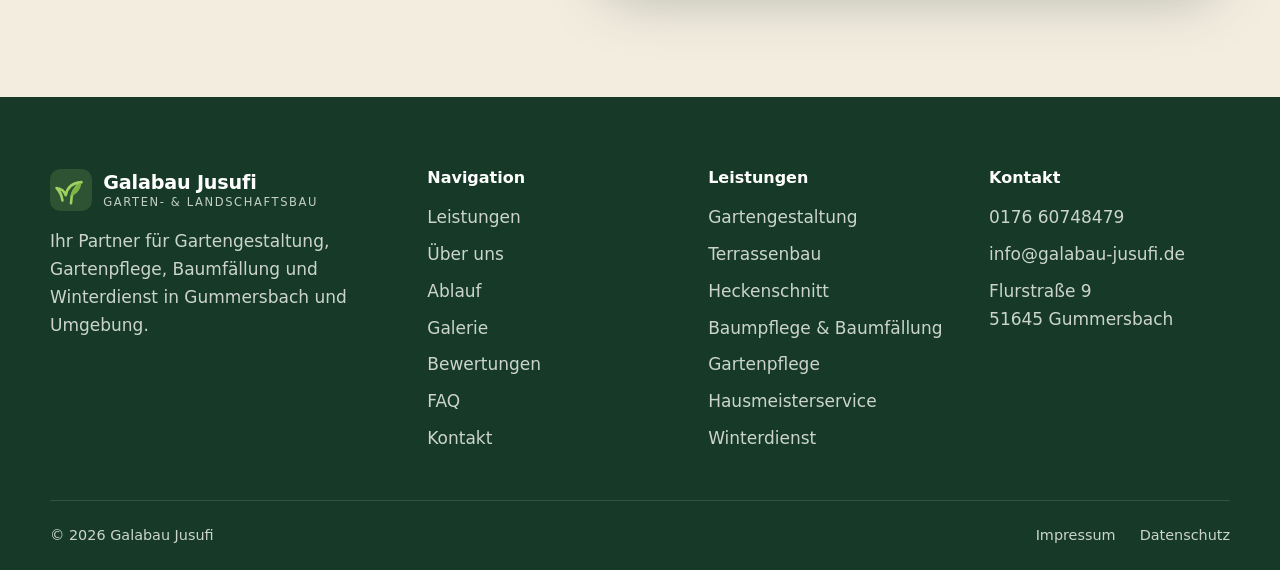
==== commit 554a0323: "Knopf „Auf Google bewerten“ mit dem Google-Unternehmensprofil verlinkt, Datenschutz ergänzt Co-Autho" ====
--- a/index.html
+++ b/index.html
@@ -556,8 +556,7 @@
             <p>Wir freuen uns über Ihre Bewertung – sie hilft anderen Kunden bei der Entscheidung.</p>
           </div>
           <div class="cta-actions">
-            <!-- Link zum Google-Unternehmensprofil („Rezension schreiben“) eintragen und hidden entfernen -->
-            <a class="btn btn-dark" href="#" target="_blank" rel="noopener" hidden>Auf Google bewerten</a>
+            <a class="btn btn-dark" href="https://g.page/r/CYIiSkWTDagpECE/review" target="_blank" rel="noopener">Auf Google bewerten</a>
             <a class="btn btn-primary" href="#bewertung-schreiben">Bewertung schreiben</a>
           </div>
         </div>
